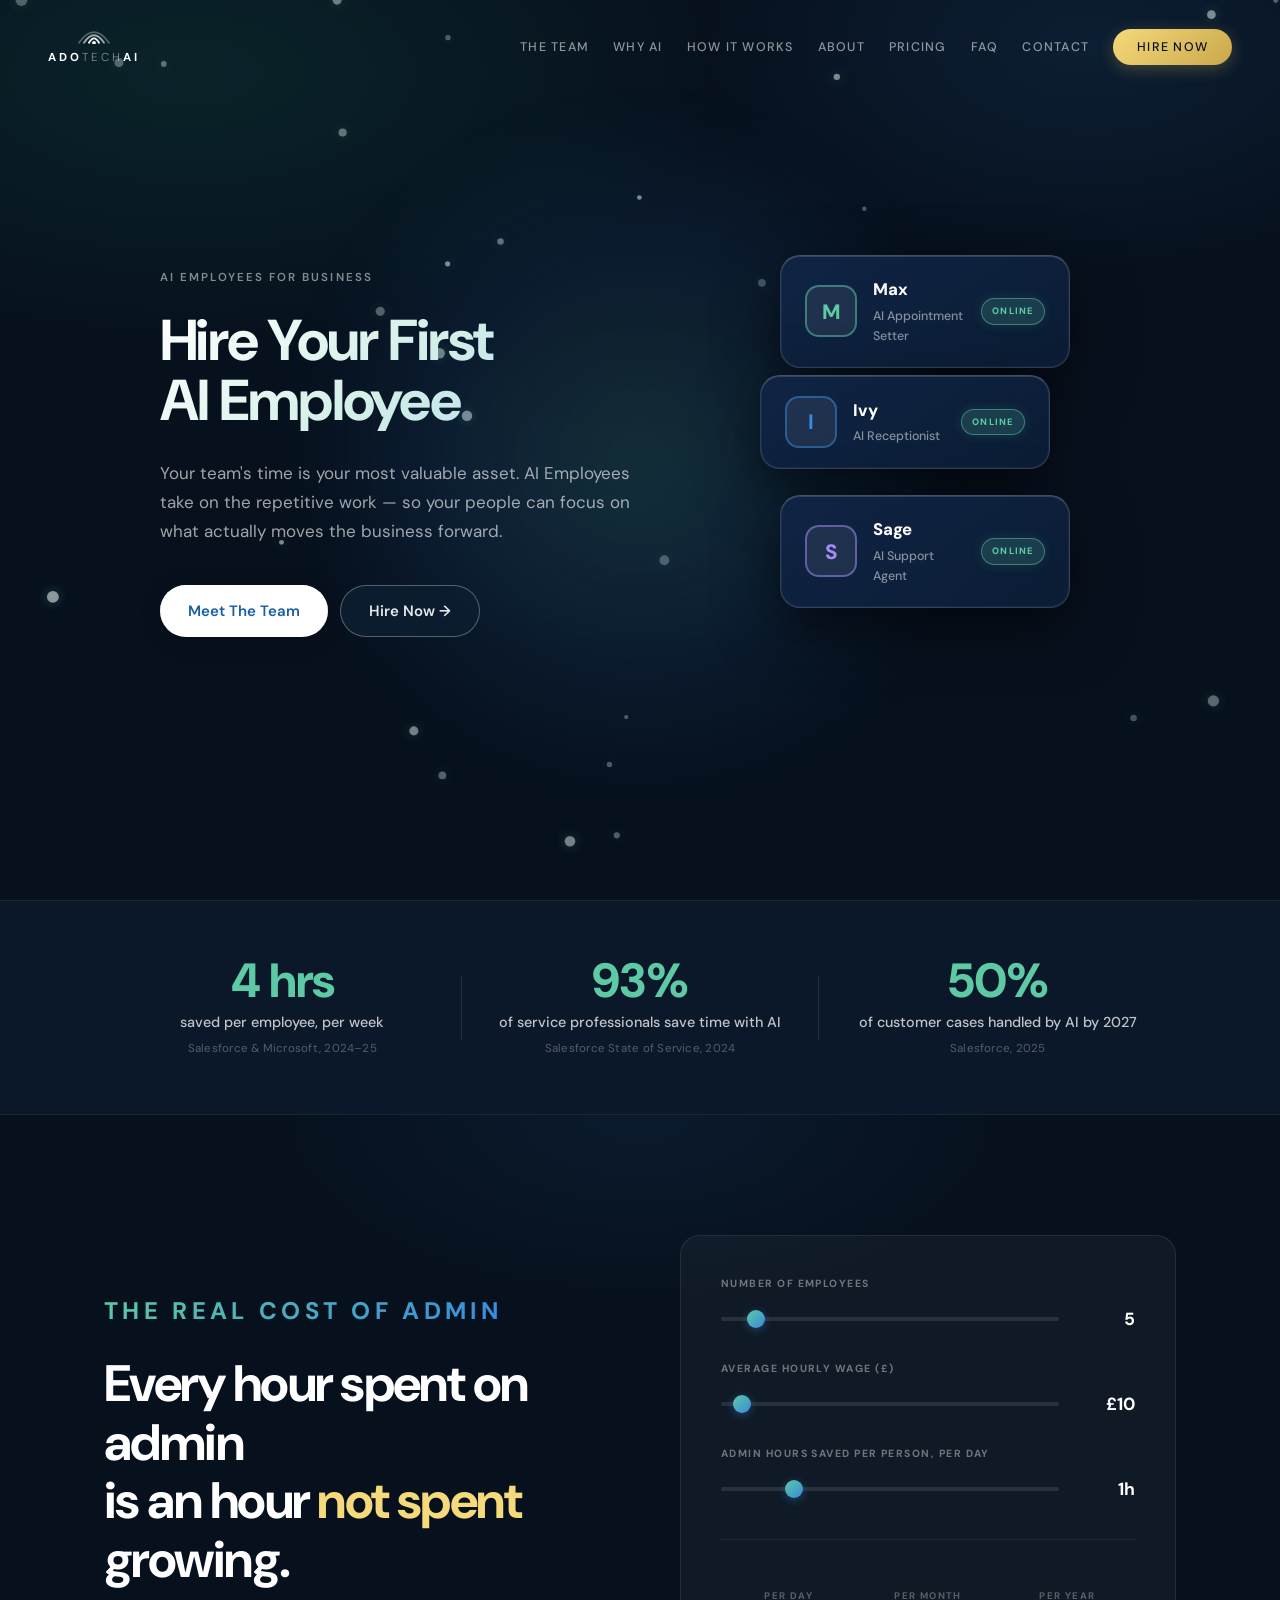
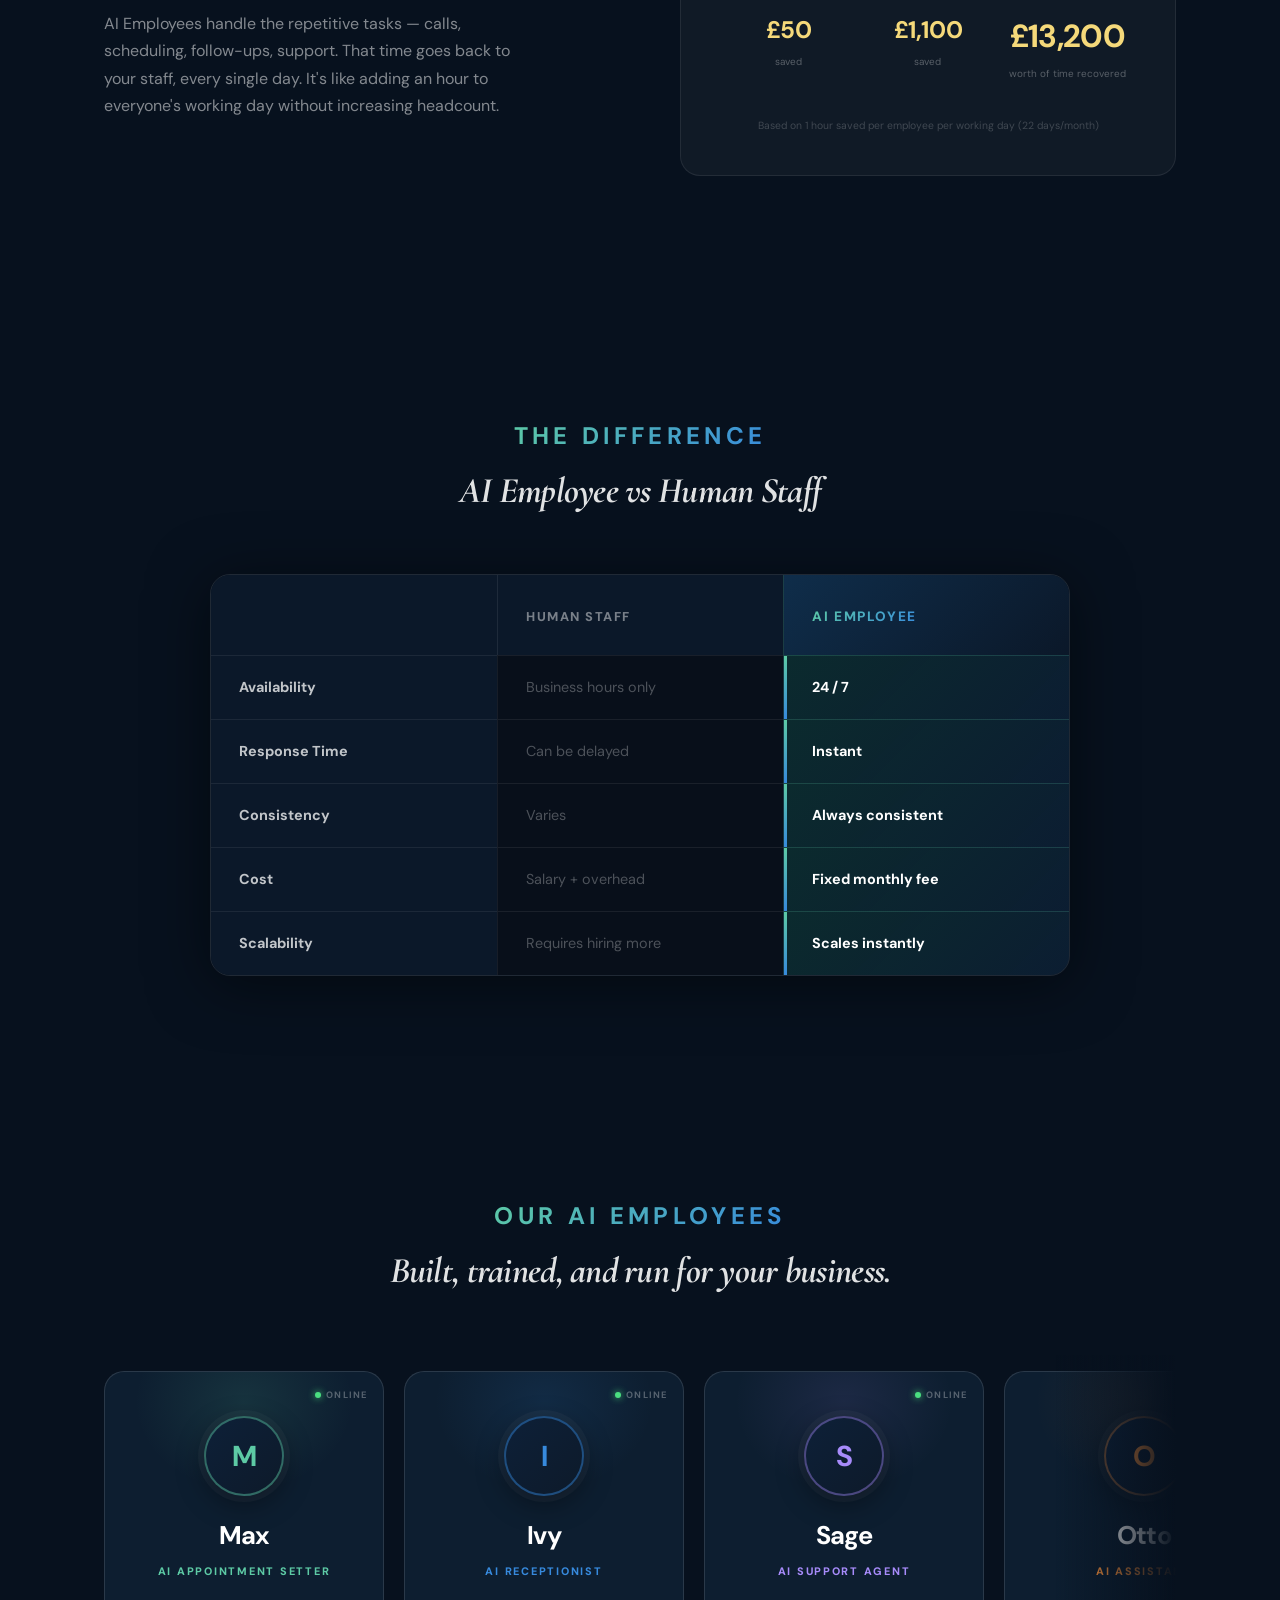
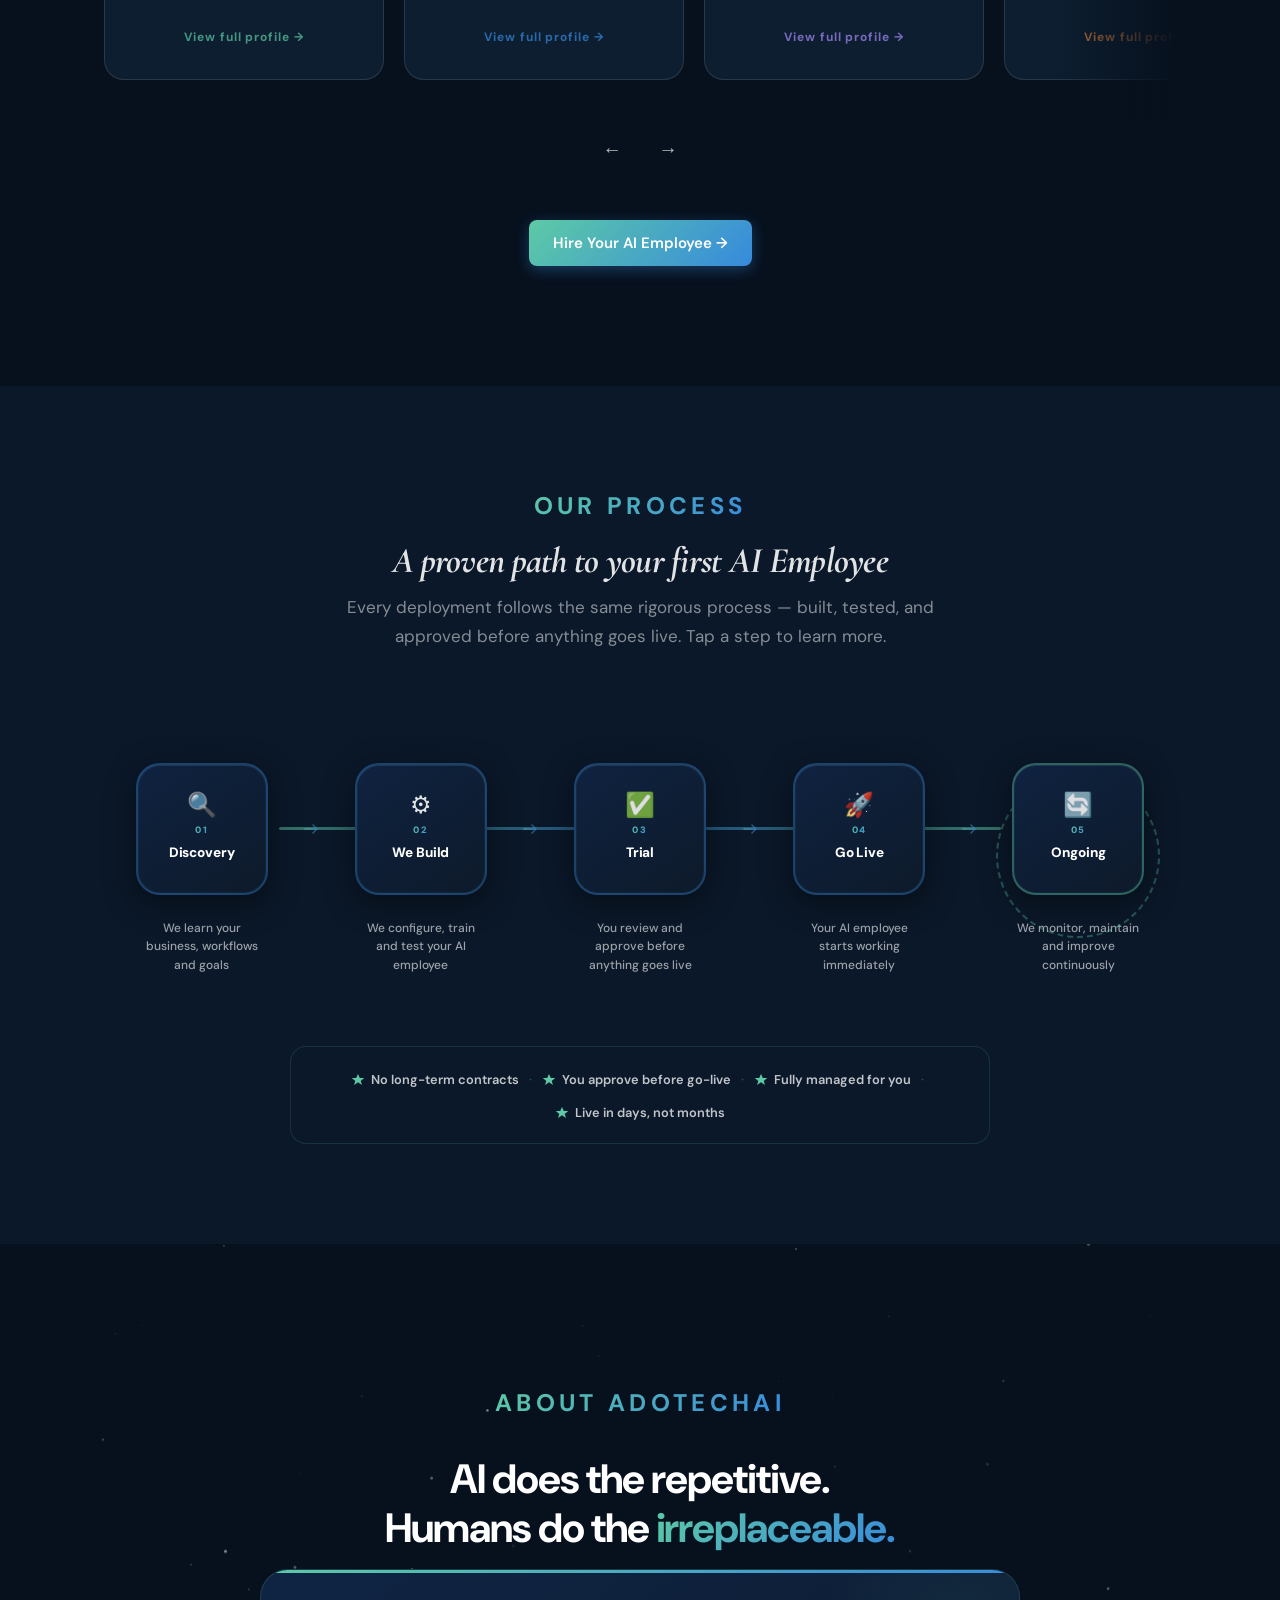
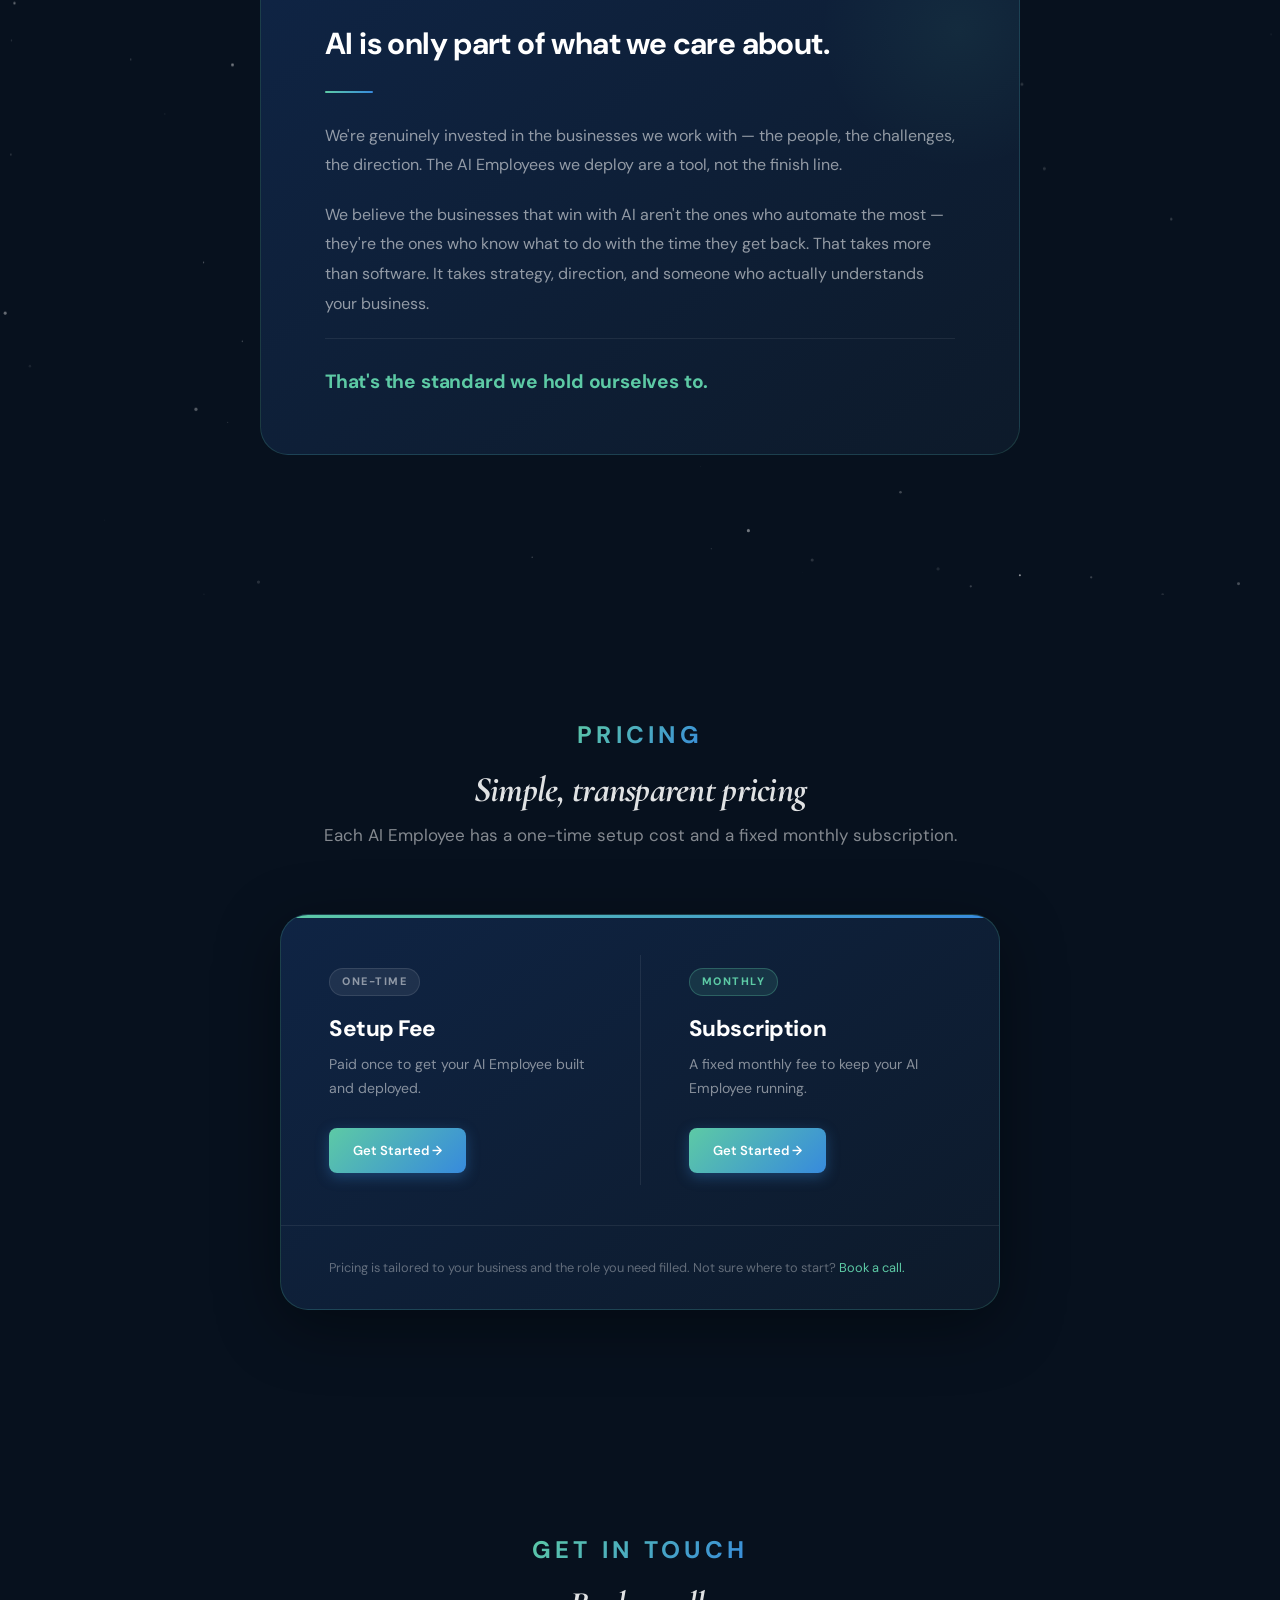
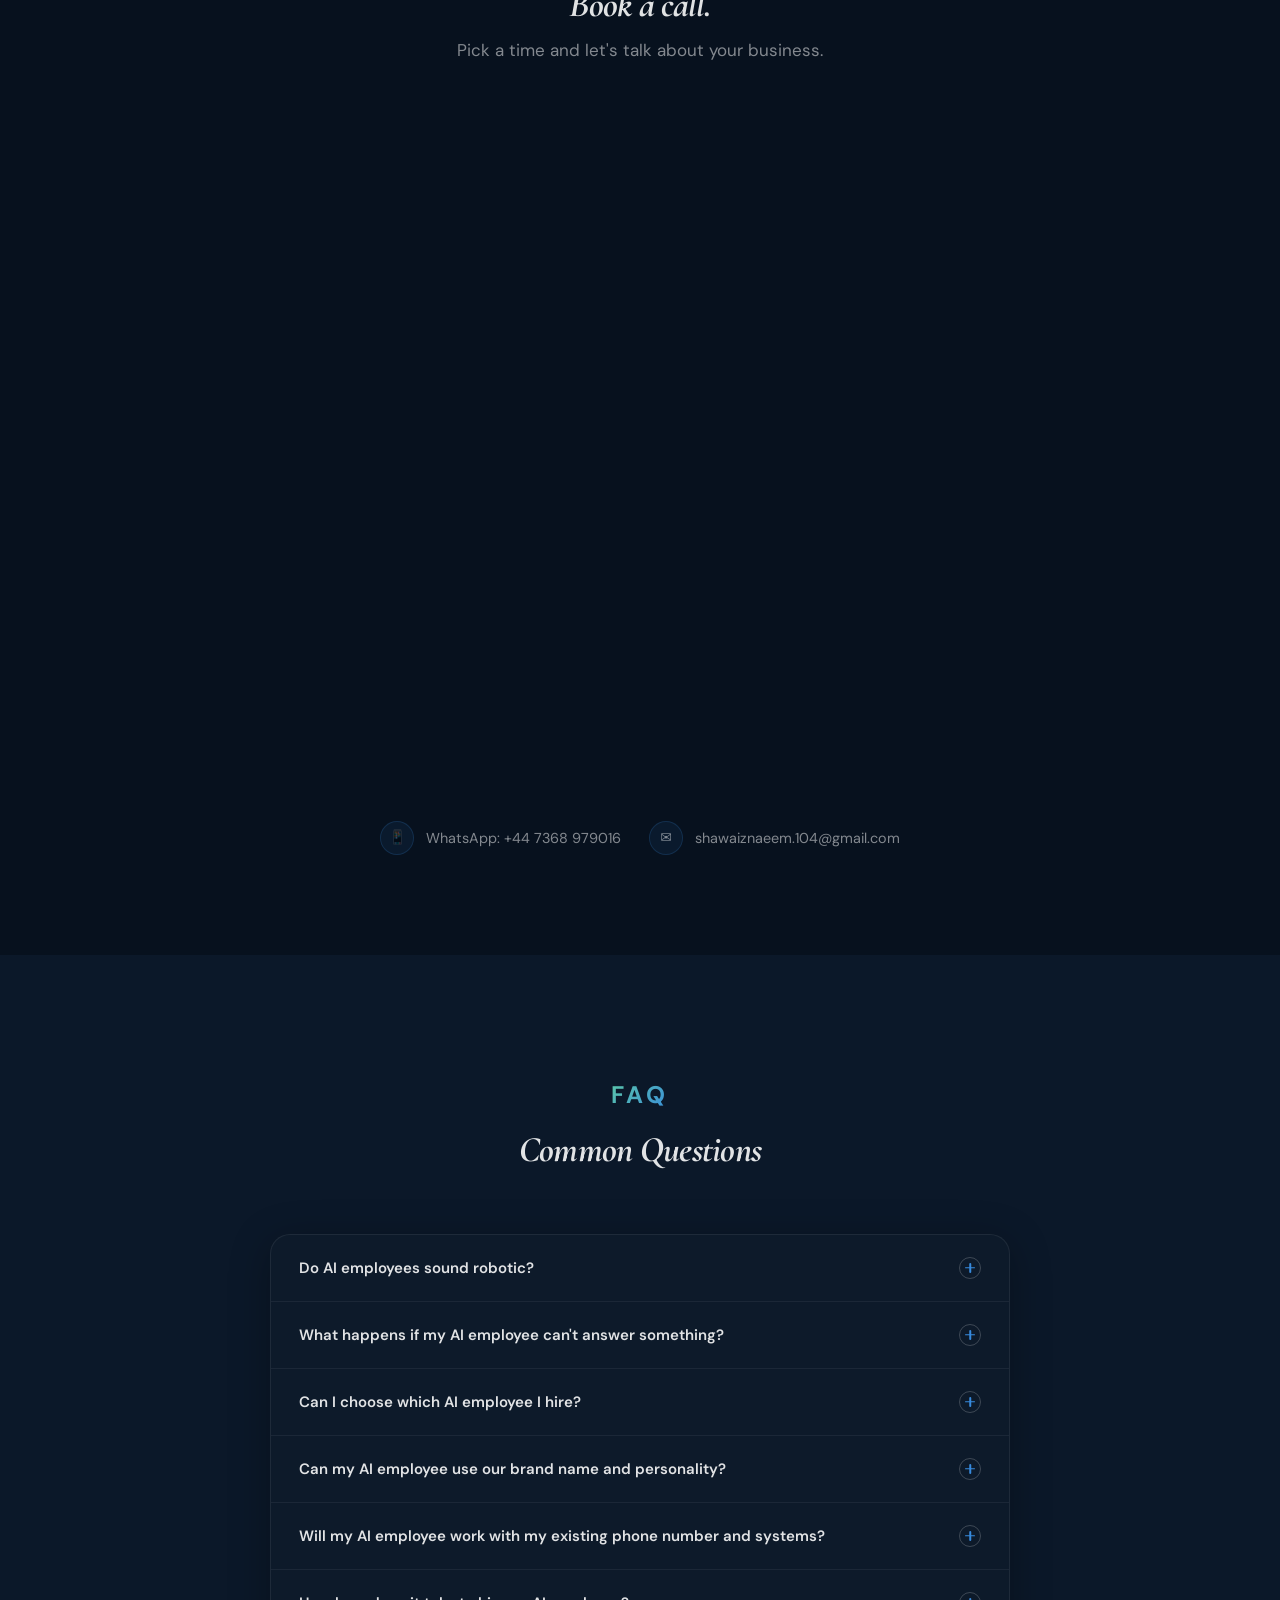
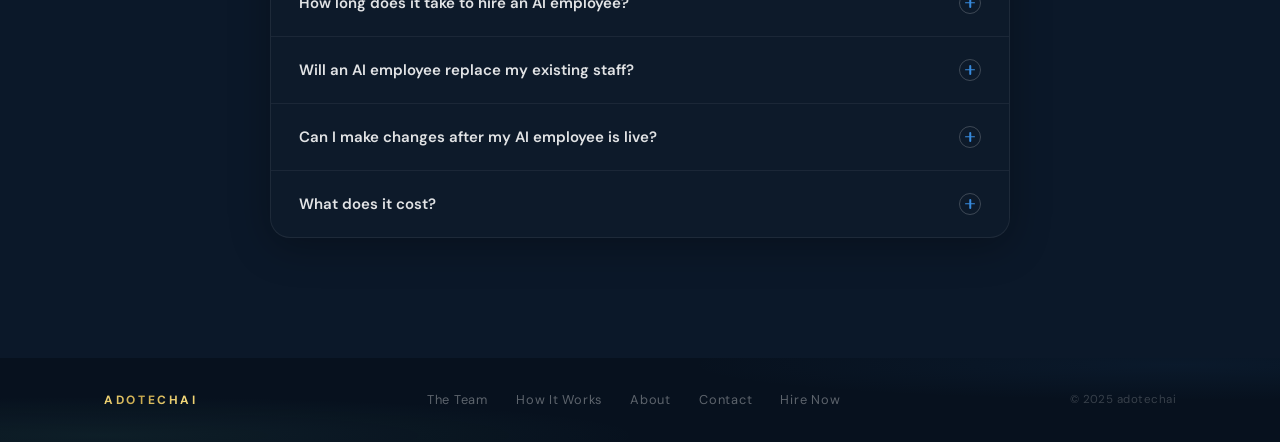
==== index.html @ 71c4784f "Hire Now routes to pricing; add Stripe buttons to each pricing block" ====
<!DOCTYPE html>
<html lang="en">
<head>
  <meta charset="UTF-8" />
  <meta name="viewport" content="width=device-width, initial-scale=1.0" />
  <title>adotechai — AI Employees For Business</title>
  <meta name="description" content="Hire AI Employees for your business. AI Receptionists, Secretaries and Support Agents — voice and text, built and run by adotechai." />
  <link rel="preconnect" href="https://fonts.googleapis.com" />
  <link rel="preconnect" href="https://fonts.gstatic.com" crossorigin />
  <link href="https://fonts.googleapis.com/css2?family=Cormorant+Garamond:ital,wght@0,400;0,600;0,700;1,400;1,600&family=DM+Sans:wght@300;400;500;600;700&display=swap" rel="stylesheet" />
  <link rel="stylesheet" href="styles.css" />
  <style>
    /* ============================================================
       SITE NAV
       ============================================================ */
    .site-nav {
      position: fixed;
      top: 0; left: 0; right: 0;
      z-index: 1000;
      display: flex;
      align-items: center;
      justify-content: space-between;
      padding: 24px 48px;
      transition: background 0.4s ease, padding 0.3s ease, border-color 0.4s ease;
      border-bottom: 1px solid transparent;
    }
    .site-nav.scrolled {
      background: rgba(5,16,29,0.97);
      backdrop-filter: blur(24px);
      -webkit-backdrop-filter: blur(24px);
      padding: 16px 48px;
      border-color: rgba(255,255,255,0.06);
    }
    .site-nav__logo {
      display: flex;
      flex-direction: column;
      align-items: center;
      gap: 5px;
      text-decoration: none;
    }
    .site-nav__logo-text {
      font-family: var(--font);
      font-size: 0.72rem;
      letter-spacing: 0.26em;
      text-transform: uppercase;
    }
    .n-ado  { font-weight: 700; color: #fff; }
    .n-tech { font-weight: 300; color: rgba(255,255,255,0.5); }
    .n-ai   { font-weight: 700; color: #fff; }

    .site-nav__links {
      display: flex;
      align-items: center;
      gap: 24px;
      list-style: none;
      margin: 0; padding: 0;
    }
    .site-nav__links a {
      font-family: var(--font);
      font-size: 0.78rem;
      font-weight: 500;
      letter-spacing: 0.1em;
      text-transform: uppercase;
      color: rgba(255,255,255,0.55);
      text-decoration: none;
      transition: color 0.2s ease;
    }
    .site-nav__links a:hover { color: #fff; }

    .site-nav__buy {
      font-family: var(--font);
      font-size: 0.78rem;
      font-weight: 700;
      letter-spacing: 0.1em;
      text-transform: uppercase;
      color: #07111e !important;
      background: linear-gradient(135deg, #f5d97a, #c9a84c);
      padding: 10px 24px;
      border-radius: 100px;
      text-decoration: none !important;
      transition: opacity 0.2s ease, transform 0.2s ease, box-shadow 0.2s ease;
      box-shadow: 0 4px 16px rgba(201,168,76,0.3);
    }
    .site-nav__buy:hover {
      opacity: 0.92;
      transform: translateY(-1px);
      box-shadow: 0 8px 24px rgba(201,168,76,0.4);
    }

    /* Mobile nav toggle */
    .site-nav__toggle {
      display: none;
      flex-direction: column;
      gap: 5px;
      background: none;
      border: none;
      cursor: none;
      padding: 4px;
    }
    .site-nav__toggle span {
      display: block;
      width: 22px;
      height: 1.5px;
      background: rgba(255,255,255,0.7);
      transition: transform 0.25s ease, opacity 0.25s ease;
    }
    .site-nav__toggle.open span:nth-child(1) { transform: translateY(6.5px) rotate(45deg); }
    .site-nav__toggle.open span:nth-child(2) { opacity: 0; }
    .site-nav__toggle.open span:nth-child(3) { transform: translateY(-6.5px) rotate(-45deg); }

    .site-nav__mobile {
      display: none;
      position: fixed;
      top: 0; left: 0; right: 0;
      background: rgba(5,16,29,0.97);
      backdrop-filter: blur(24px);
      -webkit-backdrop-filter: blur(24px);
      padding: 80px 32px 40px;
      flex-direction: column;
      gap: 8px;
      z-index: 999;
    }
    .site-nav__mobile.open { display: flex; }
    .site-nav__mobile a {
      font-family: var(--font);
      font-size: 1.1rem;
      font-weight: 500;
      color: rgba(255,255,255,0.7);
      text-decoration: none;
      padding: 12px 0;
      border-bottom: 1px solid rgba(255,255,255,0.06);
      transition: color 0.2s ease;
    }
    .site-nav__mobile a:hover { color: #fff; }
    .site-nav__mobile .site-nav__buy {
      margin-top: 16px;
      text-align: center;
      display: block;
      color: #07111e !important;
    }

    /* ============================================================
       HERO — split layout
       ============================================================ */
    .hero { padding-top: 0; }

    .hero__content {
      position: relative;
      z-index: 6;
      display: flex;
      align-items: center;
      justify-content: center;
      gap: 80px;
      width: 100%;
      max-width: 1160px;
      opacity: 0;
      transform: translateY(28px);
      animation: heroEnter 0.9s cubic-bezier(0.22, 1, 0.36, 1) 0.2s forwards;
    }
    @keyframes heroEnter {
      to { opacity: 1; transform: translateY(0); }
    }
    .hero__left {
      flex: 1 1 460px;
      max-width: 520px;
    }
    .hero__right {
      flex: 0 0 360px;
      position: relative;
    }
    .hero__trust {
      display: flex;
      align-items: center;
      gap: 10px;
      margin-top: 28px;
      flex-wrap: wrap;
    }
    .hero__trust-item {
      display: flex;
      align-items: center;
      gap: 6px;
      font-size: 0.775rem;
      font-weight: 500;
      color: rgba(255,255,255,0.42);
    }
    .hero__trust-sep { color: rgba(255,255,255,0.2); font-size: 0.85rem; }
    .hero__trust-dot {
      width: 7px; height: 7px;
      border-radius: 50%; flex-shrink: 0;
    }
    .hero__trust-dot--green {
      background: #5DCAA5;
      box-shadow: 0 0 6px rgba(93,202,165,0.7);
      animation: dotPulse 2s ease-in-out infinite;
    }
    @keyframes dotPulse {
      0%, 100% { opacity: 1; }
      50% { opacity: 0.35; }
    }

    /* floating employee cards */
    .hero__cards-stack {
      position: relative;
      height: 390px;
      width: 100%;
    }
    .hero__emp-card {
      position: absolute;
      z-index: 1;
      display: flex;
      align-items: center;
      gap: 16px;
      background: linear-gradient(145deg, #0f2444, #0b1c34);
      border: 1px solid rgba(255,255,255,0.14);
      border-top: 1px solid rgba(255,255,255,0.22);
      border-radius: 20px;
      padding: 20px 24px;
      width: 290px;
      box-shadow:
        0 20px 60px rgba(0,0,0,0.6),
        0 0 0 1px rgba(255,255,255,0.05) inset,
        0 1px 0 rgba(255,255,255,0.1) inset;
    }
    .hero__emp-card--1 { top: 0; left: 20px; animation: floatA 6s ease-in-out infinite; }
    .hero__emp-card--2 { top: 120px; left: 0; animation: floatB 7s ease-in-out infinite 0.8s; }
    .hero__emp-card--3 { top: 240px; left: 20px; animation: floatA 8s ease-in-out infinite 1.6s; }
    @keyframes floatA {
      0%, 100% { transform: translateY(0); }
      50% { transform: translateY(-12px); }
    }
    @keyframes floatB {
      0%, 100% { transform: translateY(0); }
      50% { transform: translateY(10px); }
    }
    .hero__emp-avatar {
      width: 52px; height: 52px;
      border-radius: 14px;
      border: 2px solid;
      display: flex; align-items: center; justify-content: center;
      font-family: var(--font);
      font-size: 1.3rem; font-weight: 800;
      flex-shrink: 0;
      background: rgba(255,255,255,0.07);
    }
    .hero__emp-name { font-size: 1.05rem; font-weight: 800; color: #fff; margin: 0; letter-spacing: -0.01em; }
    .hero__emp-role { font-size: 0.78rem; font-weight: 500; color: rgba(255,255,255,0.5); margin: 4px 0 0; }
    .hero__emp-info { flex: 1; }
    .hero__emp-badge {
      font-size: 0.58rem; font-weight: 800;
      text-transform: uppercase; letter-spacing: 0.12em;
      padding: 5px 10px; border-radius: 100px; flex-shrink: 0;
    }
    .hero__emp-badge--green {
      background: rgba(93,202,165,0.18);
      color: #5DCAA5;
      border: 1px solid rgba(93,202,165,0.5);
      box-shadow: 0 0 12px rgba(93,202,165,0.15);
    }
    .hero__stat-card {
      position: absolute;
      bottom: 0; right: 0;
      background: linear-gradient(135deg, rgba(55,138,221,0.2), rgba(93,202,165,0.12));
      backdrop-filter: blur(20px);
      -webkit-backdrop-filter: blur(20px);
      border: 1px solid rgba(255,255,255,0.12);
      border-radius: 16px;
      padding: 18px 22px;
      text-align: center;
      animation: floatB 5s ease-in-out infinite 0.3s;
    }
    .hero__stat-num { font-size: 1.75rem; font-weight: 700; color: #5DCAA5; margin: 0; line-height: 1; }
    .hero__stat-label { font-size: 0.68rem; color: rgba(255,255,255,0.5); margin: 4px 0 0; text-transform: uppercase; letter-spacing: 0.08em; }

    @media (max-width: 900px) {
      .hero__content { flex-direction: column; gap: 48px; }
      .hero__left { max-width: 100%; text-align: center; }
      .hero__trust { justify-content: center; }
      .hero__ctas { justify-content: center; }
      .hero__right { width: 100%; display: flex; justify-content: center; }
      .hero__cards-stack { width: 300px; }
    }
    @media (max-width: 480px) {
      .hero__right { display: none; }
    }

    /* ============================================================
       CONCEPT SECTION
       ============================================================ */
    .concept-section {
      position: relative;
      padding: 160px 0;
      background: linear-gradient(to bottom, #07111e 0%, #071520 100%);
      text-align: center;
      overflow: hidden;
    }
    .concept-section::before {
      content: '';
      position: absolute;
      inset: 0;
      background:
        radial-gradient(ellipse 50% 60% at 50% 50%, rgba(55,138,221,0.07), transparent 70%);
    }
    .concept-section .container { position: relative; z-index: 1; }
    .concept-label {
      display: block;
      font-size: 0.72rem;
      font-weight: 600;
      letter-spacing: 0.22em;
      text-transform: uppercase;
      color: rgba(255,255,255,0.3);
      margin-bottom: 40px;
    }
    .concept-statement {
      font-family: var(--font);
      font-size: clamp(2.8rem, 5.5vw, 5.5rem);
      font-weight: 700;
      letter-spacing: -0.03em;
      line-height: 1.04;
      color: #fff;
      max-width: 820px;
      margin: 0 auto 36px;
    }
    .concept-statement em {
      font-style: normal;
      background: linear-gradient(135deg, #5DCAA5 0%, #378ADD 100%);
      -webkit-background-clip: text;
      -webkit-text-fill-color: transparent;
      background-clip: text;
    }
    .concept-sub {
      font-size: 1.1rem;
      color: rgba(255,255,255,0.42);
      max-width: 480px;
      margin: 0 auto;
      line-height: 1.75;
    }

    /* divider between dark and light */
    .section-fade {
      height: 100px;
      pointer-events: none;
    }
    .section-fade--to-light {
      background: linear-gradient(to bottom, #07111e, #0b1829);
    }
    .section-fade--to-dark {
      background: linear-gradient(to bottom, #0b1829, #07111e);
    }
    .section-fade--alt-to-dark {
      background: linear-gradient(to bottom, #0b1829, #07111e);
    }

    /* ============================================================
       LINEUP — carousel
       ============================================================ */
    .lineup-section {
      position: relative;
      padding: 100px 0 120px;
      background: #07111e;
      overflow: hidden;
    }
    .lineup-header {
      text-align: center;
      margin-bottom: 56px;
      padding: 0 24px;
    }
    .lineup-title {
      font-family: var(--font);
      font-size: clamp(2.6rem, 5vw, 4.5rem);
      font-weight: 700;
      letter-spacing: -0.035em;
      color: var(--text);
      line-height: 1.0;
      margin-bottom: 14px;
    }
    .lineup-sub {
      font-size: 1rem;
      color: var(--text-muted);
    }

    /* Carousel wrapper */
    .lineup-carousel-wrap {
      position: relative;
    }
    .lineup-carousel {
      display: flex;
      gap: 20px;
      overflow-x: auto;
      scroll-snap-type: x mandatory;
      scroll-behavior: smooth;
      -ms-overflow-style: none;
      scrollbar-width: none;
      padding: 16px 0 40px calc((100vw - 980px) / 2);
    }
    .lineup-carousel::-webkit-scrollbar { display: none; }

    /* Fade edges */
    .lineup-carousel-wrap::after {
      content: '';
      position: absolute;
      top: 0; right: 0; bottom: 0;
      width: 120px;
      background: linear-gradient(to right, transparent, #07111e);
      pointer-events: none;
      z-index: 2;
    }

    /* ---- Profile Card ---- */

    /* Per-card accent colours */
    .lineup-card:nth-child(1) { --card-accent: #5DCAA5; --card-ring: rgba(93,202,165,0.45);  --card-glow: rgba(93,202,165,0.12);  }
    .lineup-card:nth-child(2) { --card-accent: #378ADD; --card-ring: rgba(55,138,221,0.45);   --card-glow: rgba(55,138,221,0.12);  }
    .lineup-card:nth-child(3) { --card-accent: #a78bfa; --card-ring: rgba(167,139,250,0.4);   --card-glow: rgba(167,139,250,0.1);  }
    .lineup-card:nth-child(4) { --card-accent: #fb923c; --card-ring: rgba(251,146,60,0.4);    --card-glow: rgba(251,146,60,0.08);  }
    .lineup-card:nth-child(5) { --card-accent: #38bdf8; --card-ring: rgba(56,189,248,0.4);    --card-glow: rgba(56,189,248,0.08);  }
    .lineup-card:nth-child(6) { --card-accent: #f472b6; --card-ring: rgba(244,114,182,0.4);   --card-glow: rgba(244,114,182,0.08); }
    .lineup-card:nth-child(7) { --card-accent: #f5d97a; --card-ring: rgba(245,217,122,0.4);   --card-glow: rgba(245,217,122,0.08); }

    .lineup-card {
      flex: 0 0 280px;
      scroll-snap-align: start;
      background: #0d1e30;
      border: 1px solid rgba(255,255,255,0.12);
      border-radius: 20px;
      cursor: pointer;
      opacity: 0;
      transform: translateY(24px);
      transition: opacity 0.6s ease, transform 0.6s ease, box-shadow 0.3s ease, border-color 0.3s ease;
      display: flex;
      flex-direction: column;
      align-items: center;
      text-align: center;
      padding: 44px 32px 32px;
      position: relative;
      overflow: hidden;
    }
    /* Subtle top glow blob */
    .lineup-card::before {
      content: '';
      position: absolute;
      top: -60px; left: 50%;
      transform: translateX(-50%);
      width: 220px; height: 180px;
      background: radial-gradient(ellipse at center, var(--card-glow) 0%, transparent 70%);
      pointer-events: none;
    }
    .lineup-card:last-child { margin-right: calc((100vw - 980px) / 2); }
    .lineup-card.visible { opacity: 1; transform: translateY(0); }
    .lineup-card:nth-child(2) { transition-delay: 0.1s; }
    .lineup-card:nth-child(3) { transition-delay: 0.2s; }
    .lineup-card:nth-child(4) { transition-delay: 0.3s; }
    .lineup-card:nth-child(5) { transition-delay: 0.4s; }
    .lineup-card:nth-child(6) { transition-delay: 0.5s; }
    .lineup-card:nth-child(7) { transition-delay: 0.6s; }
    .lineup-card:hover {
      border-color: var(--card-ring);
      box-shadow: 0 20px 56px rgba(0,0,0,0.4), 0 0 0 1px var(--card-ring);
      transform: translateY(-6px);
    }
    .lineup-card.visible:hover { transform: translateY(-6px); }

    /* Avatar */
    .lineup-card__avatar {
      width: 80px; height: 80px;
      border-radius: 50%;
      background: linear-gradient(135deg, #0d2038, #0d1a2a);
      border: 2px solid var(--card-ring);
      box-shadow: 0 0 0 6px rgba(255,255,255,0.03), 0 8px 28px rgba(0,0,0,0.4);
      display: flex; align-items: center; justify-content: center;
      font-family: var(--font);
      font-size: 1.8rem;
      font-weight: 700;
      color: var(--card-accent);
      margin-bottom: 20px;
      position: relative; z-index: 1;
      flex-shrink: 0;
    }
    .lineup-card--custom .lineup-card__avatar {
      border-style: dashed;
      border-color: rgba(245,217,122,0.35);
      font-size: 1.4rem;
    }

    /* Status badge */
    .lineup-card__status {
      position: absolute;
      top: 16px; right: 16px;
      display: flex; align-items: center; gap: 5px;
      font-size: 0.58rem;
      font-weight: 700;
      letter-spacing: 0.12em;
      text-transform: uppercase;
      color: rgba(255,255,255,0.3);
    }
    .lineup-card__status::before {
      content: '';
      width: 6px; height: 6px;
      border-radius: 50%;
      background: #4ade80;
      box-shadow: 0 0 7px #4ade80;
    }
    .lineup-card--custom .lineup-card__status::before {
      background: #f5d97a;
      box-shadow: 0 0 7px rgba(245,217,122,0.7);
    }

    /* Name */
    .lineup-card__name {
      font-family: var(--font);
      font-size: 1.6rem;
      font-weight: 700;
      color: #fff;
      letter-spacing: -0.03em;
      margin-bottom: 6px;
      position: relative; z-index: 1;
    }

    /* Role title */
    .lineup-card__role {
      font-size: 0.68rem;
      font-weight: 800;
      letter-spacing: 0.16em;
      text-transform: uppercase;
      color: var(--card-accent);
      margin-bottom: 20px;
      position: relative; z-index: 1;
    }

    /* Tagline */
    .lineup-card__tagline {
      font-size: 0.88rem;
      color: rgba(255,255,255,0.65);
      line-height: 1.65;
      margin-bottom: 0;
      position: relative; z-index: 1;
      display: block;
    }

    /* Divider */
    .lineup-card__divider {
      width: 100%;
      height: 1px;
      background: rgba(255,255,255,0.06);
      margin-bottom: 20px;
    }

    /* Key facts list */
    .lineup-card__facts {
      list-style: none;
      padding: 0; margin: 0 0 24px;
      width: 100%;
      text-align: left;
      position: relative; z-index: 1;
    }
    .lineup-card__facts li {
      display: flex;
      align-items: center;
      gap: 10px;
      font-size: 0.78rem;
      color: rgba(255,255,255,0.55);
      padding: 6px 0;
      border-bottom: 1px solid rgba(255,255,255,0.04);
    }
    .lineup-card__facts li:last-child { border-bottom: none; }
    .lineup-card__facts li::before {
      content: '';
      width: 5px; height: 5px;
      border-radius: 50%;
      background: var(--card-accent);
      flex-shrink: 0;
      opacity: 0.7;
    }

    /* View profile CTA */
    .lineup-card__cta {
      font-size: 0.75rem;
      font-weight: 700;
      letter-spacing: 0.08em;
      color: var(--card-accent);
      opacity: 0.7;
      transition: opacity 0.2s ease;
      margin-top: 28px;
      position: relative; z-index: 1;
      display: block;
    }
    .lineup-card:hover .lineup-card__cta { opacity: 1; }

    /* Hide old elements no longer used */
    .lineup-card__chips, .lineup-card__chip,
    .lineup-card__footer, .lineup-card__more, .lineup-card__num,
    .lineup-card__tasks, .lineup-card__number,
    .lineup-card__header, .lineup-card__body,
    .lineup-card__badge { display: none; }

    /* Carousel nav arrows */
    .lineup-nav {
      display: flex;
      align-items: center;
      justify-content: center;
      gap: 12px;
      margin-top: 8px;
    }
    .lineup-nav__btn {
      width: 44px; height: 44px;
      border-radius: 50%;
      border: none;
      background: transparent;
      display: flex; align-items: center; justify-content: center;
      cursor: pointer;
      transition: transform 0.2s ease, opacity 0.2s ease;
      font-size: 1.2rem;
      color: #fff;
      opacity: 0.7;
    }
    .lineup-nav__btn:hover {
      transform: scale(1.15);
      opacity: 1;
    }

    /* Hide old elements */
    .lineup-card__tasks, .lineup-card__number,
    .lineup-card__tagline, .lineup-card__badge { display: none; }

    /* ============================================================
       ROI CALCULATOR — dark section
       ============================================================ */
    .roi-section {
      background: #07111e;
      padding: 120px 0;
      position: relative;
      overflow: hidden;
    }
    .roi-section::before {
      content: '';
      position: absolute;
      top: -200px; left: 50%;
      transform: translateX(-50%);
      width: 800px; height: 400px;
      background: radial-gradient(ellipse at center, rgba(55,138,221,0.08) 0%, transparent 65%);
      pointer-events: none;
    }
    .roi-inner {
      display: grid;
      grid-template-columns: 1fr 1fr;
      gap: 80px;
      align-items: center;
    }
    .roi-left {}
    .roi-headline {
      font-family: var(--font);
      font-size: clamp(2rem, 4vw, 3.2rem);
      font-weight: 700;
      color: #fff;
      letter-spacing: -0.03em;
      line-height: 1.15;
      margin-bottom: 20px;
    }
    .roi-headline em {
      font-style: normal;
      color: #f5d97a;
    }
    .roi-lead {
      font-size: 1rem;
      color: rgba(255,255,255,0.5);
      line-height: 1.7;
      max-width: 420px;
    }

    /* Calculator card */
    .roi-card {
      background: rgba(255,255,255,0.04);
      border: 1px solid rgba(255,255,255,0.08);
      border-radius: 20px;
      padding: 40px;
    }
    .roi-inputs {
      display: flex;
      flex-direction: column;
      gap: 28px;
      margin-bottom: 36px;
    }
    .roi-field label {
      display: block;
      font-size: 0.65rem;
      font-weight: 700;
      letter-spacing: 0.14em;
      text-transform: uppercase;
      color: rgba(255,255,255,0.4);
      margin-bottom: 12px;
    }
    .roi-field__row {
      display: flex;
      align-items: center;
      gap: 16px;
    }
    .roi-field input[type="range"] {
      flex: 1;
      -webkit-appearance: none;
      appearance: none;
      height: 4px;
      border-radius: 2px;
      background: rgba(255,255,255,0.1);
      outline: none;
      cursor: pointer;
    }
    .roi-field input[type="range"]::-webkit-slider-thumb {
      -webkit-appearance: none;
      width: 18px; height: 18px;
      border-radius: 50%;
      background: linear-gradient(135deg, #5DCAA5, #378ADD);
      cursor: pointer;
      box-shadow: 0 2px 8px rgba(55,138,221,0.4);
    }
    .roi-field__val {
      font-family: var(--font);
      font-size: 1.1rem;
      font-weight: 700;
      color: #fff;
      min-width: 60px;
      text-align: right;
    }

    /* Output numbers */
    .roi-outputs {
      display: grid;
      grid-template-columns: repeat(3, 1fr);
      gap: 4px;
      border-top: 1px solid rgba(255,255,255,0.07);
      padding-top: 32px;
    }
    .roi-out {
      text-align: center;
      padding: 16px 8px;
    }
    .roi-out__period {
      font-size: 0.6rem;
      font-weight: 700;
      letter-spacing: 0.14em;
      text-transform: uppercase;
      color: rgba(255,255,255,0.3);
      margin-bottom: 8px;
    }
    .roi-out__num {
      font-family: var(--font);
      font-size: 1.5rem;
      font-weight: 700;
      color: #f5d97a;
      letter-spacing: -0.02em;
      transition: transform 0.2s ease;
    }
    .roi-out__sub {
      font-size: 0.62rem;
      color: rgba(255,255,255,0.3);
      margin-top: 4px;
    }
    .roi-out--highlight .roi-out__num {
      font-size: 2rem;
      color: #f5d97a;
    }
    .roi-disclaimer {
      font-size: 0.65rem;
      color: rgba(255,255,255,0.2);
      text-align: center;
      margin-top: 20px;
    }

    @media (max-width: 860px) {
      .roi-inner { grid-template-columns: 1fr; gap: 48px; }
    }

    /* ============================================================
       COMPARISON — light bg
       ============================================================ */
    .difference-section {
      background: #07111e;
      padding: 120px 0;
      position: relative;
    }

    /* ============================================================
       PROCESS — horizontal flow
       ============================================================ */
    .process-flow-wrap {
      position: relative;
      padding: 48px 0 32px;
    }

    /* Bold connecting line */
    .process-flow-wrap::before {
      content: '';
      position: absolute;
      top: 112px;
      left: calc(10% + 68px);
      right: calc(10% + 68px);
      height: 3px;
      background: linear-gradient(to right, #5DCAA5, #378ADD, #5DCAA5);
      opacity: 0.5;
      border-radius: 2px;
    }

    .process-flow {
      display: flex;
      align-items: flex-start;
      justify-content: space-between;
      gap: 0;
    }

    .process-step-wrap {
      flex: 1;
      display: flex;
      align-items: flex-start;
    }

    .process-step {
      flex: 1;
      display: flex;
      flex-direction: column;
      align-items: center;
      cursor: pointer;
      position: relative;
    }

    .process-step__node {
      width: 132px; height: 132px;
      border-radius: 24px;
      background: linear-gradient(145deg, #0f2240, #0d1a2a);
      border: 2px solid rgba(55,138,221,0.35);
      box-shadow:
        0 8px 32px rgba(0,0,0,0.45),
        0 0 0 1px rgba(93,202,165,0.06) inset,
        0 1px 0 rgba(255,255,255,0.06) inset;
      display: flex;
      flex-direction: column;
      align-items: center;
      justify-content: center;
      gap: 4px;
      margin-bottom: 24px;
      transition: transform 0.25s ease, border-color 0.25s ease, box-shadow 0.25s ease;
      position: relative;
      z-index: 2;
    }
    .process-step:hover .process-step__node {
      transform: translateY(-8px);
      border-color: #5DCAA5;
      box-shadow:
        0 24px 56px rgba(55,138,221,0.25),
        0 0 32px rgba(93,202,165,0.12),
        0 0 0 1px rgba(93,202,165,0.15) inset;
    }

    .process-step__icon {
      font-size: 1.5rem;
      line-height: 1;
      margin-bottom: 2px;
    }

    .process-step__num {
      font-size: 0.58rem;
      font-weight: 800;
      letter-spacing: 0.18em;
      background: linear-gradient(135deg, #5DCAA5, #378ADD);
      -webkit-background-clip: text;
      -webkit-text-fill-color: transparent;
      background-clip: text;
      text-transform: uppercase;
    }
    .process-step__label {
      font-family: var(--font);
      font-size: 0.85rem;
      font-weight: 800;
      color: #fff;
      letter-spacing: -0.01em;
    }

    /* Sub-label below node */
    .process-step__sub {
      font-size: 0.75rem;
      font-weight: 500;
      color: rgba(255,255,255,0.6);
      text-align: center;
      line-height: 1.55;
      max-width: 130px;
    }

    /* Arrow between steps */
    .process-arrow {
      flex-shrink: 0;
      display: flex;
      align-items: center;
      justify-content: center;
      height: 132px;
      padding: 0 2px;
      position: relative;
      z-index: 1;
    }
    .process-arrow svg {
      width: 20px; height: 20px;
      opacity: 0.5;
    }

    /* Spinning ring on Ongoing step */
    .process-step--ongoing .process-step__node {
      border-color: rgba(93,202,165,0.4);
    }
    .process-step--ongoing::before {
      content: '';
      position: absolute;
      top: 50%;
      left: 50%;
      transform: translate(-50%, calc(-50% - 12px));
      width: 164px; height: 164px;
      border-radius: 50%;
      border: 2px dashed rgba(93,202,165,0.35);
      pointer-events: none;
      z-index: 1;
      animation: spin-slow 18s linear infinite;
    }
    @keyframes spin-slow {
      to { transform: translate(-50%, calc(-50% - 12px)) rotate(360deg); }
    }

    /* Trust badge row */
    .process-trust {
      display: flex;
      align-items: center;
      justify-content: center;
      flex-wrap: wrap;
      gap: 10px 4px;
      margin-top: 40px;
      padding: 20px 28px;
      background: rgba(13,26,42,0.6);
      border: 1px solid rgba(93,202,165,0.15);
      border-radius: 16px;
      max-width: 700px;
      margin-left: auto;
      margin-right: auto;
    }
    .process-trust__item {
      display: flex;
      align-items: center;
      gap: 6px;
      font-size: 0.8rem;
      font-weight: 600;
      color: rgba(255,255,255,0.75);
    }
    .process-trust__sep {
      color: rgba(93,202,165,0.3);
      font-size: 1rem;
      padding: 0 6px;
    }

    /* Hide old elements */
    .process-ring { display: none; }

    /* ============================================================
       PROCESS POP-UP MODAL
       ============================================================ */
    .process-modal-overlay {
      position: fixed;
      inset: 0;
      background: rgba(7,17,30,0.72);
      backdrop-filter: blur(8px);
      -webkit-backdrop-filter: blur(8px);
      z-index: 2000;
      display: flex;
      align-items: center;
      justify-content: center;
      padding: 24px;
      opacity: 0;
      pointer-events: none;
      transition: opacity 0.25s ease;
    }
    .process-modal-overlay.open {
      opacity: 1;
      pointer-events: all;
    }
    .process-modal {
      background: #0d1a2a;
      border: 1px solid rgba(255,255,255,0.1);
      border-radius: 20px;
      padding: 40px 36px;
      max-width: 460px;
      width: 100%;
      position: relative;
      transform: translateY(20px) scale(0.97);
      transition: transform 0.28s ease;
      box-shadow: 0 32px 80px rgba(0,0,0,0.6);
    }
    .process-modal-overlay.open .process-modal {
      transform: translateY(0) scale(1);
    }
    .process-modal__close {
      position: absolute;
      top: 16px; right: 16px;
      width: 32px; height: 32px;
      border-radius: 50%;
      background: rgba(255,255,255,0.06);
      border: none;
      cursor: pointer;
      font-size: 1rem;
      display: flex;
      align-items: center;
      justify-content: center;
      color: rgba(255,255,255,0.6);
      transition: background 0.2s ease;
    }
    .process-modal__close:hover { background: rgba(255,255,255,0.12); }
    .process-modal__step {
      font-size: 0.65rem;
      font-weight: 700;
      letter-spacing: 0.18em;
      text-transform: uppercase;
      color: #378ADD;
      margin-bottom: 10px;
    }
    .process-modal__title {
      font-family: var(--font);
      font-size: 1.6rem;
      font-weight: 700;
      letter-spacing: -0.02em;
      color: var(--text);
      margin-bottom: 16px;
    }
    .process-modal__body {
      font-size: 0.95rem;
      color: var(--text-muted);
      line-height: 1.75;
    }
    .process-modal__body ul {
      margin: 12px 0 0;
      padding: 0;
      list-style: none;
      display: flex;
      flex-direction: column;
      gap: 10px;
    }
    .process-modal__body ul li {
      padding-left: 20px;
      position: relative;
    }
    .process-modal__body ul li::before {
      content: '';
      position: absolute;
      left: 0; top: 7px;
      width: 6px; height: 6px;
      border-radius: 50%;
      background: linear-gradient(135deg, #5DCAA5, #378ADD);
    }

    /* ============================================================
       ABOUT SECTION — dark
       ============================================================ */
    .about-section {
      position: relative;
      padding: 140px 0;
      background: #07111e;
      overflow: hidden;
      text-align: center;
    }
    .about-section canvas {
      position: absolute;
      inset: 0;
      width: 100%;
      height: 100%;
      pointer-events: none;
      z-index: 0;
    }
    .about-section .container { position: relative; z-index: 1; }

    .about-mission {
      font-family: var(--font);
      font-size: clamp(1.6rem, 3.2vw, 2.75rem);
      font-weight: 700;
      letter-spacing: -0.025em;
      color: #fff;
      max-width: 680px;
      margin: 0 auto 16px;
      line-height: 1.2;
    }
    .about-mission em {
      font-style: normal;
      background: linear-gradient(135deg, #5DCAA5, #378ADD);
      -webkit-background-clip: text;
      -webkit-text-fill-color: transparent;
      background-clip: text;
    }
    .about-sub {
      color: rgba(255,255,255,0.4);
      font-size: 1rem;
      max-width: 460px;
      margin: 0 auto 72px;
      line-height: 1.75;
    }

    .founders-grid {
      display: grid;
      grid-template-columns: 1fr 1fr;
      gap: 24px;
      max-width: 100%;
      margin: 0 auto;
    }
    .founder-card {
      background: rgba(255,255,255,0.04);
      border: 1px solid rgba(255,255,255,0.08);
      border-radius: 24px;
      padding: 56px 40px;
      text-align: center;
      transition: background 0.25s ease, border-color 0.25s ease;
      display: flex;
      flex-direction: column;
      align-items: center;
    }
    .founder-card:hover {
      background: rgba(255,255,255,0.07);
      border-color: rgba(255,255,255,0.14);
    }
    .founder-card__initials {
      width: 96px;
      height: 96px;
      border-radius: 50%;
      background: linear-gradient(135deg, #1D9E75, #185FA5);
      display: flex;
      align-items: center;
      justify-content: center;
      margin: 0 auto 28px;
      font-family: var(--font);
      font-size: 1.8rem;
      font-weight: 700;
      color: #fff;
      letter-spacing: 0.04em;
      box-shadow: 0 8px 32px rgba(0,0,0,0.3);
    }
    .founder-card__name {
      font-family: var(--font);
      font-size: 1.6rem;
      font-weight: 700;
      color: #fff;
      margin-bottom: 8px;
      letter-spacing: -0.02em;
    }
    .founder-card__title {
      font-size: 0.72rem;
      font-weight: 600;
      letter-spacing: 0.12em;
      text-transform: uppercase;
      color: rgba(255,255,255,0.3);
      margin-bottom: 20px;
    }
    .founder-card__bio {
      font-size: 0.88rem;
      color: rgba(255,255,255,0.4);
      line-height: 1.7;
    }

    /* ============================================================
       CONTACT — light section updates
       ============================================================ */
    .contact-direct {
      display: flex;
      flex-direction: column;
      gap: 14px;
      margin-top: 28px;
    }
    .contact-direct a {
      display: flex;
      align-items: center;
      gap: 12px;
      font-size: 0.9rem;
      color: var(--text-muted);
      text-decoration: none;
      transition: color 0.2s ease;
    }
    .contact-direct a:hover { color: var(--blue); }
    .contact-direct__icon {
      width: 34px;
      height: 34px;
      border-radius: 50%;
      background: rgba(55,138,221,0.08);
      border: 1px solid rgba(55,138,221,0.18);
      display: flex;
      align-items: center;
      justify-content: center;
      font-size: 0.85rem;
      flex-shrink: 0;
    }

    /* ============================================================
       FOOTER updates
       ============================================================ */
    .footer__nav-new {
      display: flex;
      gap: 28px;
      flex-wrap: wrap;
      justify-content: center;
    }
    .footer__nav-new a {
      font-size: 0.8rem;
      color: rgba(255,255,255,0.35);
      text-decoration: none;
      letter-spacing: 0.06em;
      transition: color 0.2s ease;
    }
    .footer__nav-new a:hover { color: rgba(255,255,255,0.7); }

    /* ============================================================
       RESPONSIVE
       ============================================================ */

    /* About stats row */
    .about-stats {
      display: flex;
      align-items: center;
      justify-content: center;
      gap: 0;
      margin: 32px auto 64px;
      max-width: 560px;
    }
    .about-stat {
      display: flex;
      flex-direction: column;
      align-items: center;
      gap: 6px;
      flex: 1;
    }
    .about-stat__num {
      font-family: var(--font);
      font-size: 2.6rem;
      font-weight: 700;
      letter-spacing: -0.03em;
      color: #fff;
      line-height: 1;
    }
    .about-stat__label {
      font-size: 0.72rem;
      font-weight: 500;
      letter-spacing: 0.1em;
      text-transform: uppercase;
      color: rgba(255,255,255,0.35);
    }
    .about-stat__divider {
      width: 1px;
      height: 48px;
      background: rgba(255,255,255,0.1);
      flex-shrink: 0;
    }

    /* Photo avatar */
    .founder-card__initials--photo {
      background: none;
      overflow: hidden;
      padding: 0;
    }
    .founder-card__initials--photo img {
      width: 100%;
      height: 100%;
      object-fit: cover;
      object-position: center top;
    }

    /* LinkedIn link */
    .founder-card__linkedin {
      display: inline-flex;
      align-items: center;
      gap: 7px;
      margin-top: 20px;
      font-size: 0.72rem;
      font-weight: 600;
      letter-spacing: 0.06em;
      color: rgba(255,255,255,0.25);
      text-decoration: none;
      border: 1px solid rgba(255,255,255,0.1);
      border-radius: 100px;
      padding: 8px 16px;
      transition: color 0.2s ease, border-color 0.2s ease, background 0.2s ease;
    }
    .founder-card__linkedin:hover {
      color: #fff;
      border-color: rgba(255,255,255,0.3);
      background: rgba(255,255,255,0.06);
    }

    /* Founder "more" link */
    .founder-card__more {
      display: block;
      margin-top: 12px;
      font-size: 0.75rem;
      font-weight: 600;
      letter-spacing: 0.08em;
      color: rgba(255,255,255,0.3);
      transition: color 0.2s ease;
    }
    .founder-card:hover .founder-card__more { color: rgba(255,255,255,0.7); }

    /* Shared modal — reuse process modal styles, add lineup/founder variant */
    .info-modal-overlay {
      position: fixed;
      inset: 0;
      background: rgba(7,17,30,0.72);
      backdrop-filter: blur(8px);
      -webkit-backdrop-filter: blur(8px);
      z-index: 2000;
      display: flex;
      align-items: center;
      justify-content: center;
      padding: 24px;
      opacity: 0;
      pointer-events: none;
      transition: opacity 0.25s ease;
    }
    .info-modal-overlay.open {
      opacity: 1;
      pointer-events: all;
    }
    .info-modal {
      background: #0d1a2a;
      border: 1px solid rgba(255,255,255,0.08);
      border-radius: 20px;
      padding: 40px 36px;
      max-width: 480px;
      width: 100%;
      position: relative;
      transform: translateY(20px) scale(0.97);
      transition: transform 0.28s ease;
      box-shadow: 0 32px 80px rgba(0,0,0,0.5);
    }
    .info-modal-overlay.open .info-modal {
      transform: translateY(0) scale(1);
    }
    .info-modal__close {
      position: absolute;
      top: 16px; right: 16px;
      width: 32px; height: 32px;
      border-radius: 50%;
      background: rgba(255,255,255,0.06);
      border: none;
      cursor: pointer;
      font-size: 0.9rem;
      display: flex;
      align-items: center;
      justify-content: center;
      color: rgba(255,255,255,0.6);
      transition: background 0.2s ease;
    }
    .info-modal__close:hover { background: rgba(255,255,255,0.12); }
    .info-modal__badge {
      display: inline-flex;
      align-items: center;
      gap: 6px;
      font-size: 0.62rem;
      font-weight: 700;
      letter-spacing: 0.15em;
      text-transform: uppercase;
      padding: 5px 12px;
      border-radius: 100px;
      margin-bottom: 20px;
    }
    .info-modal__badge--voice { background: rgba(93,202,165,0.1); color: #5DCAA5; border: 1px solid rgba(93,202,165,0.22); }
    .info-modal__badge--text  { background: rgba(55,138,221,0.1); color: #378ADD; border: 1px solid rgba(55,138,221,0.22); }
    .info-modal__badge--person { background: rgba(245,217,122,0.1); color: #f5d97a; border: 1px solid rgba(245,217,122,0.22); }
    .info-modal__title {
      font-family: var(--font);
      font-size: 1.6rem;
      font-weight: 700;
      letter-spacing: -0.02em;
      color: #fff;
      margin-bottom: 10px;
    }
    .info-modal__tagline {
      font-size: 0.92rem;
      color: rgba(255,255,255,0.45);
      margin-bottom: 24px;
      line-height: 1.6;
    }
    .info-modal__list {
      list-style: none;
      padding: 0; margin: 0;
      display: flex;
      flex-direction: column;
      gap: 12px;
    }
    .info-modal__list li {
      font-size: 0.9rem;
      color: rgba(255,255,255,0.65);
      padding-left: 20px;
      position: relative;
      line-height: 1.5;
    }
    .info-modal__list li::before {
      content: '';
      position: absolute;
      left: 0; top: 6px;
      width: 6px; height: 6px;
      border-radius: 50%;
      background: linear-gradient(135deg, #5DCAA5, #378ADD);
    }
    .info-modal__cta {
      display: block;
      margin-top: 28px;
      text-align: center;
    }

    /* Mobile step list (shown below 700px, ring hidden) */
    .process-steps-mobile {
      display: none;
      flex-direction: column;
      gap: 10px;
      max-width: 480px;
      margin: 0 auto;
    }
    .process-step-btn {
      width: 100%;
      display: flex;
      align-items: center;
      justify-content: space-between;
      padding: 18px 24px;
      background: linear-gradient(145deg, #0f2240, #0d1a2a);
      border: 1px solid rgba(55,138,221,0.25);
      border-radius: 12px;
      font-family: var(--font);
      font-size: 0.95rem;
      font-weight: 600;
      color: #fff;
      cursor: pointer;
      transition: border-color 0.2s ease, box-shadow 0.2s ease;
    }
    .process-step-btn span:last-child {
      font-size: 1.2rem;
      color: #5DCAA5;
      font-weight: 700;
    }
    .process-step-btn:hover {
      border-color: #5DCAA5;
      box-shadow: 0 4px 16px rgba(93,202,165,0.15);
    }

    @media (max-width: 1100px) {
      .lineup-grid { grid-template-columns: repeat(2, 1fr); }
    }
    @media (max-width: 620px) {
      .lineup-grid { grid-template-columns: 1fr; max-width: 400px; margin: 0 auto; }
      .founders-grid { grid-template-columns: 1fr; }
    }
    @media (max-width: 700px) {
      .process-ring { display: none; }
      .process-flow-wrap { display: none; }
      .process-steps-mobile { display: flex; }
      .roi-outputs { grid-template-columns: 1fr; }
      .roi-out--highlight .roi-out__num { font-size: 1.5rem; }
      .lineup-carousel-wrap::after { width: 60px; }
      .lineup-carousel { padding-left: max(20px, calc((100vw - 980px) / 2)); }
      .lineup-card:last-child { margin-right: 20px; }
      .calendly-inline-widget { min-width: 0 !important; width: 100% !important; }
    }
    @media (max-width: 768px) {
      .site-nav { padding: 16px 20px; }
      .site-nav.scrolled { padding: 14px 20px; }
      .site-nav__links { display: none; }
      .site-nav__buy.desktop-only { display: none; }
      .site-nav__toggle { display: flex; }
      .concept-statement { font-size: clamp(2rem, 7vw, 3rem); }
      .about-mission { font-size: clamp(1.4rem, 5vw, 2rem); }
      .section-fade { height: 60px; }
    }

    /* ============================================================
       ABOUT — MANIFESTO CARD
       ============================================================ */
    .about-manifesto {
      max-width: 760px;
      margin: 0 auto;
    }
    .about-manifesto__card {
      position: relative;
      background: linear-gradient(145deg, #0f2444, #0d1a2a);
      border: 1px solid rgba(93,202,165,0.18);
      border-radius: 28px;
      padding: 56px 64px;
      text-align: left;
      overflow: hidden;
    }
    .about-manifesto__card::before {
      content: '';
      position: absolute;
      top: 0; left: 0; right: 0;
      height: 3px;
      background: linear-gradient(to right, #5DCAA5, #378ADD);
      border-radius: 28px 28px 0 0;
    }
    .about-manifesto__card::after {
      content: '';
      position: absolute;
      top: -80px; right: -80px;
      width: 280px; height: 280px;
      background: radial-gradient(ellipse at center, rgba(93,202,165,0.07) 0%, transparent 70%);
      pointer-events: none;
    }
    .about-manifesto__lead {
      font-family: var(--font);
      font-size: clamp(1.4rem, 2.8vw, 1.9rem);
      font-weight: 700;
      color: #fff;
      letter-spacing: -0.02em;
      line-height: 1.2;
      margin: 0 0 28px;
    }
    .about-manifesto__divider {
      width: 48px;
      height: 2px;
      background: linear-gradient(to right, #5DCAA5, #378ADD);
      border-radius: 2px;
      margin-bottom: 28px;
    }
    .about-manifesto__body {
      font-size: 1rem;
      color: rgba(255,255,255,0.55);
      line-height: 1.85;
      margin: 0 0 20px;
    }
    .about-manifesto__body:last-of-type { margin-bottom: 32px; }
    .about-manifesto__closing {
      font-family: var(--font);
      font-size: clamp(1rem, 1.8vw, 1.2rem);
      font-weight: 700;
      color: #5DCAA5;
      letter-spacing: -0.01em;
      margin: 0;
      padding-top: 28px;
      border-top: 1px solid rgba(255,255,255,0.07);
    }
    @media (max-width: 600px) {
      .about-manifesto__card { padding: 36px 28px; }
      .about-manifesto__lead { font-size: clamp(1.2rem, 5vw, 1.5rem); }
    }
  </style>
</head>
<body>

  <!-- Full-page particle field -->
  <canvas class="page-particles" id="pageParticles"></canvas>

  <!-- Custom cursor -->
  <div class="cursor-dot" id="cursorDot"></div>
  <div class="cursor-ring" id="cursorRing"></div>

  <!-- ===================== NAV ===================== -->
  <nav class="site-nav" id="siteNav">
    <a href="#hero" class="site-nav__logo">
      <svg width="36" height="20" viewBox="0 0 28 16" fill="none" aria-hidden="true">
        <path d="M2 15 Q14 -2 26 15" stroke="rgba(255,255,255,0.3)" stroke-width="1.5" stroke-linecap="round" fill="none"/>
        <path d="M6 15 Q14 3 22 15"  stroke="rgba(255,255,255,0.6)" stroke-width="1.5" stroke-linecap="round" fill="none"/>
        <path d="M10 15 Q14 8 18 15" stroke="rgba(255,255,255,0.95)" stroke-width="1.5" stroke-linecap="round" fill="none"/>
        <circle cx="14" cy="15" r="1.5" fill="#ffffff"/>
      </svg>
      <span class="site-nav__logo-text">
        <span class="n-ado">ado</span><span class="n-tech">tech</span><span class="n-ai">ai</span>
      </span>
    </a>

    <ul class="site-nav__links">
      <li><a href="#lineup">The Team</a></li>
      <li><a href="#comparison">Why AI</a></li>
      <li><a href="#process">How It Works</a></li>
      <li><a href="#about">About</a></li>
      <li><a href="#pricing">Pricing</a></li>
      <li><a href="#faq">FAQ</a></li>
      <li><a href="#contact">Contact</a></li>
      <li><a href="#pricing" class="site-nav__buy desktop-only">Hire Now</a></li>
    </ul>

    <button class="site-nav__toggle" id="navToggle" aria-label="Open menu">
      <span></span><span></span><span></span>
    </button>
  </nav>

  <!-- Mobile nav -->
  <div class="site-nav__mobile" id="mobileNav">
    <a href="#lineup" onclick="closeMobileNav()">The Team</a>
    <a href="#comparison" onclick="closeMobileNav()">Why AI</a>
    <a href="#process" onclick="closeMobileNav()">How It Works</a>
    <a href="#about" onclick="closeMobileNav()">About</a>
    <a href="#pricing" onclick="closeMobileNav()">Pricing</a>
    <a href="#contact" onclick="closeMobileNav()">Contact</a>
    <a href="#pricing" class="site-nav__buy" onclick="closeMobileNav()">Hire Now</a>
  </div>

  <!-- ===================== HERO ===================== -->
  <section class="hero" id="hero">
    <div class="hero__stage">
      <div class="hero__content">
        <div class="hero__glow"></div>

        <div class="hero__left">
          <p class="hero__eyebrow">AI Employees For Business</p>
          <h1 class="hero__headline">Hire Your First<br>AI Employee</h1>
          <p class="hero__sub">Your team's time is your most valuable asset. AI Employees take on the repetitive work — so your people can focus on what actually moves the business forward.</p>
          <div class="hero__ctas">
            <a href="#lineup" class="btn btn--hero-primary">Meet The Team</a>
            <a href="#pricing" class="btn btn--hero-outline">Hire Now →</a>
          </div>
        </div>

        <div class="hero__right">
          <div class="hero__cards-stack">
            <div class="hero__emp-card hero__emp-card--1">
              <div class="hero__emp-avatar" style="border-color:rgba(93,202,165,0.5);color:#5DCAA5;">M</div>
              <div class="hero__emp-info">
                <p class="hero__emp-name">Max</p>
                <p class="hero__emp-role">AI Appointment Setter</p>
              </div>
              <span class="hero__emp-badge hero__emp-badge--green">Online</span>
            </div>
            <div class="hero__emp-card hero__emp-card--2">
              <div class="hero__emp-avatar" style="border-color:rgba(55,138,221,0.5);color:#378ADD;">I</div>
              <div class="hero__emp-info">
                <p class="hero__emp-name">Ivy</p>
                <p class="hero__emp-role">AI Receptionist</p>
              </div>
              <span class="hero__emp-badge hero__emp-badge--green">Online</span>
            </div>
            <div class="hero__emp-card hero__emp-card--3">
              <div class="hero__emp-avatar" style="border-color:rgba(167,139,250,0.5);color:#a78bfa;">S</div>
              <div class="hero__emp-info">
                <p class="hero__emp-name">Sage</p>
                <p class="hero__emp-role">AI Support Agent</p>
              </div>
              <span class="hero__emp-badge hero__emp-badge--green">Online</span>
            </div>
          </div>
        </div>
      </div>
    </div>

    <div class="hero__fade"></div>
  </section>

  <!-- ===================== SOCIAL PROOF STATS ===================== -->
  <section class="stats-strip">
    <div class="container">
      <div class="stats-strip__inner">
        <div class="stats-strip__item">
          <p class="stats-strip__num">4 hrs</p>
          <p class="stats-strip__label">saved per employee, per week</p>
          <p class="stats-strip__source">Salesforce &amp; Microsoft, 2024–25</p>
        </div>
        <div class="stats-strip__divider"></div>
        <div class="stats-strip__item">
          <p class="stats-strip__num">93%</p>
          <p class="stats-strip__label">of service professionals save time with AI</p>
          <p class="stats-strip__source">Salesforce State of Service, 2024</p>
        </div>
        <div class="stats-strip__divider"></div>
        <div class="stats-strip__item">
          <p class="stats-strip__num">50%</p>
          <p class="stats-strip__label">of customer cases handled by AI by 2027</p>
          <p class="stats-strip__source">Salesforce, 2025</p>
        </div>
      </div>
    </div>
  </section>

  <!-- ===================== ROI CALCULATOR ===================== -->
  <section class="roi-section" id="roi">
    <div class="container">
      <div class="roi-inner">

        <div class="roi-left">
          <p class="section__eyebrow section__eyebrow--light" style="margin-bottom:24px;">The Real Cost of Admin</p>
          <h2 class="roi-headline">Every hour spent on admin<br>is an hour <em>not spent</em> growing.</h2>
          <p class="roi-lead">AI Employees handle the repetitive tasks — calls, scheduling, follow-ups, support. That time goes back to your staff, every single day. It's like adding an hour to everyone's working day without increasing headcount.</p>
        </div>

        <div class="roi-card">
          <div class="roi-inputs">
            <div class="roi-field">
              <label>Number of employees</label>
              <div class="roi-field__row">
                <input type="range" id="roiEmployees" min="1" max="50" value="5" step="1">
                <span class="roi-field__val" id="roiEmployeesVal">5</span>
              </div>
            </div>
            <div class="roi-field">
              <label>Average hourly wage (£)</label>
              <div class="roi-field__row">
                <input type="range" id="roiWage" min="8" max="60" value="10" step="1">
                <span class="roi-field__val" id="roiWageVal">£10</span>
              </div>
            </div>
            <div class="roi-field">
              <label>Admin hours saved per person, per day</label>
              <div class="roi-field__row">
                <input type="range" id="roiHours" min="0.5" max="3" value="1" step="0.5">
                <span class="roi-field__val" id="roiHoursVal">1h</span>
              </div>
            </div>
          </div>

          <div class="roi-outputs">
            <div class="roi-out">
              <p class="roi-out__period">Per Day</p>
              <p class="roi-out__num" id="roiDay">£50</p>
              <p class="roi-out__sub">saved</p>
            </div>
            <div class="roi-out">
              <p class="roi-out__period">Per Month</p>
              <p class="roi-out__num" id="roiMonth">£1,500</p>
              <p class="roi-out__sub">saved</p>
            </div>
            <div class="roi-out roi-out--highlight">
              <p class="roi-out__period">Per Year</p>
              <p class="roi-out__num" id="roiYear">£18,000</p>
              <p class="roi-out__sub">worth of time recovered</p>
            </div>
          </div>

          <p class="roi-disclaimer">Based on 1 hour saved per employee per working day (22 days/month)</p>
        </div>

      </div>
    </div>
  </section>
  <!-- ===================== COMPARISON ===================== -->
  <section class="section" id="comparison" style="padding: 120px 0;">
    <div class="container">
      <div class="section__header">
        <p class="section__eyebrow">The Difference</p>
        <h2 class="section__display">AI Employee vs Human Staff</h2>
      </div>
      <div class="compare-grid">
        <div class="compare-col compare-col--label">
          <div class="compare-col__header"></div>
          <div class="compare-row__label">Availability</div>
          <div class="compare-row__label">Response Time</div>
          <div class="compare-row__label">Consistency</div>
          <div class="compare-row__label">Cost</div>
          <div class="compare-row__label">Scalability</div>
        </div>
        <div class="compare-col compare-col--human">
          <div class="compare-col__header">
            <span class="compare-col__tag">Human Staff</span>
          </div>
          <div class="compare-row__cell compare-row__cell--dim">Business hours only</div>
          <div class="compare-row__cell compare-row__cell--dim">Can be delayed</div>
          <div class="compare-row__cell compare-row__cell--dim">Varies</div>
          <div class="compare-row__cell compare-row__cell--dim">Salary + overhead</div>
          <div class="compare-row__cell compare-row__cell--dim">Requires hiring more</div>
        </div>
        <div class="compare-col compare-col--ai">
          <div class="compare-col__header">
            <span class="compare-col__tag compare-col__tag--ai">AI Employee</span>
          </div>
          <div class="compare-row__cell compare-row__cell--win">24 / 7</div>
          <div class="compare-row__cell compare-row__cell--win">Instant</div>
          <div class="compare-row__cell compare-row__cell--win">Always consistent</div>
          <div class="compare-row__cell compare-row__cell--win">Fixed monthly fee</div>
          <div class="compare-row__cell compare-row__cell--win">Scales instantly</div>
        </div>
      </div>
    </div>
  </section>

  <!-- ===================== LINEUP ===================== -->
  <section class="lineup-section" id="lineup">
    <div class="container">
      <div class="lineup-header">
        <div class="section__header">
          <p class="section__eyebrow">Our AI Employees</p>
          <h2 class="section__display">Built, trained, and run for your business.</h2>
        </div>
      </div>

      <div class="lineup-carousel-wrap">
        <div class="lineup-carousel" id="lineupCarousel">

          <!-- Max — AI Appointment Setter -->
          <div class="lineup-card" onclick="openLineupModal(0)">
            <span class="lineup-card__status">Online</span>
            <div class="lineup-card__avatar">M</div>
            <p class="lineup-card__name">Max</p>
            <p class="lineup-card__role">AI Appointment Setter</p>
            <span class="lineup-card__tagline">Your calendar's empty because nobody has time to chase leads. Max fixes that.</span>
            <span class="lineup-card__cta">View full profile →</span>
          </div>

          <!-- Ivy — AI Receptionist -->
          <div class="lineup-card" onclick="openLineupModal(1)">
            <span class="lineup-card__status">Online</span>
            <div class="lineup-card__avatar">I</div>
            <p class="lineup-card__name">Ivy</p>
            <p class="lineup-card__role">AI Receptionist</p>
            <span class="lineup-card__tagline">Every missed call is a lost customer. Ivy answers every call, 24/7.</span>
            <span class="lineup-card__cta">View full profile →</span>
          </div>

          <!-- Sage — AI Support Agent -->
          <div class="lineup-card" onclick="openLineupModal(2)">
            <span class="lineup-card__status">Online</span>
            <div class="lineup-card__avatar">S</div>
            <p class="lineup-card__name">Sage</p>
            <p class="lineup-card__role">AI Support Agent</p>
            <span class="lineup-card__tagline">Your team is drowning in the same questions. Sage resolves them instantly.</span>
            <span class="lineup-card__cta">View full profile →</span>
          </div>

          <!-- Otto — AI Assistant -->
          <div class="lineup-card" onclick="openLineupModal(3)">
            <span class="lineup-card__status">Online</span>
            <div class="lineup-card__avatar">O</div>
            <p class="lineup-card__name">Otto</p>
            <p class="lineup-card__role">AI Assistant</p>
            <span class="lineup-card__tagline">There aren't enough hours to be unorganised. Otto handles the busywork.</span>
            <span class="lineup-card__cta">View full profile →</span>
          </div>

          <!-- Iris — AI Research Assistant -->
          <div class="lineup-card" onclick="openLineupModal(4)">
            <span class="lineup-card__status">Online</span>
            <div class="lineup-card__avatar">Ir</div>
            <p class="lineup-card__name">Iris</p>
            <p class="lineup-card__role">AI Research Assistant</p>
            <span class="lineup-card__tagline">Your reps walk into calls unprepared. Iris makes sure they never do again.</span>
            <span class="lineup-card__cta">View full profile →</span>
          </div>

          <!-- Leo — AI Content Creator -->
          <div class="lineup-card" onclick="openLineupModal(5)">
            <span class="lineup-card__status">Online</span>
            <div class="lineup-card__avatar">L</div>
            <p class="lineup-card__name">Leo</p>
            <p class="lineup-card__role">AI Content Creator</p>
            <span class="lineup-card__tagline">Filming content is slow and expensive. Leo publishes in minutes.</span>
            <span class="lineup-card__cta">View full profile →</span>
          </div>

          <!-- Custom AI Employee -->
          <div class="lineup-card lineup-card--custom" onclick="document.getElementById('contact').scrollIntoView({behavior:'smooth'})">
            <span class="lineup-card__status">Available</span>
            <div class="lineup-card__avatar">+</div>
            <p class="lineup-card__name">Your Role</p>
            <p class="lineup-card__role">Custom AI Employee</p>
            <span class="lineup-card__tagline">Built around your workflow, your team, and your goals.</span>
            <span class="lineup-card__cta">Let's build yours →</span>
          </div>

        </div><!-- /.lineup-carousel -->
      </div><!-- /.lineup-carousel-wrap -->

      <div class="lineup-nav">
        <button class="lineup-nav__btn" id="lineupPrev" aria-label="Previous">&#8592;</button>
        <button class="lineup-nav__btn" id="lineupNext" aria-label="Next">&#8594;</button>
      </div>

      <div style="text-align:center; margin-top: 48px;">
        <a href="#pricing" class="btn btn--primary">Hire Your AI Employee →</a>
      </div>
    </div>
  </section>

  <!-- ===================== PROCESS ===================== -->
  <section class="section section--alt" id="process">
    <div class="container">
      <div class="section__header">
        <p class="section__eyebrow">Our Process</p>
        <h2 class="section__display">A proven path to your first AI Employee</h2>
        <p class="section__lead" style="margin-top:8px;">Every deployment follows the same rigorous process — built, tested, and approved before anything goes live. Tap a step to learn more.</p>
      </div>

      <!-- Horizontal process flow -->
      <div class="process-flow-wrap">
        <div class="process-flow">

          <div class="process-step-wrap">
            <div class="process-step" onclick="openProcessModal(0)">
              <div class="process-step__node">
                <span class="process-step__icon">🔍</span>
                <span class="process-step__num">01</span>
                <span class="process-step__label">Discovery</span>
              </div>
              <p class="process-step__sub">We learn your business, workflows and goals</p>
            </div>
          </div>

          <div class="process-arrow">
            <svg viewBox="0 0 20 20" fill="none"><path d="M4 10h12M12 6l4 4-4 4" stroke="url(#ag1)" stroke-width="1.5" stroke-linecap="round" stroke-linejoin="round"/><defs><linearGradient id="ag1" x1="4" y1="10" x2="16" y2="10" gradientUnits="userSpaceOnUse"><stop stop-color="#5DCAA5"/><stop offset="1" stop-color="#378ADD"/></linearGradient></defs></svg>
          </div>

          <div class="process-step-wrap">
            <div class="process-step" onclick="openProcessModal(1)">
              <div class="process-step__node">
                <span class="process-step__icon">⚙️</span>
                <span class="process-step__num">02</span>
                <span class="process-step__label">We Build</span>
              </div>
              <p class="process-step__sub">We configure, train and test your AI employee</p>
            </div>
          </div>

          <div class="process-arrow">
            <svg viewBox="0 0 20 20" fill="none"><path d="M4 10h12M12 6l4 4-4 4" stroke="url(#ag2)" stroke-width="1.5" stroke-linecap="round" stroke-linejoin="round"/><defs><linearGradient id="ag2" x1="4" y1="10" x2="16" y2="10" gradientUnits="userSpaceOnUse"><stop stop-color="#5DCAA5"/><stop offset="1" stop-color="#378ADD"/></linearGradient></defs></svg>
          </div>

          <div class="process-step-wrap">
            <div class="process-step" onclick="openProcessModal(2)">
              <div class="process-step__node">
                <span class="process-step__icon">✅</span>
                <span class="process-step__num">03</span>
                <span class="process-step__label">Trial</span>
              </div>
              <p class="process-step__sub">You review and approve before anything goes live</p>
            </div>
          </div>

          <div class="process-arrow">
            <svg viewBox="0 0 20 20" fill="none"><path d="M4 10h12M12 6l4 4-4 4" stroke="url(#ag3)" stroke-width="1.5" stroke-linecap="round" stroke-linejoin="round"/><defs><linearGradient id="ag3" x1="4" y1="10" x2="16" y2="10" gradientUnits="userSpaceOnUse"><stop stop-color="#5DCAA5"/><stop offset="1" stop-color="#378ADD"/></linearGradient></defs></svg>
          </div>

          <div class="process-step-wrap">
            <div class="process-step" onclick="openProcessModal(3)">
              <div class="process-step__node">
                <span class="process-step__icon">🚀</span>
                <span class="process-step__num">04</span>
                <span class="process-step__label">Go Live</span>
              </div>
              <p class="process-step__sub">Your AI employee starts working immediately</p>
            </div>
          </div>

          <div class="process-arrow">
            <svg viewBox="0 0 20 20" fill="none"><path d="M4 10h12M12 6l4 4-4 4" stroke="url(#ag4)" stroke-width="1.5" stroke-linecap="round" stroke-linejoin="round"/><defs><linearGradient id="ag4" x1="4" y1="10" x2="16" y2="10" gradientUnits="userSpaceOnUse"><stop stop-color="#5DCAA5"/><stop offset="1" stop-color="#378ADD"/></linearGradient></defs></svg>
          </div>

          <div class="process-step-wrap">
            <div class="process-step process-step--ongoing" onclick="openProcessModal(4)">
              <div class="process-step__node">
                <span class="process-step__icon">🔄</span>
                <span class="process-step__num">05</span>
                <span class="process-step__label">Ongoing</span>
              </div>
              <p class="process-step__sub">We monitor, maintain and improve continuously</p>
            </div>
          </div>

        </div>
      </div><!-- /.process-flow-wrap -->

      <!-- Trust badges -->
      <div class="process-trust">
        <span class="process-trust__item">
          <svg width="14" height="14" viewBox="0 0 14 14" fill="none"><path d="M7 1L8.8 5.1H13.2L9.7 7.9L11 12L7 9.3L3 12L4.3 7.9L0.8 5.1H5.2L7 1Z" fill="#5DCAA5"/></svg>
          No long-term contracts
        </span>
        <span class="process-trust__sep">·</span>
        <span class="process-trust__item">
          <svg width="14" height="14" viewBox="0 0 14 14" fill="none"><path d="M7 1L8.8 5.1H13.2L9.7 7.9L11 12L7 9.3L3 12L4.3 7.9L0.8 5.1H5.2L7 1Z" fill="#5DCAA5"/></svg>
          You approve before go-live
        </span>
        <span class="process-trust__sep">·</span>
        <span class="process-trust__item">
          <svg width="14" height="14" viewBox="0 0 14 14" fill="none"><path d="M7 1L8.8 5.1H13.2L9.7 7.9L11 12L7 9.3L3 12L4.3 7.9L0.8 5.1H5.2L7 1Z" fill="#5DCAA5"/></svg>
          Fully managed for you
        </span>
        <span class="process-trust__sep">·</span>
        <span class="process-trust__item">
          <svg width="14" height="14" viewBox="0 0 14 14" fill="none"><path d="M7 1L8.8 5.1H13.2L9.7 7.9L11 12L7 9.3L3 12L4.3 7.9L0.8 5.1H5.2L7 1Z" fill="#5DCAA5"/></svg>
          Live in days, not months
        </span>
      </div>

      <!-- Mobile fallback: simple step list (hidden on desktop) -->
      <div class="process-steps-mobile">
        <button class="process-step-btn" onclick="openProcessModal(0)"><span>01 — Discovery</span><span>+</span></button>
        <button class="process-step-btn" onclick="openProcessModal(1)"><span>02 — We Build</span><span>+</span></button>
        <button class="process-step-btn" onclick="openProcessModal(2)"><span>03 — Trial</span><span>+</span></button>
        <button class="process-step-btn" onclick="openProcessModal(3)"><span>04 — Go Live</span><span>+</span></button>
        <button class="process-step-btn" onclick="openProcessModal(4)"><span>05 — Ongoing Maintenance</span><span>+</span></button>
      </div>

    </div>
  </section>

  <!-- ===================== PROCESS MODAL ===================== -->
  <div class="process-modal-overlay" id="processModal" onclick="closeProcessModal(event)">
    <div class="process-modal">
      <button class="process-modal__close" onclick="closeProcessModalDirect()" aria-label="Close">✕</button>
      <p class="process-modal__step" id="modalStep"></p>
      <h3 class="process-modal__title" id="modalTitle"></h3>
      <div class="process-modal__body" id="modalBody"></div>
    </div>
  </div>

  <!-- ===================== ABOUT ===================== -->
  <section class="about-section" id="about">
    <canvas class="section-particles" id="aboutParticles"></canvas>
    <div class="container">
      <div class="about-header">
        <p class="section__eyebrow section__eyebrow--light" style="font-size: 1.5rem; margin-bottom: 32px;">About adotechai</p>
        <h2 class="about-mission">AI does the repetitive.<br>Humans do the <em>irreplaceable.</em></h2>
      </div>

      <!-- MISSION STATEMENT -->
      <div class="about-manifesto">
        <div class="about-manifesto__card">
          <p class="about-manifesto__lead">AI is only part of what we care about.</p>
          <div class="about-manifesto__divider"></div>
          <p class="about-manifesto__body">We're genuinely invested in the businesses we work with — the people, the challenges, the direction. The AI Employees we deploy are a tool, not the finish line.</p>
          <p class="about-manifesto__body">We believe the businesses that win with AI aren't the ones who automate the most — they're the ones who know what to do with the time they get back. That takes more than software. It takes strategy, direction, and someone who actually understands your business.</p>
          <p class="about-manifesto__closing">That's the standard we hold ourselves to.</p>
        </div>
      </div>

      <!--
      FOUNDERS GRID — stored for later use
      <div class="founders-grid">
        <div class="founder-card" onclick="openFounderModal(0)" style="cursor:pointer;">
          <div class="founder-card__initials">HO</div>
          <p class="founder-card__name">Harry Ocran</p>
          <p class="founder-card__title">Co-Founder</p>
          <span class="founder-card__more">About Harry →</span>
        </div>
        <div class="founder-card" onclick="openFounderModal(1)" style="cursor:pointer;">
          <div class="founder-card__initials founder-card__initials--photo">
            <img src="Image.jpg" alt="Shawaiz Naeem" />
          </div>
          <p class="founder-card__name">Shawaiz Naeem</p>
          <p class="founder-card__title">Co-Founder</p>
          <span class="founder-card__more">About Shawaiz →</span>
          <a href="https://www.linkedin.com/in/shawaiz-naeem-1a871b3b1" target="_blank" rel="noopener" onclick="event.stopPropagation()" class="founder-card__linkedin">
            <svg width="14" height="14" viewBox="0 0 24 24" fill="currentColor"><path d="M20.447 20.452h-3.554v-5.569c0-1.328-.027-3.037-1.852-3.037-1.853 0-2.136 1.445-2.136 2.939v5.667H9.351V9h3.414v1.561h.046c.477-.9 1.637-1.85 3.37-1.85 3.601 0 4.267 2.37 4.267 5.455v6.286zM5.337 7.433a2.062 2.062 0 0 1-2.063-2.065 2.064 2.064 0 1 1 2.063 2.065zm1.782 13.019H3.555V9h3.564v11.452zM22.225 0H1.771C.792 0 0 .774 0 1.729v20.542C0 23.227.792 24 1.771 24h20.451C23.2 24 24 23.227 24 22.271V1.729C24 .774 23.2 0 22.222 0h.003z"/></svg>
            Connect on LinkedIn
          </a>
        </div>
      </div>
      END FOUNDERS GRID -->

    </div>
  </section>

  <!-- ===================== PRICING ===================== -->
  <section class="section" id="pricing" style="padding: 120px 0;">
    <div class="container">
      <div class="section__header">
        <p class="section__eyebrow">Pricing</p>
        <h2 class="section__display">Simple, transparent pricing</h2>
        <p class="section__lead">Each AI Employee has a one-time setup cost and a fixed monthly subscription.</p>
      </div>

      <div class="pricing-single">
        <div class="pricing-row">
          <div class="pricing-row__block">
            <span class="pricing-row__badge">One-time</span>
            <h3 class="pricing-row__name">Setup Fee</h3>
            <p class="pricing-row__desc">Paid once to get your AI Employee built and deployed.</p>
            <a href="https://buy.stripe.com/bJe14of3FbC8fGWg5i8IU02" class="btn btn--primary pricing-row__btn" target="_blank" rel="noopener">Get Started →</a>
          </div>
          <div class="pricing-row__divider"></div>
          <div class="pricing-row__block">
            <span class="pricing-row__badge pricing-row__badge--green">Monthly</span>
            <h3 class="pricing-row__name">Subscription</h3>
            <p class="pricing-row__desc">A fixed monthly fee to keep your AI Employee running.</p>
            <a href="https://buy.stripe.com/5kQbJ25t59u0gL02es8IU01" class="btn btn--primary pricing-row__btn" target="_blank" rel="noopener">Get Started →</a>
          </div>
        </div>
        <div class="pricing-single__cta">
          <p class="pricing-single__note">Pricing is tailored to your business and the role you need filled. Not sure where to start? <a href="#contact" style="color:#5DCAA5;">Book a call.</a></p>
        </div>
      </div>

    </div>
  </section>

  <!-- ===================== CONTACT ===================== -->
  <section class="section" id="contact">
    <div class="container">
      <div class="section__header" style="margin-bottom: 24px;">
        <p class="section__eyebrow">Get In Touch</p>
        <h2 class="section__display">Book a call.</h2>
        <p class="section__lead">Pick a time and let's talk about your business.</p>
      </div>
      <!-- Calendly inline widget begin -->
      <div class="calendly-inline-widget" data-url="https://calendly.com/shawaiznaeem-104/intro-call" style="min-width:320px;height:700px;"></div>
      <script type="text/javascript" src="https://assets.calendly.com/assets/external/widget.js" async></script>
      <!-- Calendly inline widget end -->

      <div class="contact-direct" style="justify-content:center; flex-direction:row; flex-wrap:wrap; gap:28px; margin-top:32px;">
        <a href="https://wa.me/447368979016" target="_blank" rel="noopener">
          <span class="contact-direct__icon">📱</span>
          WhatsApp: +44 7368 979016
        </a>
        <a href="mailto:shawaiznaeem.104@gmail.com">
          <span class="contact-direct__icon">✉️</span>
          shawaiznaeem.104@gmail.com
        </a>
      </div>
    </div>
  </section>

  <!-- ===================== FAQ ===================== -->
  <section class="section section--alt" id="faq" style="padding: 120px 0;">
    <div class="container">
      <div class="section__header">
        <p class="section__eyebrow">FAQ</p>
        <h2 class="section__display">Common Questions</h2>
      </div>
      <div class="faq-list">

        <div class="faq-item">
          <button class="faq-q" aria-expanded="false">
            Do AI employees sound robotic?
            <span class="faq-icon"></span>
          </button>
          <div class="faq-a">
            <p>No. Your AI employee uses modern conversational AI — not old-style phone menus or "press 1" systems. They sound natural, handle follow-up questions, and adapt to the conversation in real time.</p>
          </div>
        </div>

        <div class="faq-item">
          <button class="faq-q" aria-expanded="false">
            What happens if my AI employee can't answer something?
            <span class="faq-icon"></span>
          </button>
          <div class="faq-a">
            <p>Your AI employee escalates to a real person and hands over a full transcript so your team has all the context — no customer ever has to repeat themselves.</p>
          </div>
        </div>

        <div class="faq-item">
          <button class="faq-q" aria-expanded="false">
            Can I choose which AI employee I hire?
            <span class="faq-icon"></span>
          </button>
          <div class="faq-a">
            <p>Yes. You can hire Aria (Receptionist), Max (Secretary), Nova (Support Agent), or we can build you a fully custom AI employee tailored to a specific role in your business.</p>
          </div>
        </div>

        <div class="faq-item">
          <button class="faq-q" aria-expanded="false">
            Can my AI employee use our brand name and personality?
            <span class="faq-icon"></span>
          </button>
          <div class="faq-a">
            <p>Absolutely. Your AI employee is trained to represent your brand — they can use your preferred name, tone of voice, and any specific scripts or information you want them to follow.</p>
          </div>
        </div>

        <div class="faq-item">
          <button class="faq-q" aria-expanded="false">
            Will my AI employee work with my existing phone number and systems?
            <span class="faq-icon"></span>
          </button>
          <div class="faq-a">
            <p>Yes. Voice AI employees connect to your current number. Text-based employees integrate with your website, social channels, or SMS — no new infrastructure needed.</p>
          </div>
        </div>

        <div class="faq-item">
          <button class="faq-q" aria-expanded="false">
            How long does it take to hire an AI employee?
            <span class="faq-icon"></span>
          </button>
          <div class="faq-a">
            <p>We follow a straightforward process: discovery → build → trial → go-live. Timelines vary by complexity but we move fast and keep you informed at every step.</p>
          </div>
        </div>

        <div class="faq-item">
          <button class="faq-q" aria-expanded="false">
            Will an AI employee replace my existing staff?
            <span class="faq-icon"></span>
          </button>
          <div class="faq-a">
            <p>No — that's the whole point. Your AI employee handles the repetitive admin so your human team can focus on the work that actually needs them. It's an addition, not a replacement.</p>
          </div>
        </div>

        <div class="faq-item">
          <button class="faq-q" aria-expanded="false">
            Can I make changes after my AI employee is live?
            <span class="faq-icon"></span>
          </button>
          <div class="faq-a">
            <p>Yes. The trial phase is specifically designed so you can request changes before go-live, and we continue to support, monitor, and improve your AI employee after launch.</p>
          </div>
        </div>

        <div class="faq-item">
          <button class="faq-q" aria-expanded="false">
            What does it cost?
            <span class="faq-icon"></span>
          </button>
          <div class="faq-a">
            <p>There's a one-off setup fee and a fixed monthly fee. <a href="#contact">Book a call</a> and we'll give you a tailored quote based on your business and the role you need filled.</p>
          </div>
        </div>

      </div>
    </div>
  </section>

  <!-- ===================== LINEUP MODAL ===================== -->
  <div class="info-modal-overlay" id="lineupModal" onclick="closeInfoModal('lineupModal', event)">
    <div class="info-modal">
      <button class="info-modal__close" onclick="document.getElementById('lineupModal').classList.remove('open'); document.body.style.overflow='';" aria-label="Close">✕</button>
      <span class="info-modal__badge" id="lineupModalBadge"></span>
      <h3 class="info-modal__title" id="lineupModalTitle"></h3>
      <p class="info-modal__tagline" id="lineupModalTagline"></p>
      <ul class="info-modal__list" id="lineupModalList"></ul>
      <div class="info-modal__cta">
        <a href="#pricing" class="btn btn--primary" onclick="document.getElementById('lineupModal').classList.remove('open'); document.body.style.overflow='';">Hire This AI Employee →</a>
      </div>
    </div>
  </div>

  <!-- ===================== FOUNDER MODAL ===================== -->
  <div class="info-modal-overlay" id="founderModal" onclick="closeInfoModal('founderModal', event)">
    <div class="info-modal">
      <button class="info-modal__close" onclick="document.getElementById('founderModal').classList.remove('open'); document.body.style.overflow='';" aria-label="Close">✕</button>
      <span class="info-modal__badge info-modal__badge--person" id="founderModalBadge"></span>
      <h3 class="info-modal__title" id="founderModalTitle"></h3>
      <p class="info-modal__tagline" id="founderModalTagline"></p>
      <ul class="info-modal__list" id="founderModalList"></ul>
    </div>
  </div>

  <!-- ===================== FOOTER ===================== -->
  <footer class="footer" style="padding: 32px 0;">
    <div class="footer__bg"></div>
    <div class="container" style="display:flex; align-items:center; justify-content:space-between; flex-wrap:wrap; gap:16px;">
      <p class="footer__wordmark" style="margin:0; font-size:0.75rem;">ADOTECHAI</p>
      <nav class="footer__nav-new">
        <a href="#lineup">The Team</a>
        <a href="#process">How It Works</a>
        <a href="#about">About</a>
        <a href="#contact">Contact</a>
        <a href="#pricing">Hire Now</a>
      </nav>
      <p class="footer__copy" style="margin:0; font-size:0.72rem;">© 2025 adotechai</p>
    </div>
  </footer>

  <script src="script.js"></script>
  <script>
    // Nav scroll behaviour
    const siteNav = document.getElementById('siteNav');
    window.addEventListener('scroll', () => {
      siteNav.classList.toggle('scrolled', window.scrollY > 40);
    }, { passive: true });

    // Mobile nav toggle
    const navToggle = document.getElementById('navToggle');
    const mobileNav = document.getElementById('mobileNav');
    navToggle.addEventListener('click', () => {
      const open = mobileNav.classList.toggle('open');
      navToggle.classList.toggle('open', open);
    });
    function closeMobileNav() {
      mobileNav.classList.remove('open');
      navToggle.classList.remove('open');
    }

    // Generic modal close helper
    function closeInfoModal(id, e) {
      if (e.target === document.getElementById(id)) {
        document.getElementById(id).classList.remove('open');
        document.body.style.overflow = '';
      }
    }
    document.addEventListener('keydown', e => {
      if (e.key === 'Escape') {
        ['lineupModal','founderModal','processModal'].forEach(id => {
          document.getElementById(id).classList.remove('open');
        });
        document.body.style.overflow = '';
      }
    });

    // Lineup modal data
    const lineupData = [
      {
        badge: '🎙️ Voice · AI Appointment Setter',
        badgeClass: 'info-modal__badge--voice',
        title: 'Meet Max',
        tagline: 'Your calendar\'s empty because nobody has time to chase leads. Max calls your prospects, qualifies them, and books meetings straight onto your calendar — so you spend your day closing, not dialing.',
        bullets: [
          'Calls prospects and qualifies leads on your behalf',
          'Books meetings directly into your calendar',
          'Follows up automatically so no lead goes cold',
          'Handles objections and routes warm leads to your team',
          'Works 24/7 — every lead gets a response, every time',
        ]
      },
      {
        badge: '🎙️ Voice · AI Receptionist',
        badgeClass: 'info-modal__badge--voice',
        title: 'Meet Ivy',
        tagline: 'Every missed call is a lost customer. Ivy answers every call 24/7, handles the questions, routes who matters, and takes messages — so no opportunity ever rings out again.',
        bullets: [
          'Answers every inbound call — no hold music, no voicemail',
          'Handles common questions in a natural, human-sounding voice',
          'Routes important callers to the right person instantly',
          'Takes messages and delivers them to you in real time',
          'Every call logged and summarised for your review',
        ]
      },
      {
        badge: '💬 Text · AI Support Agent',
        badgeClass: 'info-modal__badge--text',
        title: 'Meet Sage',
        tagline: 'Your team is drowning in the same questions all day. Sage instantly resolves your repetitive tickets over chat and email, and passes the tricky ones to a human — so customers get answers now and your team gets its time back.',
        bullets: [
          'Resolves repetitive support tickets instantly over chat and email',
          'Handles FAQs without any human involvement',
          'Escalates complex issues to a human with full context',
          'Available 24/7 — customers never wait for an answer',
          'Frees your team to focus on the issues that actually need them',
        ]
      },
      {
        badge: '💬 Text · AI Assistant',
        badgeClass: 'info-modal__badge--text',
        title: 'Meet Otto',
        tagline: 'There aren\'t enough hours in your day to be unorganised. Otto drafts your emails, plans your projects, and handles the busywork — so you get your focus back for the work that actually matters.',
        bullets: [
          'Drafts emails, proposals, and communications for you',
          'Plans projects and organises your workload',
          'Handles the admin and busywork that eats your day',
          'Keeps your team aligned with summaries and updates',
          'Gives you your focus back for high-value work',
        ]
      },
      {
        badge: '💬 Text · AI Research Assistant',
        badgeClass: 'info-modal__badge--text',
        title: 'Meet Iris',
        tagline: 'Your reps walk into calls unprepared. Iris researches every prospect, enriches your leads, and hands your team the insights before every conversation — so they show up knowing exactly who they\'re talking to.',
        bullets: [
          'Researches every prospect before your team picks up the phone',
          'Enriches leads with company, role, and context data',
          'Delivers ready-to-use call briefs straight to your reps',
          'Flags key talking points and potential objections in advance',
          'Turns cold outreach into warm, informed conversations',
        ]
      },
      {
        badge: '🎬 Video · AI Content Creator',
        badgeClass: 'info-modal__badge--person',
        title: 'Meet Leo',
        tagline: 'Filming content is slow and expensive. Leo turns a script into on-brand videos — outreach, onboarding, training — in your face and voice, at scale — so you publish in minutes without ever touching a camera.',
        bullets: [
          'Turns scripts into polished videos in your face and voice',
          'Creates outreach, onboarding, and training content at scale',
          'Keeps everything on-brand without studio time or equipment',
          'Delivers finished videos in minutes, not days',
          'Scales your content output without scaling your team',
        ]
      },
    ];

    function openLineupModal(index) {
      const d = lineupData[index];
      const badge = document.getElementById('lineupModalBadge');
      badge.textContent = d.badge;
      badge.className = 'info-modal__badge ' + d.badgeClass;
      document.getElementById('lineupModalTitle').textContent = d.title;
      document.getElementById('lineupModalTagline').textContent = d.tagline;
      document.getElementById('lineupModalList').innerHTML = d.bullets.map(b => `<li>${b}</li>`).join('');
      document.getElementById('lineupModal').classList.add('open');
      document.body.style.overflow = 'hidden';
    }

    // Founder modal data
    const founderData = [
      {
        initials: 'HO',
        title: 'Harry Ocran',
        tagline: 'Co-Founder — Business & Growth',
        bullets: [
          'Leads client strategy, sales, and business development',
          'Bridges the gap between AI capability and real business need',
          'Focuses on making AI accessible and practical for every business owner',
          'Responsible for growing the adotechai client base',
        ]
      },
      {
        initials: 'SN',
        title: 'Shawaiz Naeem',
        tagline: 'Co-Founder · AI Engineer',
        bullets: [
          'Machine learning engineer who builds every AI Employee from the ground up',
          '10+ AI agents shipped across voice, text, and automation',
          '5+ products taken from concept to live deployment',
          'Ensures every AI Employee is reliable, accurate, and continuously improving',
        ]
      },
    ];

    function openFounderModal(index) {
      const d = founderData[index];
      document.getElementById('founderModalBadge').textContent = d.initials;
      document.getElementById('founderModalTitle').textContent = d.title;
      document.getElementById('founderModalTagline').textContent = d.tagline;
      document.getElementById('founderModalList').innerHTML = d.bullets.map(b => `<li>${b}</li>`).join('');
      document.getElementById('founderModal').classList.add('open');
      document.body.style.overflow = 'hidden';
    }

    // Process modal data
    const processSteps = [
      {
        step: 'Step 01',
        title: 'Discovery',
        body: `We start by understanding your business inside out — before writing a single line of code.`,
        bullets: [
          'Walk through your daily tasks and pain points',
          'Map the calls, messages, and queries your AI Employee will handle',
          'Define tone, brand voice, and escalation rules',
          'Agree on what success looks like from day one',
        ]
      },
      {
        step: 'Step 02',
        title: 'We Build',
        body: `We configure, train, and refine your AI Employee — with your feedback at every stage.`,
        bullets: [
          'Build and connect the AI to your chosen channels (phone, WhatsApp, chat)',
          'Train it on your products, services, FAQs, and processes',
          'Iterate rapidly based on your review sessions',
          'Stress-test edge cases and failure modes before trial',
        ]
      },
      {
        step: 'Step 03',
        title: 'Trial',
        body: `Run in real conditions before you commit. No surprises, no pressure.`,
        bullets: [
          'Live trial period with real customers or test scenarios',
          'Identify gaps and tune responses in real time',
          'You stay fully in control with instant override access',
          'Sign off only when you\'re satisfied it\'s ready',
        ]
      },
      {
        step: 'Step 04',
        title: 'Go Live',
        body: `Full deployment. Your AI Employee is now on the clock — 24/7.`,
        bullets: [
          'Seamless handover with zero downtime',
          'Dashboard access so you can see every conversation',
          'Human escalation paths tested and confirmed',
          'We stay on hand for the first week of live running',
        ]
      },
      {
        step: 'Step 05',
        title: 'Ongoing Maintenance & Improvement',
        body: `Your AI Employee doesn't just run — it gets better over time. We handle everything.`,
        bullets: [
          'Regular performance reviews and conversation audits',
          'Update knowledge base as your business evolves',
          'Tune responses based on real customer feedback',
          'Add new capabilities and channels as your needs grow',
          'Priority support whenever something needs adjusting',
        ]
      },
    ];

    function openProcessModal(index) {
      const step = processSteps[index];
      document.getElementById('modalStep').textContent = step.step;
      document.getElementById('modalTitle').textContent = step.title;
      const ul = step.bullets.map(b => `<li>${b}</li>`).join('');
      document.getElementById('modalBody').innerHTML = `<p>${step.body}</p><ul>${ul}</ul>`;
      document.getElementById('processModal').classList.add('open');
      document.body.style.overflow = 'hidden';
    }
    function closeProcessModal(e) {
      if (e.target === document.getElementById('processModal')) closeProcessModalDirect();
    }
    function closeProcessModalDirect() {
      document.getElementById('processModal').classList.remove('open');
      document.body.style.overflow = '';
    }

    // Lineup card reveal
    const lineupCards = document.querySelectorAll('.lineup-card');
    const lineupObserver = new IntersectionObserver(entries => {
      entries.forEach(entry => {
        if (entry.isIntersecting) {
          entry.target.classList.add('visible');
          lineupObserver.unobserve(entry.target);
        }
      });
    }, { threshold: 0.15 });
    lineupCards.forEach(card => lineupObserver.observe(card));

    // Carousel nav
    (function () {
      const carousel = document.getElementById('lineupCarousel');
      if (!carousel) return;
      const CARD_W = 320; // card width + gap
      document.getElementById('lineupPrev').addEventListener('click', () => {
        carousel.scrollBy({ left: -CARD_W, behavior: 'smooth' });
      });
      document.getElementById('lineupNext').addEventListener('click', () => {
        carousel.scrollBy({ left: CARD_W, behavior: 'smooth' });
      });
    })();

    // ROI calculator
    (function () {
      const empSlider  = document.getElementById('roiEmployees');
      const wageSlider = document.getElementById('roiWage');
      const hrSlider   = document.getElementById('roiHours');
      if (!empSlider) return;

      function fmt(n) {
        return '£' + Math.round(n).toLocaleString('en-GB');
      }

      function update() {
        const emp  = +empSlider.value;
        const wage = +wageSlider.value;
        const hrs  = +hrSlider.value;
        document.getElementById('roiEmployeesVal').textContent = emp;
        document.getElementById('roiWageVal').textContent = '£' + wage;
        document.getElementById('roiHoursVal').textContent = hrs + 'h';
        const day   = emp * wage * hrs;
        const month = day * 22;
        const year  = day * 264;
        document.getElementById('roiDay').textContent   = fmt(day);
        document.getElementById('roiMonth').textContent = fmt(month);
        document.getElementById('roiYear').textContent  = fmt(year);
      }

      [empSlider, wageSlider, hrSlider].forEach(s => s.addEventListener('input', update));
      update();
    })();

    // About particles (same as hero)
    (function () {
      const canvas = document.getElementById('aboutParticles');
      if (!canvas) return;
      const ctx = canvas.getContext('2d');
      const COUNT = 90;
      function resize() { canvas.width = canvas.offsetWidth; canvas.height = canvas.offsetHeight; }
      resize();
      window.addEventListener('resize', resize, { passive: true });
      const particles = Array.from({ length: COUNT }, () => ({
        x: Math.random() * canvas.width,
        y: Math.random() * canvas.height,
        r: Math.random() * 1.4 + 0.3,
        vx: (Math.random() - 0.5) * 0.35,
        vy: (Math.random() - 0.5) * 0.35,
        alpha: Math.random() * 0.5 + 0.15,
        phase: Math.random() * Math.PI * 2,
        speed: Math.random() * 0.02 + 0.008,
      }));
      function draw() {
        ctx.clearRect(0, 0, canvas.width, canvas.height);
        particles.forEach(p => {
          p.x += p.vx; p.y += p.vy;
          if (p.x < 0) p.x = canvas.width;
          if (p.x > canvas.width) p.x = 0;
          if (p.y < 0) p.y = canvas.height;
          if (p.y > canvas.height) p.y = 0;
          p.phase += p.speed;
          const flicker = p.alpha * (0.6 + 0.4 * Math.sin(p.phase));
          ctx.beginPath();
          ctx.arc(p.x, p.y, p.r, 0, Math.PI * 2);
          ctx.fillStyle = `rgba(255,255,255,${flicker})`;
          ctx.fill();
        });
        requestAnimationFrame(draw);
      }
      requestAnimationFrame(draw);
    })();
  </script>
</body>
</html>
---- styles.css ----
/* ============================================================
   RESET & BASE
   ============================================================ */
*, *::before, *::after { box-sizing: border-box; margin: 0; padding: 0; }

:root {
  --blue:        #378ADD;
  --blue-dark:   #185FA5;
  --teal:        #5DCAA5;
  --teal-dark:   #1D9E75;
  --green:       #97C459;
  --green-dark:  #639922;

  --bg:          #07111e;
  --bg-alt:      #0b1829;
  --surface:     #0d1a2a;
  --border:      rgba(255,255,255,0.08);

  --text:        rgba(255,255,255,0.88);
  --text-muted:  rgba(255,255,255,0.5);
  --text-light:  rgba(255,255,255,0.3);

  --gradient:    linear-gradient(135deg, #5DCAA5 0%, #378ADD 100%);

  --radius:      12px;
  --radius-lg:   20px;
  --shadow-sm:   0 1px 3px rgba(0,0,0,.06), 0 1px 2px rgba(0,0,0,.04);
  --shadow:      0 4px 16px rgba(0,0,0,.08);
  --shadow-lg:   0 12px 40px rgba(0,0,0,.12);

  --font:         'DM Sans', system-ui, -apple-system, sans-serif;
  --font-display: 'Cormorant Garamond', Georgia, serif;
  --transition:   0.22s ease;
}

html { scroll-behavior: smooth; }

body {
  position: relative;
  z-index: 0;
  font-family: var(--font);
  background:
    radial-gradient(ellipse 70% 50% at 15% 8%,  rgba(29,158,117,0.13) 0%, transparent 60%),
    radial-gradient(ellipse 55% 45% at 85% 5%,  rgba(55,138,221,0.11) 0%, transparent 55%),
    radial-gradient(ellipse 40% 35% at 50% 55%, rgba(55,138,221,0.06) 0%, transparent 55%),
    #07111e;
  background-attachment: fixed;
  color: var(--text);
  line-height: 1.6;
  font-size: 16px;
  -webkit-font-smoothing: antialiased;
}

img { max-width: 100%; display: block; }
a { color: var(--blue); text-decoration: none; }
a:hover { text-decoration: underline; }

/* ============================================================
   LAYOUT
   ============================================================ */
.container {
  width: 100%;
  max-width: 1120px;
  margin: 0 auto;
  padding: 0 24px;
}

.section {
  padding: 96px 0;
}

.section--alt {
  background: var(--bg-alt);
}

.section__header {
  text-align: center;
  max-width: 600px;
  margin: 0 auto 56px;
}

.section__header h2 {
  font-size: clamp(1.6rem, 3vw, 2.25rem);
  font-weight: 700;
  letter-spacing: -0.02em;
  color: var(--text);
  margin-bottom: 12px;
}

.section__header p {
  color: var(--text-muted);
  font-size: 1.0625rem;
  line-height: 1.7;
}

.section__sub-kicker {
  display: inline-block;
  margin-top: 20px;
  font-size: 0.8125rem;
  font-weight: 700;
  text-transform: uppercase;
  letter-spacing: 0.12em;
  background: var(--gradient);
  -webkit-background-clip: text;
  -webkit-text-fill-color: transparent;
  background-clip: text;
}

.section__header--light h2,
.section__header--light p { color: #fff; }

/* ============================================================
   BUTTONS
   ============================================================ */
.btn {
  display: inline-flex;
  align-items: center;
  justify-content: center;
  padding: 11px 24px;
  border-radius: 8px;
  font-family: var(--font);
  font-size: 0.9375rem;
  font-weight: 600;
  cursor: pointer;
  border: none;
  transition: var(--transition);
  white-space: nowrap;
  text-decoration: none;
}

.btn--primary {
  background: var(--gradient);
  color: #fff;
  box-shadow: 0 4px 14px rgba(55,138,221,0.35);
}

.btn--primary:hover {
  opacity: 0.9;
  box-shadow: 0 6px 20px rgba(55,138,221,0.45);
  text-decoration: none;
}

.btn--outline {
  background: transparent;
  color: var(--blue-dark);
  border: 1.5px solid var(--blue);
}

.btn--outline:hover {
  background: var(--blue);
  color: #fff;
  text-decoration: none;
}

.btn--nav {
  background: var(--gradient);
  color: #fff;
  padding: 8px 18px;
  font-size: 0.875rem;
  border-radius: 7px;
  box-shadow: 0 2px 8px rgba(55,138,221,0.3);
}

.btn--nav:hover { opacity: 0.88; text-decoration: none; }

.btn--full { width: 100%; }

/* ============================================================
   HERO
   ============================================================ */
.hero {
  position: relative;
  min-height: 100vh;
  display: flex;
  align-items: center;
  justify-content: center;
  overflow: hidden;
}


/* ---- Frame system ---- */
.hero__frame {
  position: relative;
  display: flex;
  align-items: center;
  justify-content: center;
  width: 100%;
  height: calc(100vh - 180px);
  border: 1px solid rgba(255,255,255,0.1);
  border-radius: 32px;
  opacity: 0;
  animation: frameEnter 0.6s ease 0.1s forwards;
}

@keyframes frameEnter {
  to { opacity: 1; }
}


/* adotechai brand mark — top centre of frame */
.frame__top-centre {
  position: absolute;
  top: 0;
  left: 50%;
  transform: translate(-50%, -75%);
  padding-bottom: 16px;
  display: flex;
  flex-direction: column;
  align-items: center;
  z-index: 10;
}

.frame__brand {
  display: flex;
  flex-direction: column;
  align-items: center;
  gap: 6px;
  text-decoration: none !important;
  white-space: nowrap;
}

.frame__brand-symbol {
  filter: drop-shadow(0 0 6px rgba(255,255,255,0.35));
  transition: filter 0.25s ease;
}

.frame__brand:hover .frame__brand-symbol {
  filter: drop-shadow(0 0 12px rgba(255,255,255,0.7));
}

.frame__brand-text {
  font-family: var(--font);
  font-size: 1.05rem;
  letter-spacing: 0.28em;
  text-transform: uppercase;
}

.frame__brand-ado {
  font-weight: 700;
  color: rgba(255,255,255,1);
}

.frame__brand-tech {
  font-weight: 300;
  color: rgba(255,255,255,0.6);
}

.frame__brand-ai {
  font-weight: 700;
  color: rgba(255,255,255,1);
}

.frame__brand:hover {
  text-decoration: none !important;
}

/* Vertical connecting line: brand → card top — draws itself in */
.frame__brand-line {
  width: 1px;
  height: 28px;
  background: linear-gradient(to bottom, rgba(255,255,255,0.4), transparent);
  transform-origin: top;
  transform: scaleY(0);
  animation: lineGrow 0.5s cubic-bezier(0.22, 1, 0.36, 1) 1s forwards;
}

@keyframes lineGrow {
  to { transform: scaleY(1); }
}

/* Brand mark entrance */
.frame__brand {
  opacity: 0;
  animation: chipFadeIn 0.5s ease 0.9s forwards;
}

/* Frame chips */
.frame__chip {
  position: absolute;
  display: inline-flex;
  align-items: center;
  padding: 8px 16px;
  border-radius: 100px;
  font-family: var(--font);
  font-size: 0.8rem;
  font-weight: 600;
  color: rgba(255,255,255,0.82) !important;
  text-decoration: none !important;
  white-space: nowrap;
  background: rgba(10,22,38,0.97);
  border: 1px solid rgba(255,255,255,0.18);
  box-shadow: 0 2px 16px rgba(0,0,0,0.3), inset 0 1px 0 rgba(255,255,255,0.1);
  transition: background 0.22s ease, color 0.22s ease, transform 0.22s ease;
}

.frame__chip:hover {
  background: rgba(255,255,255,0.16);
  color: #fff !important;
  transform: scale(1.05);
  text-decoration: none !important;
}

.frame__chip--cta {
  background: rgba(255,255,255,0.92);
  color: var(--blue-dark) !important;
  border-color: rgba(255,255,255,0.7);
  font-weight: 700;
  box-shadow: 0 4px 20px rgba(0,0,0,0.2);
}

.frame__chip--cta:hover {
  background: #fff;
  color: var(--blue-dark) !important;
  transform: scale(1.05);
}

/* Chip stagger entrance */
.frame__chip[data-pos="tl"] { animation: chipFadeIn 0.45s ease 1.0s both; }
.frame__chip[data-pos="tr"] { animation: chipFadeIn 0.45s ease 1.0s both; }
.frame__chip[data-pos="bl"] { animation: chipFadeIn 0.45s ease 1.15s both; }
.frame__chip[data-pos="br"] { animation: chipFadeIn 0.45s ease 1.15s both; }
.frame__chip[data-pos="bc"] { animation: chipFadeIn 0.45s ease 1.3s both; }

@keyframes chipFadeIn {
  from { opacity: 0; }
  to   { opacity: 1; }
}

/* Chip positions — on the frame border */
.frame__chip[data-pos="tl"] { top: 28%;   left: 0;  transform: translate(-50%, -50%); }
.frame__chip[data-pos="tr"] { top: 28%;   right: 0; transform: translate(50%, -50%); }
.frame__chip[data-pos="bl"] { top: 68%;   left: 0;  transform: translate(-50%, -50%); }
.frame__chip[data-pos="br"] { top: 68%;   right: 0; transform: translate(50%, -50%); }
.frame__chip[data-pos="bc"] { bottom: 0;  left: 50%; transform: translate(-50%, 50%); }

.frame__chip[data-pos="tl"]:hover { transform: translate(-50%, -50%) scale(1.05); }
.frame__chip[data-pos="tr"]:hover { transform: translate(50%, -50%) scale(1.05); }
.frame__chip[data-pos="bl"]:hover { transform: translate(-50%, -50%) scale(1.05); }
.frame__chip[data-pos="br"]:hover { transform: translate(50%, -50%) scale(1.05); }
.frame__chip[data-pos="bc"]:hover { transform: translate(-50%, 50%) scale(1.05); }

/* ---- Mobile nav ---- */
.hero__mobile-nav {
  display: none;
  position: absolute;
  top: 28px; right: 28px;
  z-index: 20;
}

.hero__mobile-toggle {
  display: flex;
  flex-direction: column;
  gap: 5px;
  background: rgba(13,26,42,0.9);
  border: 1px solid rgba(255,255,255,0.25);
  border-radius: 10px;
  cursor: pointer;
  padding: 10px 12px;
}

.hero__mobile-toggle span {
  display: block;
  width: 20px;
  height: 2px;
  background: #fff;
  border-radius: 2px;
}

.hero__mobile-menu {
  display: none;
  position: absolute;
  top: calc(100% + 10px);
  right: 0;
  background: #0b1829;
  border: 1px solid rgba(255,255,255,0.15);
  border-radius: 16px;
  padding: 12px;
  min-width: 180px;
  box-shadow: 0 20px 50px rgba(0,0,0,0.35);
}

.hero__mobile-menu.open { display: flex; flex-direction: column; gap: 2px; }

.hero__mobile-menu a {
  display: block;
  padding: 10px 14px;
  font-size: 0.9rem;
  font-weight: 500;
  color: rgba(255,255,255,0.85);
  text-decoration: none;
  border-radius: 10px;
  transition: background var(--transition), color var(--transition);
}

.hero__mobile-menu a:hover { background: rgba(255,255,255,0.1); color: #fff; }

.hero__mobile-cta {
  margin-top: 6px;
  background: rgba(255,255,255,0.95) !important;
  color: var(--blue-dark) !important;
  font-weight: 700 !important;
  text-align: center;
}

/* ---- Centre stage ---- */
.hero__stage {
  position: relative;
  z-index: 5;
  display: flex;
  align-items: center;
  justify-content: center;
  width: 100%;
  min-height: 100vh;
  padding: 40px 80px;
}

/* ---- Subtle glow ---- */
.hero__glow {
  position: absolute;
  width: 700px;
  height: 700px;
  border-radius: 50%;
  background: radial-gradient(circle, rgba(93,202,165,0.13) 0%, rgba(55,138,221,0.09) 40%, transparent 70%);
  pointer-events: none;
  left: 50%; top: 50%;
  transform: translate(-50%, -50%);
  z-index: -1;
  filter: blur(24px);
}

.hero__eyebrow {
  display: inline-flex;
  align-items: center;
  gap: 8px;
  font-size: 0.72rem;
  font-weight: 600;
  text-transform: uppercase;
  letter-spacing: 0.18em;
  color: rgba(255,255,255,0.5);
  margin-bottom: 24px;
}

.hero__eyebrow::before,
.hero__eyebrow::after { display: none; }

/* Display headline */
.hero__headline {
  font-family: var(--font);
  font-size: clamp(2.4rem, 4.5vw, 5.25rem);
  font-weight: 700;
  font-style: normal;
  letter-spacing: -0.03em;
  line-height: 1.04;
  margin-bottom: 28px;
  background: linear-gradient(140deg, #ffffff 0%, #d4f0e8 45%, #a8d8f0 100%);
  -webkit-background-clip: text;
  -webkit-text-fill-color: transparent;
  background-clip: text;
}

.hero__sub {
  font-size: 1.0625rem;
  color: rgba(255,255,255,0.62);
  line-height: 1.7;
  margin-bottom: 40px;
  max-width: 480px;
}

.hero__ctas {
  display: flex;
  gap: 12px;
  flex-wrap: wrap;
}

/* Hero-specific buttons */
.btn--hero-primary {
  display: inline-flex;
  align-items: center;
  justify-content: center;
  padding: 13px 28px;
  border-radius: 100px;
  font-family: var(--font);
  font-size: 0.9375rem;
  font-weight: 600;
  background: #fff;
  color: var(--blue-dark) !important;
  border: none;
  cursor: pointer;
  text-decoration: none !important;
  box-shadow: 0 4px 20px rgba(0,0,0,0.25), 0 1px 0 rgba(255,255,255,0.8) inset;
  transition: transform 0.22s ease, box-shadow 0.22s ease, opacity 0.22s ease;
}

.btn--hero-primary:hover {
  transform: translateY(-2px);
  box-shadow: 0 10px 32px rgba(0,0,0,0.3);
  text-decoration: none !important;
  color: var(--blue-dark) !important;
  opacity: 0.95;
}

.btn--hero-outline {
  display: inline-flex;
  align-items: center;
  justify-content: center;
  padding: 13px 28px;
  border-radius: 100px;
  font-family: var(--font);
  font-size: 0.9375rem;
  font-weight: 600;
  background: rgba(13,30,48,0.9);
  color: rgba(255,255,255,0.9) !important;
  border: 1px solid rgba(255,255,255,0.3);
  cursor: pointer;
  text-decoration: none;
  transition: background 0.22s ease, transform 0.22s ease, color 0.22s ease;
}

.btn--hero-outline:hover {
  background: rgba(30,60,90,0.95);
  color: #fff !important;
  transform: translateY(-2px);
  text-decoration: none !important;
}

/* ---- Scroll indicator ---- */
.hero__scroll {
  position: absolute;
  bottom: 36px;
  left: 50%;
  transform: translateX(-50%);
  z-index: 10;
  display: flex;
  flex-direction: column;
  align-items: center;
  gap: 8px;
}

.hero__scroll-label {
  font-size: 0.6875rem;
  font-weight: 600;
  letter-spacing: 0.15em;
  text-transform: uppercase;
  color: rgba(255,255,255,0.4);
}

.hero__scroll-line {
  width: 1px;
  height: 48px;
  background: linear-gradient(to bottom, rgba(255,255,255,0.4), transparent);
  animation: scrollPulse 2s ease-in-out infinite;
}

@keyframes scrollPulse {
  0%, 100% { opacity: 0.4; transform: scaleY(1); }
  50%       { opacity: 1;   transform: scaleY(1.1); }
}

/* ============================================================
   CUSTOM CURSOR
   ============================================================ */
* { cursor: none !important; }

.cursor-dot {
  position: fixed;
  width: 5px;
  height: 5px;
  background: #fff;
  border-radius: 50%;
  pointer-events: none;
  z-index: 9999;
  transform: translate(-50%, -50%);
  transition: transform 0.1s ease;
  mix-blend-mode: difference;
}

.cursor-ring {
  position: fixed;
  width: 32px;
  height: 32px;
  border: 1px solid rgba(255,255,255,0.5);
  border-radius: 50%;
  pointer-events: none;
  z-index: 9998;
  transform: translate(-50%, -50%);
  transition: width 0.3s ease, height 0.3s ease, border-color 0.3s ease, transform 0.1s ease;
  mix-blend-mode: difference;
}

body.cursor-hover .cursor-ring {
  width: 52px;
  height: 52px;
  border-color: rgba(255,255,255,0.85);
}

body.cursor-hover .cursor-dot {
  transform: translate(-50%, -50%) scale(0);
}

/* ============================================================
   SECTION PARTICLE CANVAS (demo + usp)
   ============================================================ */
.section-particles {
  position: absolute;
  inset: 0;
  width: 100%;
  height: 100%;
  z-index: 0;
  pointer-events: none;
}

/* ============================================================
   FULL-PAGE PARTICLE CANVAS
   ============================================================ */
.page-particles {
  position: fixed;
  inset: 0;
  width: 100%;
  height: 100%;
  z-index: -1;
  pointer-events: none;
}

/* Sections solid — particles stay strictly in the bare background */
.section {
  position: relative;
  background: #07111e;
}

.section--alt {
  background: #0b1829;
}

/* ============================================================
   HERO FADE TRANSITION
   ============================================================ */
.hero__fade {
  position: absolute;
  bottom: 0;
  left: 0;
  right: 0;
  height: 48px;
  background: linear-gradient(to bottom, transparent, #07111e);
  z-index: 10;
  pointer-events: none;
}

/* ============================================================
   BODY SECTION BASE
   ============================================================ */
.section {
  padding: 100px 0;
}

/* ---- Section header ---- */
.section__header {
  text-align: center;
  max-width: 640px;
  margin: 0 auto 64px;
}

p.section__eyebrow {
  display: inline-block;
  font-size: 1.5rem;
  font-weight: 700;
  text-transform: uppercase;
  letter-spacing: 0.18em;
  background: linear-gradient(135deg, #5DCAA5, #378ADD);
  -webkit-background-clip: text;
  -webkit-text-fill-color: transparent;
  background-clip: text;
  margin-bottom: 14px;
}

.section__eyebrow--light {
  background: linear-gradient(135deg, #8ae8cb, #9dd1f7);
  -webkit-background-clip: text;
  -webkit-text-fill-color: transparent;
  background-clip: text;
}

.section__display {
  font-family: var(--font-display);
  font-size: clamp(2.6rem, 5vw, 4.5rem);
  font-weight: 600;
  font-style: italic;
  letter-spacing: -0.02em;
  line-height: 1.1;
  color: #ffffff;
  margin-bottom: 18px;
}

.section__display--light {
  color: #ffffff;
}

.section__lead {
  font-size: 1.0625rem;
  color: rgba(255,255,255,0.5);
  line-height: 1.75;
}

.section__header--light h2,
.section__header--light p { color: #fff; }

/* ============================================================
   BENTO GRID — USE CASES
   ============================================================ */
.bento-grid {
  display: grid;
  grid-template-columns: 1fr 1fr;
  gap: 20px;
}

.bento-card {
  position: relative;
  z-index: 1;
  border-radius: 24px;
  padding: 52px 48px;
  overflow: hidden;
  color: #fff;
  transition: transform 0.28s ease, box-shadow 0.28s ease;
}

.bento-card:hover {
  transform: translateY(-4px);
  box-shadow: 0 24px 60px rgba(0,0,0,0.25);
}

.bento-card--voice {
  background: linear-gradient(140deg, #0b1a2e 0%, #0f2640 100%);
  border: 1px solid rgba(93,202,165,0.2);
  box-shadow: 0 12px 40px rgba(0,0,0,0.2);
}

.bento-card--text {
  background: linear-gradient(140deg, #0a1828 0%, #102038 100%);
  border: 1px solid rgba(55,138,221,0.2);
  box-shadow: 0 12px 40px rgba(0,0,0,0.2);
}

.bento-bg-num {
  position: absolute;
  top: -12px;
  right: 28px;
  font-family: var(--font-display);
  font-size: 9rem;
  font-weight: 700;
  font-style: italic;
  color: rgba(255,255,255,0.04);
  line-height: 1;
  pointer-events: none;
  user-select: none;
}

.bento-card__top {
  display: flex;
  align-items: center;
  gap: 14px;
  margin-bottom: 20px;
}

.bento-card__icon {
  font-size: 1.75rem;
}

.bento-card__title {
  font-family: var(--font-display);
  font-size: 1.75rem;
  font-weight: 600;
  font-style: italic;
  color: #fff;
  letter-spacing: -0.01em;
}

.bento-card__lead {
  font-size: 1rem;
  color: rgba(255,255,255,0.6);
  line-height: 1.65;
  margin-bottom: 28px;
}

.bento-card__list {
  list-style: none;
  display: flex;
  flex-direction: column;
  gap: 12px;
}

.bento-card__list li {
  font-size: 0.9375rem;
  color: rgba(255,255,255,0.8);
  padding-left: 22px;
  position: relative;
  line-height: 1.5;
}

.bento-card--voice .bento-card__list li::before {
  content: '';
  position: absolute;
  left: 0;
  top: 6px;
  width: 8px;
  height: 8px;
  border-radius: 50%;
  background: #5DCAA5;
}

.bento-card--text .bento-card__list li::before {
  content: '';
  position: absolute;
  left: 0;
  top: 6px;
  width: 8px;
  height: 8px;
  border-radius: 50%;
  background: #378ADD;
}

/* ============================================================
   HOW IT WORKS — PROCESS CARDS
   ============================================================ */
.process-grid {
  display: grid;
  grid-template-columns: repeat(4, 1fr);
  gap: 16px;
}

.process-card {
  background: #0d1a2a;
  border: 1px solid rgba(255,255,255,0.1);
  border-radius: 20px;
  padding: 44px 36px 40px;
  position: relative;
  z-index: 1;
  overflow: hidden;
  transition: transform 0.25s ease, box-shadow 0.25s ease;
}

.process-card:hover {
  transform: translateY(-6px);
  box-shadow: 0 24px 56px rgba(0,0,0,0.4);
  border-color: rgba(93,202,165,0.25);
}

.process-card__num {
  font-family: var(--font-display);
  font-size: 0.8rem;
  font-weight: 800;
  font-style: normal;
  letter-spacing: 0.16em;
  text-transform: uppercase;
  background: linear-gradient(135deg, #5DCAA5, #378ADD);
  -webkit-background-clip: text;
  -webkit-text-fill-color: transparent;
  background-clip: text;
  margin-bottom: 24px;
  display: block;
}

.process-card h4 {
  font-family: var(--font-display);
  font-size: 1.45rem;
  font-weight: 700;
  font-style: italic;
  color: #fff;
  margin-bottom: 14px;
  letter-spacing: -0.02em;
  line-height: 1.15;
}

.process-card p {
  font-size: 0.9rem;
  color: rgba(255,255,255,0.6);
  line-height: 1.7;
}

/* Bold top-edge gradient accent per card */
.process-card::before {
  content: '';
  position: absolute;
  top: 0; left: 0; right: 0;
  height: 2px;
  background: linear-gradient(to right, transparent, #5DCAA5, #378ADD, transparent);
}

/* Scroll fade-in applied to .step in script.js */
.step {
  opacity: 0;
  transform: translateY(20px);
  transition: opacity 0.5s ease var(--delay, 0ms), transform 0.5s ease var(--delay, 0ms);
}

.step.visible {
  opacity: 1;
  transform: translateY(0);
}

/* ============================================================
   DEMO
   ============================================================ */
.demo-section {
  position: relative;
  overflow: hidden;
  background: #07111e;
}

.demo-section__bg {
  position: absolute;
  inset: 0;
  background:
    radial-gradient(ellipse 70% 60% at 20% 30%, rgba(29,158,117,0.55) 0%, transparent 60%),
    radial-gradient(ellipse 65% 65% at 80% 70%, rgba(55,138,221,0.55) 0%, transparent 60%),
    #07111e;
  z-index: 0;
}

.demo-section .container {
  position: relative;
  z-index: 2;
}

.demo-player {
  max-width: 820px;
  margin: 0 auto;
  border-radius: 20px;
  overflow: hidden;
  background: #0d1a2a;
  border: 1px solid rgba(255,255,255,0.15);
  box-shadow: 0 24px 80px rgba(0,0,0,0.35);
  aspect-ratio: 16/9;
  display: flex;
  align-items: center;
  justify-content: center;
}

.demo-player__poster {
  display: flex;
  flex-direction: column;
  align-items: center;
  gap: 20px;
  padding: 40px;
}

.demo-player__play svg {
  width: 88px;
  height: 88px;
  opacity: 0.85;
  transition: var(--transition);
}

.demo-player__play:hover svg { opacity: 1; transform: scale(1.06); }

.demo-player__label {
  color: rgba(255,255,255,0.55);
  font-size: 0.9375rem;
  letter-spacing: 0.04em;
}

/* ============================================================
   USP — DARK STATEMENT SECTION
   ============================================================ */
.usp-section {
  position: relative;
  overflow: hidden;
  padding: 120px 0;
  background: #07111e;
}

.usp-section__bg {
  position: absolute;
  inset: -20%;
  background:
    radial-gradient(ellipse 60% 70% at 15% 50%, rgba(93,202,165,0.14) 0%, transparent 55%),
    radial-gradient(ellipse 55% 65% at 85% 50%, rgba(55,138,221,0.14) 0%, transparent 55%);
  pointer-events: none;
}

.usp-inner {
  position: relative;
  z-index: 2;
  display: flex;
  flex-direction: column;
  align-items: center;
  text-align: center;
}

.usp-statement {
  font-family: var(--font-display);
  font-size: clamp(2.5rem, 5.5vw, 5rem);
  font-weight: 600;
  font-style: italic;
  letter-spacing: -0.025em;
  line-height: 1.06;
  background: linear-gradient(140deg, #ffffff 0%, #d4f0e8 45%, #a8d8f0 100%);
  -webkit-background-clip: text;
  -webkit-text-fill-color: transparent;
  background-clip: text;
  margin: 20px 0 32px;
}

.usp-body {
  font-size: 1.0625rem;
  color: rgba(255,255,255,0.6);
  line-height: 1.8;
  max-width: 560px;
  margin-bottom: 56px;
}

.usp-body em { color: rgba(255,255,255,0.85); font-style: normal; font-weight: 600; }

.usp-channels {
  display: flex;
  align-items: center;
  gap: 24px;
}

.usp-channel {
  display: flex;
  flex-direction: column;
  align-items: center;
  gap: 10px;
  width: 100px;
  height: 100px;
  border-radius: 20px;
  background: #0d1a2a;
  border: 1px solid rgba(255,255,255,0.12);
  justify-content: center;
}

.usp-channel span { font-size: 2rem; }
.usp-channel p { font-size: 0.8125rem; font-weight: 600; color: rgba(255,255,255,0.6); letter-spacing: 0.04em; }

.usp-plus {
  font-size: 2rem;
  font-weight: 300;
  color: rgba(255,255,255,0.3);
}

/* ============================================================
   COMPARISON GRID
   ============================================================ */
.compare-grid {
  display: grid;
  grid-template-columns: 1fr 1fr 1fr;
  max-width: 860px;
  margin: 0 auto;
  border-radius: 20px;
  overflow: hidden;
  border: 1px solid rgba(255,255,255,0.1);
  box-shadow: 0 8px 60px rgba(0,0,0,0.5);
}

.compare-col {
  display: flex;
  flex-direction: column;
}

.compare-col__header {
  padding: 28px 28px 24px;
  min-height: 80px;
  display: flex;
  align-items: center;
}

.compare-col--label .compare-col__header {
  background: #0b1829;
}

.compare-col--human .compare-col__header {
  background: #0b1829;
  border-left: 1px solid rgba(255,255,255,0.08);
}

.compare-col--ai .compare-col__header {
  background: linear-gradient(135deg, #0f2d4a, #0b1829);
  border-left: 1px solid rgba(93,202,165,0.2);
}

.compare-col__tag {
  font-size: 0.8rem;
  font-weight: 800;
  text-transform: uppercase;
  letter-spacing: 0.12em;
  color: rgba(255,255,255,0.45);
}

.compare-col__tag--ai {
  font-size: 0.85rem;
  background: linear-gradient(135deg, #5DCAA5, #378ADD);
  -webkit-background-clip: text;
  -webkit-text-fill-color: transparent;
  background-clip: text;
}

.compare-row__label {
  padding: 20px 28px;
  font-size: 0.9rem;
  font-weight: 700;
  color: rgba(255,255,255,0.75);
  background: #0b1829;
  border-top: 1px solid rgba(255,255,255,0.07);
}

.compare-row__cell {
  padding: 20px 28px;
  font-size: 0.9rem;
  font-weight: 500;
  border-top: 1px solid rgba(255,255,255,0.07);
  display: flex;
  align-items: center;
  color: rgba(255,255,255,0.85);
}

.compare-row__cell--dim {
  background: #080f1a;
  color: rgba(255,255,255,0.28);
  border-left: 1px solid rgba(255,255,255,0.06);
  font-weight: 400;
}

.compare-row__cell--win {
  background: linear-gradient(135deg, rgba(29,158,117,0.18), rgba(55,138,221,0.1));
  color: #fff;
  font-weight: 700;
  border-top: 1px solid rgba(93,202,165,0.2);
  border-left: 1px solid rgba(93,202,165,0.15);
  position: relative;
}

.compare-row__cell--win::before {
  content: '';
  position: absolute;
  left: 0; top: 0; bottom: 0;
  width: 3px;
  background: linear-gradient(to bottom, #5DCAA5, #378ADD);
}

/* ============================================================
   PRICING — single card with two components
   ============================================================ */
.pricing-single {
  max-width: 720px;
  margin: 0 auto;
  background: linear-gradient(145deg, #0f2444, #0d1a2a);
  border: 1px solid rgba(93,202,165,0.2);
  border-radius: 28px;
  overflow: hidden;
  box-shadow: 0 16px 64px rgba(0,0,0,0.4);
  position: relative;
  z-index: 1;
}

.pricing-single::before {
  content: '';
  position: absolute;
  top: 0; left: 0; right: 0;
  height: 3px;
  background: linear-gradient(to right, #5DCAA5, #378ADD);
}

.pricing-row {
  display: grid;
  grid-template-columns: 1fr auto 1fr;
  align-items: stretch;
}

.pricing-row__block {
  padding: 52px 48px;
}

.pricing-row__divider {
  width: 1px;
  background: rgba(255,255,255,0.08);
  margin: 40px 0;
}

.pricing-row__badge {
  display: inline-flex;
  padding: 4px 12px;
  border-radius: 100px;
  font-size: 0.68rem;
  font-weight: 800;
  text-transform: uppercase;
  letter-spacing: 0.14em;
  background: rgba(255,255,255,0.07);
  color: rgba(255,255,255,0.5);
  border: 1px solid rgba(255,255,255,0.1);
  margin-bottom: 20px;
}

.pricing-row__badge--green {
  background: rgba(93,202,165,0.12);
  color: #5DCAA5;
  border-color: rgba(93,202,165,0.3);
}

.pricing-row__name {
  font-size: 1.4rem;
  font-weight: 800;
  color: #fff;
  letter-spacing: -0.02em;
  margin-bottom: 12px;
  line-height: 1.15;
}

.pricing-row__desc {
  font-size: 0.88rem;
  color: rgba(255,255,255,0.5);
  line-height: 1.65;
  margin: 0 0 28px;
}
.pricing-row__btn {
  display: inline-block;
  font-size: 0.82rem;
  padding: 12px 24px;
}

.pricing-single__cta {
  border-top: 1px solid rgba(255,255,255,0.07);
  padding: 32px 48px;
  display: flex;
  align-items: center;
  gap: 24px;
}

.pricing-single__note {
  font-size: 0.8rem;
  color: rgba(255,255,255,0.35);
  margin: 0;
  line-height: 1.5;
}

@media (max-width: 700px) {
  .pricing-row { grid-template-columns: 1fr; }
  .pricing-row__divider { width: 100%; height: 1px; margin: 0 40px; width: calc(100% - 80px); }
  .pricing-row__block { padding: 36px 32px; }
  .pricing-single__cta { flex-direction: column; align-items: flex-start; padding: 28px 32px; }
}

/* ============================================================
   PRICING (old card styles — kept for reference)
   ============================================================ */
.pricing-cards {
  display: grid;
  grid-template-columns: 1fr 1fr;
  gap: 20px;
  max-width: 760px;
  margin: 0 auto;
}

.pricing-card {
  border-radius: 20px;
  border: 1px solid rgba(255,255,255,0.07);
  padding: 40px 36px;
  background: #0d1a2a;
  position: relative;
  z-index: 1;
  overflow: hidden;
  box-shadow: 0 8px 40px rgba(0,0,0,0.2);
  display: flex;
  flex-direction: column;
  gap: 24px;
  transition: transform 0.25s ease, box-shadow 0.25s ease;
}

.pricing-card:hover {
  transform: translateY(-4px);
  box-shadow: 0 20px 56px rgba(0,0,0,0.28);
}

/* Subtle top accent line per card */
.pricing-card__accent {
  position: absolute;
  top: 0; left: 0; right: 0;
  height: 2px;
}

.pricing-card__accent--teal {
  background: linear-gradient(to right, transparent, #5DCAA5, transparent);
}

.pricing-card__accent--blue {
  background: linear-gradient(to right, transparent, #378ADD, transparent);
}

.pricing-card__header h3 {
  font-family: var(--font-display);
  font-size: 1.75rem;
  font-weight: 600;
  font-style: italic;
  letter-spacing: -0.01em;
  margin-bottom: 4px;
  color: #fff;
}

.pricing-card__header p {
  font-size: 0.875rem;
  color: rgba(255,255,255,0.45);
}

.pricing-card__price {
  display: flex;
  flex-direction: column;
  border-top: 1px solid rgba(255,255,255,0.08);
  border-bottom: 1px solid rgba(255,255,255,0.08);
}

.price-row {
  display: flex;
  justify-content: space-between;
  align-items: center;
  padding: 14px 0;
  border-bottom: 1px solid rgba(255,255,255,0.06);
}

.price-row:last-child { border-bottom: none; }

.price-label {
  font-size: 0.875rem;
  color: rgba(255,255,255,0.45);
}

.price-value {
  font-size: 1.375rem;
  font-weight: 700;
  color: #fff;
}

.price-mo {
  font-size: 0.875rem;
  font-weight: 400;
  color: rgba(255,255,255,0.4);
}

.pricing-card__features {
  list-style: none;
  display: flex;
  flex-direction: column;
  gap: 10px;
  flex: 1;
}

.pricing-card__features li {
  font-size: 0.9rem;
  color: rgba(255,255,255,0.7);
  padding-left: 22px;
  position: relative;
  line-height: 1.5;
}

.pricing-card__features li::before {
  content: '✓';
  position: absolute;
  left: 0;
  font-weight: 700;
}

.pricing-card--starter .pricing-card__features li::before { color: #5DCAA5; }
.pricing-card--growth  .pricing-card__features li::before { color: #378ADD; }

.btn--pricing {
  display: inline-flex;
  align-items: center;
  justify-content: center;
  padding: 13px 24px;
  border-radius: 10px;
  font-family: var(--font);
  font-size: 0.9375rem;
  font-weight: 600;
  background: rgba(255,255,255,0.08);
  color: #fff !important;
  border: 1px solid rgba(255,255,255,0.15);
  text-decoration: none !important;
  transition: background 0.22s ease, transform 0.22s ease;
  cursor: pointer;
}

.btn--pricing:hover {
  background: rgba(255,255,255,0.14);
  transform: translateY(-1px);
  text-decoration: none !important;
}

/* ============================================================
   FAQ
   ============================================================ */
.faq-list {
  max-width: 740px;
  margin: 0 auto;
  display: flex;
  flex-direction: column;
  gap: 0;
  border-radius: 20px;
  overflow: hidden;
  background: #0d1a2a;
  border: 1px solid rgba(255,255,255,0.07);
  box-shadow: 0 8px 40px rgba(0,0,0,0.3);
}

.faq-item {
  border-bottom: 1px solid rgba(255,255,255,0.06);
}

.faq-item:last-child { border-bottom: none; }

.faq-q {
  width: 100%;
  background: none;
  border: none;
  padding: 22px 28px;
  text-align: left;
  font-family: var(--font);
  font-size: 0.9375rem;
  font-weight: 600;
  color: rgba(255,255,255,0.88);
  cursor: pointer;
  display: flex;
  justify-content: space-between;
  align-items: center;
  gap: 16px;
  transition: background var(--transition);
}

.faq-q:hover { background: rgba(255,255,255,0.03); }

.faq-icon {
  flex-shrink: 0;
  width: 22px;
  height: 22px;
  position: relative;
  border-radius: 50%;
  border: 1.5px solid rgba(255,255,255,0.2);
  transition: var(--transition);
}

.faq-icon::before,
.faq-icon::after {
  content: '';
  position: absolute;
  background: var(--blue);
  border-radius: 2px;
  transition: var(--transition);
  top: 50%;
  left: 50%;
  transform: translate(-50%, -50%);
}

.faq-icon::before { width: 10px; height: 1.5px; }
.faq-icon::after  { width: 1.5px; height: 10px; }

.faq-q[aria-expanded="true"] .faq-icon {
  background: var(--blue);
  border-color: var(--blue);
}

.faq-q[aria-expanded="true"] .faq-icon::before { background: #fff; }
.faq-q[aria-expanded="true"] .faq-icon::after  { opacity: 0; transform: translate(-50%, -50%) rotate(90deg); }

.faq-a {
  display: none;
  padding: 0 28px 22px;
}

.faq-a.open { display: block; }

.faq-a p {
  font-size: 0.9375rem;
  color: rgba(255,255,255,0.5);
  line-height: 1.75;
}

.faq-a a { color: var(--blue); }

/* ============================================================
   CONTACT
   ============================================================ */
.contact-grid {
  display: grid;
  grid-template-columns: 1fr 1fr;
  gap: 40px;
  max-width: 920px;
  margin: 0 auto;
}

.contact-form-wrap,
.contact-calendar-wrap {
  background: #0d1a2a;
  border: 1px solid rgba(255,255,255,0.07);
  border-radius: 20px;
  padding: 40px;
  box-shadow: 0 8px 40px rgba(0,0,0,0.3);
}

.contact-form-wrap h3,
.contact-calendar-wrap h3 {
  font-family: var(--font-display);
  font-size: 1.5rem;
  font-weight: 600;
  font-style: italic;
  letter-spacing: -0.01em;
  margin-bottom: 24px;
  color: #fff;
}

.contact-form {
  display: flex;
  flex-direction: column;
  gap: 16px;
}

.form-group {
  display: flex;
  flex-direction: column;
  gap: 6px;
}

.form-group label {
  font-size: 0.8125rem;
  font-weight: 600;
  text-transform: uppercase;
  letter-spacing: 0.06em;
  color: var(--text-muted);
}

.form-group input,
.form-group textarea {
  font-family: var(--font);
  font-size: 0.9375rem;
  color: rgba(255,255,255,0.88);
  background: rgba(255,255,255,0.05);
  border: 1.5px solid rgba(255,255,255,0.1);
  border-radius: 10px;
  padding: 12px 16px;
  transition: border-color var(--transition), box-shadow var(--transition);
  outline: none;
  resize: vertical;
}

.form-group input:focus,
.form-group textarea:focus {
  border-color: var(--blue);
  box-shadow: 0 0 0 3px rgba(55,138,221,0.15);
  background: rgba(255,255,255,0.08);
}

.form-group input::placeholder,
.form-group textarea::placeholder { color: rgba(255,255,255,0.28); }

.calendar-placeholder {
  border: 1.5px dashed rgba(255,255,255,0.12);
  border-radius: 14px;
  padding: 60px 32px;
  text-align: center;
  display: flex;
  flex-direction: column;
  align-items: center;
  gap: 12px;
  color: rgba(255,255,255,0.4);
  height: 100%;
  justify-content: center;
}

.calendar-placeholder span { font-size: 2.5rem; }
.calendar-placeholder p { font-size: 0.9375rem; font-weight: 500; color: rgba(255,255,255,0.7); }
.calendar-sub { font-size: 0.875rem !important; font-weight: 400 !important; color: var(--text-muted) !important; }

/* ============================================================
   FOOTER — premium dark
   ============================================================ */
.footer {
  background: #07111e;
  position: relative;
  overflow: hidden;
  padding: 80px 0 48px;
}

.footer__bg {
  position: absolute;
  inset: -20%;
  background:
    radial-gradient(ellipse 55% 60% at 20% 80%, rgba(93,202,165,0.07) 0%, transparent 55%),
    radial-gradient(ellipse 50% 55% at 80% 20%, rgba(55,138,221,0.07) 0%, transparent 55%);
  pointer-events: none;
}

.footer__inner {
  position: relative;
  z-index: 1;
  display: flex;
  flex-direction: column;
  align-items: center;
  text-align: center;
  gap: 0;
}

.footer__wordmark {
  font-family: var(--font);
  font-size: 1.125rem;
  font-weight: 700;
  letter-spacing: 0.22em;
  background: linear-gradient(135deg, #f5d97a 0%, #c9a84c 40%, #f5d97a 80%, #e8c96a 100%);
  -webkit-background-clip: text;
  -webkit-text-fill-color: transparent;
  background-clip: text;
  margin-bottom: 16px;
  line-height: 1;
}

.footer__tagline {
  font-size: 1.125rem;
  color: rgba(255,255,255,0.35);
  letter-spacing: 0.04em;
  margin-bottom: 40px;
}

.footer__nav {
  display: flex;
  gap: 32px;
  flex-wrap: wrap;
  justify-content: center;
  margin-bottom: 40px;
}

.footer__nav a {
  font-size: 0.8125rem;
  font-weight: 500;
  letter-spacing: 0.06em;
  text-transform: uppercase;
  color: rgba(255,255,255,0.35);
  text-decoration: none;
  transition: color 0.2s ease;
}

.footer__nav a:hover { color: rgba(255,255,255,0.75); }

.footer__divider {
  width: 100%;
  height: 1px;
  background: linear-gradient(to right, transparent, rgba(255,255,255,0.08), transparent);
  margin-bottom: 28px;
}

.footer__copy {
  font-size: 0.75rem;
  color: rgba(255,255,255,0.2);
  letter-spacing: 0.04em;
}

/* ============================================================
   SCROLL FADE-IN
   ============================================================ */
.card, .bento-card, .timeline__step, .pricing-card, .faq-item {
  opacity: 0;
  transform: translateY(28px);
  transition: opacity 0.55s ease var(--delay, 0ms), transform 0.55s ease var(--delay, 0ms);
}

.card.visible, .bento-card.visible, .timeline__step.visible,
.pricing-card.visible, .faq-item.visible {
  opacity: 1;
  transform: translateY(0);
}

/* ============================================================
   SOCIAL PROOF STATS STRIP
   ============================================================ */
.stats-strip {
  padding: 56px 0;
  position: relative;
  border-top: 1px solid rgba(255,255,255,0.06);
  border-bottom: 1px solid rgba(255,255,255,0.06);
  background: #0b1829;
}

.stats-strip__inner {
  display: flex;
  align-items: center;
  justify-content: center;
  gap: 0;
}

.stats-strip__item {
  flex: 1;
  text-align: center;
  padding: 0 32px;
}

.stats-strip__divider {
  width: 1px;
  height: 64px;
  background: rgba(255,255,255,0.1);
  flex-shrink: 0;
}

.stats-strip__num {
  font-size: clamp(2rem, 4vw, 3rem);
  font-weight: 800;
  color: #5DCAA5;
  margin: 0 0 6px;
  line-height: 1;
  letter-spacing: -0.02em;
}

.stats-strip__label {
  font-size: 0.9rem;
  color: rgba(255,255,255,0.75);
  margin: 0 0 6px;
  font-weight: 500;
}

.stats-strip__source {
  font-size: 0.72rem;
  color: rgba(255,255,255,0.3);
  margin: 0;
  letter-spacing: 0.02em;
}

/* ============================================================
   RESPONSIVE
   ============================================================ */
/* ============================================================
   RESPONSIVE — tablet (≤900px)
   ============================================================ */
@media (max-width: 900px) {
  .bento-grid { grid-template-columns: 1fr; }
  .usp-statement { font-size: clamp(1.5rem, 4.5vw, 2.5rem); }
  .compare-grid { grid-template-columns: 0.8fr 1fr 1fr; }
  .footer__inner { flex-direction: column; text-align: center; gap: 16px; }
  .footer__nav { justify-content: center; }

  /* Hero */
  .hero__stage { padding: 60px 40px; }
  .hero__content { flex-direction: column; gap: 48px; }
  .hero__left { max-width: 100%; text-align: center; }
  .hero__sub { max-width: 100%; margin-left: auto; margin-right: auto; }
  .hero__ctas { justify-content: center; }
  .hero__right { display: flex; justify-content: center; }
  .hero__cards-stack { width: 300px; }
}

/* ============================================================
   RESPONSIVE — mobile (≤700px)
   ============================================================ */
@media (max-width: 700px) {
  .section { padding: 64px 0; }

  /* Typography */
  p.section__eyebrow { font-size: 1rem; }
  .section__display { font-size: clamp(1.75rem, 7vw, 2.4rem); }
  .section__lead { font-size: 0.9rem; }

  /* Hero */
  .hero__stage { padding: 48px 20px 40px; }
  .hero__headline { font-size: clamp(1.8rem, 8vw, 2.8rem); text-align: center; }
  .hero__sub { text-align: center; }
  .hero__right { display: none; }

  /* Stats strip */
  .stats-strip { padding: 40px 0; }
  .stats-strip__inner { flex-direction: column; gap: 28px; }
  .stats-strip__divider { width: 48px; height: 1px; }
  .stats-strip__item { padding: 0 16px; }
  .stats-strip__num { font-size: 2rem; }

  /* Comparison table — collapse to stacked rows */
  .compare-grid {
    grid-template-columns: 1fr;
    border-radius: 16px;
  }
  .compare-col { display: contents; }
  .compare-col__header { display: none; }
  .compare-col--ai .compare-col__header {
    display: flex;
    background: linear-gradient(135deg, #0f2d4a, #0b1829);
    border: none;
    padding: 16px 20px;
    border-radius: 16px 16px 0 0;
  }
  .compare-row__label {
    font-size: 0.75rem;
    padding: 12px 16px 4px;
    background: #080f1a;
    color: rgba(255,255,255,0.5);
    border-top: 1px solid rgba(255,255,255,0.07);
  }
  .compare-row__cell {
    padding: 8px 16px 14px;
    font-size: 0.85rem;
    border-top: none;
  }
  .compare-row__cell--dim { border-left: none; }
  .compare-row__cell--win { border-left: none; }

  /* USP channels */
  .usp-channels { flex-wrap: wrap; gap: 16px; justify-content: center; }
  .usp-channel { width: 90px; height: 90px; }
  .usp-statement { font-size: clamp(1.4rem, 5vw, 2rem); }

  /* FAQ */
  .faq-q { font-size: 0.875rem; padding: 16px; }
  .faq-a p { font-size: 0.875rem; padding: 0 16px 16px; }

  /* Pricing */
  .pricing-row { grid-template-columns: 1fr; }
  .pricing-row__divider { width: calc(100% - 64px); height: 1px; margin: 0 32px; }
  .pricing-row__block { padding: 36px 32px; }
  .pricing-single__cta { flex-direction: column; align-items: flex-start; padding: 28px 32px; gap: 16px; }
  .pricing-single__cta .btn { width: 100%; justify-content: center; }

  /* Contact */
  .contact-form-wrap,
  .contact-calendar-wrap { padding: 28px 20px; }

  /* Footer */
  .footer__wordmark { font-size: 0.95rem; }
  .footer__tagline { font-size: 0.9rem; }
}

/* ============================================================
   RESPONSIVE — small mobile (≤480px)
   ============================================================ */
@media (max-width: 480px) {
  /* Hero CTAs */
  .hero__ctas { flex-direction: column; }
  .hero__ctas .btn { width: 100%; justify-content: center; }

  /* Section text */
  p.section__eyebrow { font-size: 0.85rem; }
  .section__display { font-size: clamp(1.5rem, 7vw, 2rem); }

  /* Cards */
  .bento-card { padding: 28px 20px; }
  .bento-card__title { font-size: 1.4rem; }
  .process-card { padding: 28px 20px; }
  .pricing-card { padding: 28px 20px; }
  .pricing-row__block { padding: 28px 20px; }
  .pricing-single__cta { padding: 24px 20px; }

  /* Comparison full-width */
  .compare-row__label { padding: 10px 12px 3px; }
  .compare-row__cell { padding: 6px 12px 12px; font-size: 0.8rem; }

  /* Footer */
  .footer__nav { gap: 14px; flex-wrap: wrap; justify-content: center; }
  .footer__nav a { font-size: 0.8rem; }
}
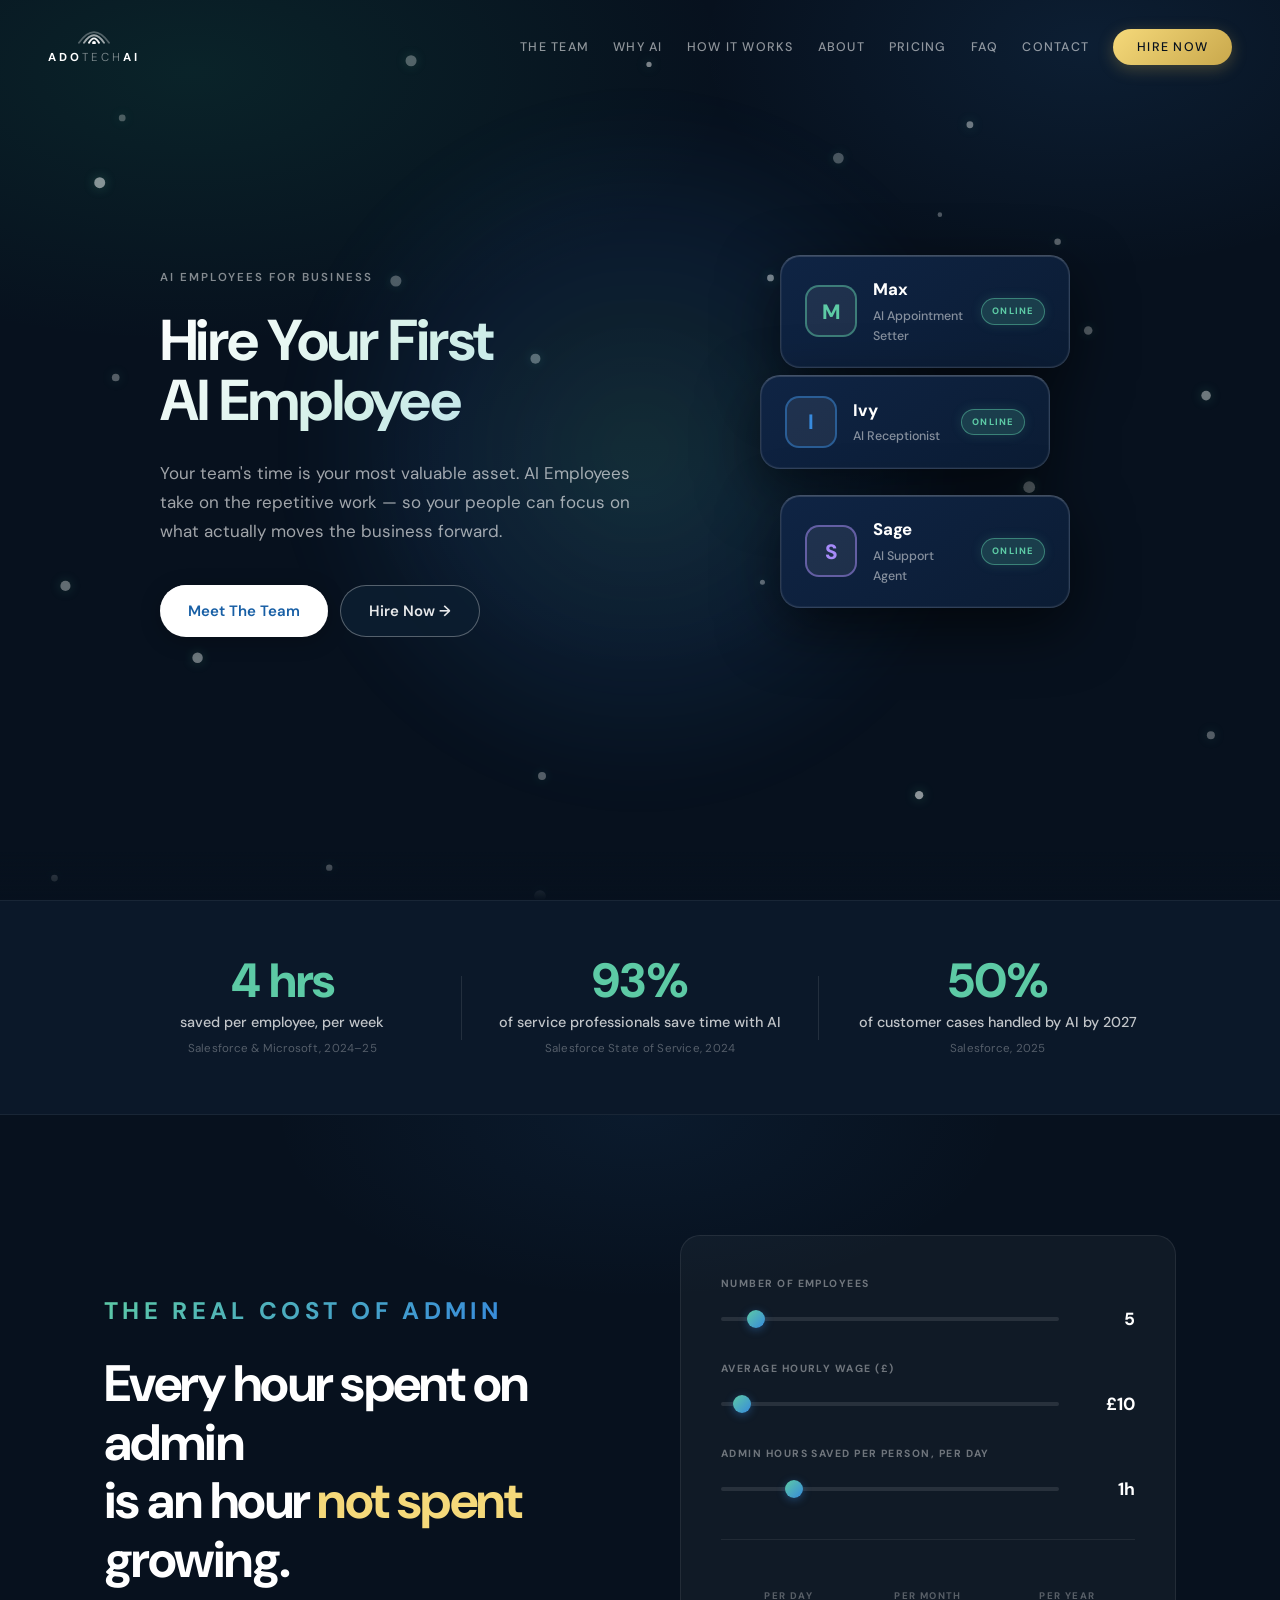
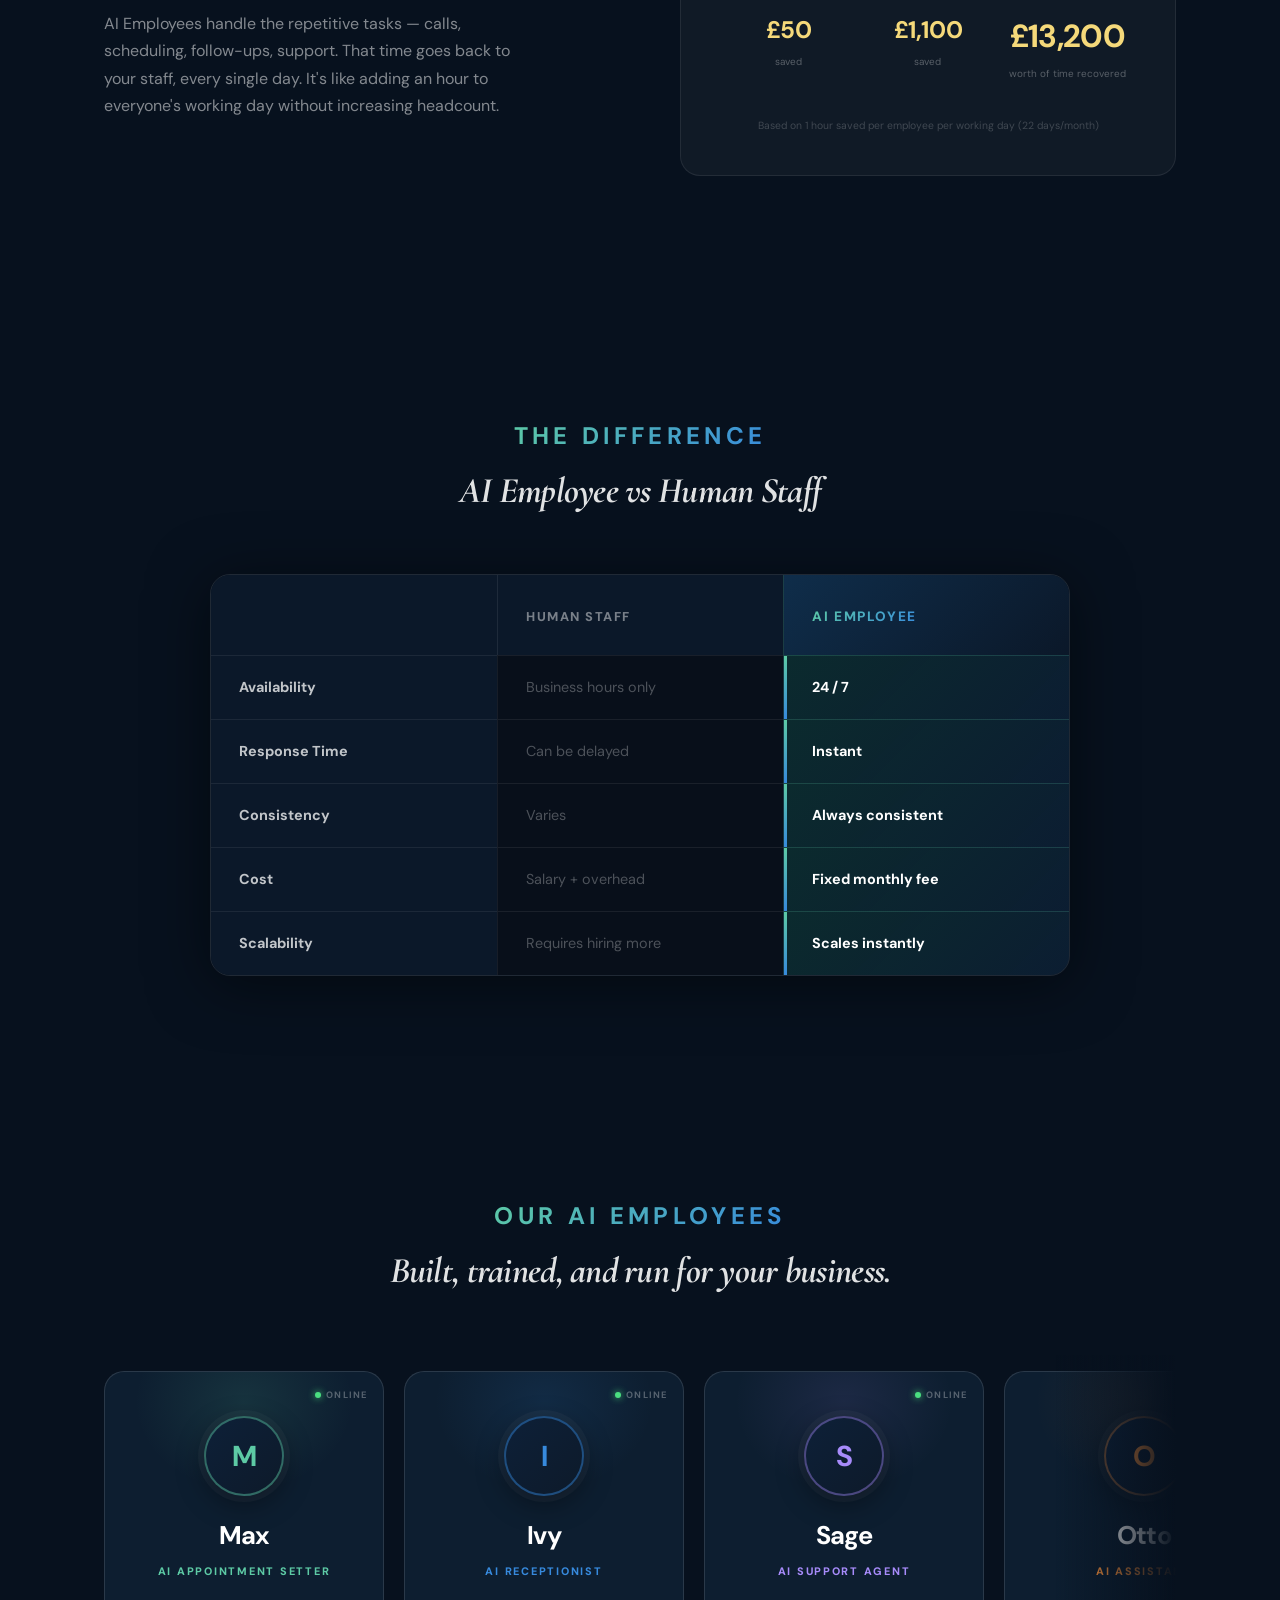
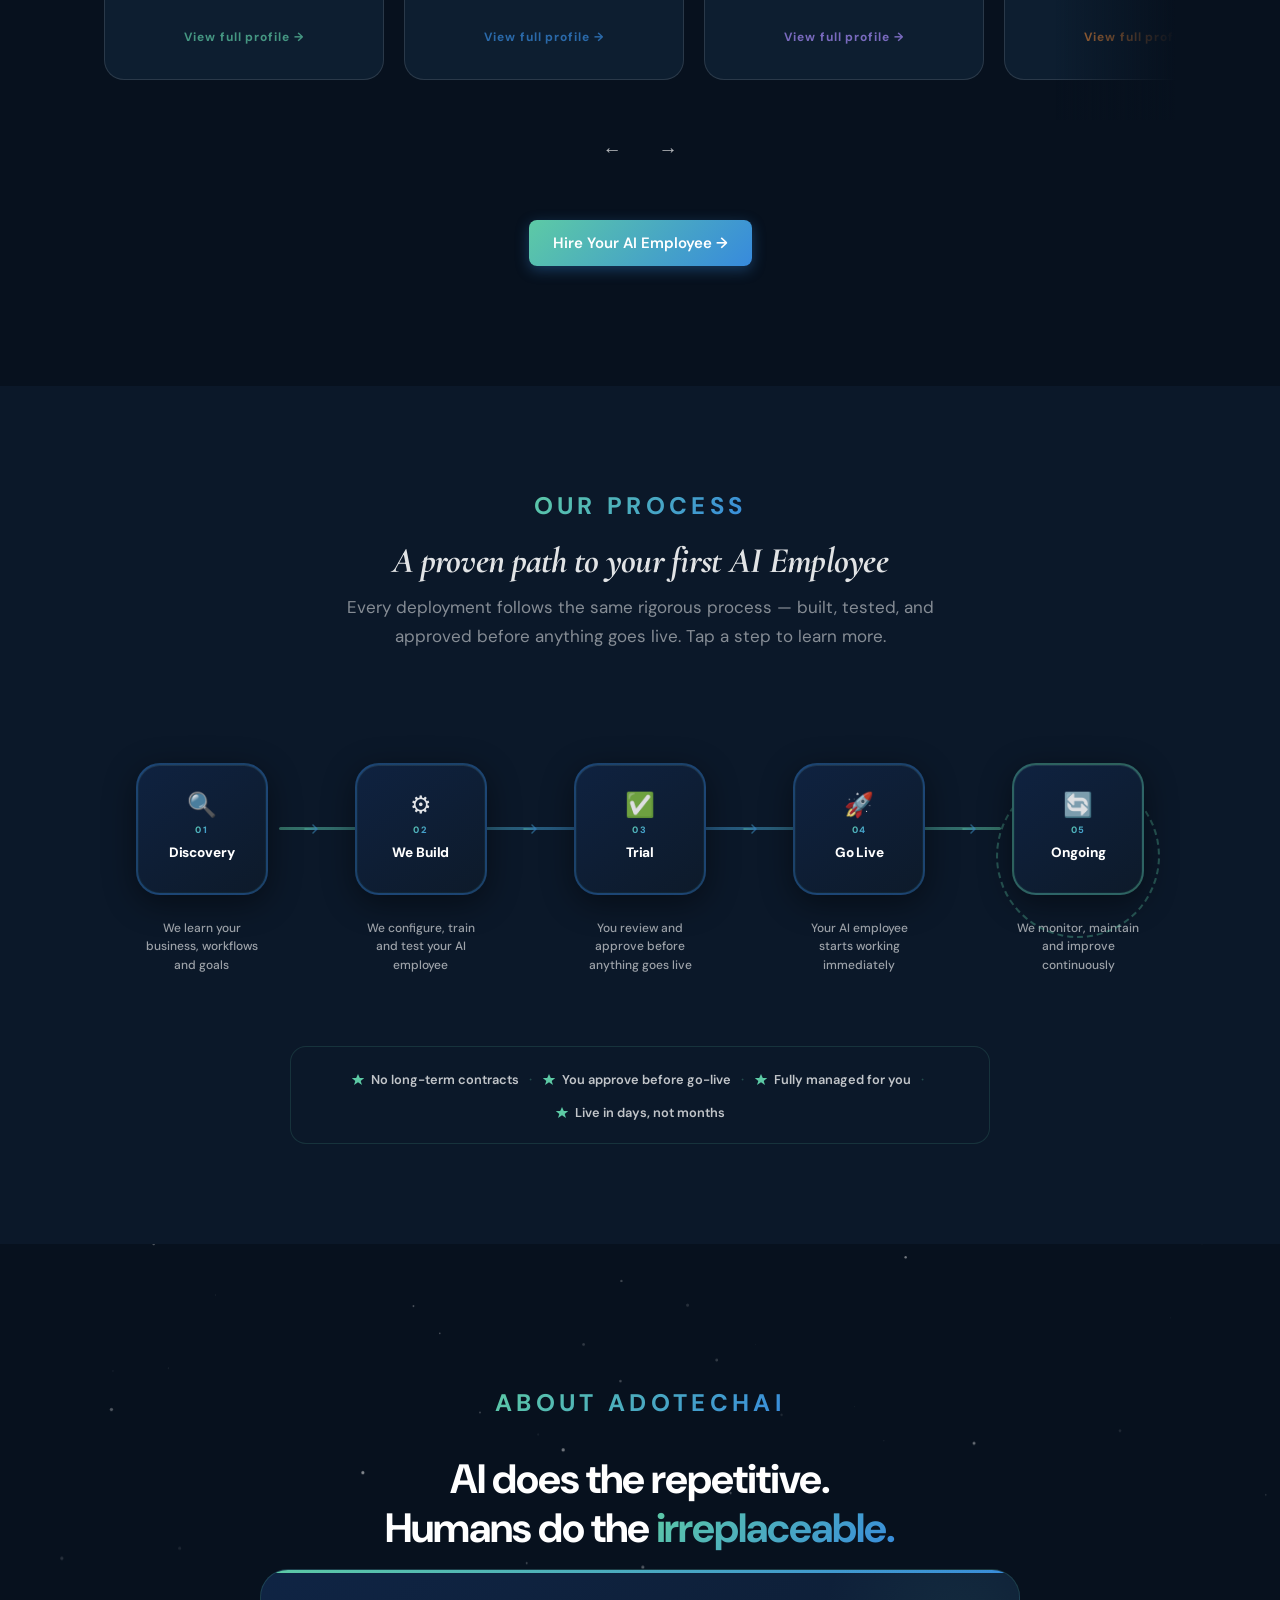
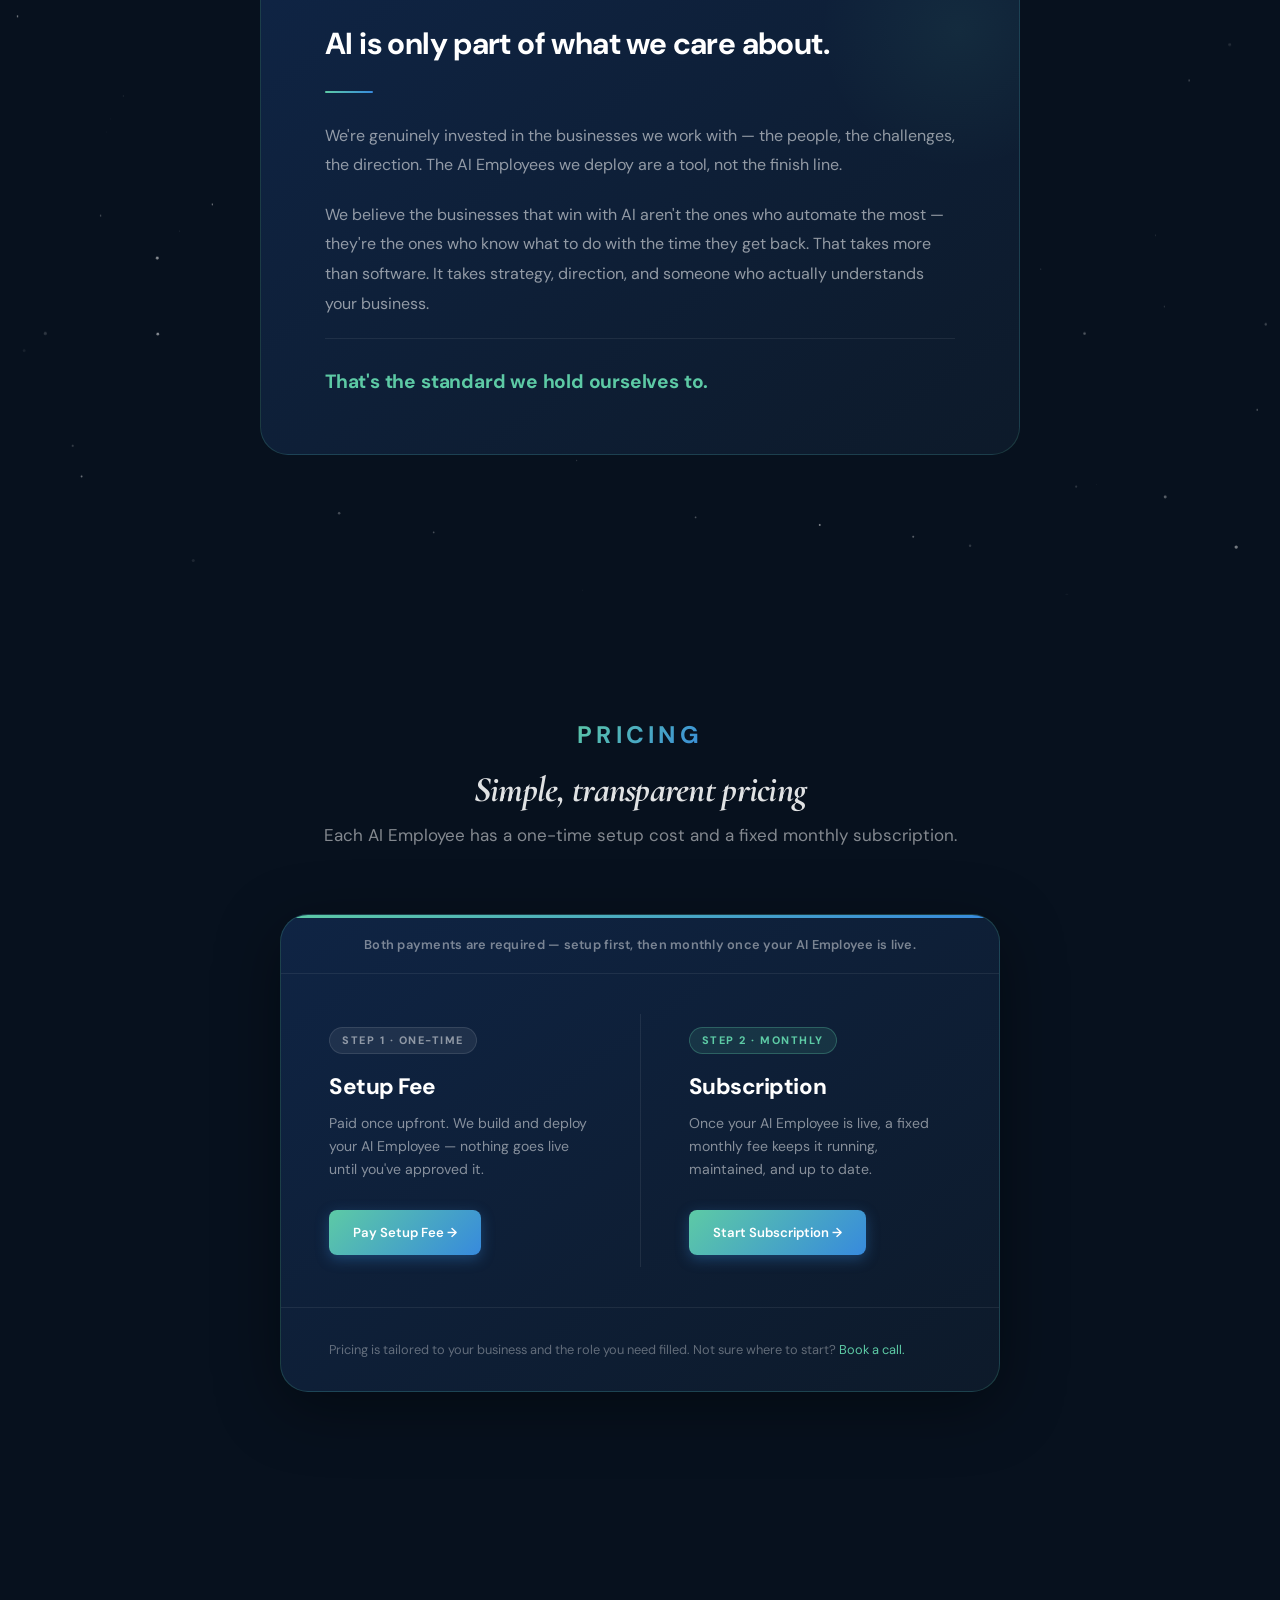
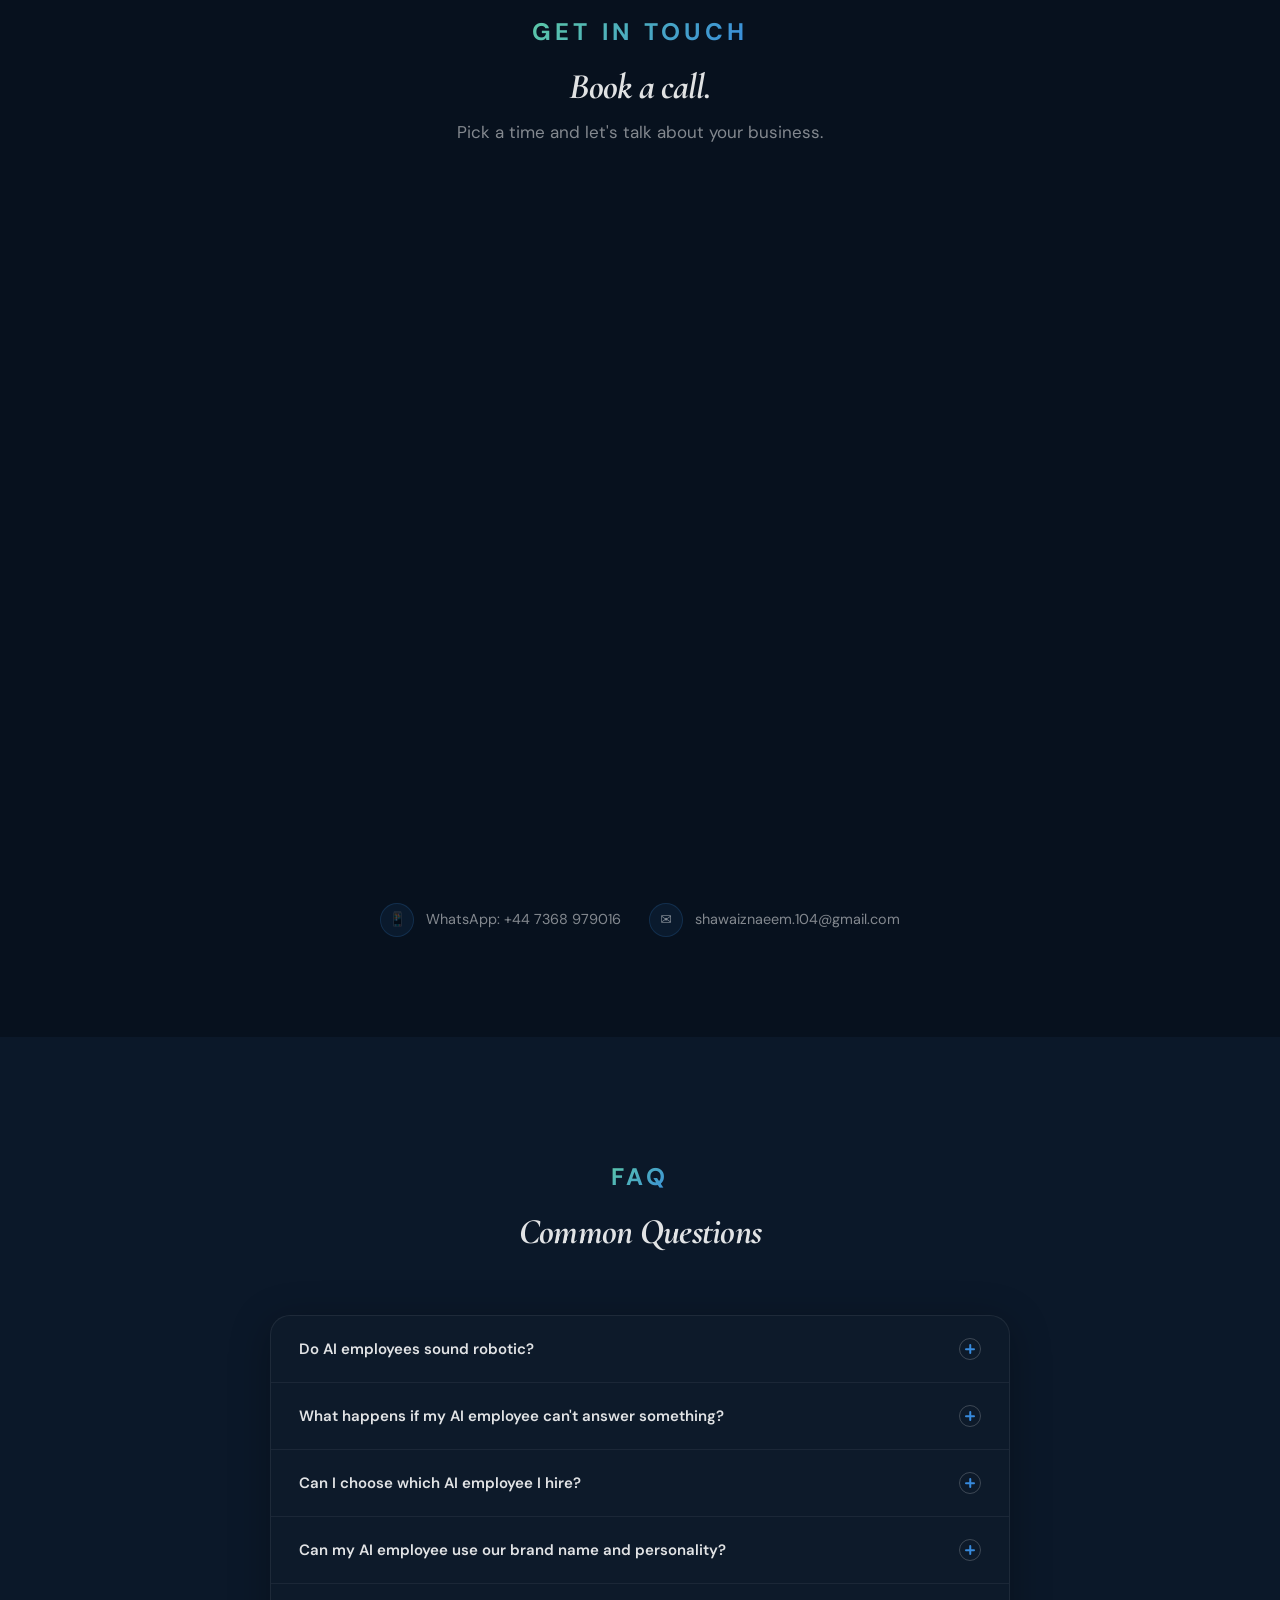
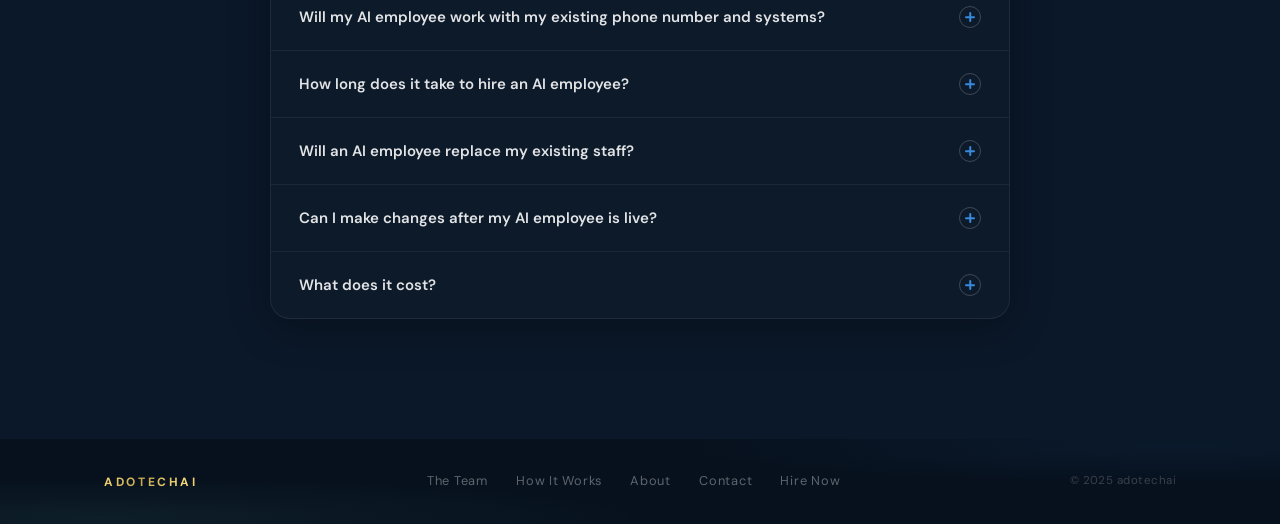
==== commit 8fbc4d9e: "Clarify pricing order: Step 1 setup then Step 2 monthly, both required" ====
--- a/index.html
+++ b/index.html
@@ -2044,19 +2044,22 @@
       </div>
 
       <div class="pricing-single">
+        <div class="pricing-steps-note">
+          <span class="pricing-steps-note__text">Both payments are required — setup first, then monthly once your AI Employee is live.</span>
+        </div>
         <div class="pricing-row">
           <div class="pricing-row__block">
-            <span class="pricing-row__badge">One-time</span>
+            <span class="pricing-row__badge">Step 1 · One-time</span>
             <h3 class="pricing-row__name">Setup Fee</h3>
-            <p class="pricing-row__desc">Paid once to get your AI Employee built and deployed.</p>
-            <a href="https://buy.stripe.com/bJe14of3FbC8fGWg5i8IU02" class="btn btn--primary pricing-row__btn" target="_blank" rel="noopener">Get Started →</a>
+            <p class="pricing-row__desc">Paid once upfront. We build and deploy your AI Employee — nothing goes live until you've approved it.</p>
+            <a href="https://buy.stripe.com/bJe14of3FbC8fGWg5i8IU02" class="btn btn--primary pricing-row__btn" target="_blank" rel="noopener">Pay Setup Fee →</a>
           </div>
           <div class="pricing-row__divider"></div>
           <div class="pricing-row__block">
-            <span class="pricing-row__badge pricing-row__badge--green">Monthly</span>
+            <span class="pricing-row__badge pricing-row__badge--green">Step 2 · Monthly</span>
             <h3 class="pricing-row__name">Subscription</h3>
-            <p class="pricing-row__desc">A fixed monthly fee to keep your AI Employee running.</p>
-            <a href="https://buy.stripe.com/5kQbJ25t59u0gL02es8IU01" class="btn btn--primary pricing-row__btn" target="_blank" rel="noopener">Get Started →</a>
+            <p class="pricing-row__desc">Once your AI Employee is live, a fixed monthly fee keeps it running, maintained, and up to date.</p>
+            <a href="https://buy.stripe.com/5kQbJ25t59u0gL02es8IU01" class="btn btn--primary pricing-row__btn" target="_blank" rel="noopener">Start Subscription →</a>
           </div>
         </div>
         <div class="pricing-single__cta">
--- a/styles.css
+++ b/styles.css
@@ -1214,6 +1214,20 @@
   display: inline-block;
   font-size: 0.82rem;
   padding: 12px 24px;
+}
+.pricing-steps-note {
+  padding: 16px 48px;
+  border-bottom: 1px solid rgba(255,255,255,0.07);
+  text-align: center;
+}
+.pricing-steps-note__text {
+  font-size: 0.8rem;
+  font-weight: 600;
+  color: rgba(255,255,255,0.45);
+  letter-spacing: 0.02em;
+}
+@media (max-width: 700px) {
+  .pricing-steps-note { padding: 16px 20px; }
 }
 
 .pricing-single__cta {
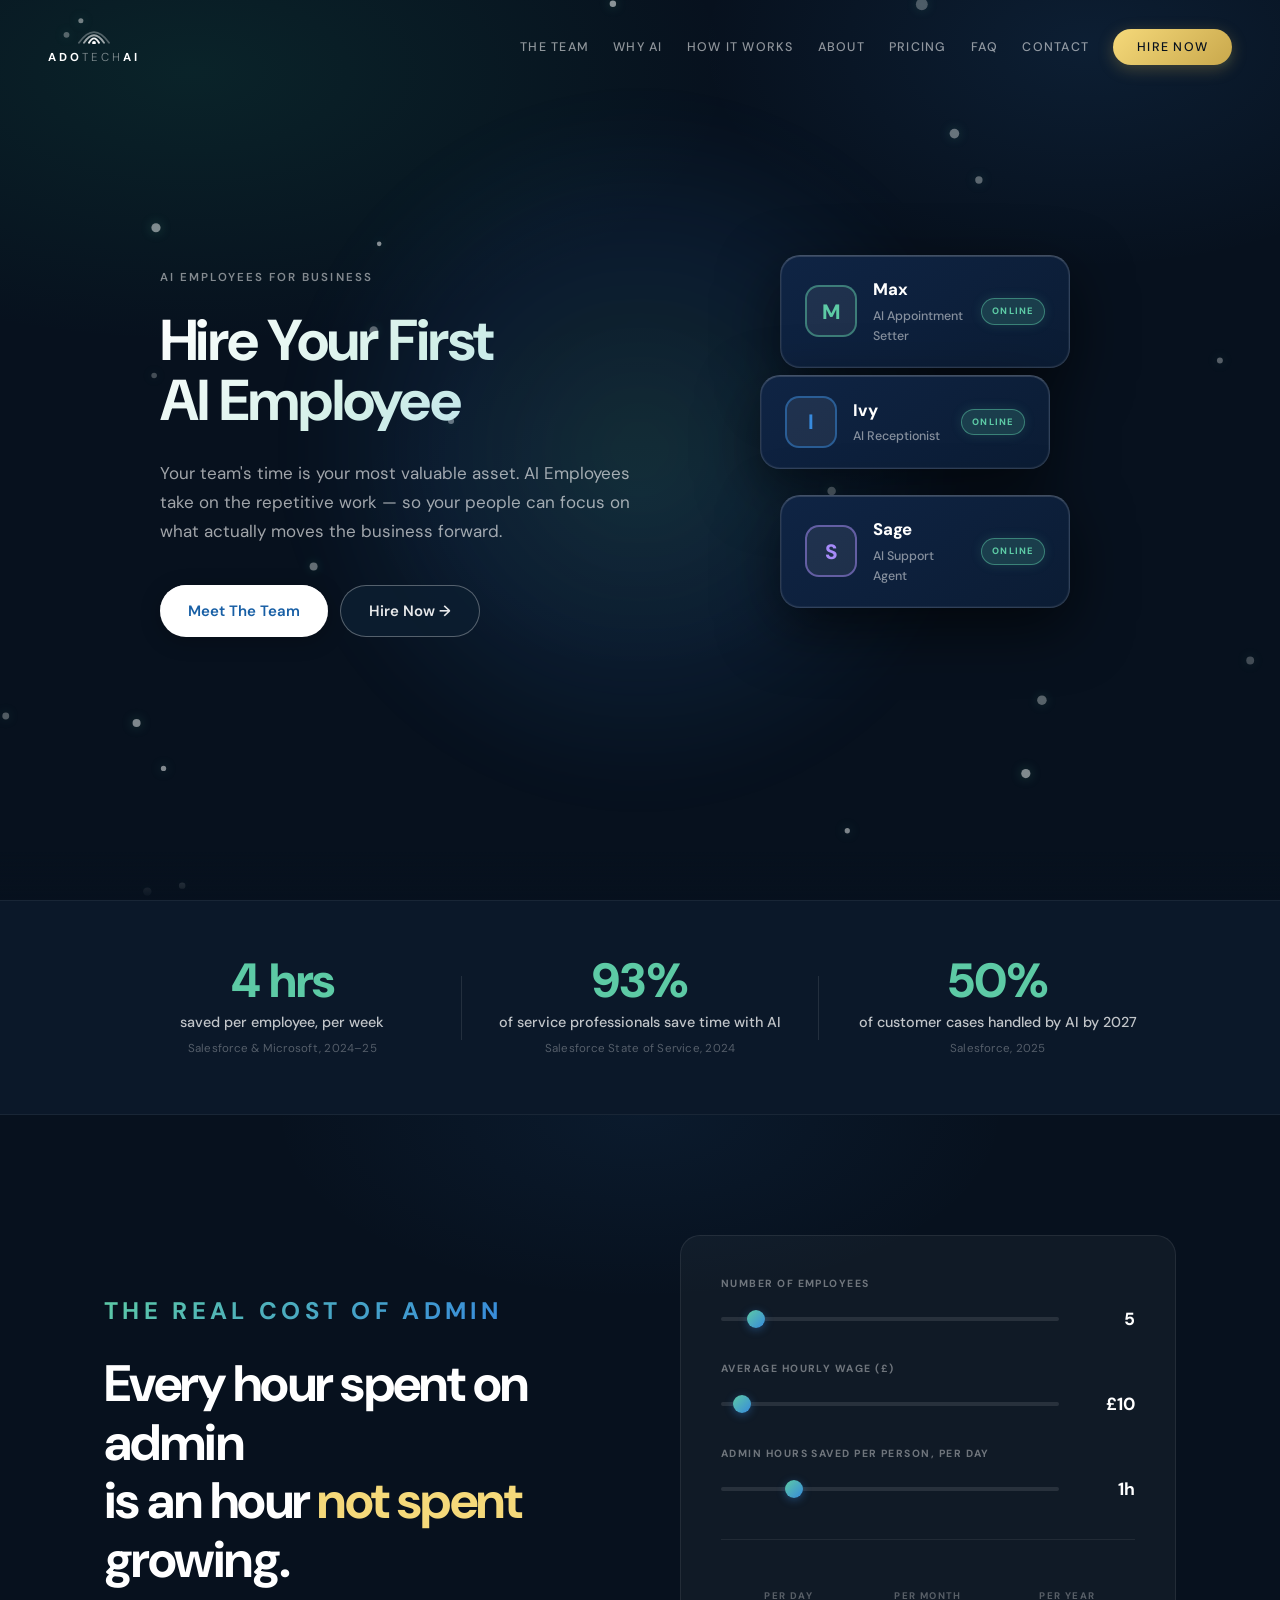
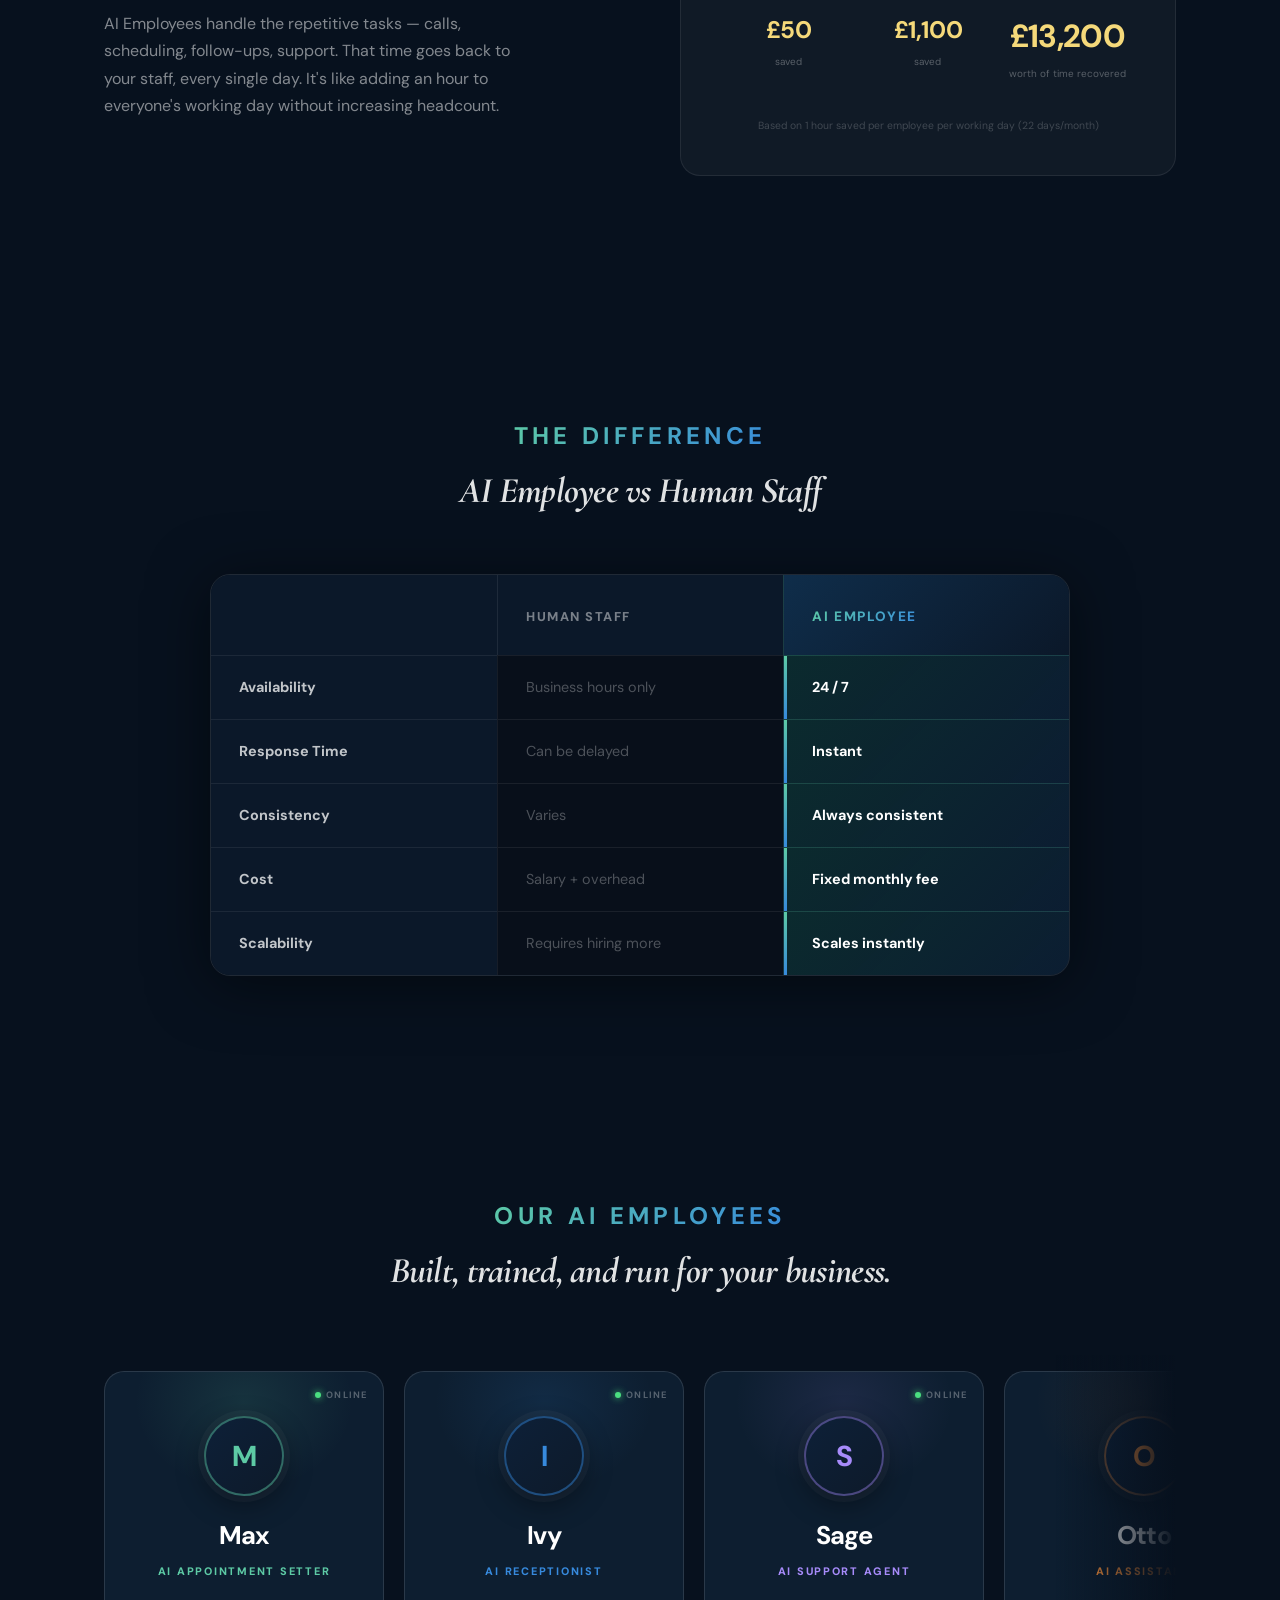
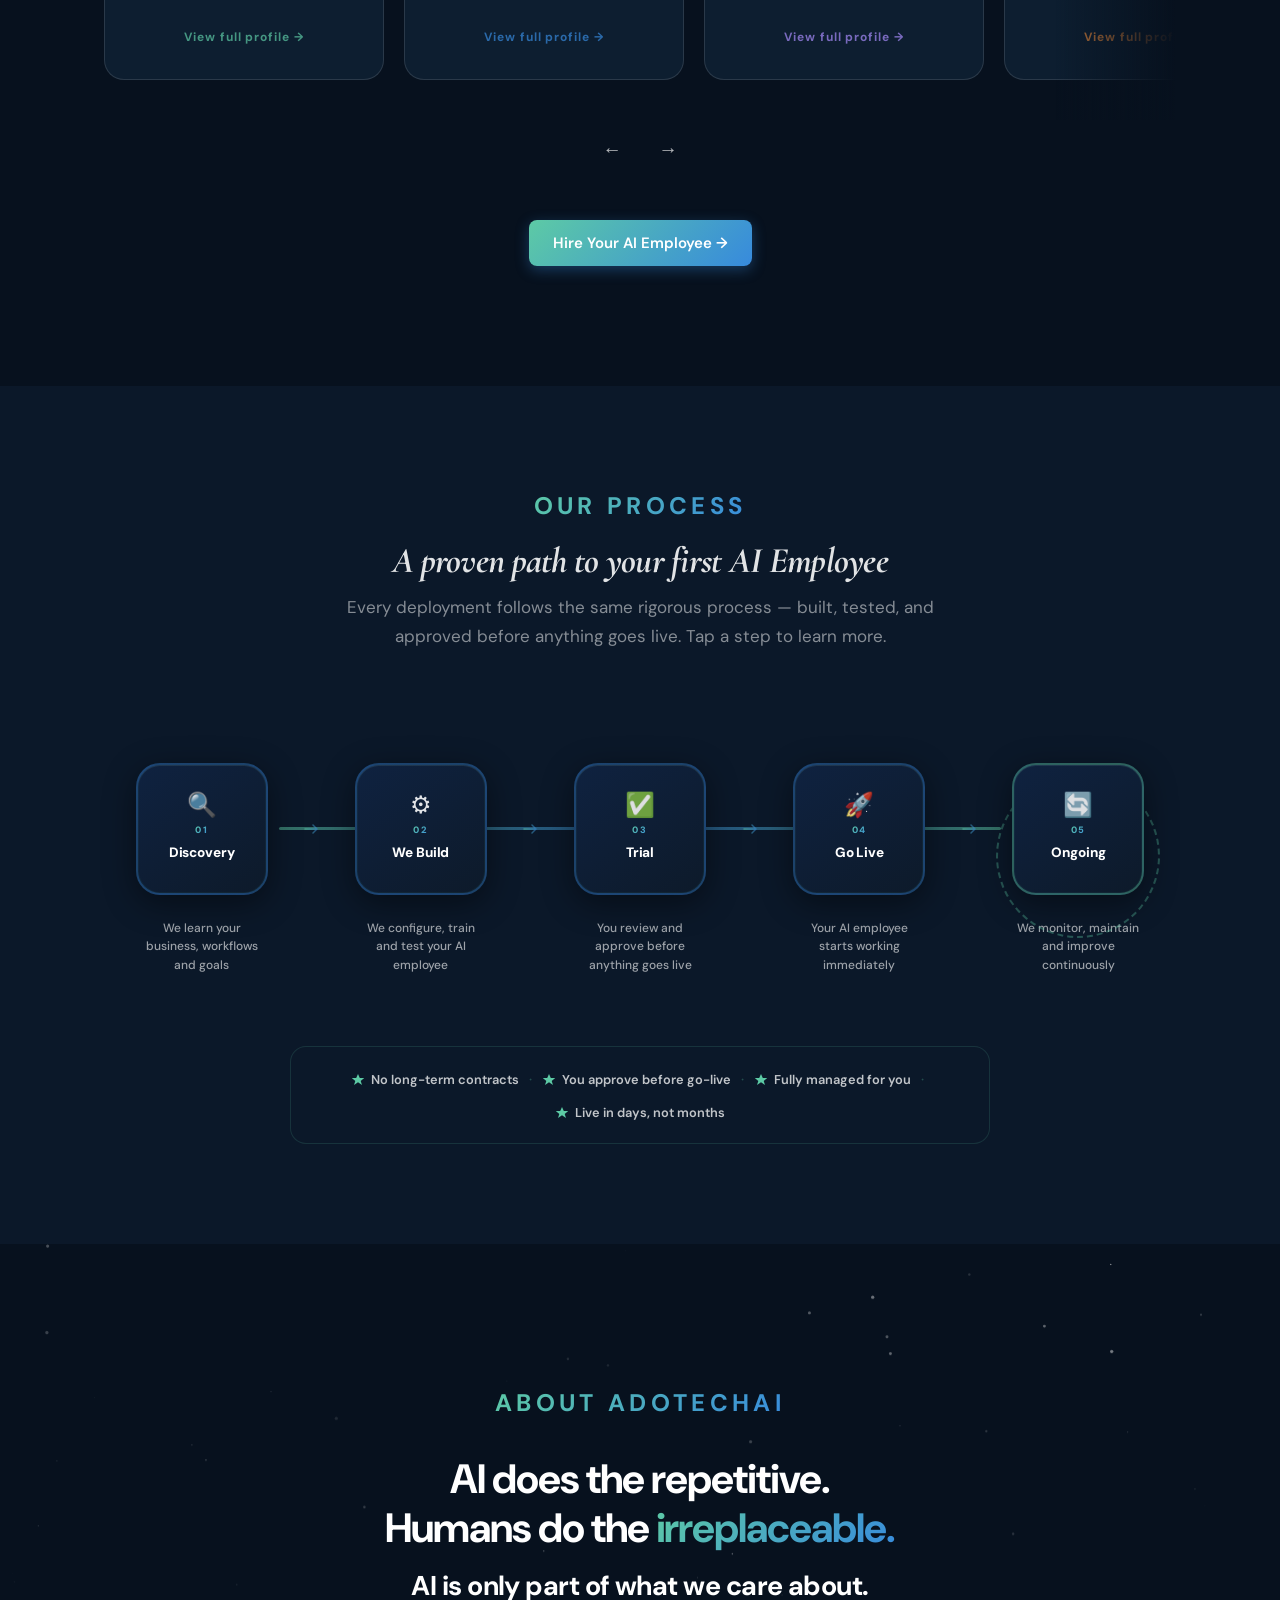
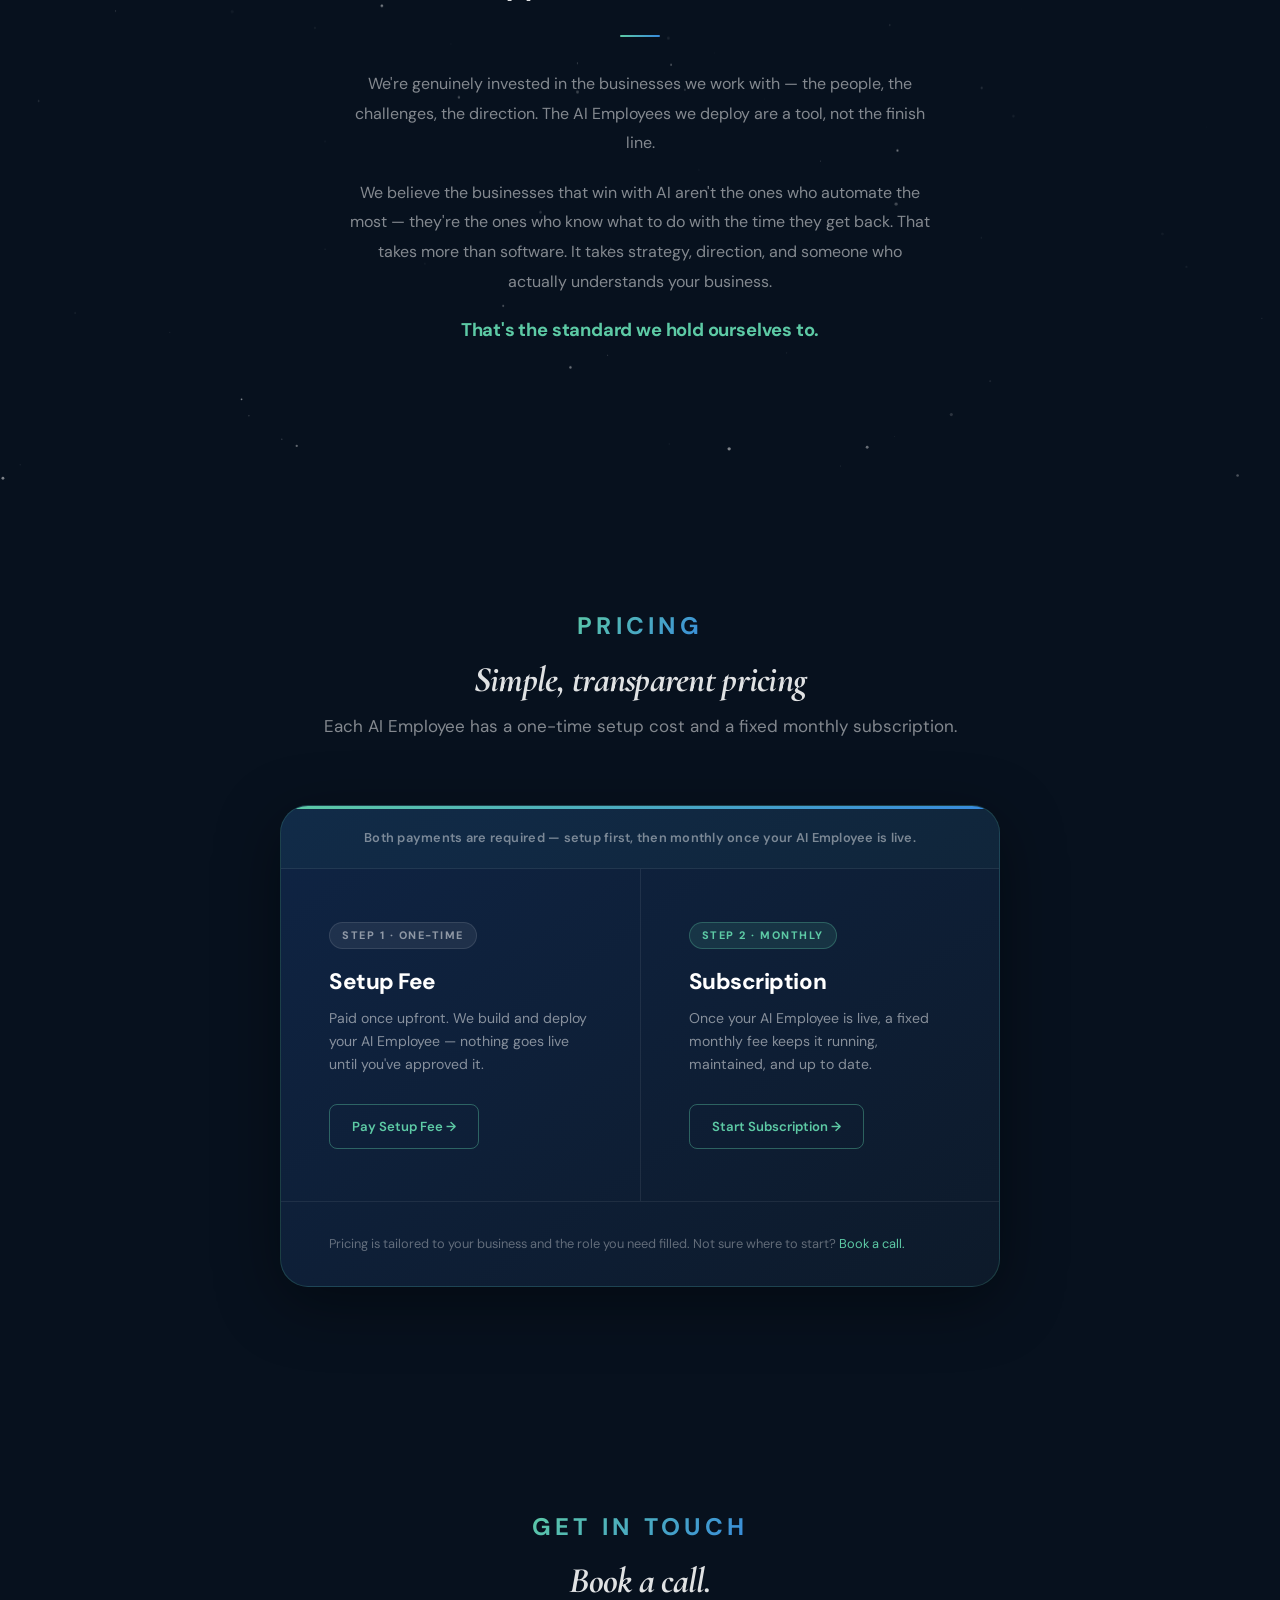
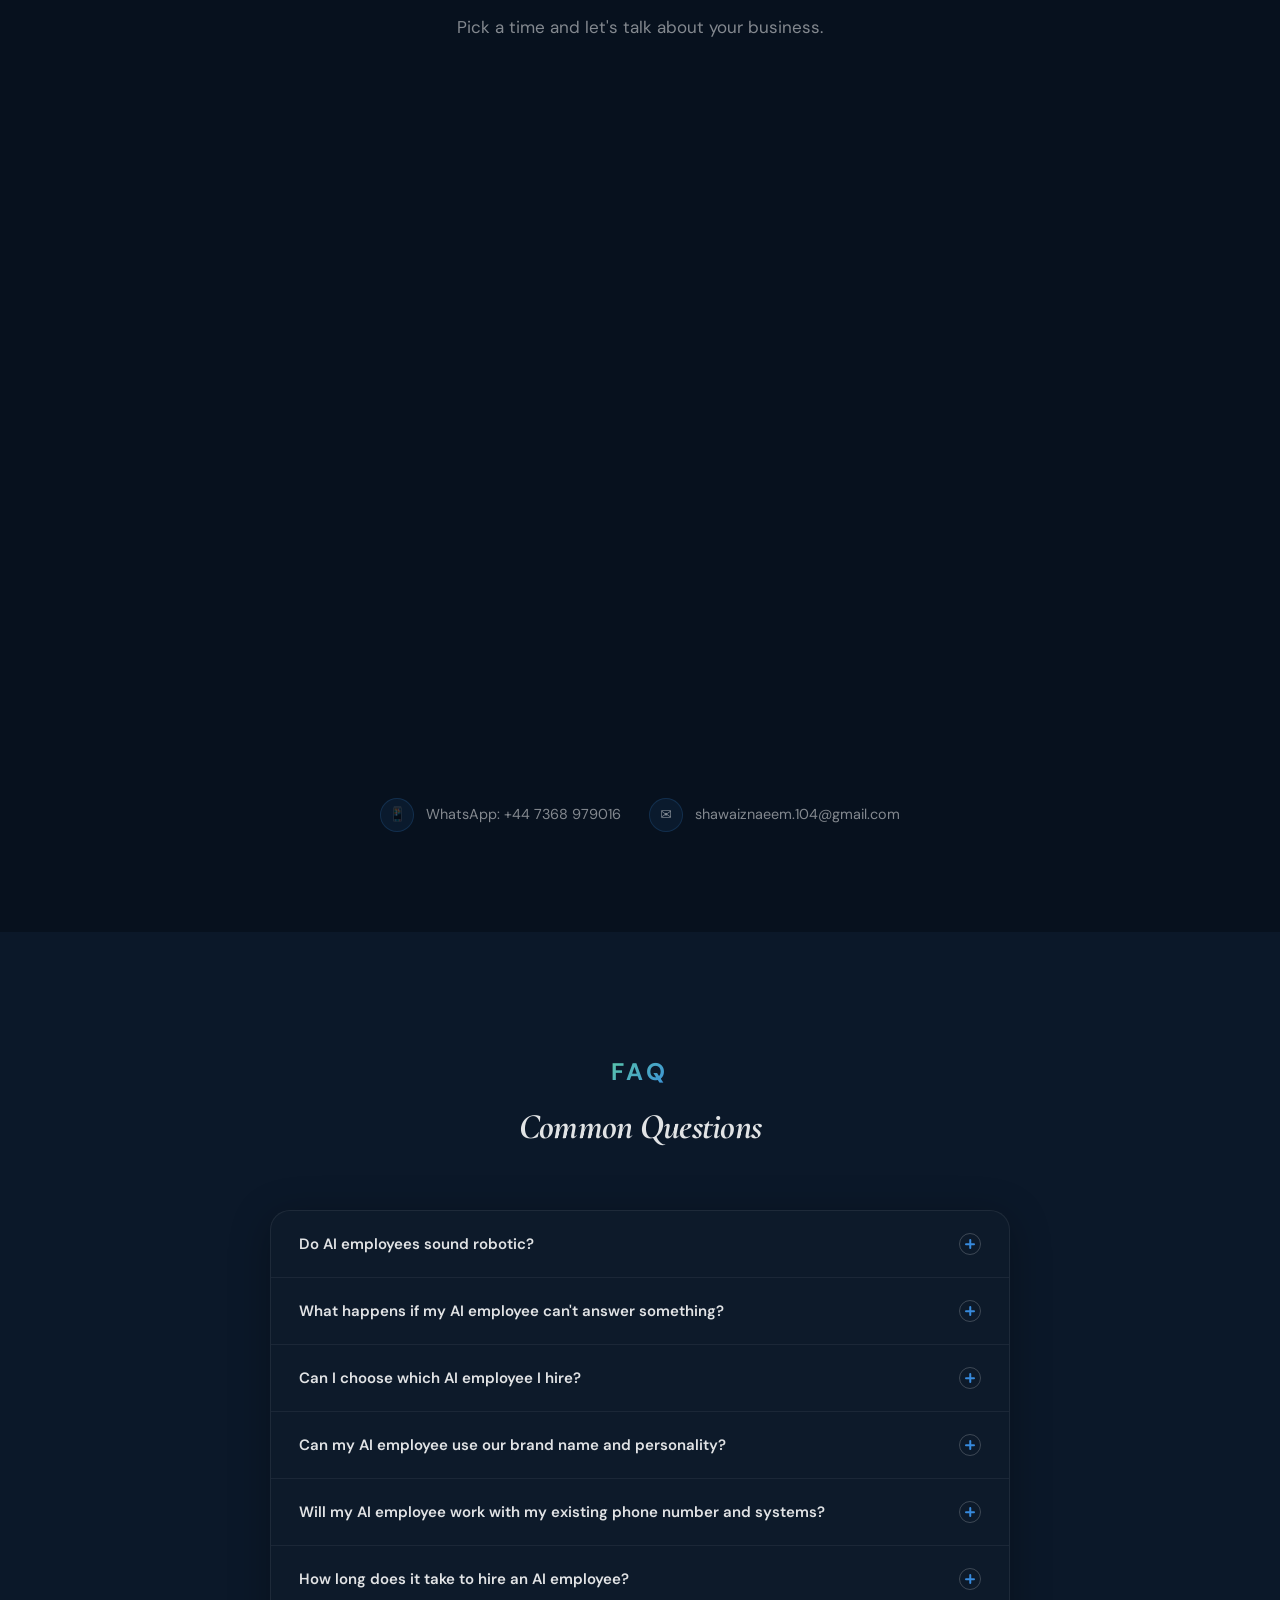
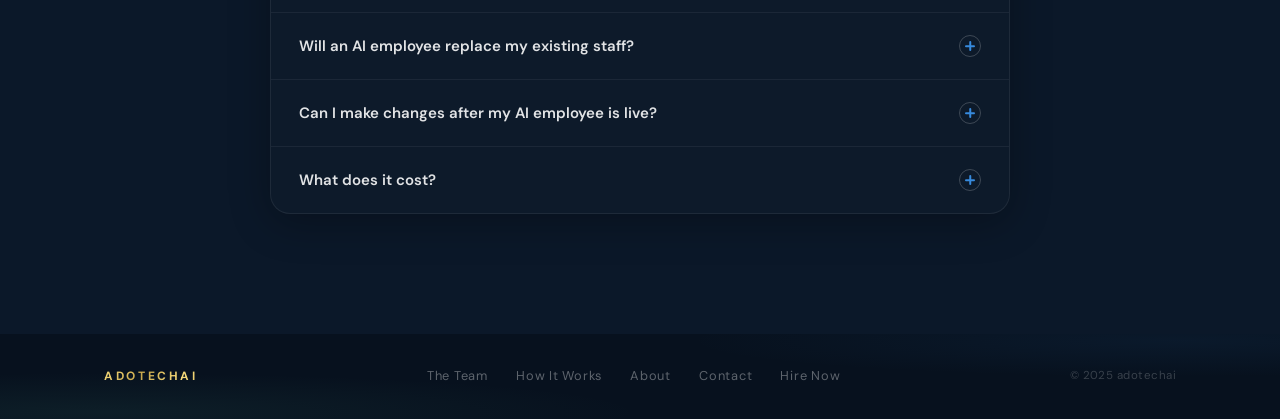
==== commit d62245c3: "Fix about section: remove card box, centre-align to match heading" ====
--- a/index.html
+++ b/index.html
@@ -1466,70 +1466,46 @@
        ABOUT — MANIFESTO CARD
        ============================================================ */
     .about-manifesto {
-      max-width: 760px;
+      max-width: 680px;
       margin: 0 auto;
-    }
-    .about-manifesto__card {
-      position: relative;
-      background: linear-gradient(145deg, #0f2444, #0d1a2a);
-      border: 1px solid rgba(93,202,165,0.18);
-      border-radius: 28px;
-      padding: 56px 64px;
-      text-align: left;
-      overflow: hidden;
-    }
-    .about-manifesto__card::before {
-      content: '';
-      position: absolute;
-      top: 0; left: 0; right: 0;
-      height: 3px;
-      background: linear-gradient(to right, #5DCAA5, #378ADD);
-      border-radius: 28px 28px 0 0;
-    }
-    .about-manifesto__card::after {
-      content: '';
-      position: absolute;
-      top: -80px; right: -80px;
-      width: 280px; height: 280px;
-      background: radial-gradient(ellipse at center, rgba(93,202,165,0.07) 0%, transparent 70%);
-      pointer-events: none;
+      text-align: center;
     }
     .about-manifesto__lead {
       font-family: var(--font);
-      font-size: clamp(1.4rem, 2.8vw, 1.9rem);
+      font-size: clamp(1.3rem, 2.5vw, 1.7rem);
       font-weight: 700;
       color: #fff;
       letter-spacing: -0.02em;
-      line-height: 1.2;
-      margin: 0 0 28px;
+      line-height: 1.25;
+      margin: 0 0 32px;
     }
     .about-manifesto__divider {
-      width: 48px;
+      width: 40px;
       height: 2px;
       background: linear-gradient(to right, #5DCAA5, #378ADD);
       border-radius: 2px;
-      margin-bottom: 28px;
+      margin: 0 auto 32px;
     }
     .about-manifesto__body {
       font-size: 1rem;
-      color: rgba(255,255,255,0.55);
+      color: rgba(255,255,255,0.5);
       line-height: 1.85;
       margin: 0 0 20px;
-    }
-    .about-manifesto__body:last-of-type { margin-bottom: 32px; }
+      max-width: 580px;
+      margin-left: auto;
+      margin-right: auto;
+    }
+    .about-manifesto__body:last-of-type { margin-bottom: 40px; }
     .about-manifesto__closing {
       font-family: var(--font);
-      font-size: clamp(1rem, 1.8vw, 1.2rem);
+      font-size: clamp(1rem, 1.8vw, 1.15rem);
       font-weight: 700;
       color: #5DCAA5;
       letter-spacing: -0.01em;
       margin: 0;
-      padding-top: 28px;
-      border-top: 1px solid rgba(255,255,255,0.07);
     }
     @media (max-width: 600px) {
-      .about-manifesto__card { padding: 36px 28px; }
-      .about-manifesto__lead { font-size: clamp(1.2rem, 5vw, 1.5rem); }
+      .about-manifesto { padding: 0 4px; }
     }
   </style>
 </head>
@@ -1998,13 +1974,11 @@
 
       <!-- MISSION STATEMENT -->
       <div class="about-manifesto">
-        <div class="about-manifesto__card">
-          <p class="about-manifesto__lead">AI is only part of what we care about.</p>
-          <div class="about-manifesto__divider"></div>
-          <p class="about-manifesto__body">We're genuinely invested in the businesses we work with — the people, the challenges, the direction. The AI Employees we deploy are a tool, not the finish line.</p>
-          <p class="about-manifesto__body">We believe the businesses that win with AI aren't the ones who automate the most — they're the ones who know what to do with the time they get back. That takes more than software. It takes strategy, direction, and someone who actually understands your business.</p>
-          <p class="about-manifesto__closing">That's the standard we hold ourselves to.</p>
-        </div>
+        <p class="about-manifesto__lead">AI is only part of what we care about.</p>
+        <div class="about-manifesto__divider"></div>
+        <p class="about-manifesto__body">We're genuinely invested in the businesses we work with — the people, the challenges, the direction. The AI Employees we deploy are a tool, not the finish line.</p>
+        <p class="about-manifesto__body">We believe the businesses that win with AI aren't the ones who automate the most — they're the ones who know what to do with the time they get back. That takes more than software. It takes strategy, direction, and someone who actually understands your business.</p>
+        <p class="about-manifesto__closing">That's the standard we hold ourselves to.</p>
       </div>
 
       <!--
--- a/styles.css
+++ b/styles.css
@@ -1171,8 +1171,9 @@
 
 .pricing-row__divider {
   width: 1px;
+  align-self: stretch;
   background: rgba(255,255,255,0.08);
-  margin: 40px 0;
+  margin: 0;
 }
 
 .pricing-row__badge {
@@ -1213,12 +1214,21 @@
 .pricing-row__btn {
   display: inline-block;
   font-size: 0.82rem;
-  padding: 12px 24px;
+  padding: 11px 22px;
+  background: transparent !important;
+  border: 1px solid rgba(93,202,165,0.4) !important;
+  color: #5DCAA5 !important;
+  box-shadow: none !important;
+}
+.pricing-row__btn:hover {
+  background: rgba(93,202,165,0.08) !important;
+  border-color: #5DCAA5 !important;
 }
 .pricing-steps-note {
-  padding: 16px 48px;
+  padding: 18px 48px;
   border-bottom: 1px solid rgba(255,255,255,0.07);
   text-align: center;
+  background: rgba(93,202,165,0.04);
 }
 .pricing-steps-note__text {
   font-size: 0.8rem;
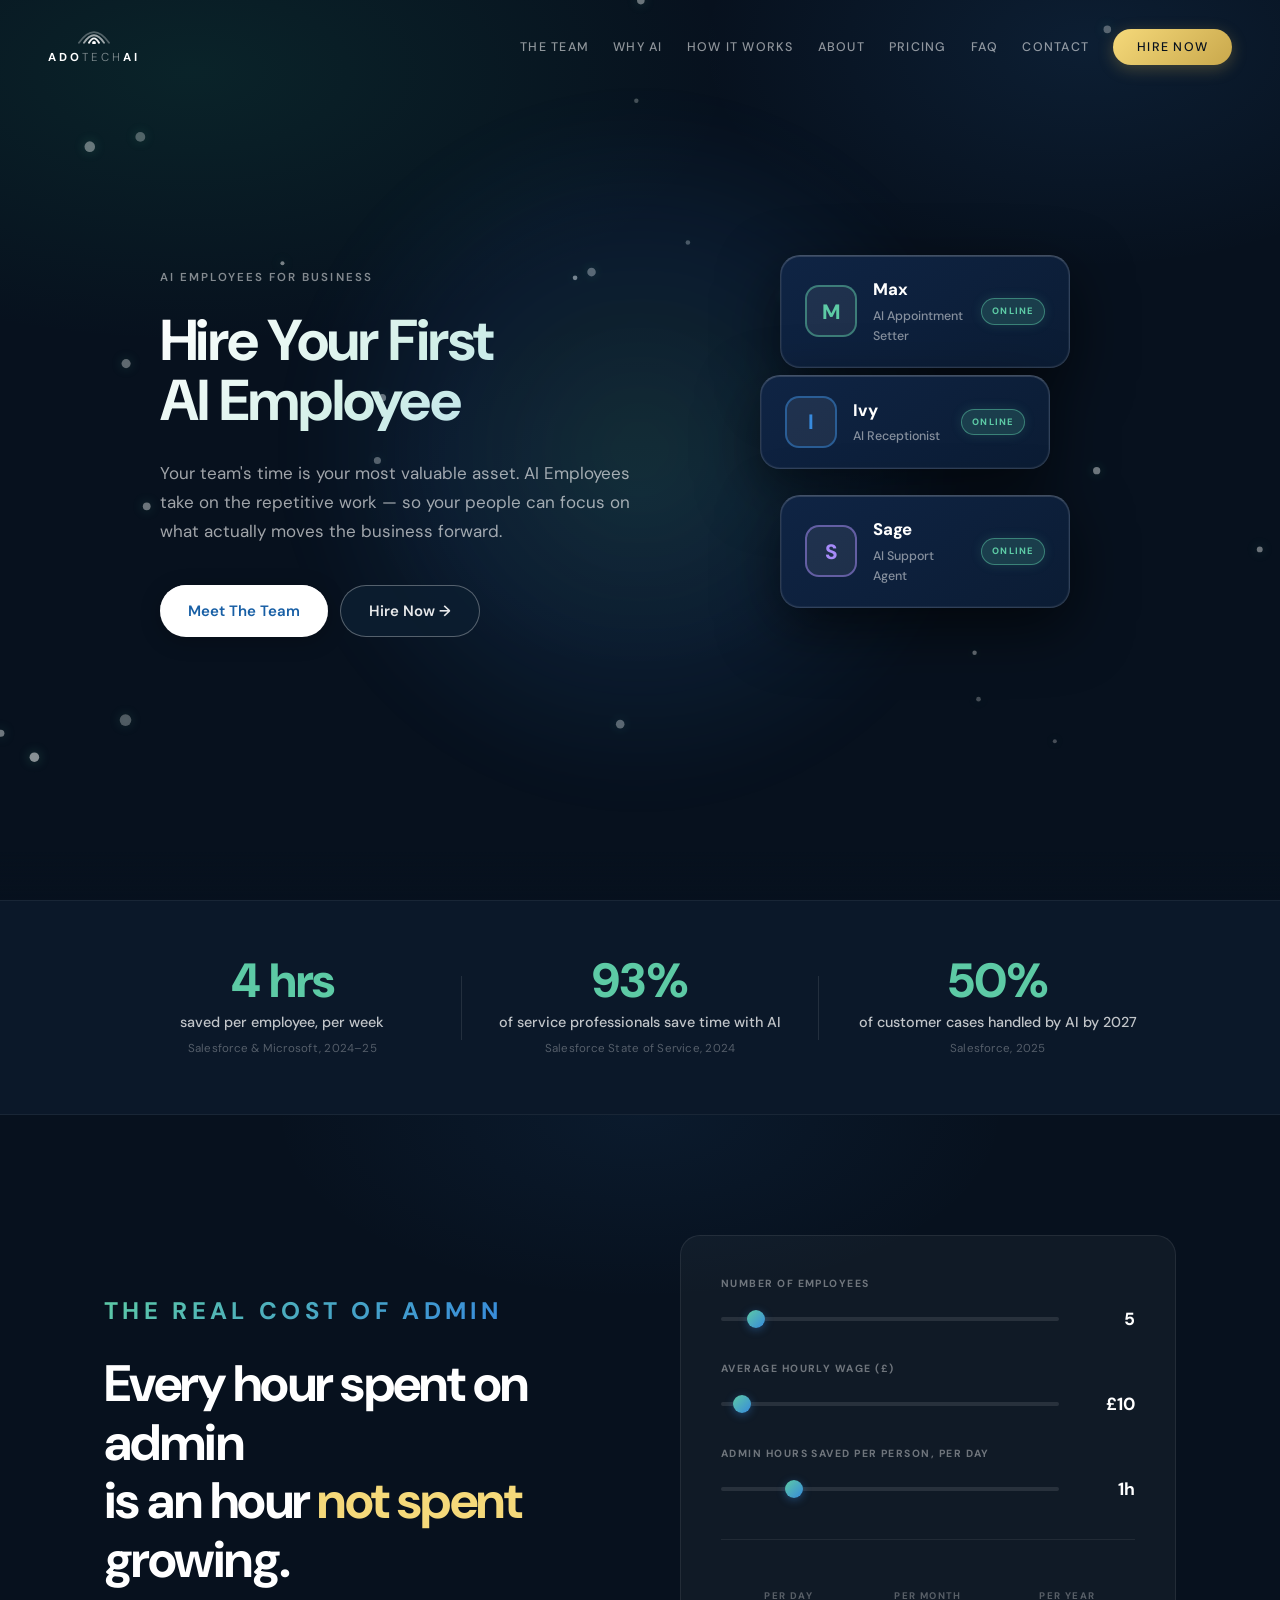
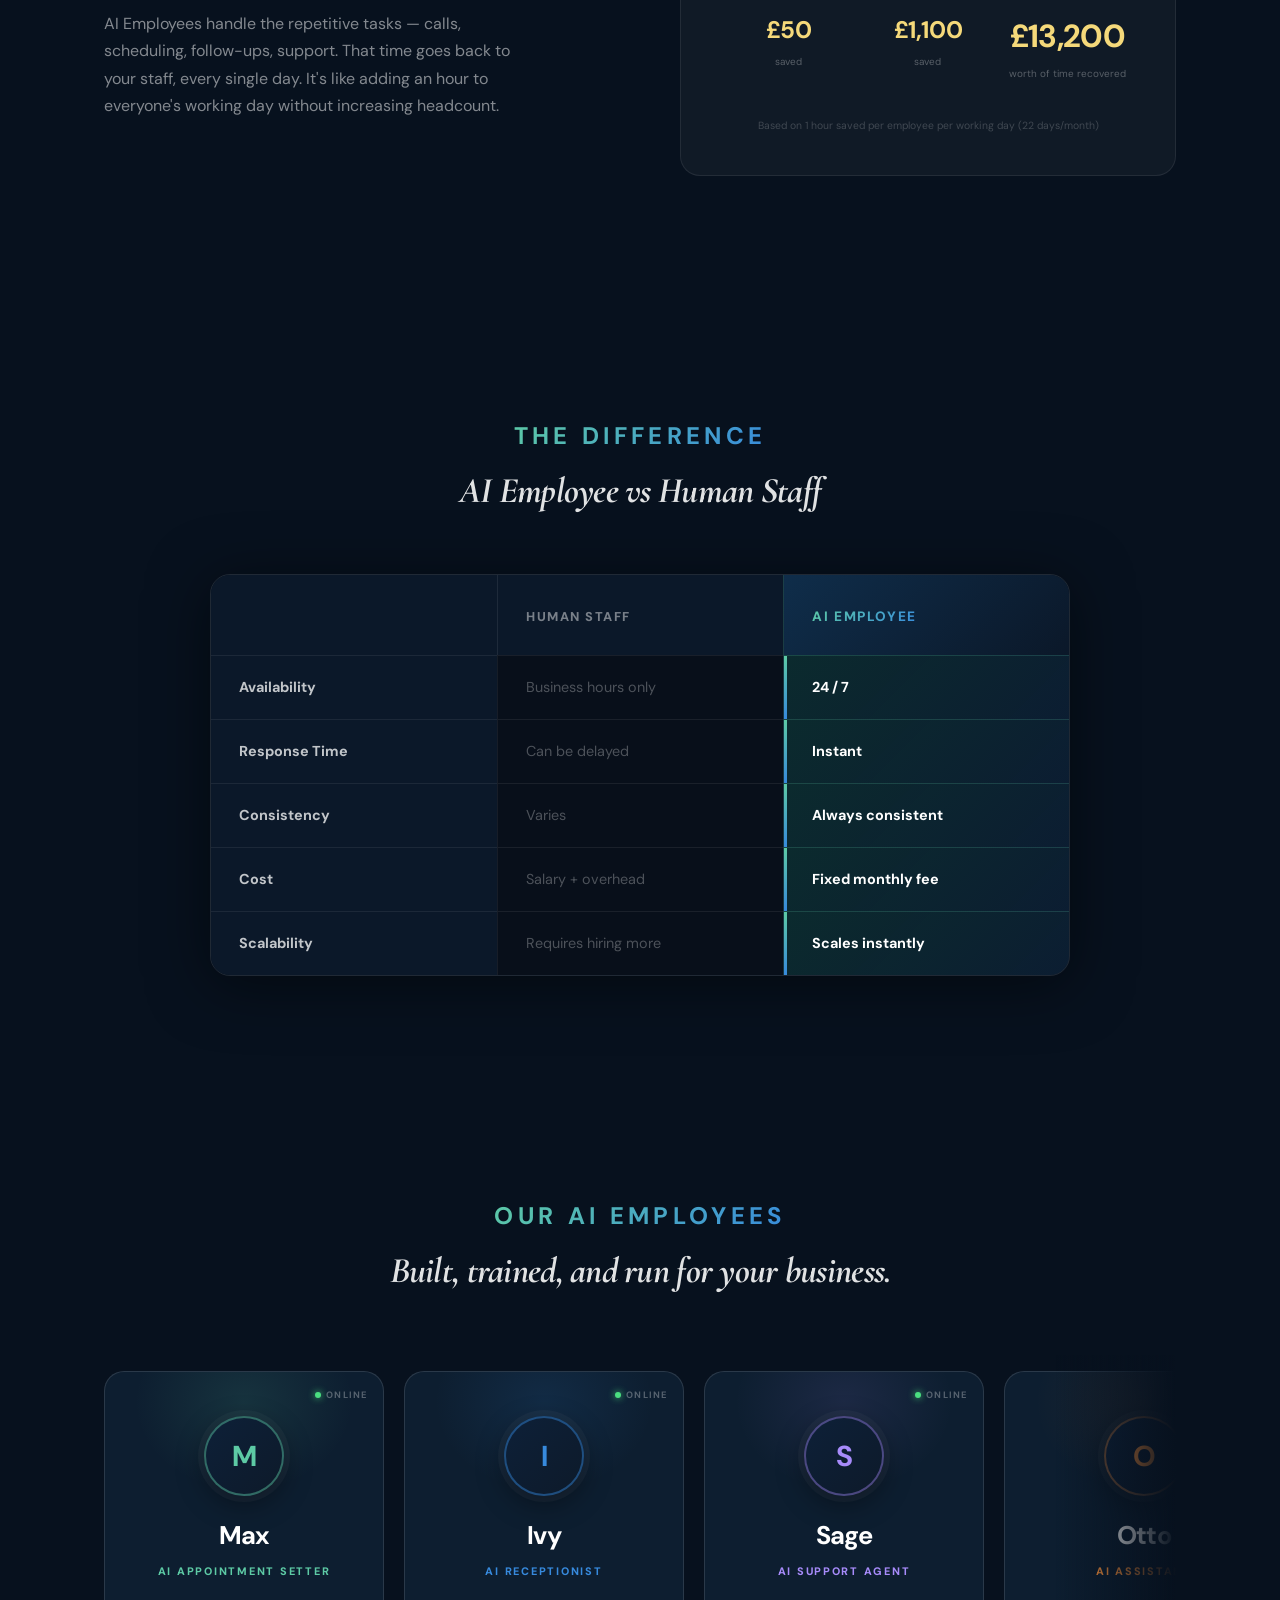
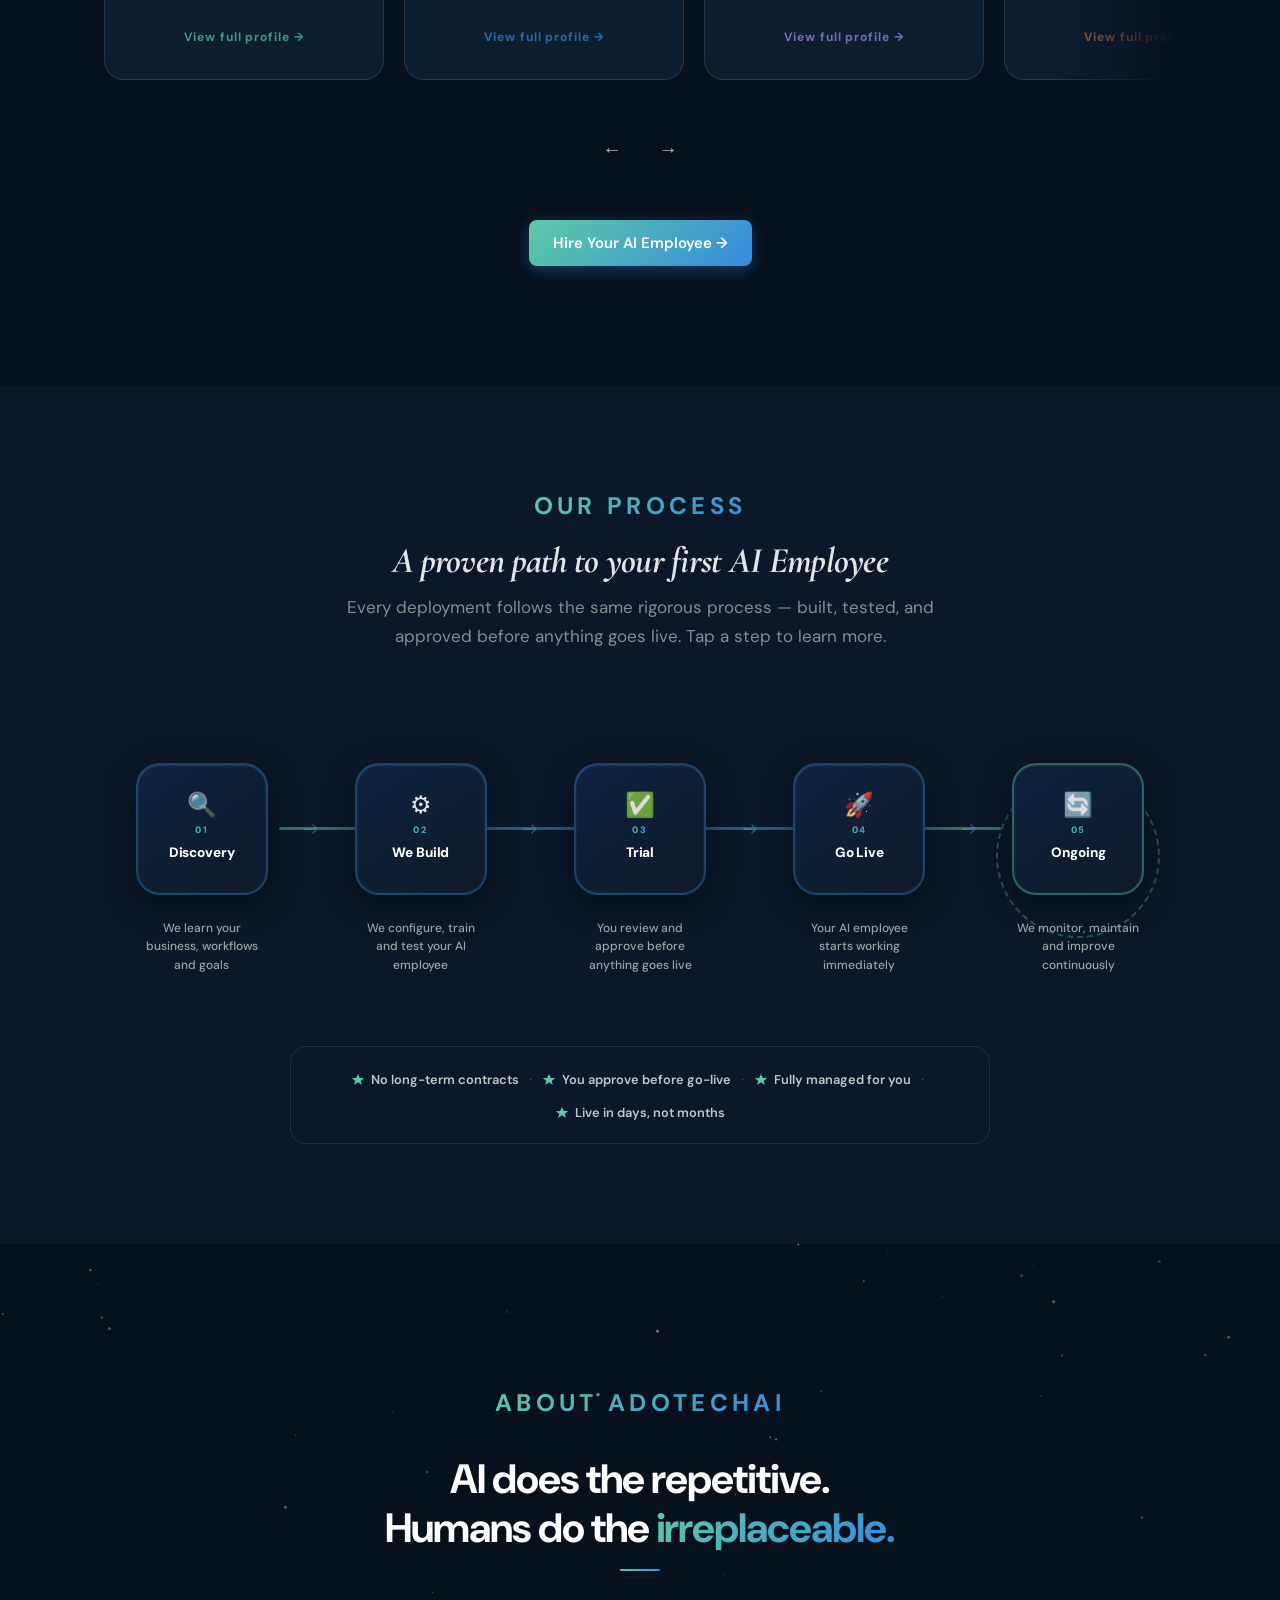
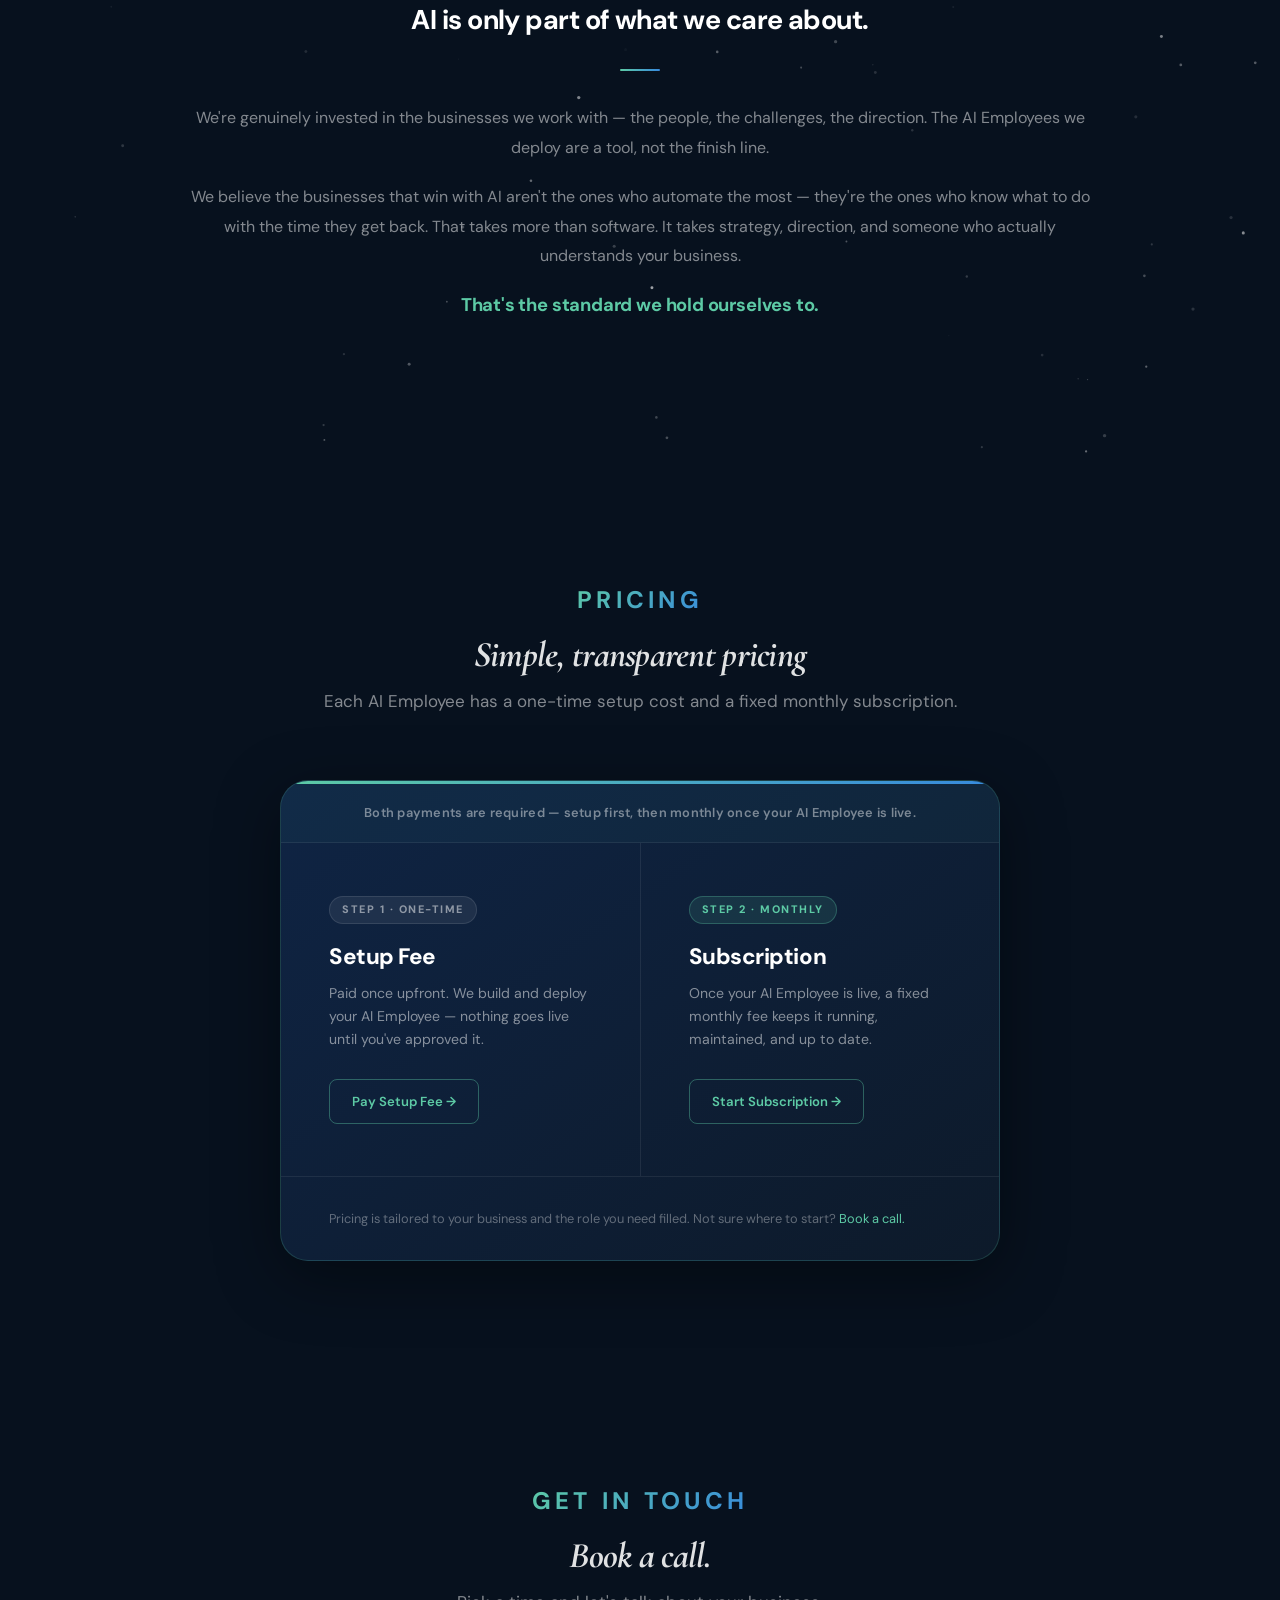
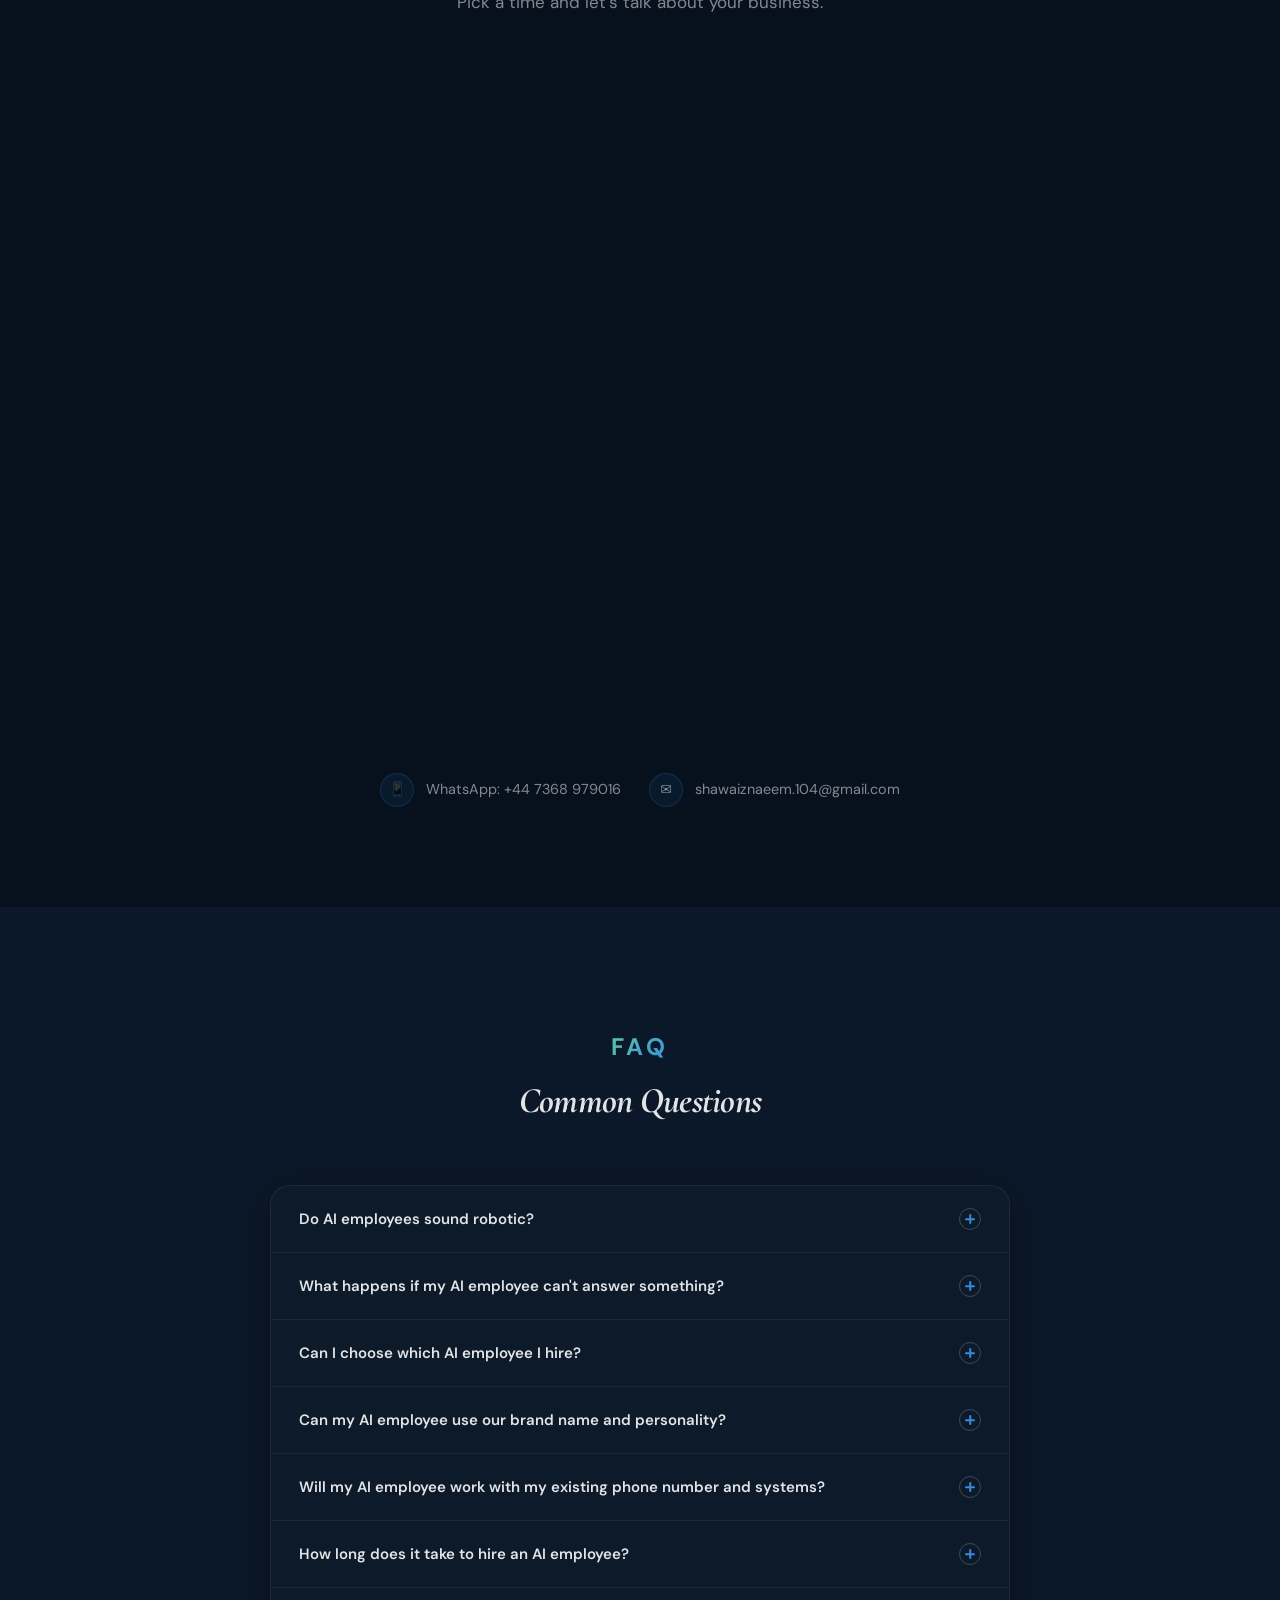
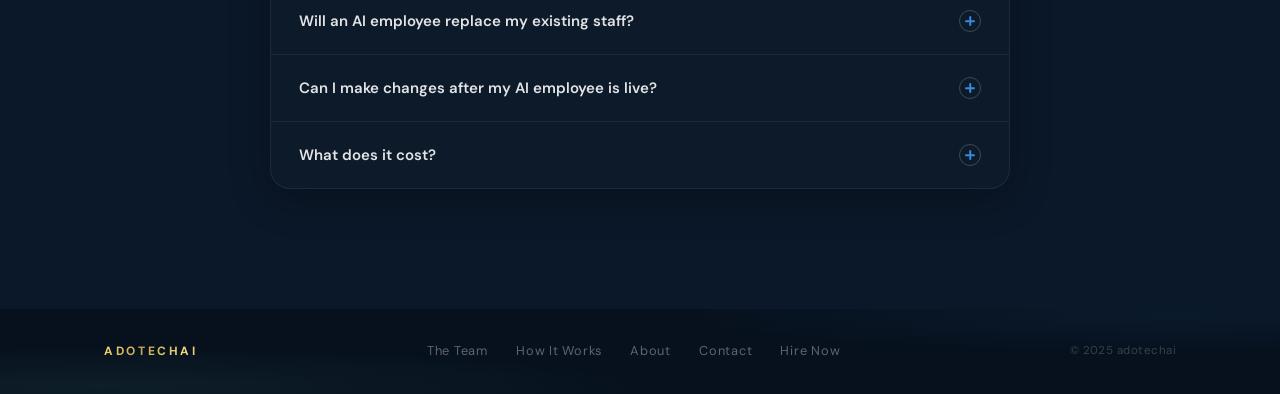
==== commit 042d3c8d: "Add top divider above mission lead, widen text to fill section" ====
--- a/index.html
+++ b/index.html
@@ -1466,7 +1466,7 @@
        ABOUT — MANIFESTO CARD
        ============================================================ */
     .about-manifesto {
-      max-width: 680px;
+      max-width: 900px;
       margin: 0 auto;
       text-align: center;
     }
@@ -1491,9 +1491,6 @@
       color: rgba(255,255,255,0.5);
       line-height: 1.85;
       margin: 0 0 20px;
-      max-width: 580px;
-      margin-left: auto;
-      margin-right: auto;
     }
     .about-manifesto__body:last-of-type { margin-bottom: 40px; }
     .about-manifesto__closing {
@@ -1974,6 +1971,7 @@
 
       <!-- MISSION STATEMENT -->
       <div class="about-manifesto">
+        <div class="about-manifesto__divider"></div>
         <p class="about-manifesto__lead">AI is only part of what we care about.</p>
         <div class="about-manifesto__divider"></div>
         <p class="about-manifesto__body">We're genuinely invested in the businesses we work with — the people, the challenges, the direction. The AI Employees we deploy are a tool, not the finish line.</p>
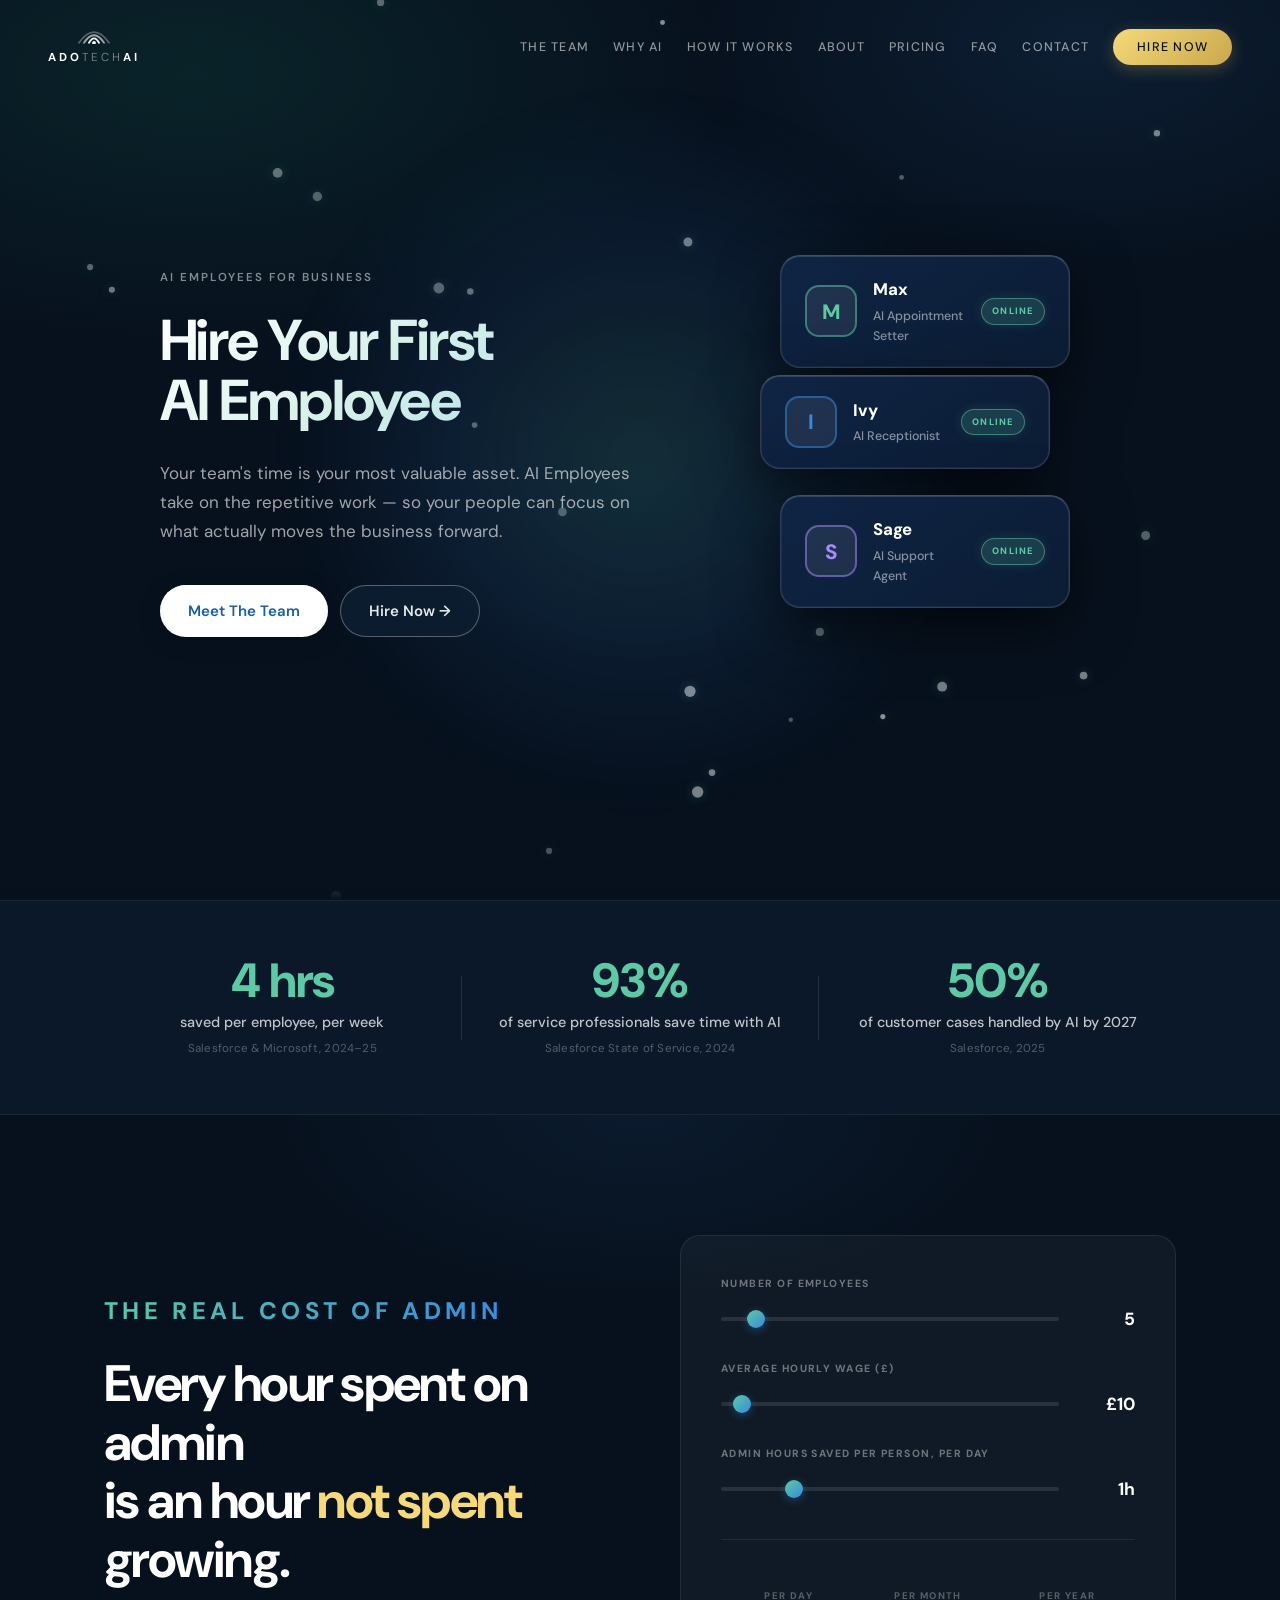
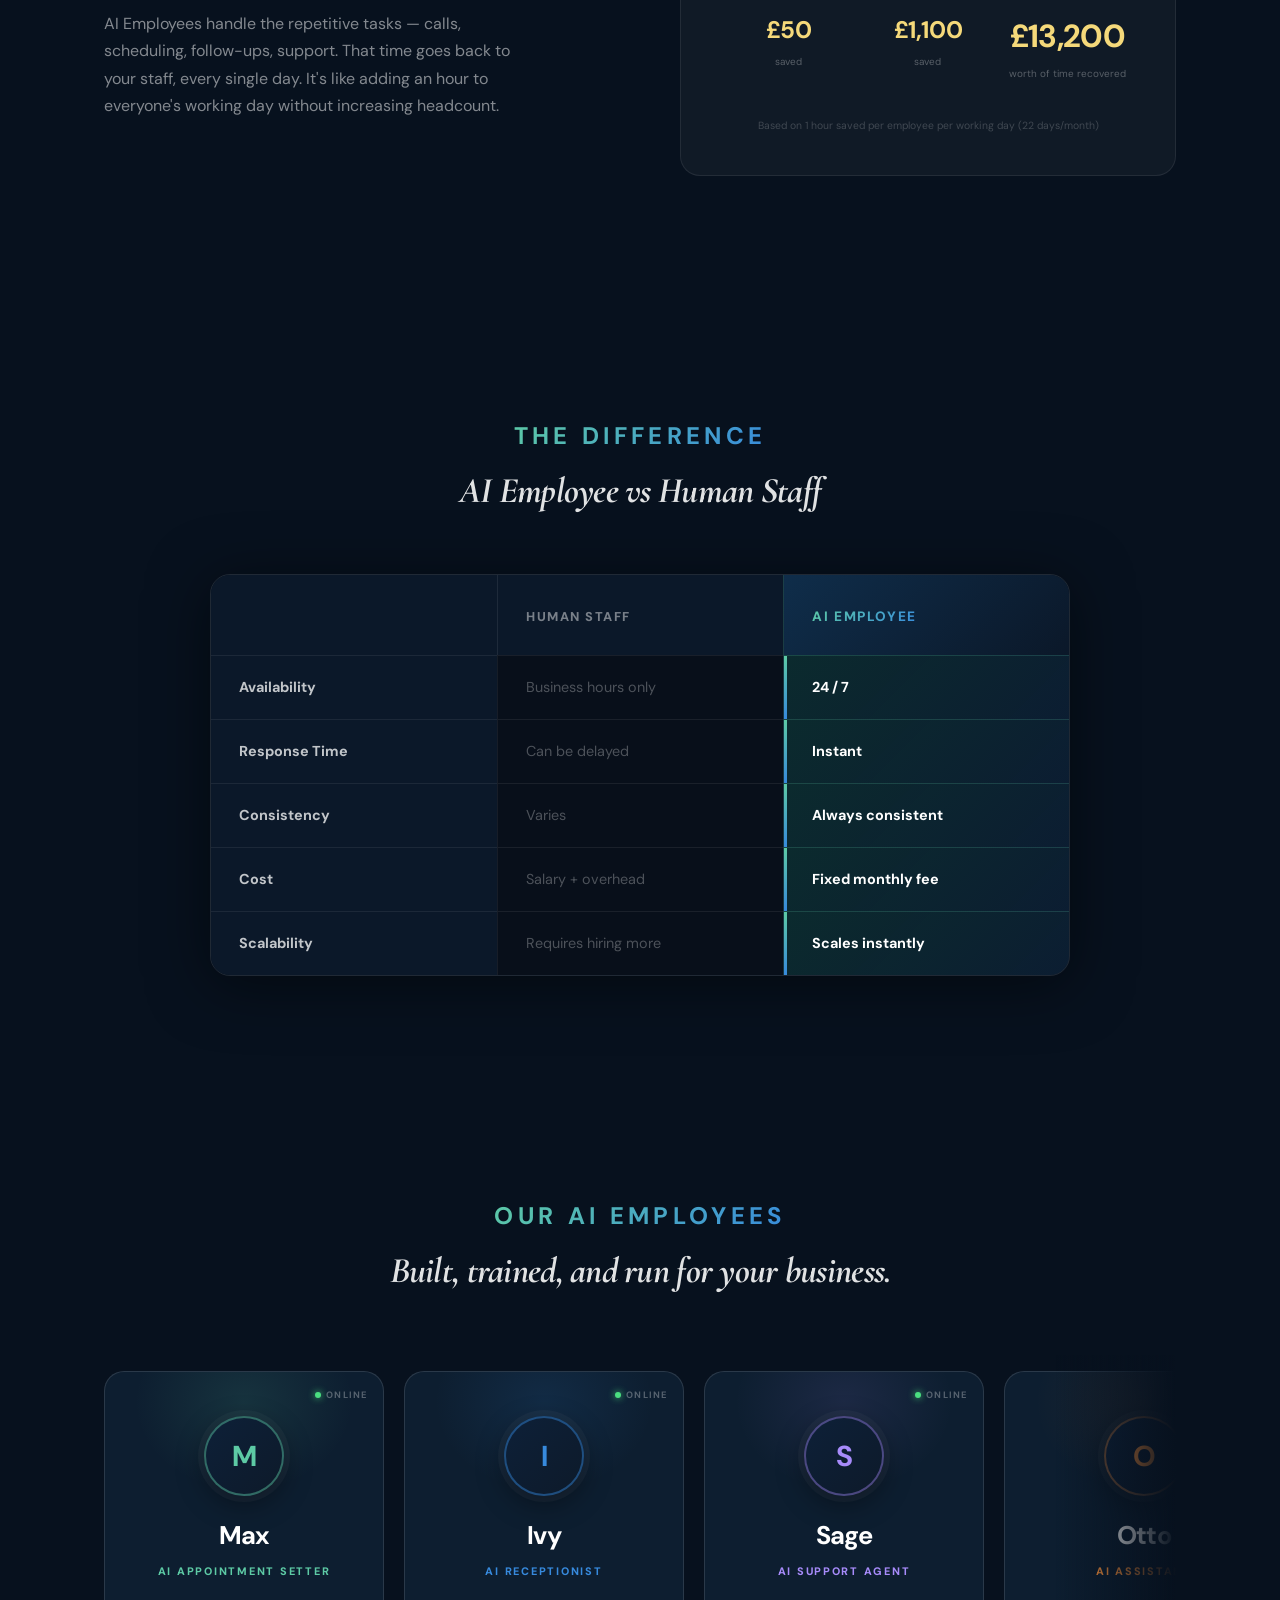
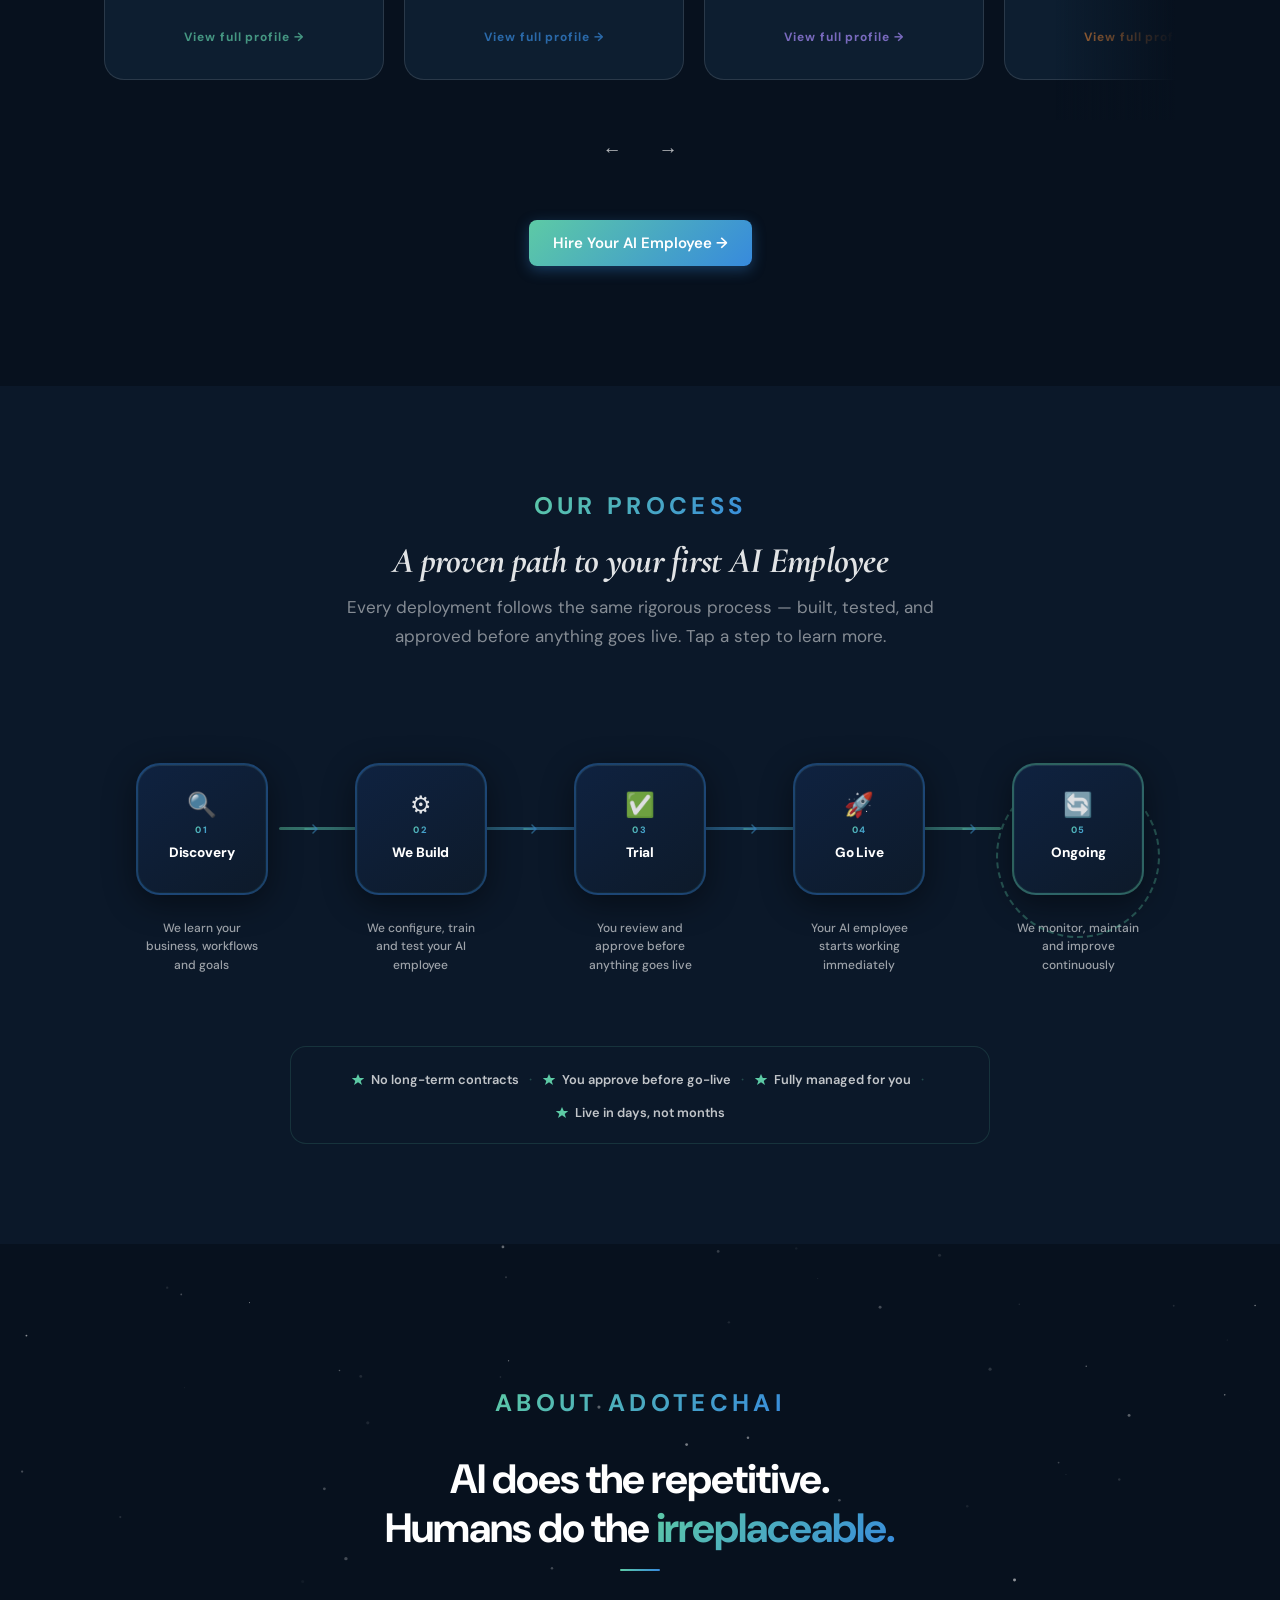
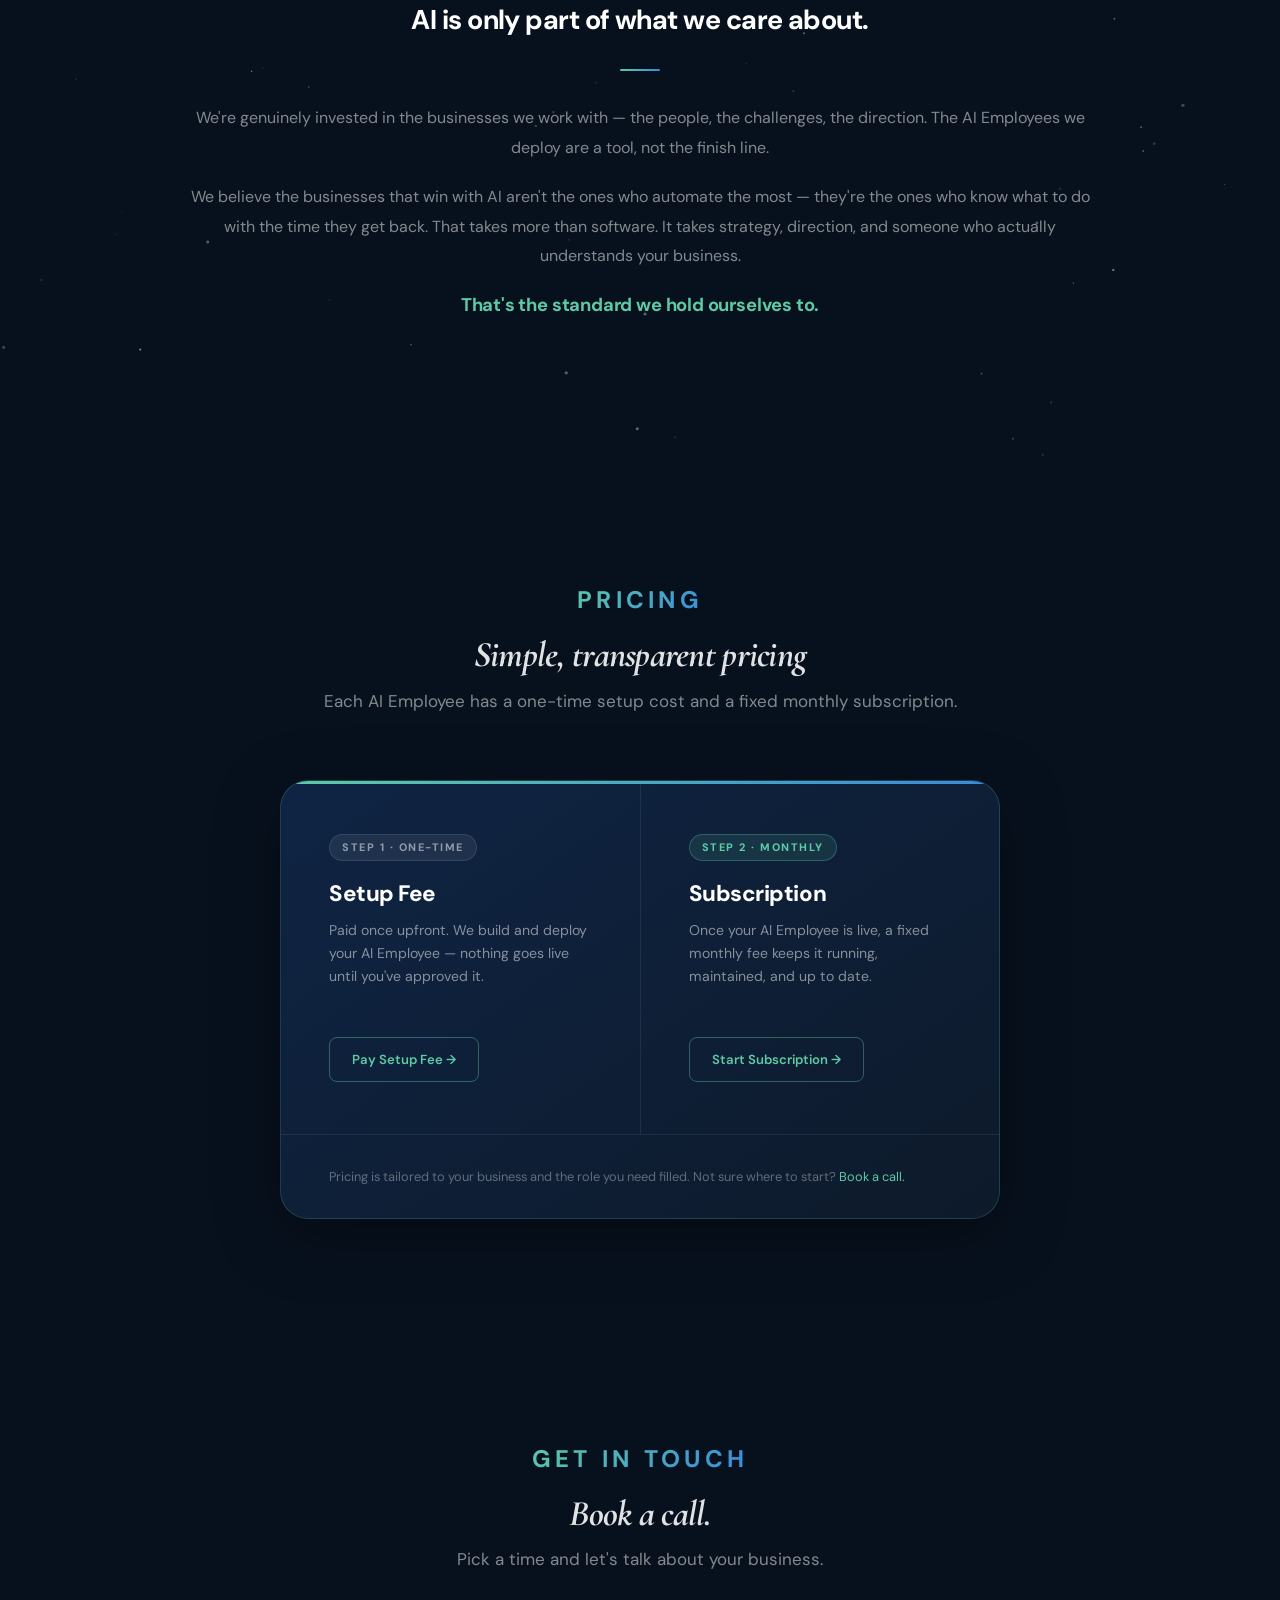
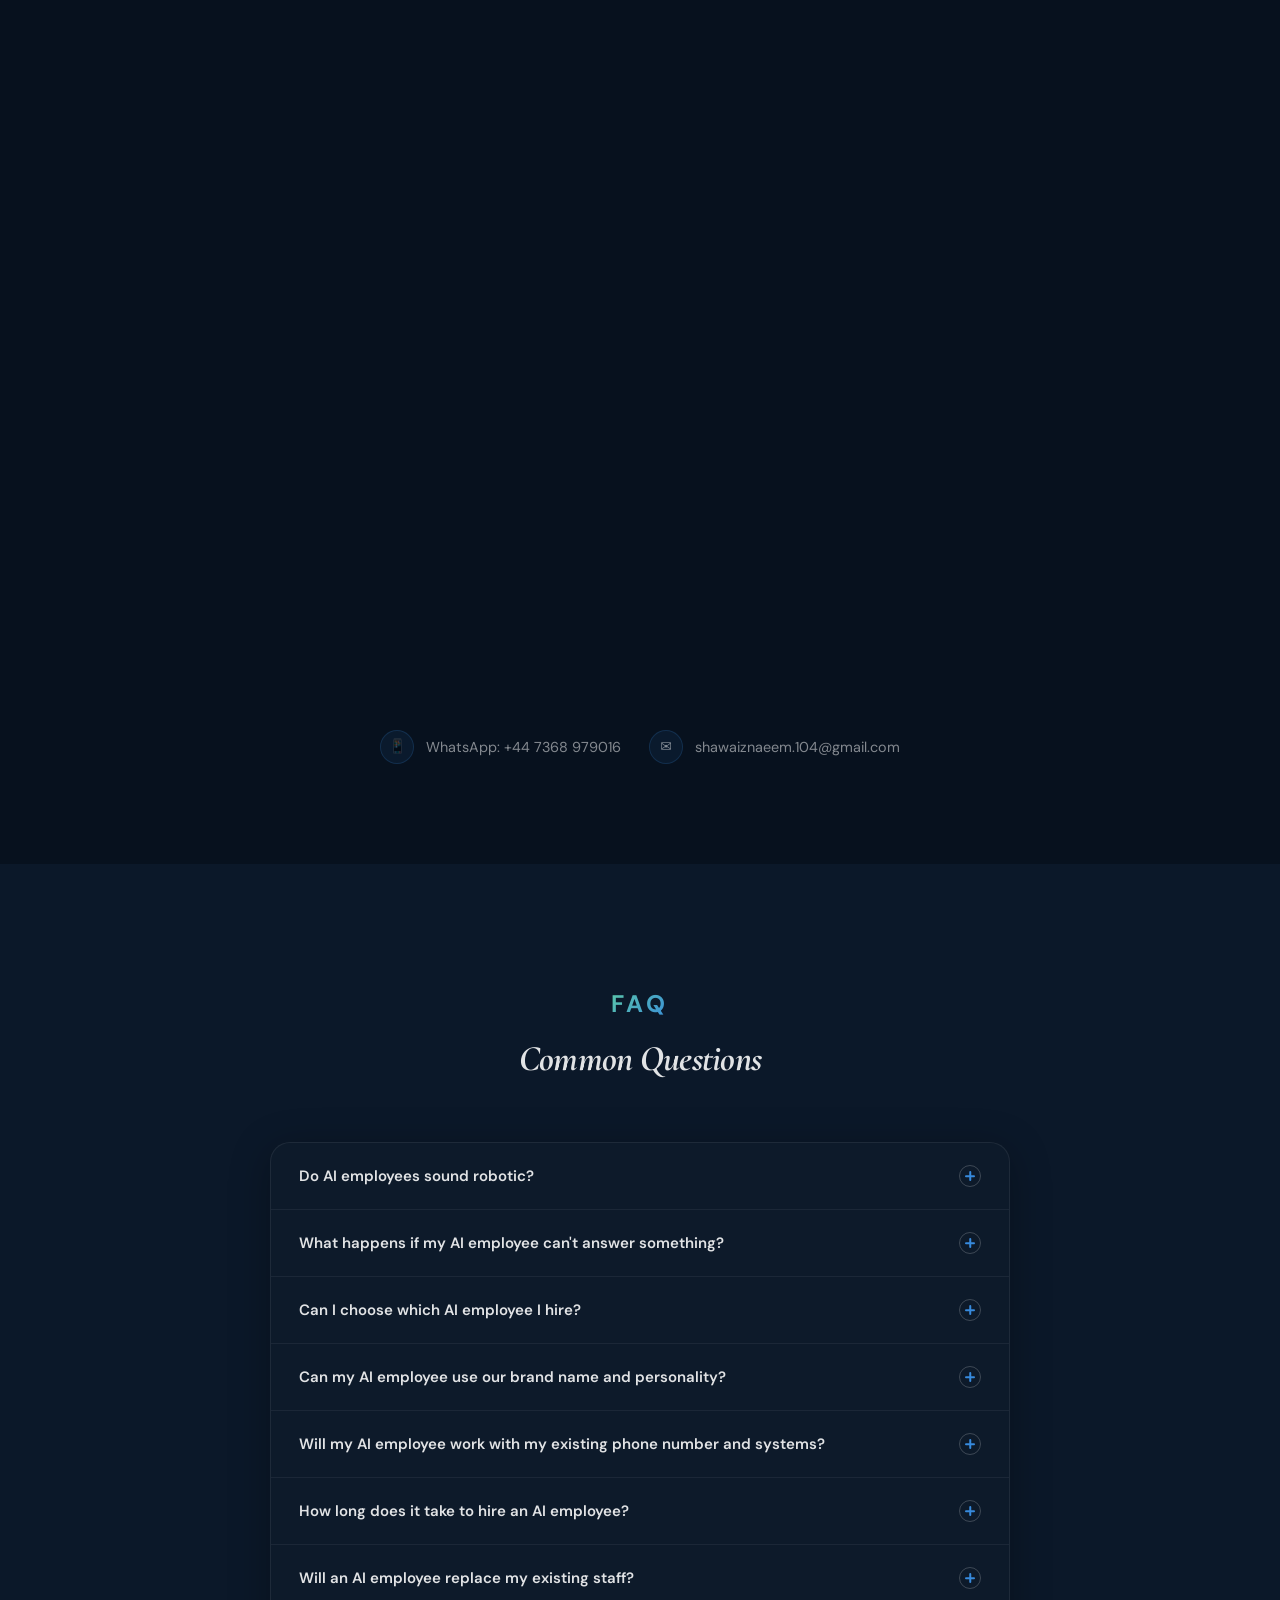
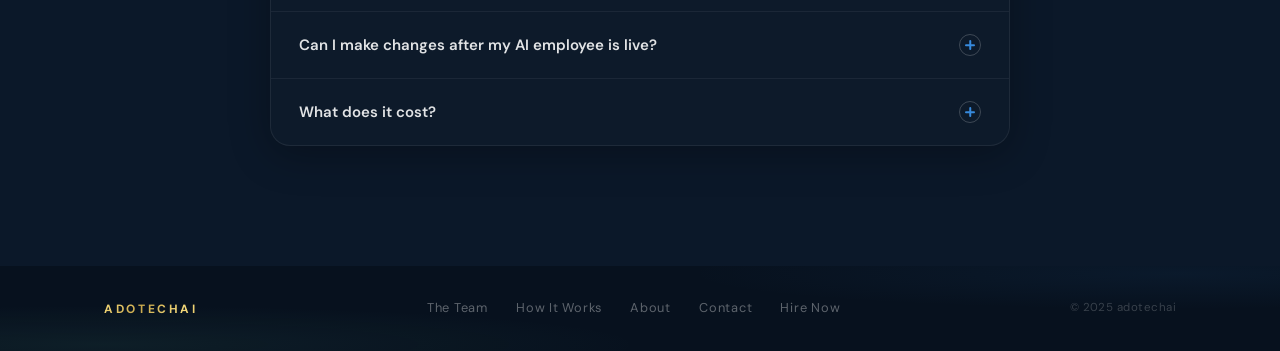
==== commit 17cbc2ea: "Remove pricing banner note, push buttons down with margin-top" ====
--- a/index.html
+++ b/index.html
@@ -2016,9 +2016,6 @@
       </div>
 
       <div class="pricing-single">
-        <div class="pricing-steps-note">
-          <span class="pricing-steps-note__text">Both payments are required — setup first, then monthly once your AI Employee is live.</span>
-        </div>
         <div class="pricing-row">
           <div class="pricing-row__block">
             <span class="pricing-row__badge">Step 1 · One-time</span>
--- a/styles.css
+++ b/styles.css
@@ -1215,6 +1215,7 @@
   display: inline-block;
   font-size: 0.82rem;
   padding: 11px 22px;
+  margin-top: 20px;
   background: transparent !important;
   border: 1px solid rgba(93,202,165,0.4) !important;
   color: #5DCAA5 !important;
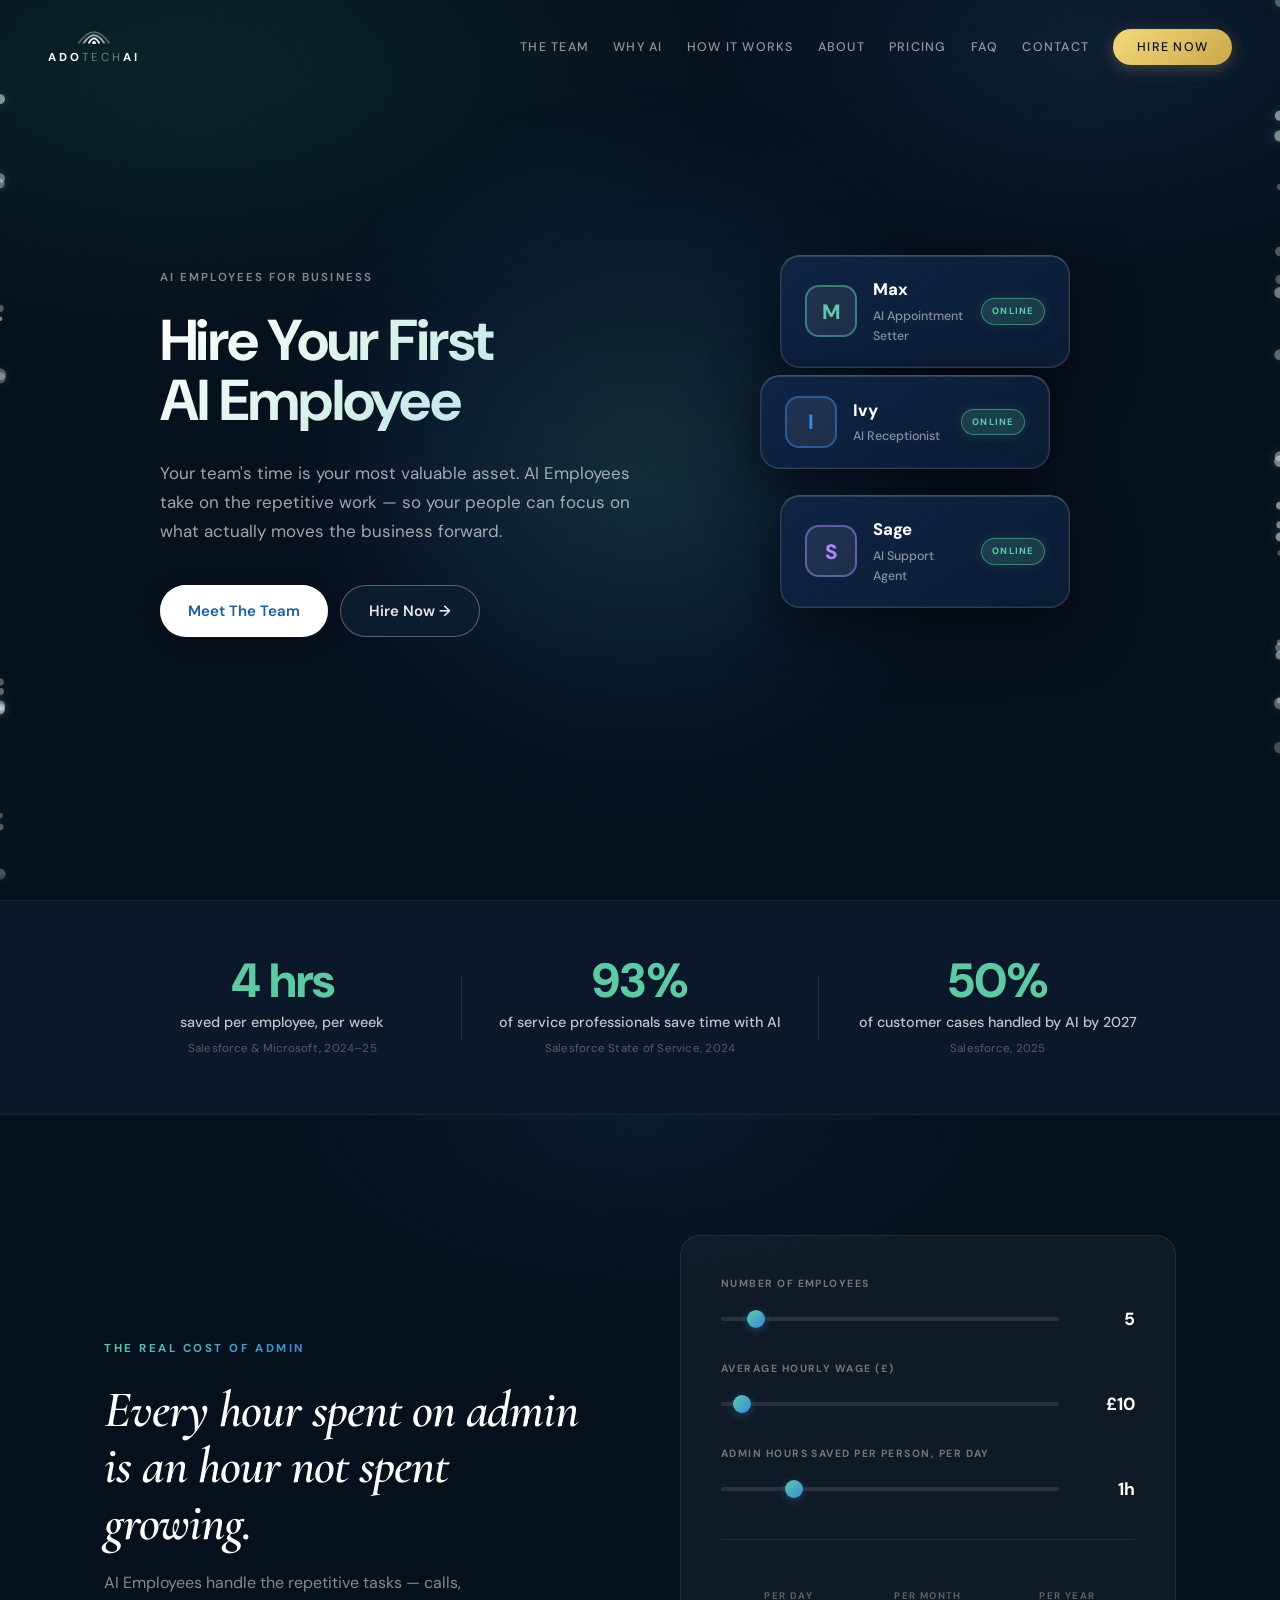
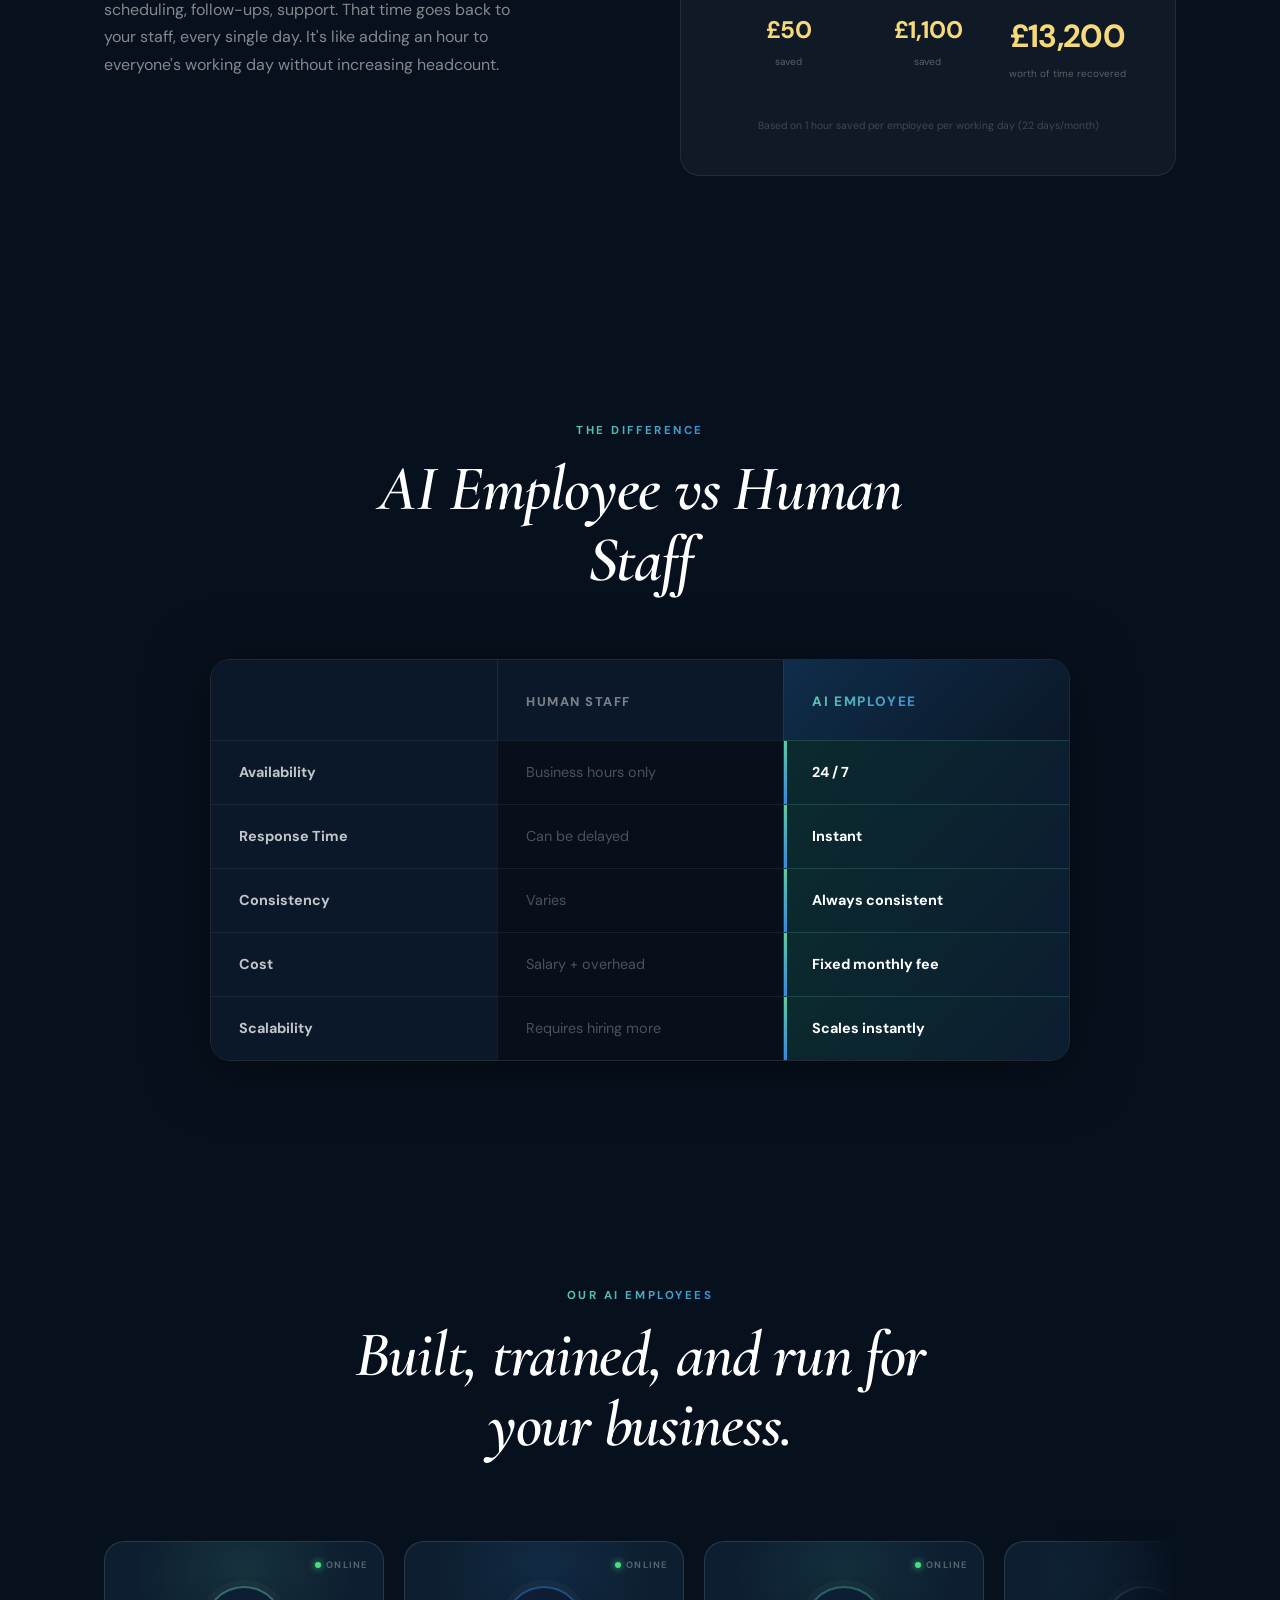
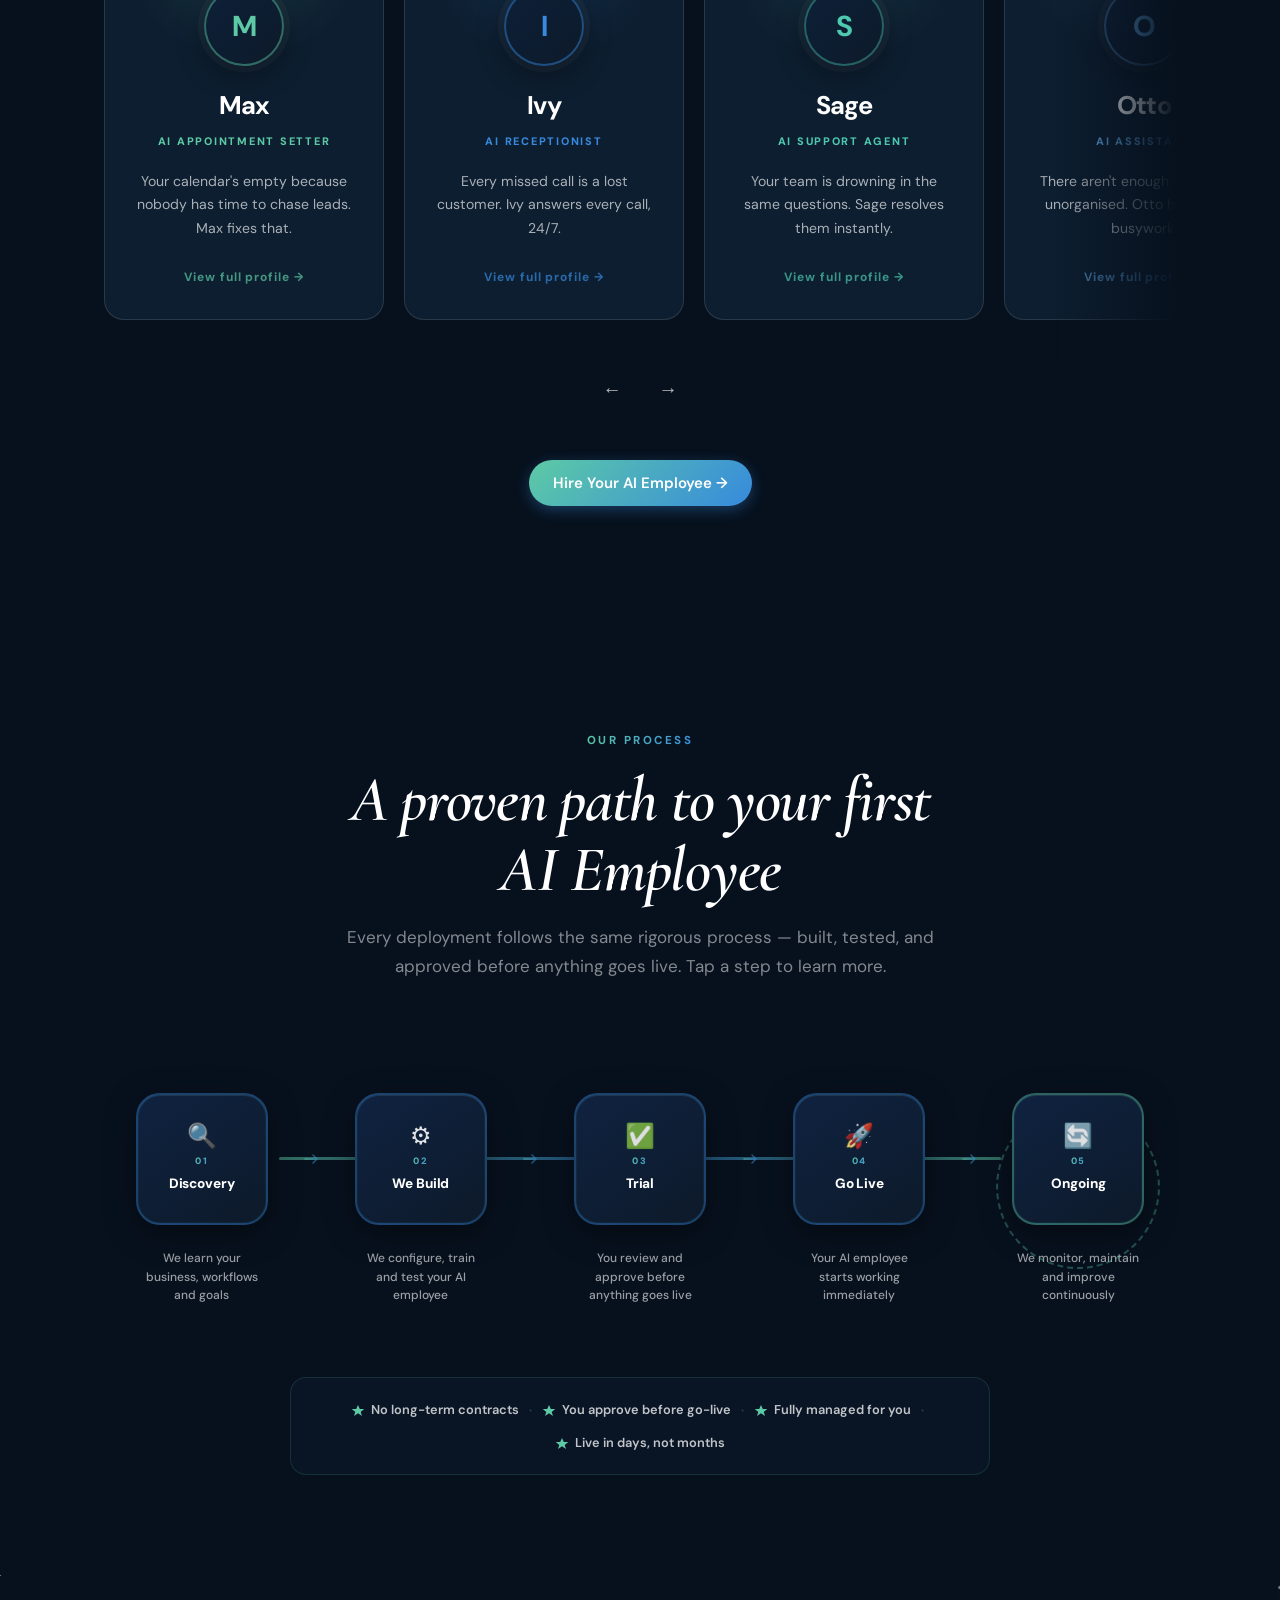
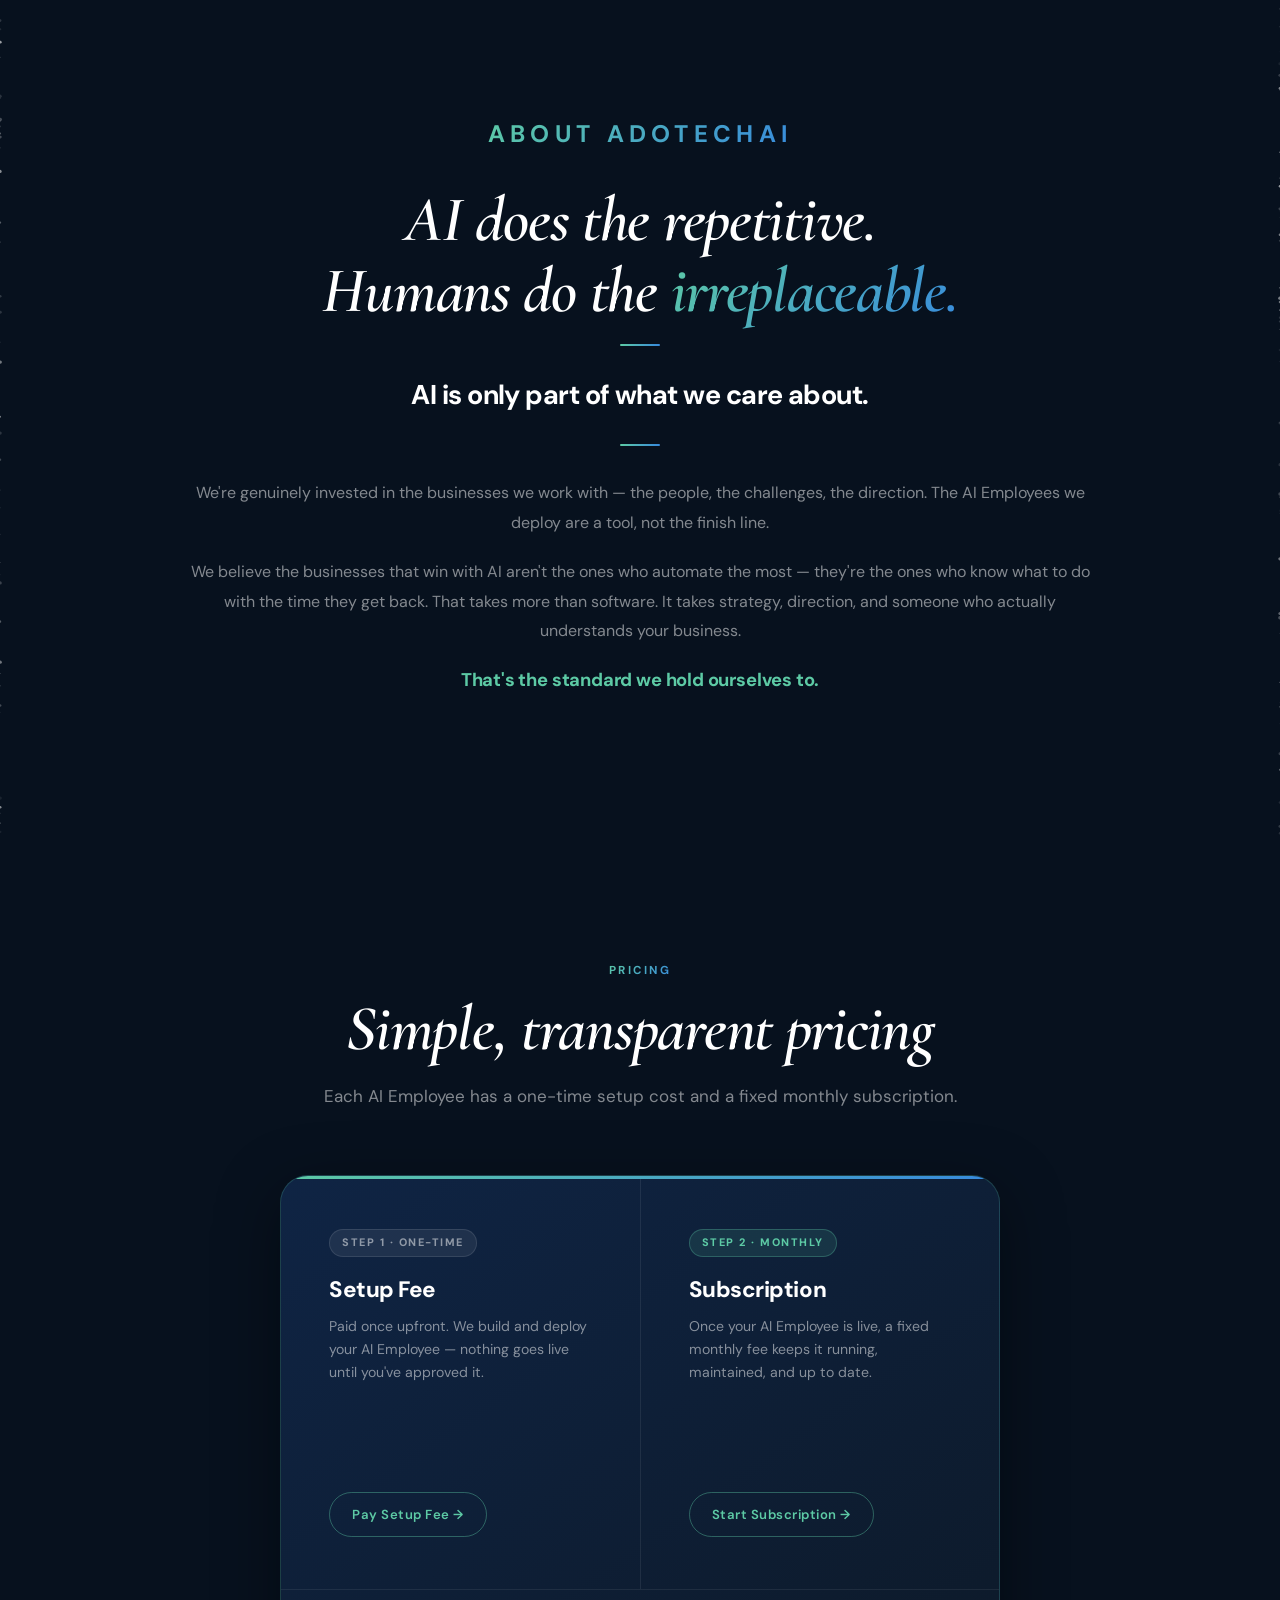
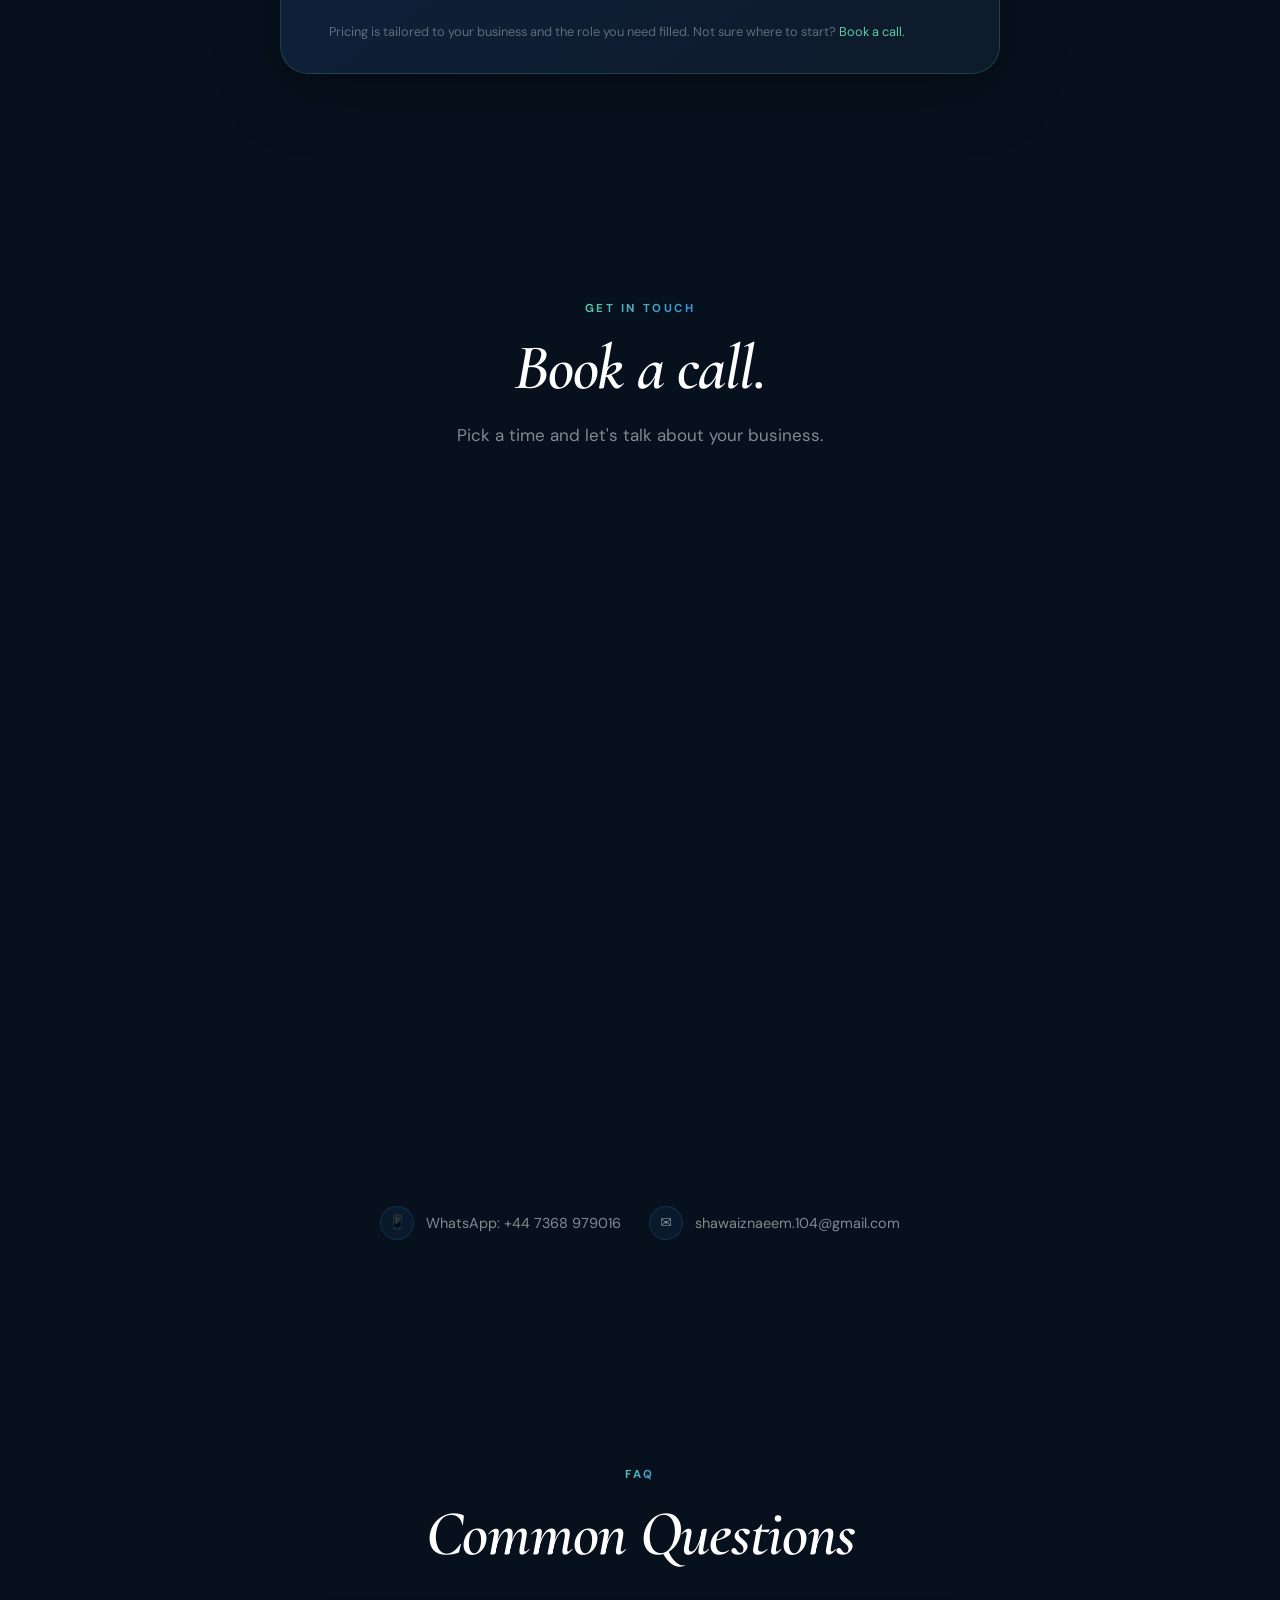
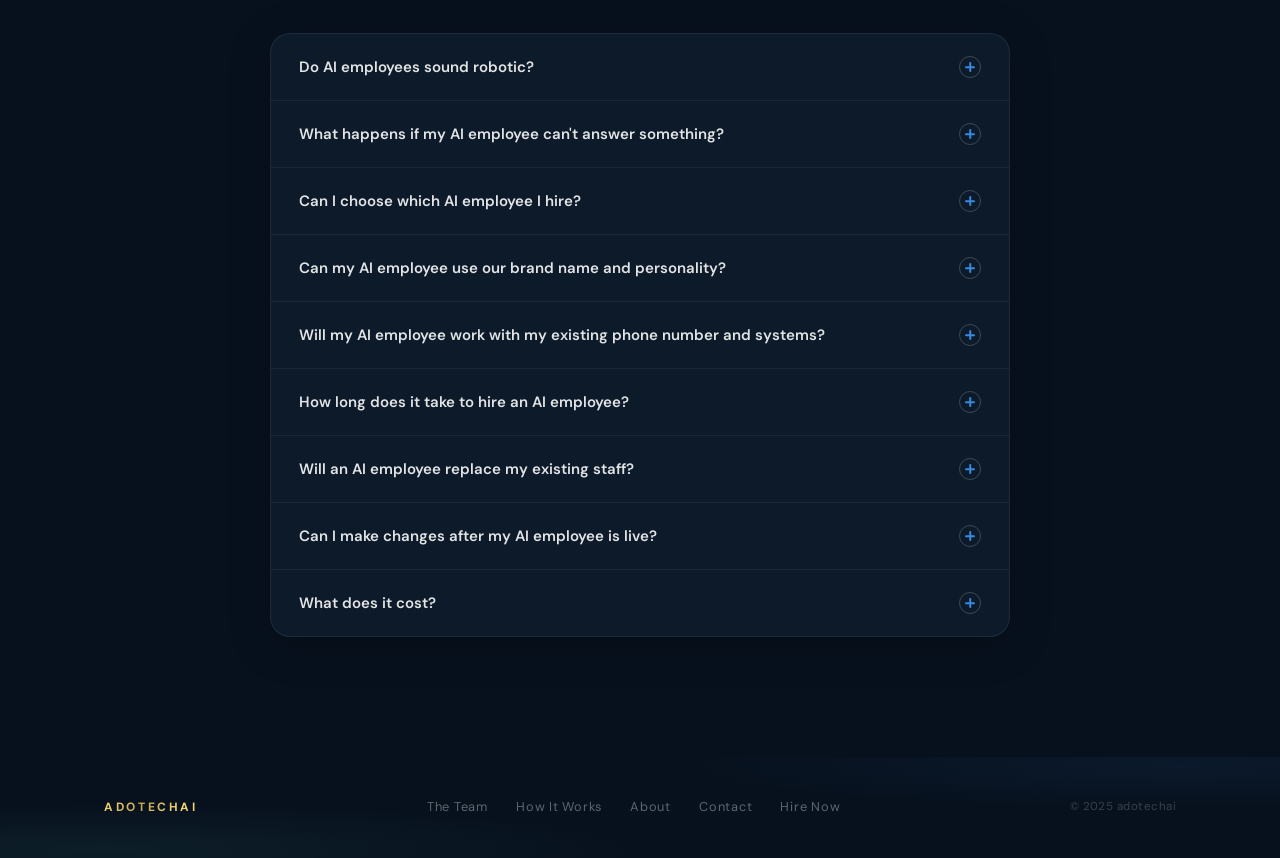
==== commit 4ff89839: "Congruity fixes and dead code removal - Fix carousel card tagline (was incorrectly hidden) - Fix FAQ" ====
--- a/index.html
+++ b/index.html
@@ -407,14 +407,14 @@
 
     /* ---- Profile Card ---- */
 
-    /* Per-card accent colours */
+    /* Per-card accent colours — teal/blue palette */
     .lineup-card:nth-child(1) { --card-accent: #5DCAA5; --card-ring: rgba(93,202,165,0.45);  --card-glow: rgba(93,202,165,0.12);  }
-    .lineup-card:nth-child(2) { --card-accent: #378ADD; --card-ring: rgba(55,138,221,0.45);   --card-glow: rgba(55,138,221,0.12);  }
-    .lineup-card:nth-child(3) { --card-accent: #a78bfa; --card-ring: rgba(167,139,250,0.4);   --card-glow: rgba(167,139,250,0.1);  }
-    .lineup-card:nth-child(4) { --card-accent: #fb923c; --card-ring: rgba(251,146,60,0.4);    --card-glow: rgba(251,146,60,0.08);  }
-    .lineup-card:nth-child(5) { --card-accent: #38bdf8; --card-ring: rgba(56,189,248,0.4);    --card-glow: rgba(56,189,248,0.08);  }
-    .lineup-card:nth-child(6) { --card-accent: #f472b6; --card-ring: rgba(244,114,182,0.4);   --card-glow: rgba(244,114,182,0.08); }
-    .lineup-card:nth-child(7) { --card-accent: #f5d97a; --card-ring: rgba(245,217,122,0.4);   --card-glow: rgba(245,217,122,0.08); }
+    .lineup-card:nth-child(2) { --card-accent: #378ADD; --card-ring: rgba(55,138,221,0.45);  --card-glow: rgba(55,138,221,0.12);  }
+    .lineup-card:nth-child(3) { --card-accent: #4dc9b0; --card-ring: rgba(77,201,176,0.4);   --card-glow: rgba(77,201,176,0.1);   }
+    .lineup-card:nth-child(4) { --card-accent: #5ba3e0; --card-ring: rgba(91,163,224,0.4);   --card-glow: rgba(91,163,224,0.1);   }
+    .lineup-card:nth-child(5) { --card-accent: #3ebfa8; --card-ring: rgba(62,191,168,0.4);   --card-glow: rgba(62,191,168,0.08);  }
+    .lineup-card:nth-child(6) { --card-accent: #6bb8f0; --card-ring: rgba(107,184,240,0.4);  --card-glow: rgba(107,184,240,0.08); }
+    .lineup-card:nth-child(7) { --card-accent: #f5d97a; --card-ring: rgba(245,217,122,0.4);  --card-glow: rgba(245,217,122,0.08); }
 
     .lineup-card {
       flex: 0 0 280px;
@@ -619,7 +619,7 @@
 
     /* Hide old elements */
     .lineup-card__tasks, .lineup-card__number,
-    .lineup-card__tagline, .lineup-card__badge { display: none; }
+    .lineup-card__badge { display: none; }
 
     /* ============================================================
        ROI CALCULATOR — dark section
@@ -1157,9 +1157,11 @@
        ============================================================ */
     .contact-direct {
       display: flex;
-      flex-direction: column;
-      gap: 14px;
-      margin-top: 28px;
+      flex-direction: row;
+      flex-wrap: wrap;
+      gap: 28px;
+      margin-top: 32px;
+      justify-content: center;
     }
     .contact-direct a {
       display: flex;
@@ -1552,6 +1554,7 @@
     <a href="#process" onclick="closeMobileNav()">How It Works</a>
     <a href="#about" onclick="closeMobileNav()">About</a>
     <a href="#pricing" onclick="closeMobileNav()">Pricing</a>
+    <a href="#faq" onclick="closeMobileNav()">FAQ</a>
     <a href="#contact" onclick="closeMobileNav()">Contact</a>
     <a href="#pricing" class="site-nav__buy" onclick="closeMobileNav()">Hire Now</a>
   </div>
@@ -1637,8 +1640,8 @@
       <div class="roi-inner">
 
         <div class="roi-left">
-          <p class="section__eyebrow section__eyebrow--light" style="margin-bottom:24px;">The Real Cost of Admin</p>
-          <h2 class="roi-headline">Every hour spent on admin<br>is an hour <em>not spent</em> growing.</h2>
+          <p class="section__eyebrow section__eyebrow" style="margin-bottom:24px;">The Real Cost of Admin</p>
+          <h2 class="section__display" style="font-size:clamp(2rem,4vw,3.2rem);text-align:left;">Every hour spent on admin<br>is an hour <em>not spent</em> growing.</h2>
           <p class="roi-lead">AI Employees handle the repetitive tasks — calls, scheduling, follow-ups, support. That time goes back to your staff, every single day. It's like adding an hour to everyone's working day without increasing headcount.</p>
         </div>
 
@@ -1965,8 +1968,8 @@
     <canvas class="section-particles" id="aboutParticles"></canvas>
     <div class="container">
       <div class="about-header">
-        <p class="section__eyebrow section__eyebrow--light" style="font-size: 1.5rem; margin-bottom: 32px;">About adotechai</p>
-        <h2 class="about-mission">AI does the repetitive.<br>Humans do the <em>irreplaceable.</em></h2>
+        <p class="section__eyebrow section__eyebrow" style="font-size: 1.5rem; margin-bottom: 32px;">About adotechai</p>
+        <h2 class="section__display">AI does the repetitive.<br>Humans do the <em style="background:linear-gradient(135deg,#5DCAA5,#378ADD);-webkit-background-clip:text;-webkit-text-fill-color:transparent;background-clip:text;font-style:italic;">irreplaceable.</em></h2>
       </div>
 
       <!-- MISSION STATEMENT -->
@@ -2021,14 +2024,14 @@
             <span class="pricing-row__badge">Step 1 · One-time</span>
             <h3 class="pricing-row__name">Setup Fee</h3>
             <p class="pricing-row__desc">Paid once upfront. We build and deploy your AI Employee — nothing goes live until you've approved it.</p>
-            <a href="https://buy.stripe.com/bJe14of3FbC8fGWg5i8IU02" class="btn btn--primary pricing-row__btn" target="_blank" rel="noopener">Pay Setup Fee →</a>
+            <a href="https://buy.stripe.com/bJe14of3FbC8fGWg5i8IU02" class="pricing-row__btn" target="_blank" rel="noopener">Pay Setup Fee →</a>
           </div>
           <div class="pricing-row__divider"></div>
           <div class="pricing-row__block">
             <span class="pricing-row__badge pricing-row__badge--green">Step 2 · Monthly</span>
             <h3 class="pricing-row__name">Subscription</h3>
             <p class="pricing-row__desc">Once your AI Employee is live, a fixed monthly fee keeps it running, maintained, and up to date.</p>
-            <a href="https://buy.stripe.com/5kQbJ25t59u0gL02es8IU01" class="btn btn--primary pricing-row__btn" target="_blank" rel="noopener">Start Subscription →</a>
+            <a href="https://buy.stripe.com/5kQbJ25t59u0gL02es8IU01" class="pricing-row__btn" target="_blank" rel="noopener">Start Subscription →</a>
           </div>
         </div>
         <div class="pricing-single__cta">
@@ -2052,7 +2055,7 @@
       <script type="text/javascript" src="https://assets.calendly.com/assets/external/widget.js" async></script>
       <!-- Calendly inline widget end -->
 
-      <div class="contact-direct" style="justify-content:center; flex-direction:row; flex-wrap:wrap; gap:28px; margin-top:32px;">
+      <div class="contact-direct">
         <a href="https://wa.me/447368979016" target="_blank" rel="noopener">
           <span class="contact-direct__icon">📱</span>
           WhatsApp: +44 7368 979016
@@ -2100,7 +2103,7 @@
             <span class="faq-icon"></span>
           </button>
           <div class="faq-a">
-            <p>Yes. You can hire Aria (Receptionist), Max (Secretary), Nova (Support Agent), or we can build you a fully custom AI employee tailored to a specific role in your business.</p>
+            <p>Yes. You can hire Max (Appointment Setter), Ivy (Receptionist), Sage (Support Agent), Otto (Assistant), Iris (Research Assistant), Leo (Content Creator) — or we can build you a fully custom AI Employee tailored to a specific role in your business.</p>
           </div>
         </div>
 
@@ -2194,7 +2197,7 @@
   </div>
 
   <!-- ===================== FOOTER ===================== -->
-  <footer class="footer" style="padding: 32px 0;">
+  <footer class="footer">
     <div class="footer__bg"></div>
     <div class="container" style="display:flex; align-items:center; justify-content:space-between; flex-wrap:wrap; gap:16px;">
       <p class="footer__wordmark" style="margin:0; font-size:0.75rem;">ADOTECHAI</p>
--- a/styles.css
+++ b/styles.css
@@ -65,26 +65,8 @@
   padding: 0 24px;
 }
 
-.section {
-  padding: 96px 0;
-}
-
 .section--alt {
   background: var(--bg-alt);
-}
-
-.section__header {
-  text-align: center;
-  max-width: 600px;
-  margin: 0 auto 56px;
-}
-
-.section__header h2 {
-  font-size: clamp(1.6rem, 3vw, 2.25rem);
-  font-weight: 700;
-  letter-spacing: -0.02em;
-  color: var(--text);
-  margin-bottom: 12px;
 }
 
 .section__header p {
@@ -93,22 +75,6 @@
   line-height: 1.7;
 }
 
-.section__sub-kicker {
-  display: inline-block;
-  margin-top: 20px;
-  font-size: 0.8125rem;
-  font-weight: 700;
-  text-transform: uppercase;
-  letter-spacing: 0.12em;
-  background: var(--gradient);
-  -webkit-background-clip: text;
-  -webkit-text-fill-color: transparent;
-  background-clip: text;
-}
-
-.section__header--light h2,
-.section__header--light p { color: #fff; }
-
 /* ============================================================
    BUTTONS
    ============================================================ */
@@ -117,7 +83,7 @@
   align-items: center;
   justify-content: center;
   padding: 11px 24px;
-  border-radius: 8px;
+  border-radius: 100px;
   font-family: var(--font);
   font-size: 0.9375rem;
   font-weight: 600;
@@ -140,29 +106,6 @@
   text-decoration: none;
 }
 
-.btn--outline {
-  background: transparent;
-  color: var(--blue-dark);
-  border: 1.5px solid var(--blue);
-}
-
-.btn--outline:hover {
-  background: var(--blue);
-  color: #fff;
-  text-decoration: none;
-}
-
-.btn--nav {
-  background: var(--gradient);
-  color: #fff;
-  padding: 8px 18px;
-  font-size: 0.875rem;
-  border-radius: 7px;
-  box-shadow: 0 2px 8px rgba(55,138,221,0.3);
-}
-
-.btn--nav:hover { opacity: 0.88; text-decoration: none; }
-
 .btn--full { width: 100%; }
 
 /* ============================================================
@@ -177,230 +120,6 @@
   overflow: hidden;
 }
 
-
-/* ---- Frame system ---- */
-.hero__frame {
-  position: relative;
-  display: flex;
-  align-items: center;
-  justify-content: center;
-  width: 100%;
-  height: calc(100vh - 180px);
-  border: 1px solid rgba(255,255,255,0.1);
-  border-radius: 32px;
-  opacity: 0;
-  animation: frameEnter 0.6s ease 0.1s forwards;
-}
-
-@keyframes frameEnter {
-  to { opacity: 1; }
-}
-
-
-/* adotechai brand mark — top centre of frame */
-.frame__top-centre {
-  position: absolute;
-  top: 0;
-  left: 50%;
-  transform: translate(-50%, -75%);
-  padding-bottom: 16px;
-  display: flex;
-  flex-direction: column;
-  align-items: center;
-  z-index: 10;
-}
-
-.frame__brand {
-  display: flex;
-  flex-direction: column;
-  align-items: center;
-  gap: 6px;
-  text-decoration: none !important;
-  white-space: nowrap;
-}
-
-.frame__brand-symbol {
-  filter: drop-shadow(0 0 6px rgba(255,255,255,0.35));
-  transition: filter 0.25s ease;
-}
-
-.frame__brand:hover .frame__brand-symbol {
-  filter: drop-shadow(0 0 12px rgba(255,255,255,0.7));
-}
-
-.frame__brand-text {
-  font-family: var(--font);
-  font-size: 1.05rem;
-  letter-spacing: 0.28em;
-  text-transform: uppercase;
-}
-
-.frame__brand-ado {
-  font-weight: 700;
-  color: rgba(255,255,255,1);
-}
-
-.frame__brand-tech {
-  font-weight: 300;
-  color: rgba(255,255,255,0.6);
-}
-
-.frame__brand-ai {
-  font-weight: 700;
-  color: rgba(255,255,255,1);
-}
-
-.frame__brand:hover {
-  text-decoration: none !important;
-}
-
-/* Vertical connecting line: brand → card top — draws itself in */
-.frame__brand-line {
-  width: 1px;
-  height: 28px;
-  background: linear-gradient(to bottom, rgba(255,255,255,0.4), transparent);
-  transform-origin: top;
-  transform: scaleY(0);
-  animation: lineGrow 0.5s cubic-bezier(0.22, 1, 0.36, 1) 1s forwards;
-}
-
-@keyframes lineGrow {
-  to { transform: scaleY(1); }
-}
-
-/* Brand mark entrance */
-.frame__brand {
-  opacity: 0;
-  animation: chipFadeIn 0.5s ease 0.9s forwards;
-}
-
-/* Frame chips */
-.frame__chip {
-  position: absolute;
-  display: inline-flex;
-  align-items: center;
-  padding: 8px 16px;
-  border-radius: 100px;
-  font-family: var(--font);
-  font-size: 0.8rem;
-  font-weight: 600;
-  color: rgba(255,255,255,0.82) !important;
-  text-decoration: none !important;
-  white-space: nowrap;
-  background: rgba(10,22,38,0.97);
-  border: 1px solid rgba(255,255,255,0.18);
-  box-shadow: 0 2px 16px rgba(0,0,0,0.3), inset 0 1px 0 rgba(255,255,255,0.1);
-  transition: background 0.22s ease, color 0.22s ease, transform 0.22s ease;
-}
-
-.frame__chip:hover {
-  background: rgba(255,255,255,0.16);
-  color: #fff !important;
-  transform: scale(1.05);
-  text-decoration: none !important;
-}
-
-.frame__chip--cta {
-  background: rgba(255,255,255,0.92);
-  color: var(--blue-dark) !important;
-  border-color: rgba(255,255,255,0.7);
-  font-weight: 700;
-  box-shadow: 0 4px 20px rgba(0,0,0,0.2);
-}
-
-.frame__chip--cta:hover {
-  background: #fff;
-  color: var(--blue-dark) !important;
-  transform: scale(1.05);
-}
-
-/* Chip stagger entrance */
-.frame__chip[data-pos="tl"] { animation: chipFadeIn 0.45s ease 1.0s both; }
-.frame__chip[data-pos="tr"] { animation: chipFadeIn 0.45s ease 1.0s both; }
-.frame__chip[data-pos="bl"] { animation: chipFadeIn 0.45s ease 1.15s both; }
-.frame__chip[data-pos="br"] { animation: chipFadeIn 0.45s ease 1.15s both; }
-.frame__chip[data-pos="bc"] { animation: chipFadeIn 0.45s ease 1.3s both; }
-
-@keyframes chipFadeIn {
-  from { opacity: 0; }
-  to   { opacity: 1; }
-}
-
-/* Chip positions — on the frame border */
-.frame__chip[data-pos="tl"] { top: 28%;   left: 0;  transform: translate(-50%, -50%); }
-.frame__chip[data-pos="tr"] { top: 28%;   right: 0; transform: translate(50%, -50%); }
-.frame__chip[data-pos="bl"] { top: 68%;   left: 0;  transform: translate(-50%, -50%); }
-.frame__chip[data-pos="br"] { top: 68%;   right: 0; transform: translate(50%, -50%); }
-.frame__chip[data-pos="bc"] { bottom: 0;  left: 50%; transform: translate(-50%, 50%); }
-
-.frame__chip[data-pos="tl"]:hover { transform: translate(-50%, -50%) scale(1.05); }
-.frame__chip[data-pos="tr"]:hover { transform: translate(50%, -50%) scale(1.05); }
-.frame__chip[data-pos="bl"]:hover { transform: translate(-50%, -50%) scale(1.05); }
-.frame__chip[data-pos="br"]:hover { transform: translate(50%, -50%) scale(1.05); }
-.frame__chip[data-pos="bc"]:hover { transform: translate(-50%, 50%) scale(1.05); }
-
-/* ---- Mobile nav ---- */
-.hero__mobile-nav {
-  display: none;
-  position: absolute;
-  top: 28px; right: 28px;
-  z-index: 20;
-}
-
-.hero__mobile-toggle {
-  display: flex;
-  flex-direction: column;
-  gap: 5px;
-  background: rgba(13,26,42,0.9);
-  border: 1px solid rgba(255,255,255,0.25);
-  border-radius: 10px;
-  cursor: pointer;
-  padding: 10px 12px;
-}
-
-.hero__mobile-toggle span {
-  display: block;
-  width: 20px;
-  height: 2px;
-  background: #fff;
-  border-radius: 2px;
-}
-
-.hero__mobile-menu {
-  display: none;
-  position: absolute;
-  top: calc(100% + 10px);
-  right: 0;
-  background: #0b1829;
-  border: 1px solid rgba(255,255,255,0.15);
-  border-radius: 16px;
-  padding: 12px;
-  min-width: 180px;
-  box-shadow: 0 20px 50px rgba(0,0,0,0.35);
-}
-
-.hero__mobile-menu.open { display: flex; flex-direction: column; gap: 2px; }
-
-.hero__mobile-menu a {
-  display: block;
-  padding: 10px 14px;
-  font-size: 0.9rem;
-  font-weight: 500;
-  color: rgba(255,255,255,0.85);
-  text-decoration: none;
-  border-radius: 10px;
-  transition: background var(--transition), color var(--transition);
-}
-
-.hero__mobile-menu a:hover { background: rgba(255,255,255,0.1); color: #fff; }
-
-.hero__mobile-cta {
-  margin-top: 6px;
-  background: rgba(255,255,255,0.95) !important;
-  color: var(--blue-dark) !important;
-  font-weight: 700 !important;
-  text-align: center;
-}
 
 /* ---- Centre stage ---- */
 .hero__stage {
@@ -523,39 +242,6 @@
   text-decoration: none !important;
 }
 
-/* ---- Scroll indicator ---- */
-.hero__scroll {
-  position: absolute;
-  bottom: 36px;
-  left: 50%;
-  transform: translateX(-50%);
-  z-index: 10;
-  display: flex;
-  flex-direction: column;
-  align-items: center;
-  gap: 8px;
-}
-
-.hero__scroll-label {
-  font-size: 0.6875rem;
-  font-weight: 600;
-  letter-spacing: 0.15em;
-  text-transform: uppercase;
-  color: rgba(255,255,255,0.4);
-}
-
-.hero__scroll-line {
-  width: 1px;
-  height: 48px;
-  background: linear-gradient(to bottom, rgba(255,255,255,0.4), transparent);
-  animation: scrollPulse 2s ease-in-out infinite;
-}
-
-@keyframes scrollPulse {
-  0%, 100% { opacity: 0.4; transform: scaleY(1); }
-  50%       { opacity: 1;   transform: scaleY(1.1); }
-}
-
 /* ============================================================
    CUSTOM CURSOR
    ============================================================ */
@@ -598,18 +284,6 @@
 }
 
 /* ============================================================
-   SECTION PARTICLE CANVAS (demo + usp)
-   ============================================================ */
-.section-particles {
-  position: absolute;
-  inset: 0;
-  width: 100%;
-  height: 100%;
-  z-index: 0;
-  pointer-events: none;
-}
-
-/* ============================================================
    FULL-PAGE PARTICLE CANVAS
    ============================================================ */
 .page-particles {
@@ -627,9 +301,6 @@
   background: #07111e;
 }
 
-.section--alt {
-  background: #0b1829;
-}
 
 /* ============================================================
    HERO FADE TRANSITION
@@ -661,22 +332,15 @@
 
 p.section__eyebrow {
   display: inline-block;
-  font-size: 1.5rem;
+  font-size: 0.72rem;
   font-weight: 700;
   text-transform: uppercase;
-  letter-spacing: 0.18em;
+  letter-spacing: 0.22em;
   background: linear-gradient(135deg, #5DCAA5, #378ADD);
   -webkit-background-clip: text;
   -webkit-text-fill-color: transparent;
   background-clip: text;
   margin-bottom: 14px;
-}
-
-.section__eyebrow--light {
-  background: linear-gradient(135deg, #8ae8cb, #9dd1f7);
-  -webkit-background-clip: text;
-  -webkit-text-fill-color: transparent;
-  background-clip: text;
 }
 
 .section__display {
@@ -690,351 +354,10 @@
   margin-bottom: 18px;
 }
 
-.section__display--light {
-  color: #ffffff;
-}
-
 .section__lead {
   font-size: 1.0625rem;
   color: rgba(255,255,255,0.5);
   line-height: 1.75;
-}
-
-.section__header--light h2,
-.section__header--light p { color: #fff; }
-
-/* ============================================================
-   BENTO GRID — USE CASES
-   ============================================================ */
-.bento-grid {
-  display: grid;
-  grid-template-columns: 1fr 1fr;
-  gap: 20px;
-}
-
-.bento-card {
-  position: relative;
-  z-index: 1;
-  border-radius: 24px;
-  padding: 52px 48px;
-  overflow: hidden;
-  color: #fff;
-  transition: transform 0.28s ease, box-shadow 0.28s ease;
-}
-
-.bento-card:hover {
-  transform: translateY(-4px);
-  box-shadow: 0 24px 60px rgba(0,0,0,0.25);
-}
-
-.bento-card--voice {
-  background: linear-gradient(140deg, #0b1a2e 0%, #0f2640 100%);
-  border: 1px solid rgba(93,202,165,0.2);
-  box-shadow: 0 12px 40px rgba(0,0,0,0.2);
-}
-
-.bento-card--text {
-  background: linear-gradient(140deg, #0a1828 0%, #102038 100%);
-  border: 1px solid rgba(55,138,221,0.2);
-  box-shadow: 0 12px 40px rgba(0,0,0,0.2);
-}
-
-.bento-bg-num {
-  position: absolute;
-  top: -12px;
-  right: 28px;
-  font-family: var(--font-display);
-  font-size: 9rem;
-  font-weight: 700;
-  font-style: italic;
-  color: rgba(255,255,255,0.04);
-  line-height: 1;
-  pointer-events: none;
-  user-select: none;
-}
-
-.bento-card__top {
-  display: flex;
-  align-items: center;
-  gap: 14px;
-  margin-bottom: 20px;
-}
-
-.bento-card__icon {
-  font-size: 1.75rem;
-}
-
-.bento-card__title {
-  font-family: var(--font-display);
-  font-size: 1.75rem;
-  font-weight: 600;
-  font-style: italic;
-  color: #fff;
-  letter-spacing: -0.01em;
-}
-
-.bento-card__lead {
-  font-size: 1rem;
-  color: rgba(255,255,255,0.6);
-  line-height: 1.65;
-  margin-bottom: 28px;
-}
-
-.bento-card__list {
-  list-style: none;
-  display: flex;
-  flex-direction: column;
-  gap: 12px;
-}
-
-.bento-card__list li {
-  font-size: 0.9375rem;
-  color: rgba(255,255,255,0.8);
-  padding-left: 22px;
-  position: relative;
-  line-height: 1.5;
-}
-
-.bento-card--voice .bento-card__list li::before {
-  content: '';
-  position: absolute;
-  left: 0;
-  top: 6px;
-  width: 8px;
-  height: 8px;
-  border-radius: 50%;
-  background: #5DCAA5;
-}
-
-.bento-card--text .bento-card__list li::before {
-  content: '';
-  position: absolute;
-  left: 0;
-  top: 6px;
-  width: 8px;
-  height: 8px;
-  border-radius: 50%;
-  background: #378ADD;
-}
-
-/* ============================================================
-   HOW IT WORKS — PROCESS CARDS
-   ============================================================ */
-.process-grid {
-  display: grid;
-  grid-template-columns: repeat(4, 1fr);
-  gap: 16px;
-}
-
-.process-card {
-  background: #0d1a2a;
-  border: 1px solid rgba(255,255,255,0.1);
-  border-radius: 20px;
-  padding: 44px 36px 40px;
-  position: relative;
-  z-index: 1;
-  overflow: hidden;
-  transition: transform 0.25s ease, box-shadow 0.25s ease;
-}
-
-.process-card:hover {
-  transform: translateY(-6px);
-  box-shadow: 0 24px 56px rgba(0,0,0,0.4);
-  border-color: rgba(93,202,165,0.25);
-}
-
-.process-card__num {
-  font-family: var(--font-display);
-  font-size: 0.8rem;
-  font-weight: 800;
-  font-style: normal;
-  letter-spacing: 0.16em;
-  text-transform: uppercase;
-  background: linear-gradient(135deg, #5DCAA5, #378ADD);
-  -webkit-background-clip: text;
-  -webkit-text-fill-color: transparent;
-  background-clip: text;
-  margin-bottom: 24px;
-  display: block;
-}
-
-.process-card h4 {
-  font-family: var(--font-display);
-  font-size: 1.45rem;
-  font-weight: 700;
-  font-style: italic;
-  color: #fff;
-  margin-bottom: 14px;
-  letter-spacing: -0.02em;
-  line-height: 1.15;
-}
-
-.process-card p {
-  font-size: 0.9rem;
-  color: rgba(255,255,255,0.6);
-  line-height: 1.7;
-}
-
-/* Bold top-edge gradient accent per card */
-.process-card::before {
-  content: '';
-  position: absolute;
-  top: 0; left: 0; right: 0;
-  height: 2px;
-  background: linear-gradient(to right, transparent, #5DCAA5, #378ADD, transparent);
-}
-
-/* Scroll fade-in applied to .step in script.js */
-.step {
-  opacity: 0;
-  transform: translateY(20px);
-  transition: opacity 0.5s ease var(--delay, 0ms), transform 0.5s ease var(--delay, 0ms);
-}
-
-.step.visible {
-  opacity: 1;
-  transform: translateY(0);
-}
-
-/* ============================================================
-   DEMO
-   ============================================================ */
-.demo-section {
-  position: relative;
-  overflow: hidden;
-  background: #07111e;
-}
-
-.demo-section__bg {
-  position: absolute;
-  inset: 0;
-  background:
-    radial-gradient(ellipse 70% 60% at 20% 30%, rgba(29,158,117,0.55) 0%, transparent 60%),
-    radial-gradient(ellipse 65% 65% at 80% 70%, rgba(55,138,221,0.55) 0%, transparent 60%),
-    #07111e;
-  z-index: 0;
-}
-
-.demo-section .container {
-  position: relative;
-  z-index: 2;
-}
-
-.demo-player {
-  max-width: 820px;
-  margin: 0 auto;
-  border-radius: 20px;
-  overflow: hidden;
-  background: #0d1a2a;
-  border: 1px solid rgba(255,255,255,0.15);
-  box-shadow: 0 24px 80px rgba(0,0,0,0.35);
-  aspect-ratio: 16/9;
-  display: flex;
-  align-items: center;
-  justify-content: center;
-}
-
-.demo-player__poster {
-  display: flex;
-  flex-direction: column;
-  align-items: center;
-  gap: 20px;
-  padding: 40px;
-}
-
-.demo-player__play svg {
-  width: 88px;
-  height: 88px;
-  opacity: 0.85;
-  transition: var(--transition);
-}
-
-.demo-player__play:hover svg { opacity: 1; transform: scale(1.06); }
-
-.demo-player__label {
-  color: rgba(255,255,255,0.55);
-  font-size: 0.9375rem;
-  letter-spacing: 0.04em;
-}
-
-/* ============================================================
-   USP — DARK STATEMENT SECTION
-   ============================================================ */
-.usp-section {
-  position: relative;
-  overflow: hidden;
-  padding: 120px 0;
-  background: #07111e;
-}
-
-.usp-section__bg {
-  position: absolute;
-  inset: -20%;
-  background:
-    radial-gradient(ellipse 60% 70% at 15% 50%, rgba(93,202,165,0.14) 0%, transparent 55%),
-    radial-gradient(ellipse 55% 65% at 85% 50%, rgba(55,138,221,0.14) 0%, transparent 55%);
-  pointer-events: none;
-}
-
-.usp-inner {
-  position: relative;
-  z-index: 2;
-  display: flex;
-  flex-direction: column;
-  align-items: center;
-  text-align: center;
-}
-
-.usp-statement {
-  font-family: var(--font-display);
-  font-size: clamp(2.5rem, 5.5vw, 5rem);
-  font-weight: 600;
-  font-style: italic;
-  letter-spacing: -0.025em;
-  line-height: 1.06;
-  background: linear-gradient(140deg, #ffffff 0%, #d4f0e8 45%, #a8d8f0 100%);
-  -webkit-background-clip: text;
-  -webkit-text-fill-color: transparent;
-  background-clip: text;
-  margin: 20px 0 32px;
-}
-
-.usp-body {
-  font-size: 1.0625rem;
-  color: rgba(255,255,255,0.6);
-  line-height: 1.8;
-  max-width: 560px;
-  margin-bottom: 56px;
-}
-
-.usp-body em { color: rgba(255,255,255,0.85); font-style: normal; font-weight: 600; }
-
-.usp-channels {
-  display: flex;
-  align-items: center;
-  gap: 24px;
-}
-
-.usp-channel {
-  display: flex;
-  flex-direction: column;
-  align-items: center;
-  gap: 10px;
-  width: 100px;
-  height: 100px;
-  border-radius: 20px;
-  background: #0d1a2a;
-  border: 1px solid rgba(255,255,255,0.12);
-  justify-content: center;
-}
-
-.usp-channel span { font-size: 2rem; }
-.usp-channel p { font-size: 0.8125rem; font-weight: 600; color: rgba(255,255,255,0.6); letter-spacing: 0.04em; }
-
-.usp-plus {
-  font-size: 2rem;
-  font-weight: 300;
-  color: rgba(255,255,255,0.3);
 }
 
 /* ============================================================
@@ -1214,33 +537,23 @@
 .pricing-row__btn {
   display: inline-block;
   font-size: 0.82rem;
+  font-weight: 600;
+  font-family: var(--font);
+  letter-spacing: 0.04em;
   padding: 11px 22px;
-  margin-top: 20px;
-  background: transparent !important;
-  border: 1px solid rgba(93,202,165,0.4) !important;
-  color: #5DCAA5 !important;
-  box-shadow: none !important;
+  margin-top: 80px;
+  border-radius: 100px;
+  background: transparent;
+  border: 1px solid rgba(93,202,165,0.4);
+  color: #5DCAA5;
+  text-decoration: none;
+  transition: background 0.2s ease, border-color 0.2s ease;
+  cursor: pointer;
 }
 .pricing-row__btn:hover {
-  background: rgba(93,202,165,0.08) !important;
-  border-color: #5DCAA5 !important;
-}
-.pricing-steps-note {
-  padding: 18px 48px;
-  border-bottom: 1px solid rgba(255,255,255,0.07);
-  text-align: center;
-  background: rgba(93,202,165,0.04);
-}
-.pricing-steps-note__text {
-  font-size: 0.8rem;
-  font-weight: 600;
-  color: rgba(255,255,255,0.45);
-  letter-spacing: 0.02em;
-}
-@media (max-width: 700px) {
-  .pricing-steps-note { padding: 16px 20px; }
-}
-
+  background: rgba(93,202,165,0.08);
+  border-color: #5DCAA5;
+}
 .pricing-single__cta {
   border-top: 1px solid rgba(255,255,255,0.07);
   padding: 32px 48px;
@@ -1261,150 +574,6 @@
   .pricing-row__divider { width: 100%; height: 1px; margin: 0 40px; width: calc(100% - 80px); }
   .pricing-row__block { padding: 36px 32px; }
   .pricing-single__cta { flex-direction: column; align-items: flex-start; padding: 28px 32px; }
-}
-
-/* ============================================================
-   PRICING (old card styles — kept for reference)
-   ============================================================ */
-.pricing-cards {
-  display: grid;
-  grid-template-columns: 1fr 1fr;
-  gap: 20px;
-  max-width: 760px;
-  margin: 0 auto;
-}
-
-.pricing-card {
-  border-radius: 20px;
-  border: 1px solid rgba(255,255,255,0.07);
-  padding: 40px 36px;
-  background: #0d1a2a;
-  position: relative;
-  z-index: 1;
-  overflow: hidden;
-  box-shadow: 0 8px 40px rgba(0,0,0,0.2);
-  display: flex;
-  flex-direction: column;
-  gap: 24px;
-  transition: transform 0.25s ease, box-shadow 0.25s ease;
-}
-
-.pricing-card:hover {
-  transform: translateY(-4px);
-  box-shadow: 0 20px 56px rgba(0,0,0,0.28);
-}
-
-/* Subtle top accent line per card */
-.pricing-card__accent {
-  position: absolute;
-  top: 0; left: 0; right: 0;
-  height: 2px;
-}
-
-.pricing-card__accent--teal {
-  background: linear-gradient(to right, transparent, #5DCAA5, transparent);
-}
-
-.pricing-card__accent--blue {
-  background: linear-gradient(to right, transparent, #378ADD, transparent);
-}
-
-.pricing-card__header h3 {
-  font-family: var(--font-display);
-  font-size: 1.75rem;
-  font-weight: 600;
-  font-style: italic;
-  letter-spacing: -0.01em;
-  margin-bottom: 4px;
-  color: #fff;
-}
-
-.pricing-card__header p {
-  font-size: 0.875rem;
-  color: rgba(255,255,255,0.45);
-}
-
-.pricing-card__price {
-  display: flex;
-  flex-direction: column;
-  border-top: 1px solid rgba(255,255,255,0.08);
-  border-bottom: 1px solid rgba(255,255,255,0.08);
-}
-
-.price-row {
-  display: flex;
-  justify-content: space-between;
-  align-items: center;
-  padding: 14px 0;
-  border-bottom: 1px solid rgba(255,255,255,0.06);
-}
-
-.price-row:last-child { border-bottom: none; }
-
-.price-label {
-  font-size: 0.875rem;
-  color: rgba(255,255,255,0.45);
-}
-
-.price-value {
-  font-size: 1.375rem;
-  font-weight: 700;
-  color: #fff;
-}
-
-.price-mo {
-  font-size: 0.875rem;
-  font-weight: 400;
-  color: rgba(255,255,255,0.4);
-}
-
-.pricing-card__features {
-  list-style: none;
-  display: flex;
-  flex-direction: column;
-  gap: 10px;
-  flex: 1;
-}
-
-.pricing-card__features li {
-  font-size: 0.9rem;
-  color: rgba(255,255,255,0.7);
-  padding-left: 22px;
-  position: relative;
-  line-height: 1.5;
-}
-
-.pricing-card__features li::before {
-  content: '✓';
-  position: absolute;
-  left: 0;
-  font-weight: 700;
-}
-
-.pricing-card--starter .pricing-card__features li::before { color: #5DCAA5; }
-.pricing-card--growth  .pricing-card__features li::before { color: #378ADD; }
-
-.btn--pricing {
-  display: inline-flex;
-  align-items: center;
-  justify-content: center;
-  padding: 13px 24px;
-  border-radius: 10px;
-  font-family: var(--font);
-  font-size: 0.9375rem;
-  font-weight: 600;
-  background: rgba(255,255,255,0.08);
-  color: #fff !important;
-  border: 1px solid rgba(255,255,255,0.15);
-  text-decoration: none !important;
-  transition: background 0.22s ease, transform 0.22s ease;
-  cursor: pointer;
-}
-
-.btn--pricing:hover {
-  background: rgba(255,255,255,0.14);
-  transform: translateY(-1px);
-  text-decoration: none !important;
 }
 
 /* ============================================================
@@ -1508,88 +677,6 @@
   margin: 0 auto;
 }
 
-.contact-form-wrap,
-.contact-calendar-wrap {
-  background: #0d1a2a;
-  border: 1px solid rgba(255,255,255,0.07);
-  border-radius: 20px;
-  padding: 40px;
-  box-shadow: 0 8px 40px rgba(0,0,0,0.3);
-}
-
-.contact-form-wrap h3,
-.contact-calendar-wrap h3 {
-  font-family: var(--font-display);
-  font-size: 1.5rem;
-  font-weight: 600;
-  font-style: italic;
-  letter-spacing: -0.01em;
-  margin-bottom: 24px;
-  color: #fff;
-}
-
-.contact-form {
-  display: flex;
-  flex-direction: column;
-  gap: 16px;
-}
-
-.form-group {
-  display: flex;
-  flex-direction: column;
-  gap: 6px;
-}
-
-.form-group label {
-  font-size: 0.8125rem;
-  font-weight: 600;
-  text-transform: uppercase;
-  letter-spacing: 0.06em;
-  color: var(--text-muted);
-}
-
-.form-group input,
-.form-group textarea {
-  font-family: var(--font);
-  font-size: 0.9375rem;
-  color: rgba(255,255,255,0.88);
-  background: rgba(255,255,255,0.05);
-  border: 1.5px solid rgba(255,255,255,0.1);
-  border-radius: 10px;
-  padding: 12px 16px;
-  transition: border-color var(--transition), box-shadow var(--transition);
-  outline: none;
-  resize: vertical;
-}
-
-.form-group input:focus,
-.form-group textarea:focus {
-  border-color: var(--blue);
-  box-shadow: 0 0 0 3px rgba(55,138,221,0.15);
-  background: rgba(255,255,255,0.08);
-}
-
-.form-group input::placeholder,
-.form-group textarea::placeholder { color: rgba(255,255,255,0.28); }
-
-.calendar-placeholder {
-  border: 1.5px dashed rgba(255,255,255,0.12);
-  border-radius: 14px;
-  padding: 60px 32px;
-  text-align: center;
-  display: flex;
-  flex-direction: column;
-  align-items: center;
-  gap: 12px;
-  color: rgba(255,255,255,0.4);
-  height: 100%;
-  justify-content: center;
-}
-
-.calendar-placeholder span { font-size: 2.5rem; }
-.calendar-placeholder p { font-size: 0.9375rem; font-weight: 500; color: rgba(255,255,255,0.7); }
-.calendar-sub { font-size: 0.875rem !important; font-weight: 400 !important; color: var(--text-muted) !important; }
-
 /* ============================================================
    FOOTER — premium dark
    ============================================================ */
@@ -1597,7 +684,7 @@
   background: #07111e;
   position: relative;
   overflow: hidden;
-  padding: 80px 0 48px;
+  padding: 40px 0;
 }
 
 .footer__bg {
@@ -1675,14 +762,13 @@
 /* ============================================================
    SCROLL FADE-IN
    ============================================================ */
-.card, .bento-card, .timeline__step, .pricing-card, .faq-item {
+.faq-item {
   opacity: 0;
   transform: translateY(28px);
   transition: opacity 0.55s ease var(--delay, 0ms), transform 0.55s ease var(--delay, 0ms);
 }
 
-.card.visible, .bento-card.visible, .timeline__step.visible,
-.pricing-card.visible, .faq-item.visible {
+.faq-item.visible {
   opacity: 1;
   transform: translateY(0);
 }
@@ -1748,8 +834,6 @@
    RESPONSIVE — tablet (≤900px)
    ============================================================ */
 @media (max-width: 900px) {
-  .bento-grid { grid-template-columns: 1fr; }
-  .usp-statement { font-size: clamp(1.5rem, 4.5vw, 2.5rem); }
   .compare-grid { grid-template-columns: 0.8fr 1fr 1fr; }
   .footer__inner { flex-direction: column; text-align: center; gap: 16px; }
   .footer__nav { justify-content: center; }
@@ -1817,11 +901,6 @@
   .compare-row__cell--dim { border-left: none; }
   .compare-row__cell--win { border-left: none; }
 
-  /* USP channels */
-  .usp-channels { flex-wrap: wrap; gap: 16px; justify-content: center; }
-  .usp-channel { width: 90px; height: 90px; }
-  .usp-statement { font-size: clamp(1.4rem, 5vw, 2rem); }
-
   /* FAQ */
   .faq-q { font-size: 0.875rem; padding: 16px; }
   .faq-a p { font-size: 0.875rem; padding: 0 16px 16px; }
@@ -1833,10 +912,6 @@
   .pricing-single__cta { flex-direction: column; align-items: flex-start; padding: 28px 32px; gap: 16px; }
   .pricing-single__cta .btn { width: 100%; justify-content: center; }
 
-  /* Contact */
-  .contact-form-wrap,
-  .contact-calendar-wrap { padding: 28px 20px; }
-
   /* Footer */
   .footer__wordmark { font-size: 0.95rem; }
   .footer__tagline { font-size: 0.9rem; }
@@ -1855,10 +930,6 @@
   .section__display { font-size: clamp(1.5rem, 7vw, 2rem); }
 
   /* Cards */
-  .bento-card { padding: 28px 20px; }
-  .bento-card__title { font-size: 1.4rem; }
-  .process-card { padding: 28px 20px; }
-  .pricing-card { padding: 28px 20px; }
   .pricing-row__block { padding: 28px 20px; }
   .pricing-single__cta { padding: 24px 20px; }
 
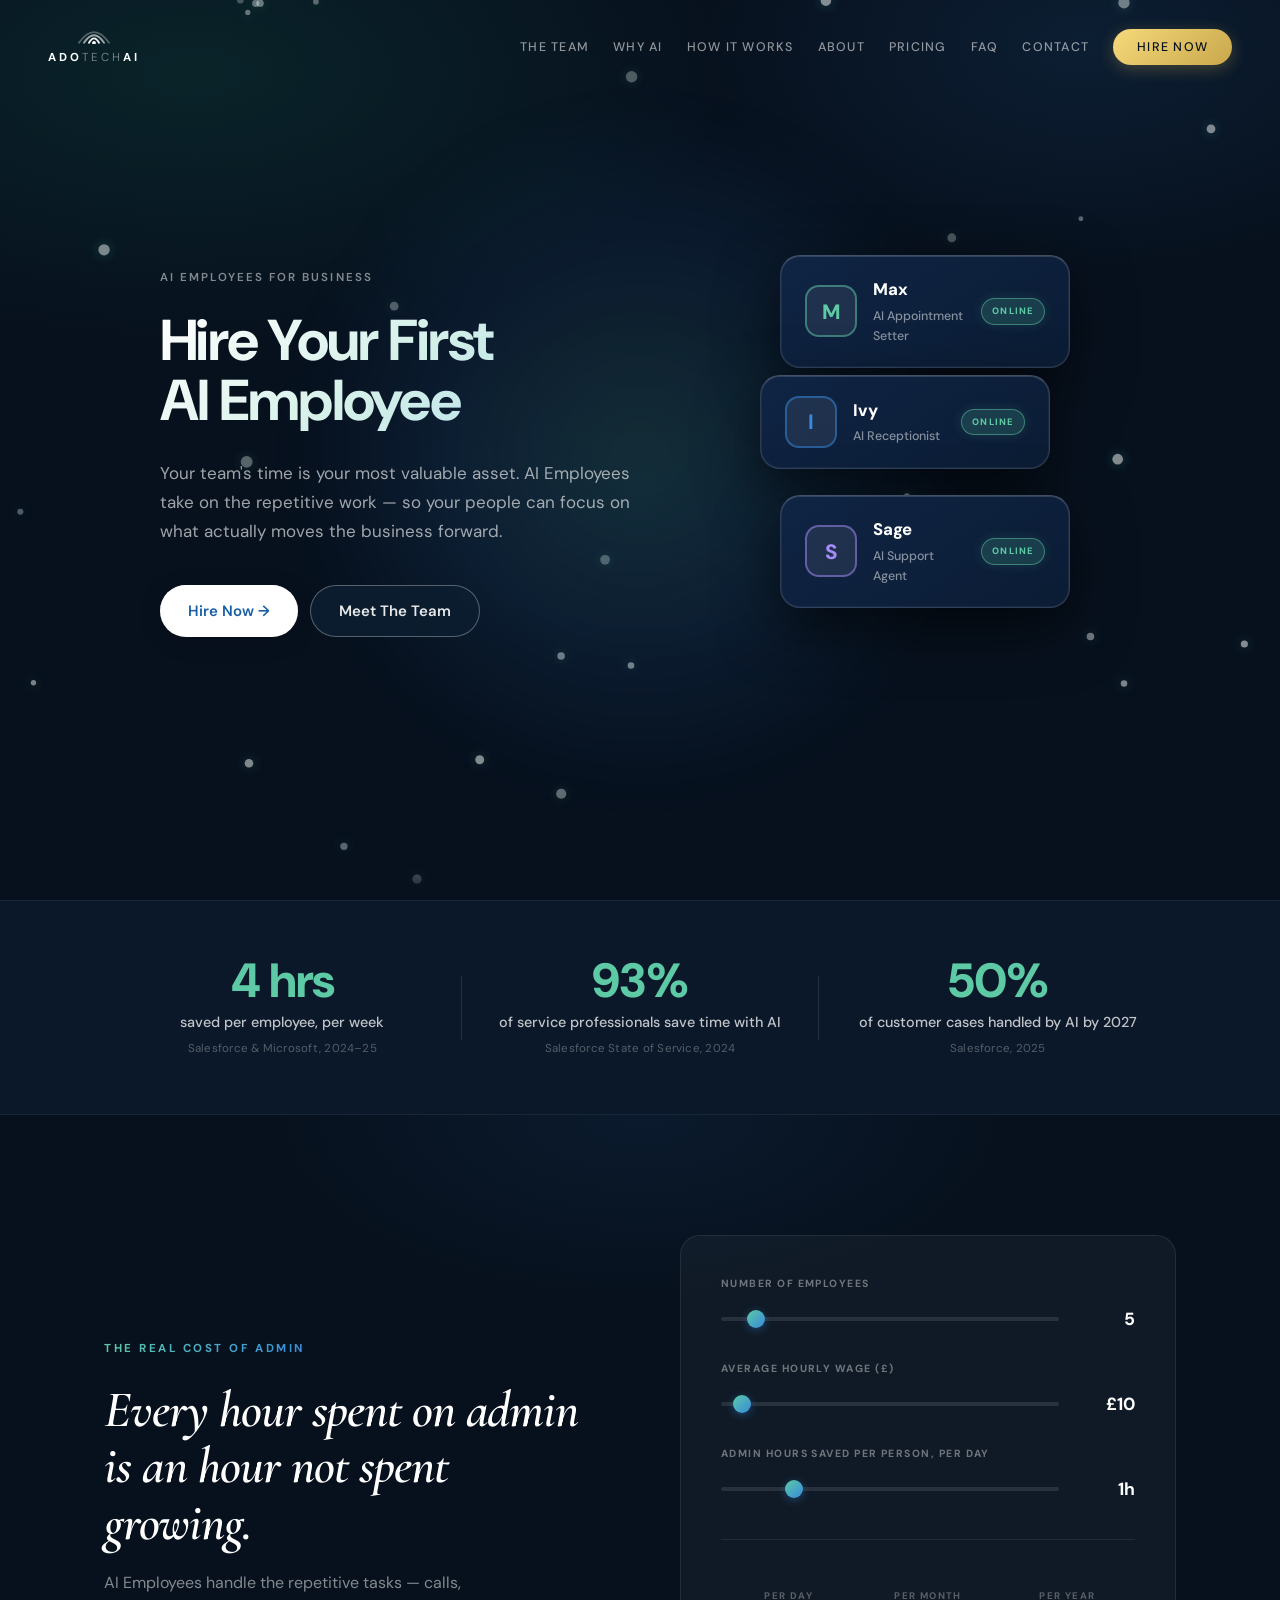
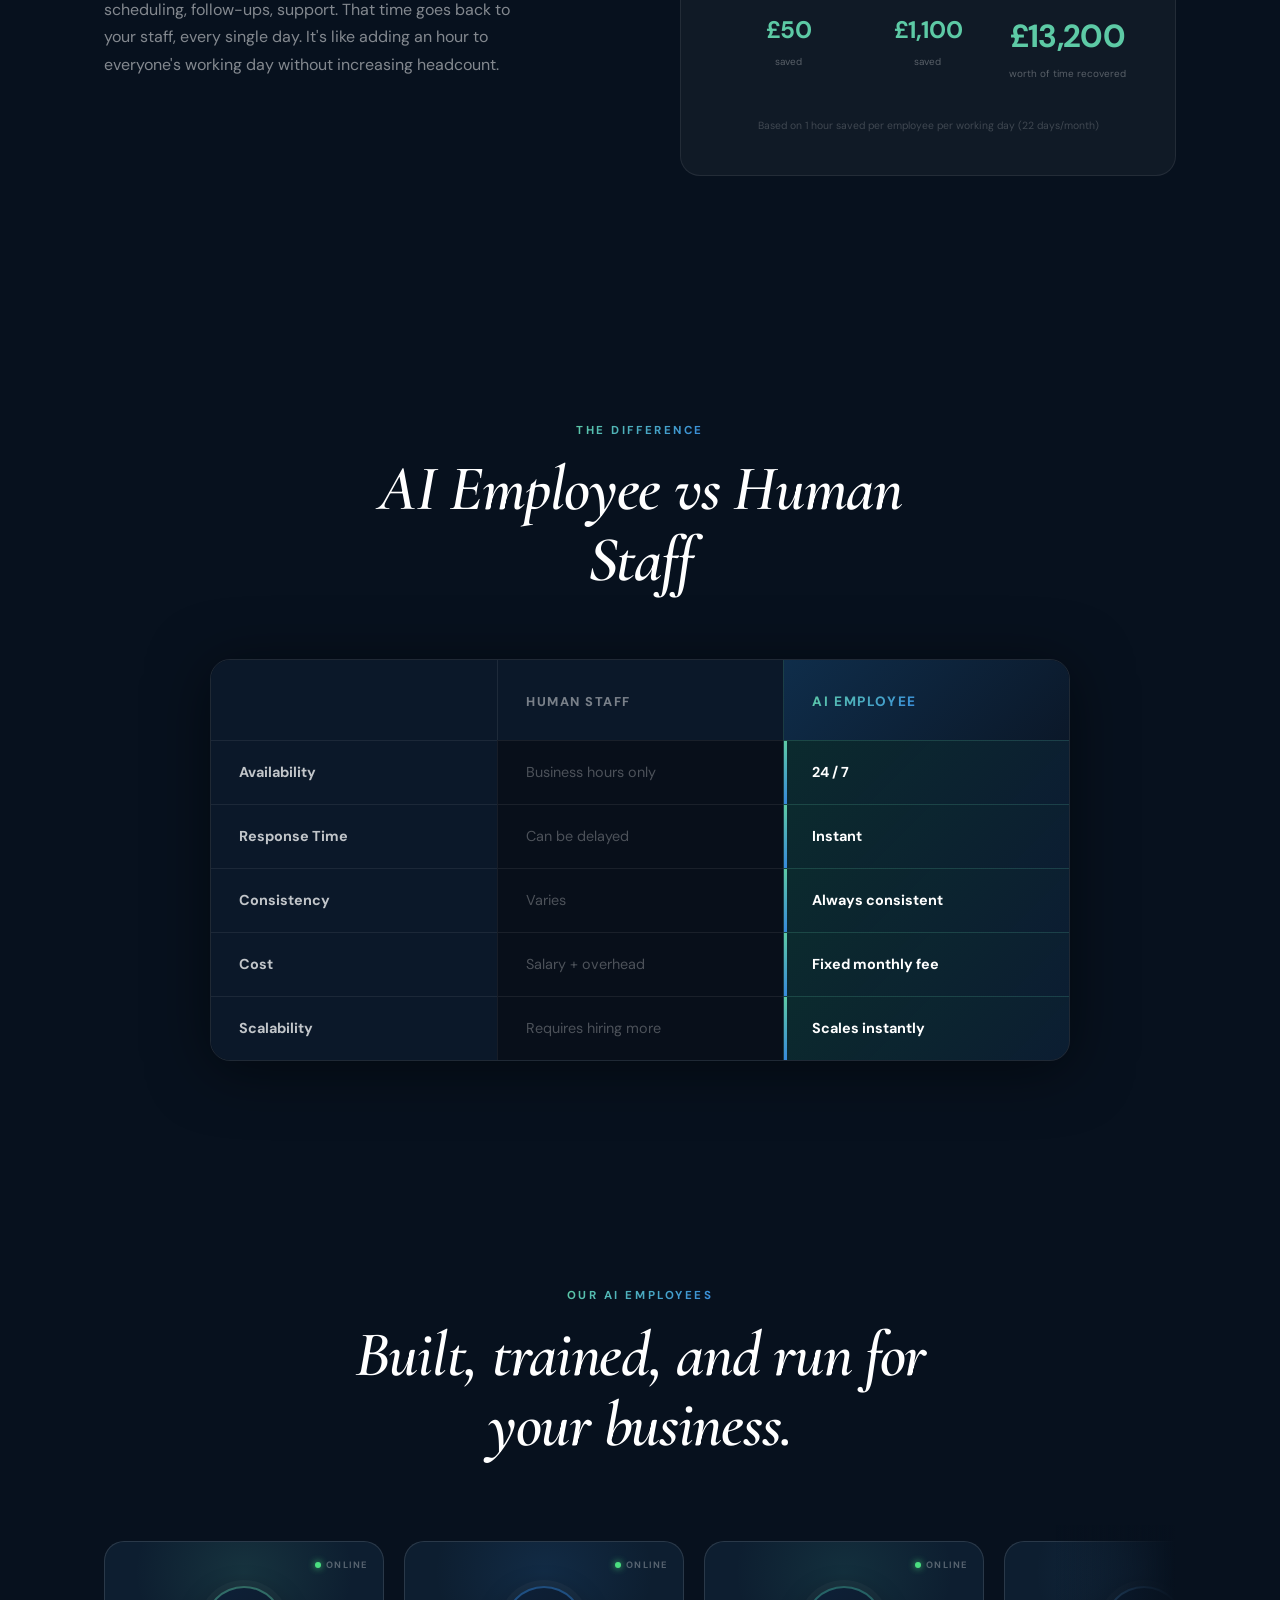
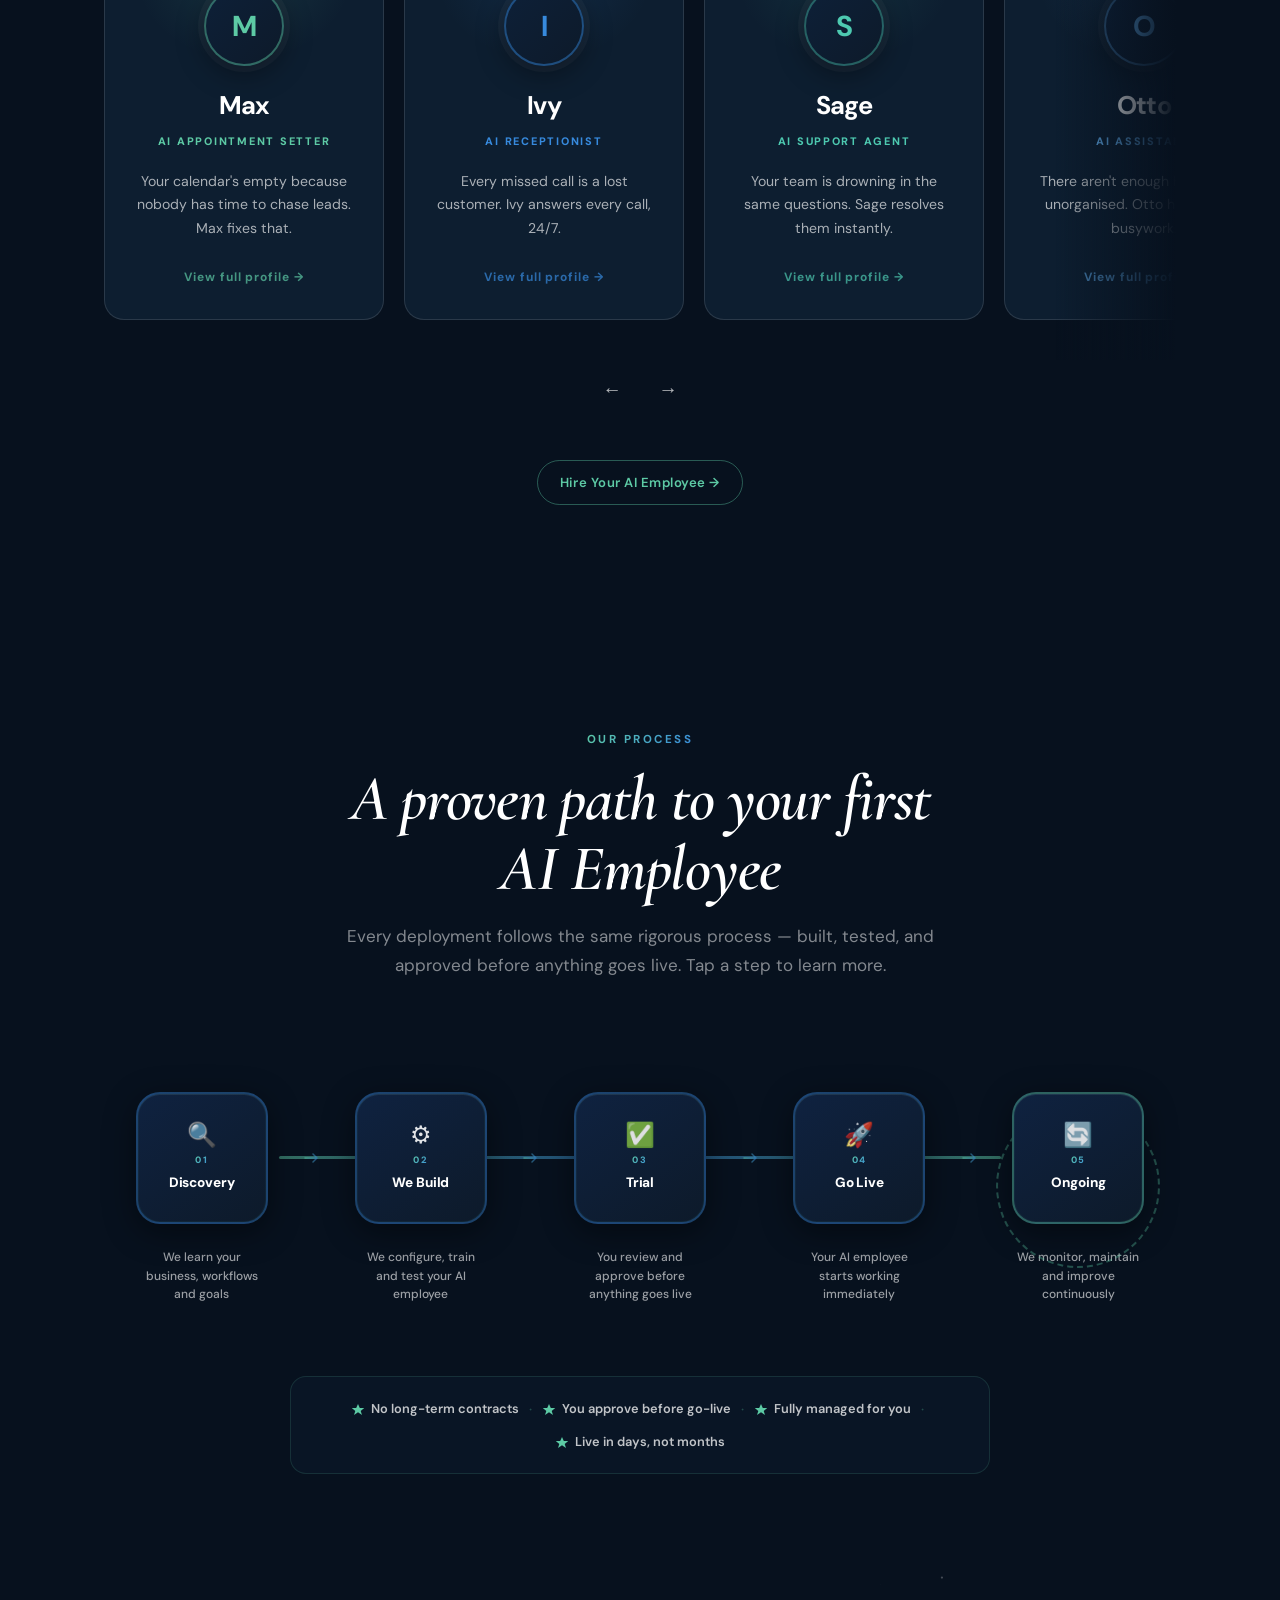
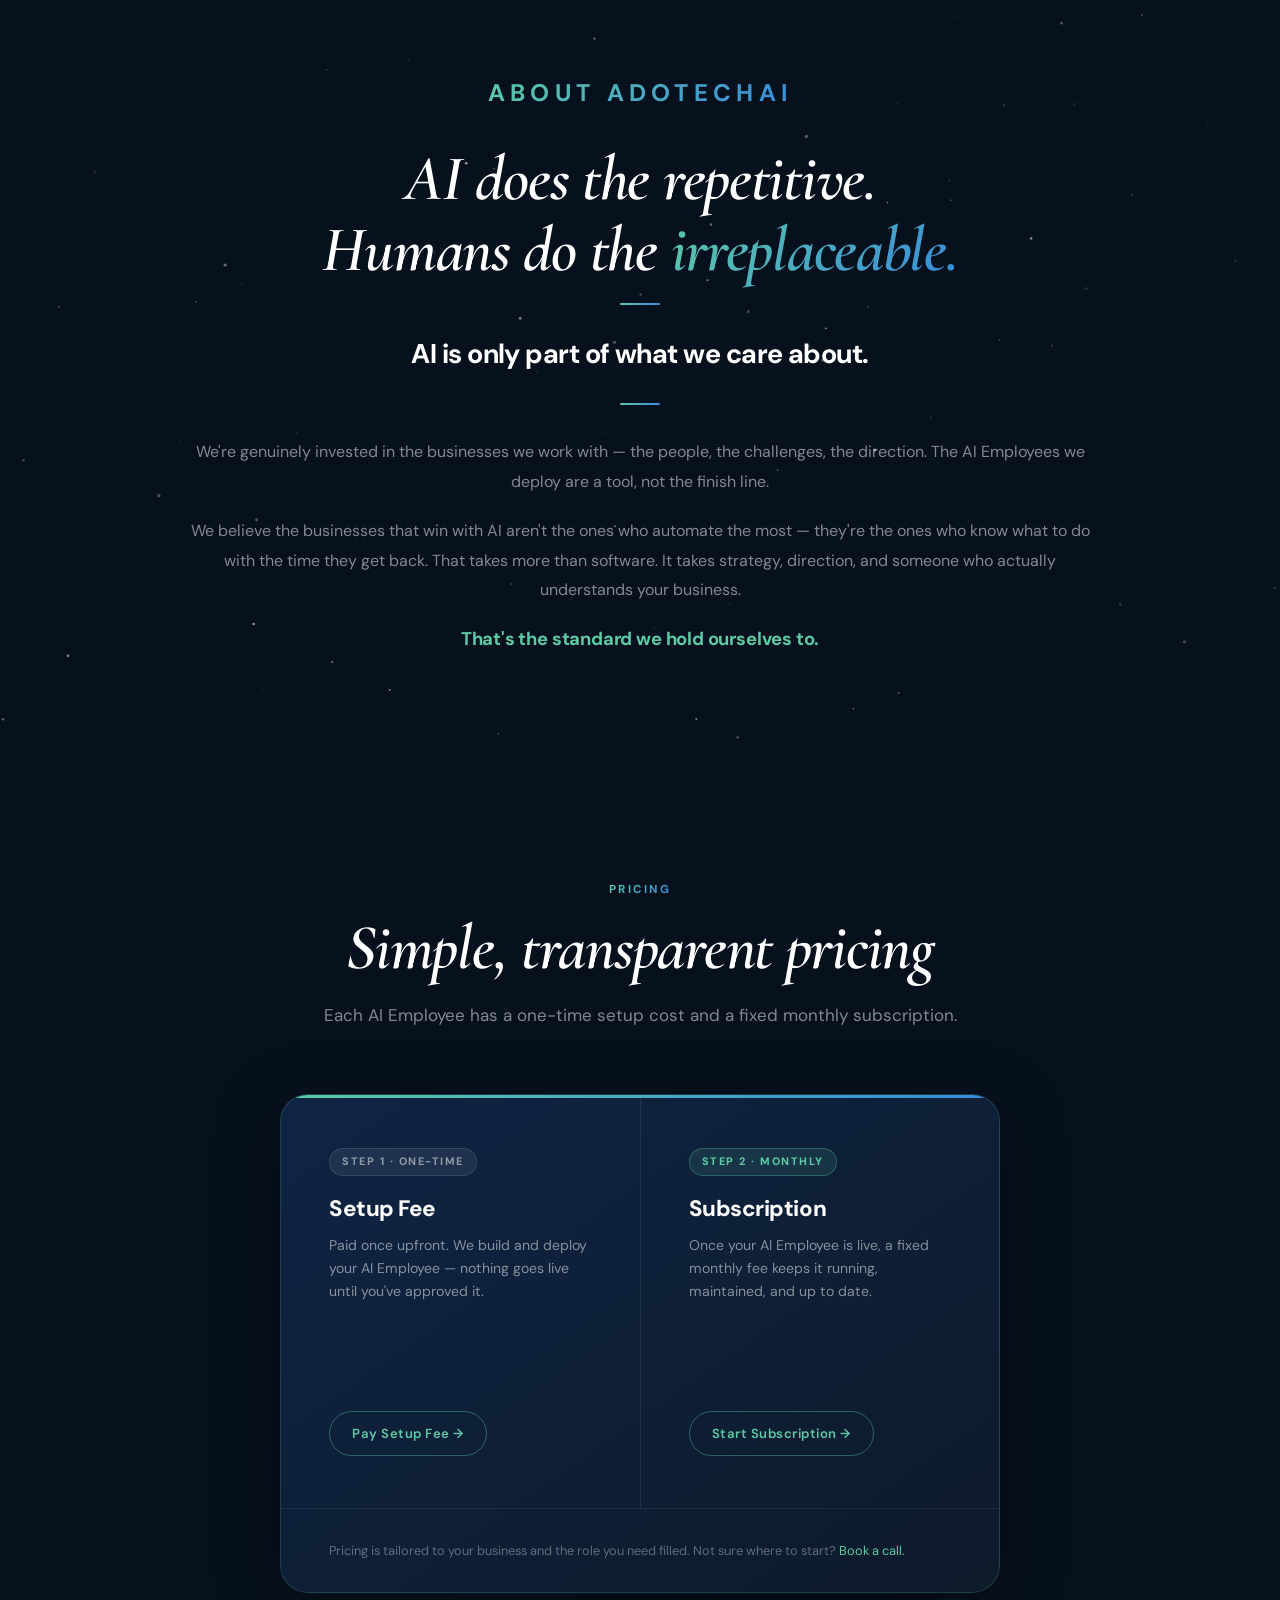
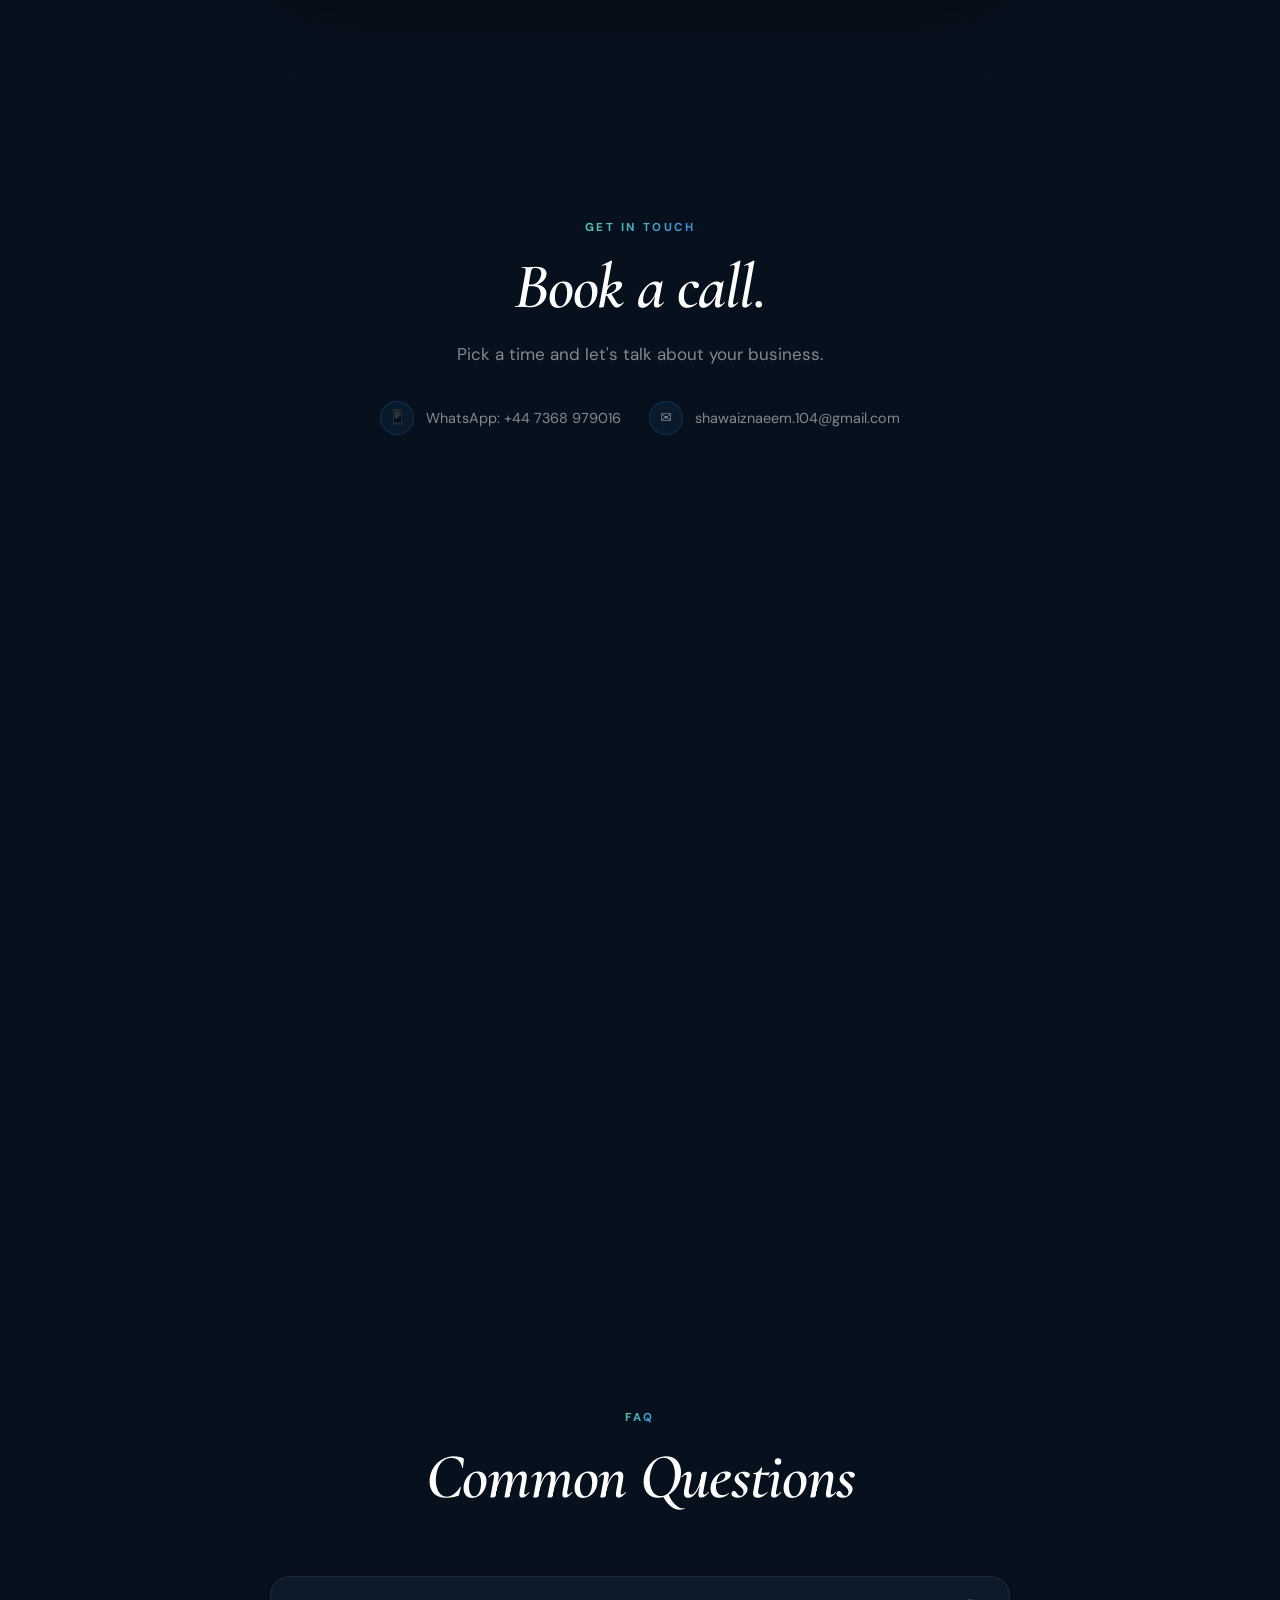
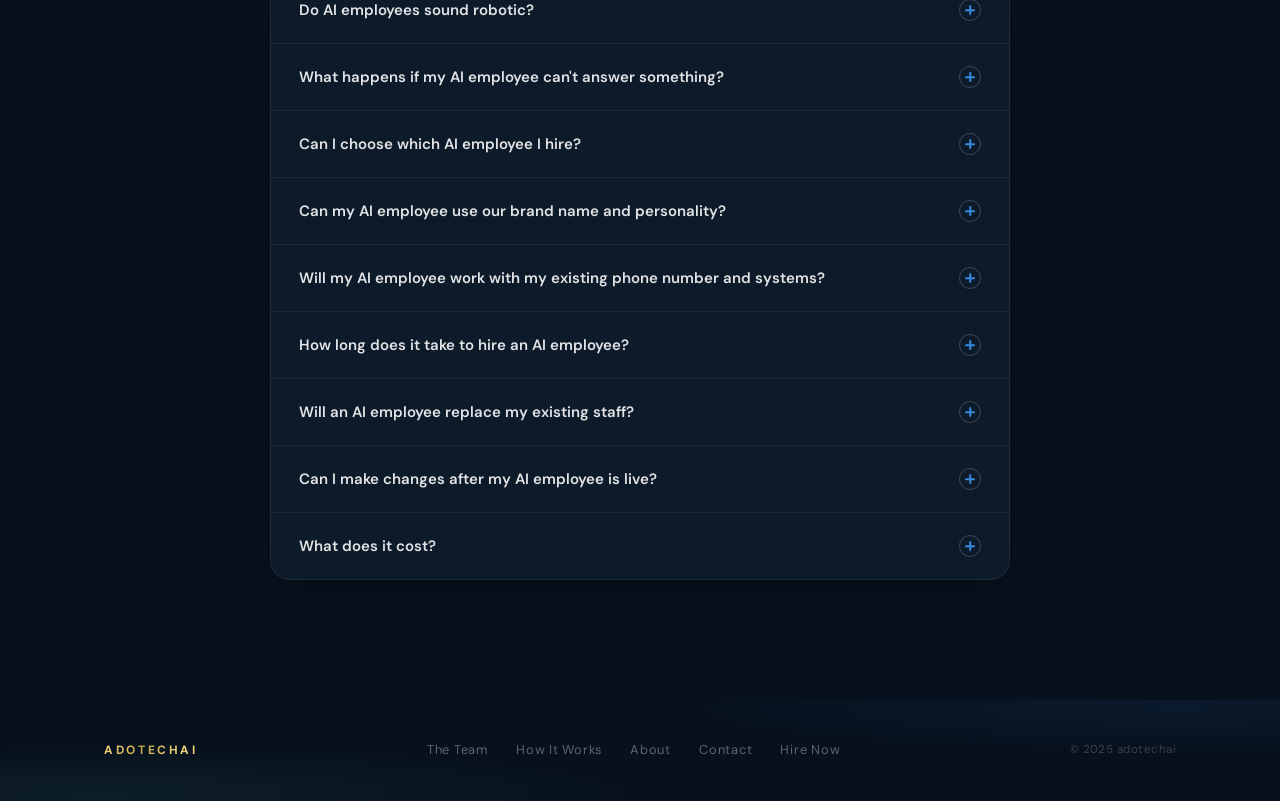
==== commit 43dc9498: "Design congruity fixes across all sections - Hero: swap CTA button priority — Hire Now is now primar" ====
--- a/index.html
+++ b/index.html
@@ -657,7 +657,7 @@
     }
     .roi-headline em {
       font-style: normal;
-      color: #f5d97a;
+      color: #5DCAA5;
     }
     .roi-lead {
       font-size: 1rem;
@@ -744,7 +744,7 @@
       font-family: var(--font);
       font-size: 1.5rem;
       font-weight: 700;
-      color: #f5d97a;
+      color: #5DCAA5;
       letter-spacing: -0.02em;
       transition: transform 0.2s ease;
     }
@@ -755,7 +755,7 @@
     }
     .roi-out--highlight .roi-out__num {
       font-size: 2rem;
-      color: #f5d97a;
+      color: #5DCAA5;
     }
     .roi-disclaimer {
       font-size: 0.65rem;
@@ -773,7 +773,7 @@
        ============================================================ */
     .difference-section {
       background: #07111e;
-      padding: 120px 0;
+      padding: 80px 0;
       position: relative;
     }
 
@@ -1052,7 +1052,7 @@
        ============================================================ */
     .about-section {
       position: relative;
-      padding: 140px 0;
+      padding: 100px 0;
       background: #07111e;
       overflow: hidden;
       text-align: center;
@@ -1570,8 +1570,8 @@
           <h1 class="hero__headline">Hire Your First<br>AI Employee</h1>
           <p class="hero__sub">Your team's time is your most valuable asset. AI Employees take on the repetitive work — so your people can focus on what actually moves the business forward.</p>
           <div class="hero__ctas">
-            <a href="#lineup" class="btn btn--hero-primary">Meet The Team</a>
-            <a href="#pricing" class="btn btn--hero-outline">Hire Now →</a>
+            <a href="#pricing" class="btn btn--hero-primary">Hire Now →</a>
+            <a href="#lineup" class="btn btn--hero-outline">Meet The Team</a>
           </div>
         </div>
 
@@ -1826,7 +1826,7 @@
       </div>
 
       <div style="text-align:center; margin-top: 48px;">
-        <a href="#pricing" class="btn btn--primary">Hire Your AI Employee →</a>
+        <a href="#pricing" class="pricing-row__btn" style="margin-top:0;">Hire Your AI Employee →</a>
       </div>
     </div>
   </section>
@@ -2050,10 +2050,6 @@
         <h2 class="section__display">Book a call.</h2>
         <p class="section__lead">Pick a time and let's talk about your business.</p>
       </div>
-      <!-- Calendly inline widget begin -->
-      <div class="calendly-inline-widget" data-url="https://calendly.com/shawaiznaeem-104/intro-call" style="min-width:320px;height:700px;"></div>
-      <script type="text/javascript" src="https://assets.calendly.com/assets/external/widget.js" async></script>
-      <!-- Calendly inline widget end -->
 
       <div class="contact-direct">
         <a href="https://wa.me/447368979016" target="_blank" rel="noopener">
@@ -2065,6 +2061,11 @@
           shawaiznaeem.104@gmail.com
         </a>
       </div>
+
+      <!-- Calendly inline widget begin -->
+      <div class="calendly-inline-widget" data-url="https://calendly.com/shawaiznaeem-104/intro-call" style="min-width:320px;height:700px;margin-top:48px;"></div>
+      <script type="text/javascript" src="https://assets.calendly.com/assets/external/widget.js" async></script>
+      <!-- Calendly inline widget end -->
     </div>
   </section>
 
--- a/styles.css
+++ b/styles.css
@@ -762,16 +762,7 @@
 /* ============================================================
    SCROLL FADE-IN
    ============================================================ */
-.faq-item {
-  opacity: 0;
-  transform: translateY(28px);
-  transition: opacity 0.55s ease var(--delay, 0ms), transform 0.55s ease var(--delay, 0ms);
-}
-
-.faq-item.visible {
-  opacity: 1;
-  transform: translateY(0);
-}
+/* faq-item: no scroll fade — items are already inside a visible card container */
 
 /* ============================================================
    SOCIAL PROOF STATS STRIP
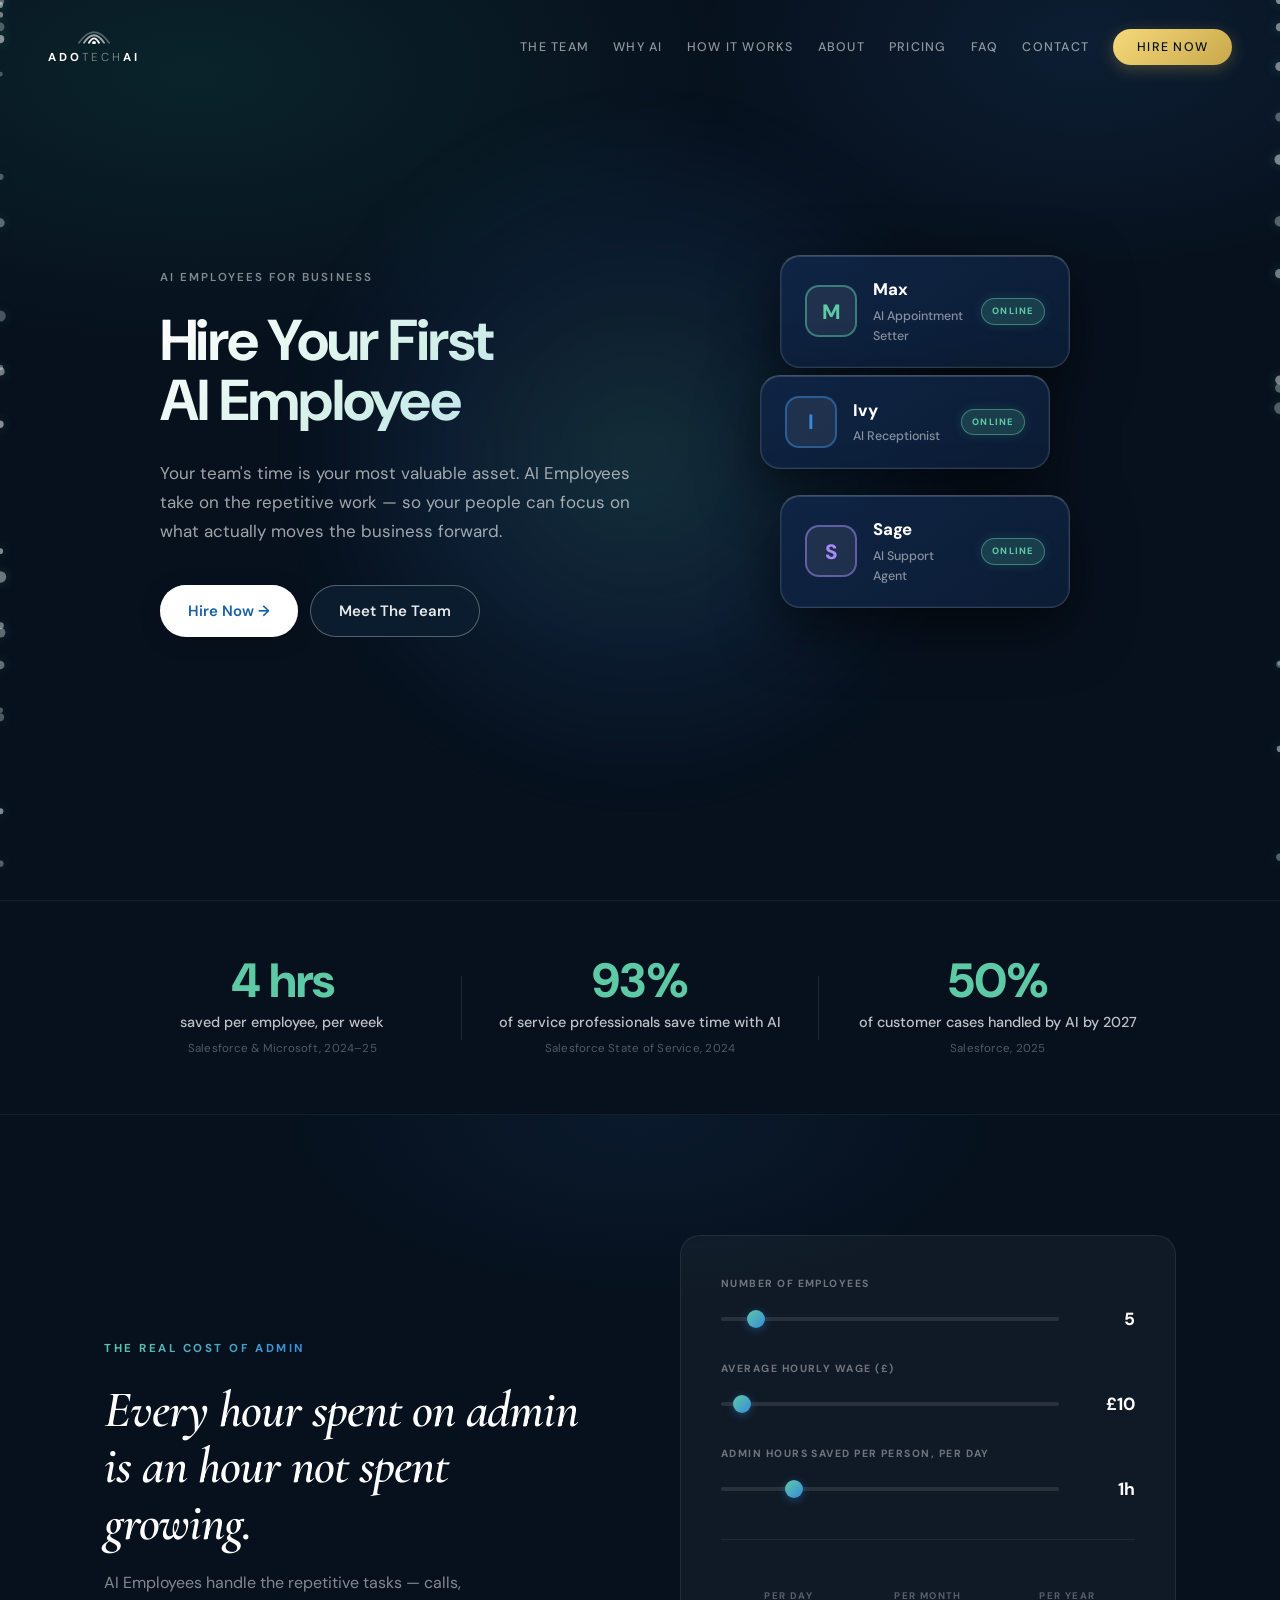
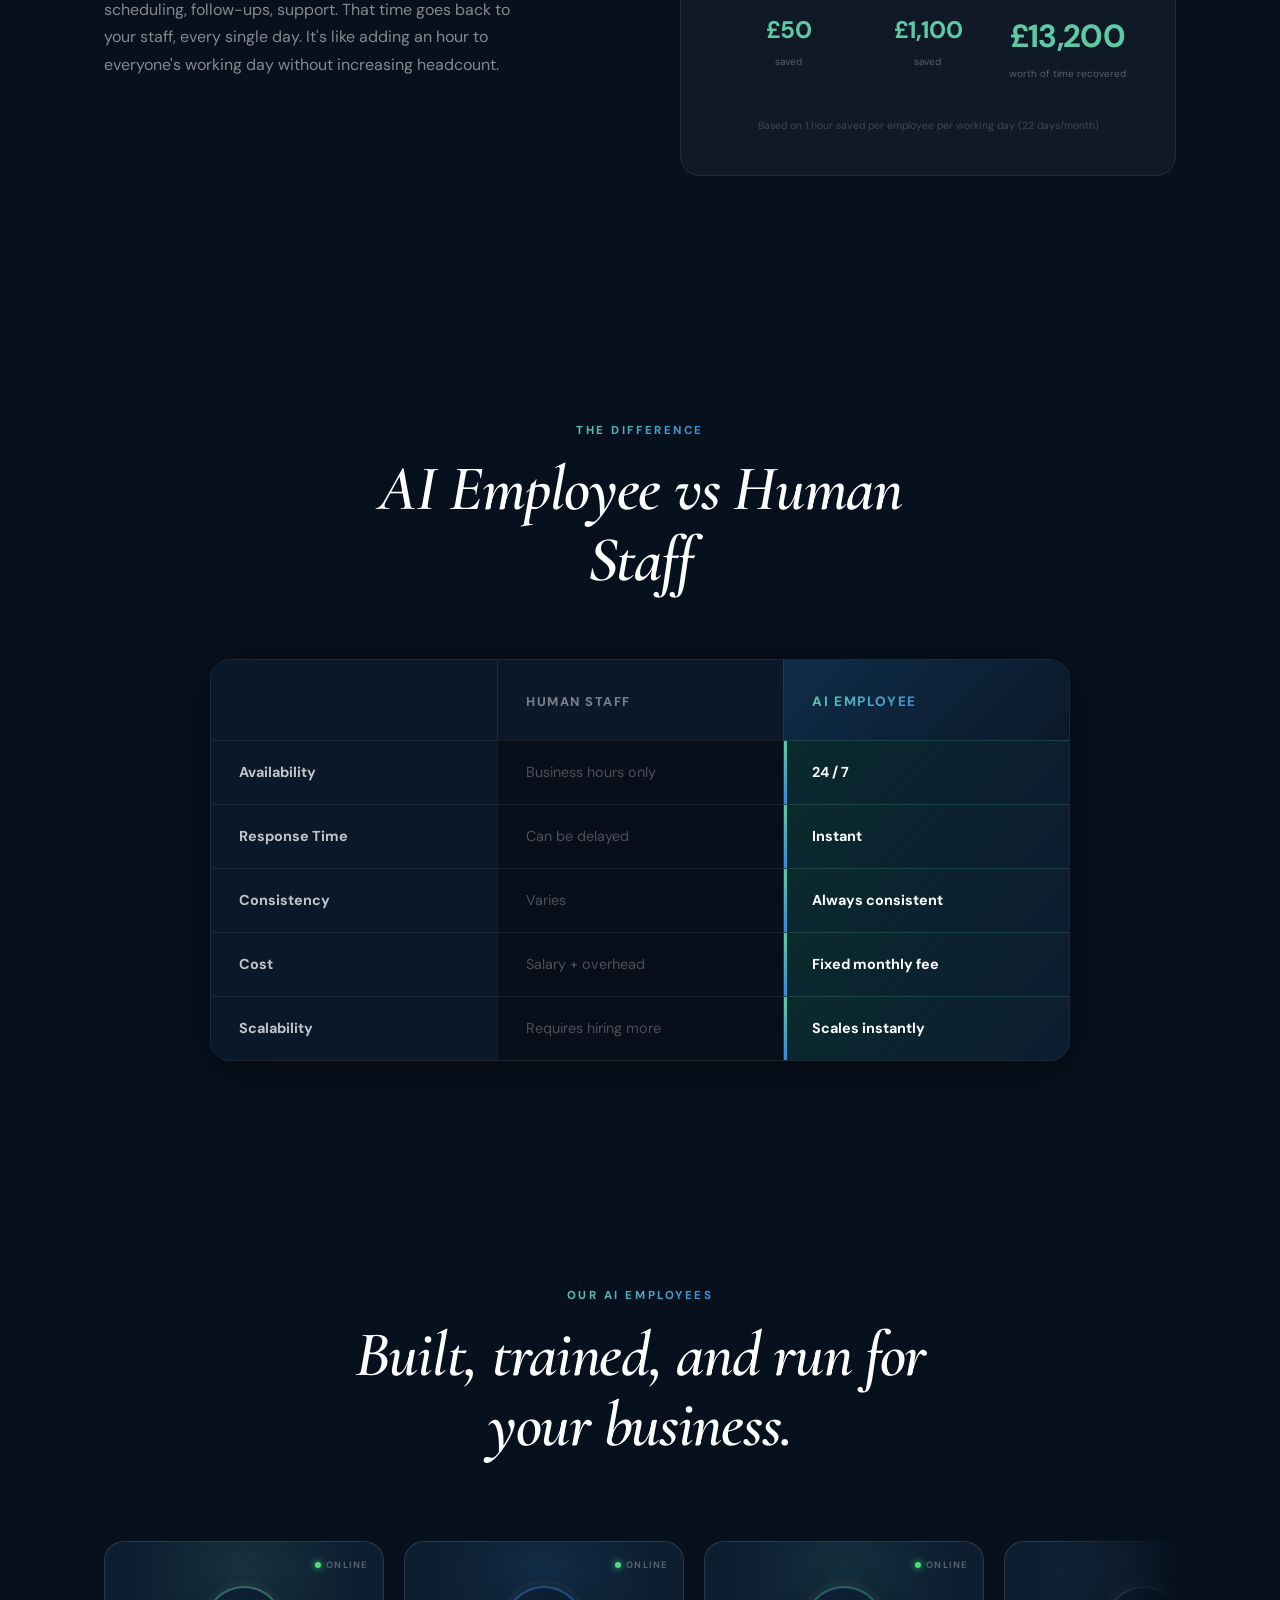
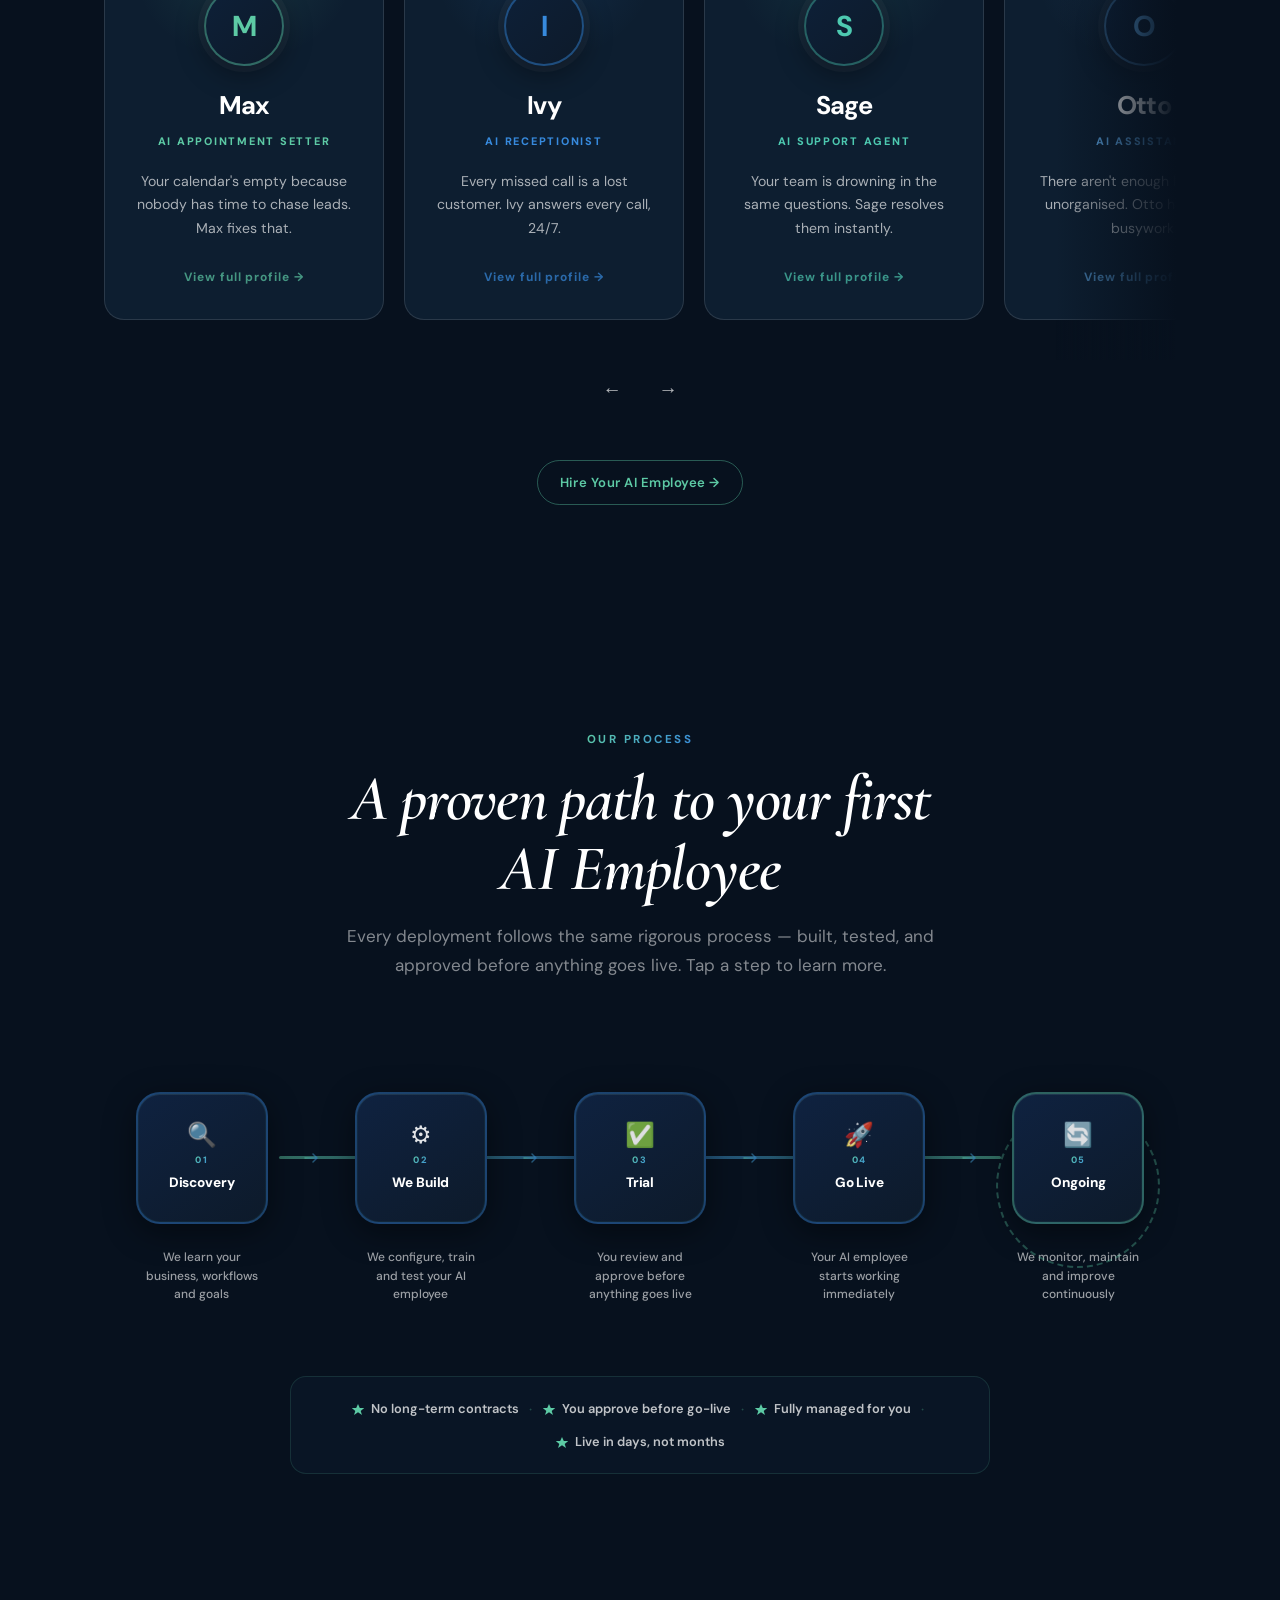
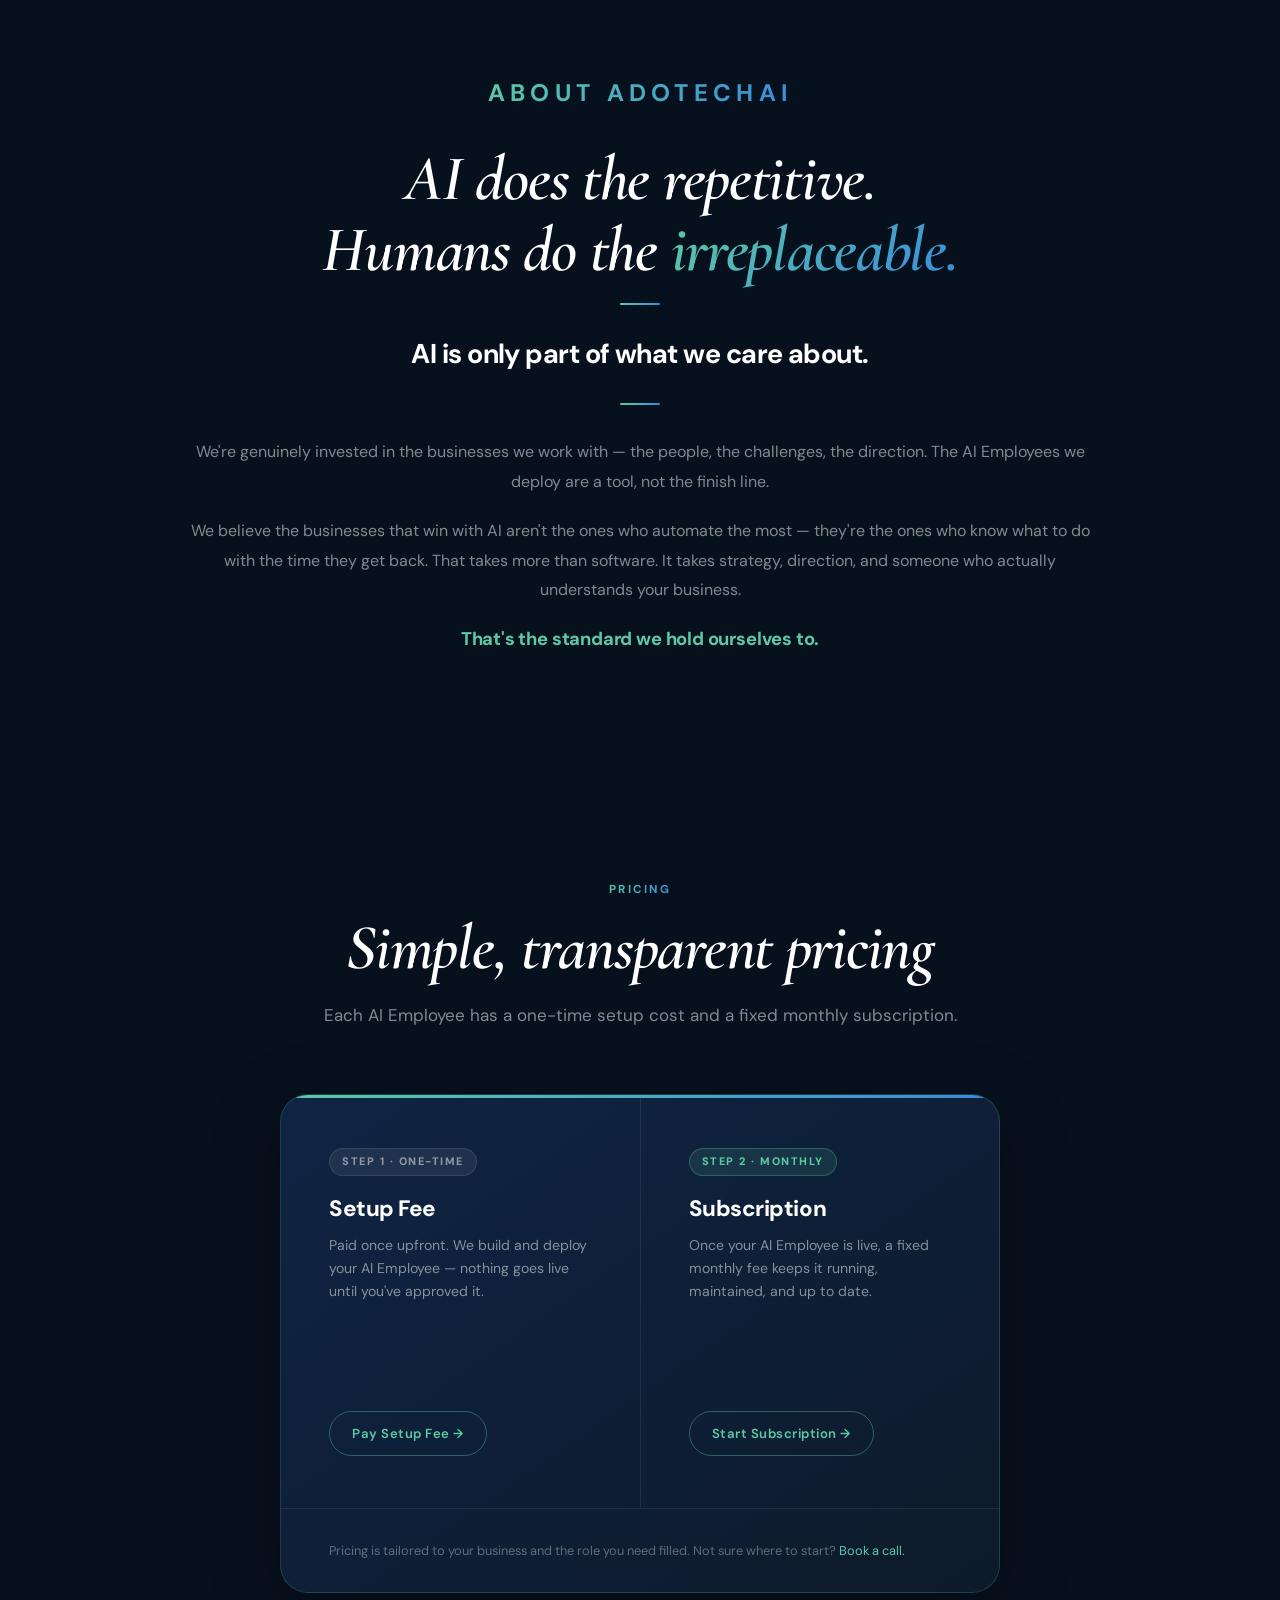
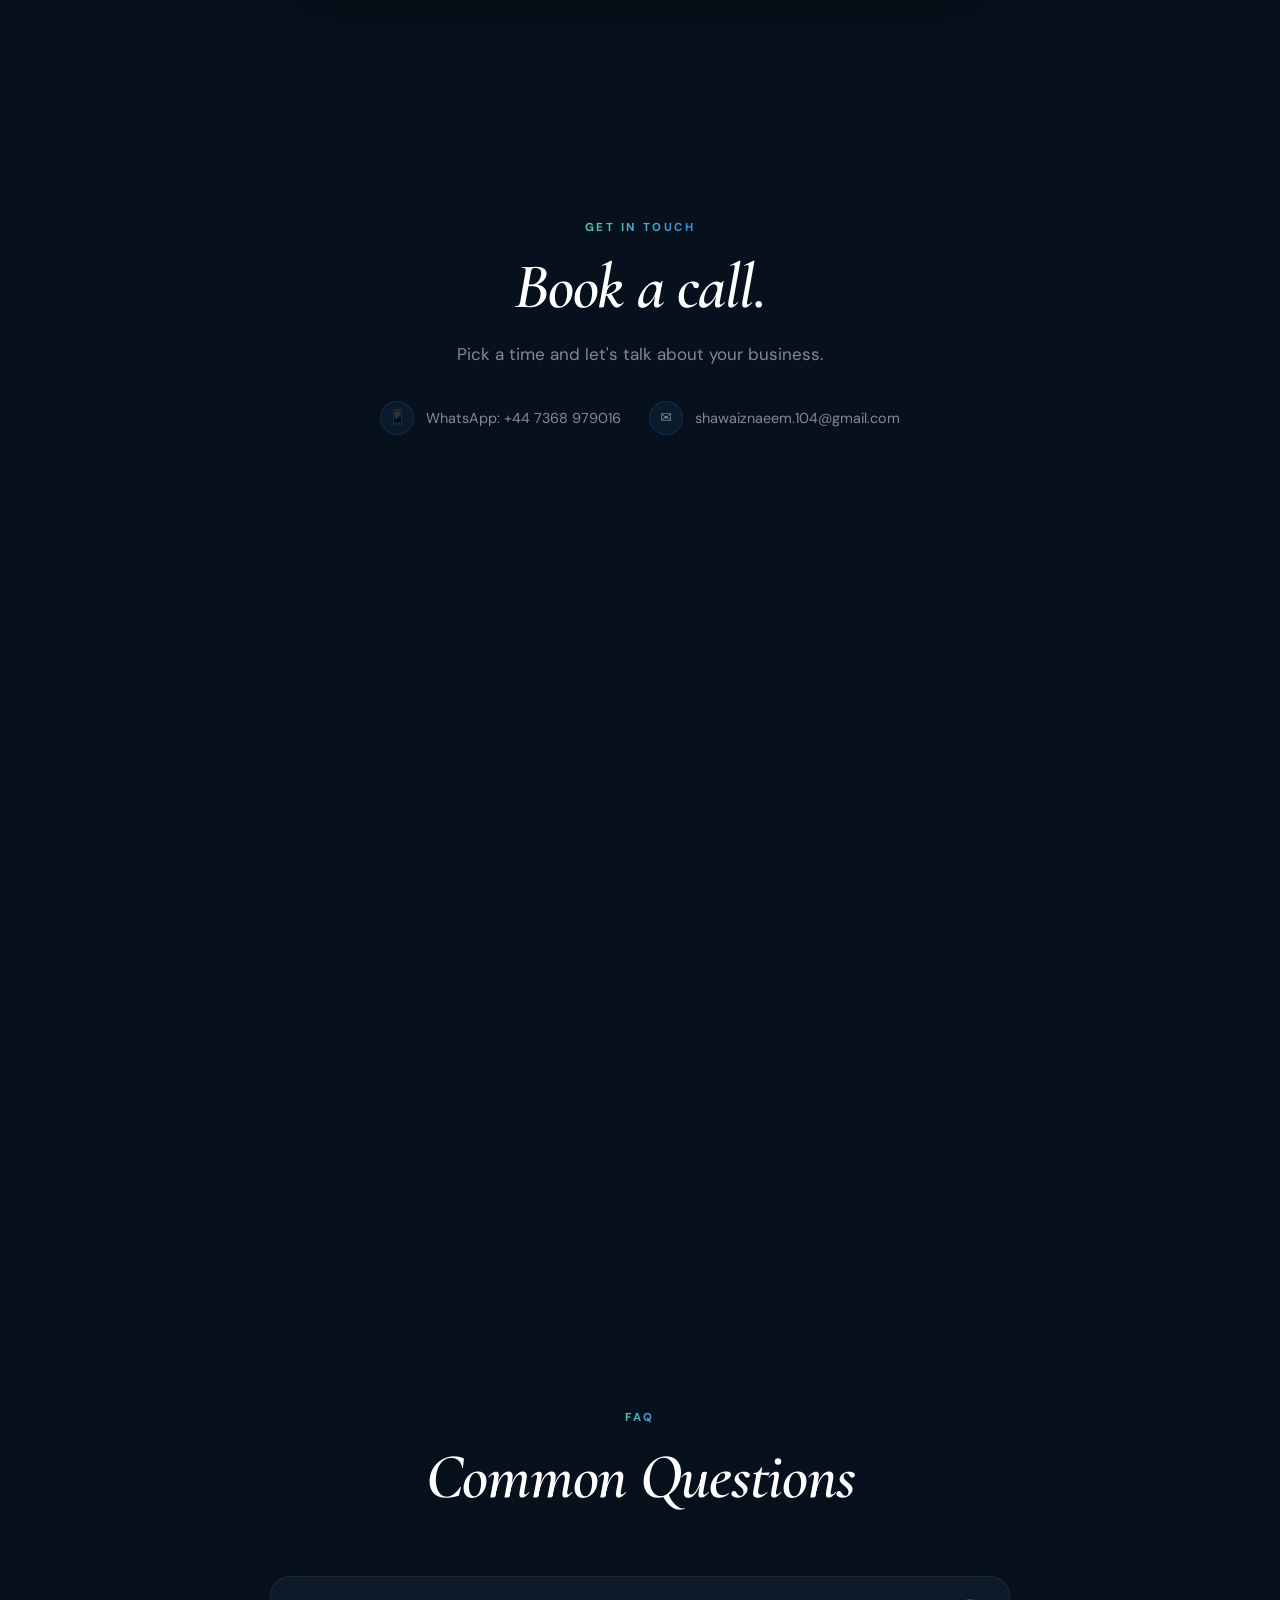
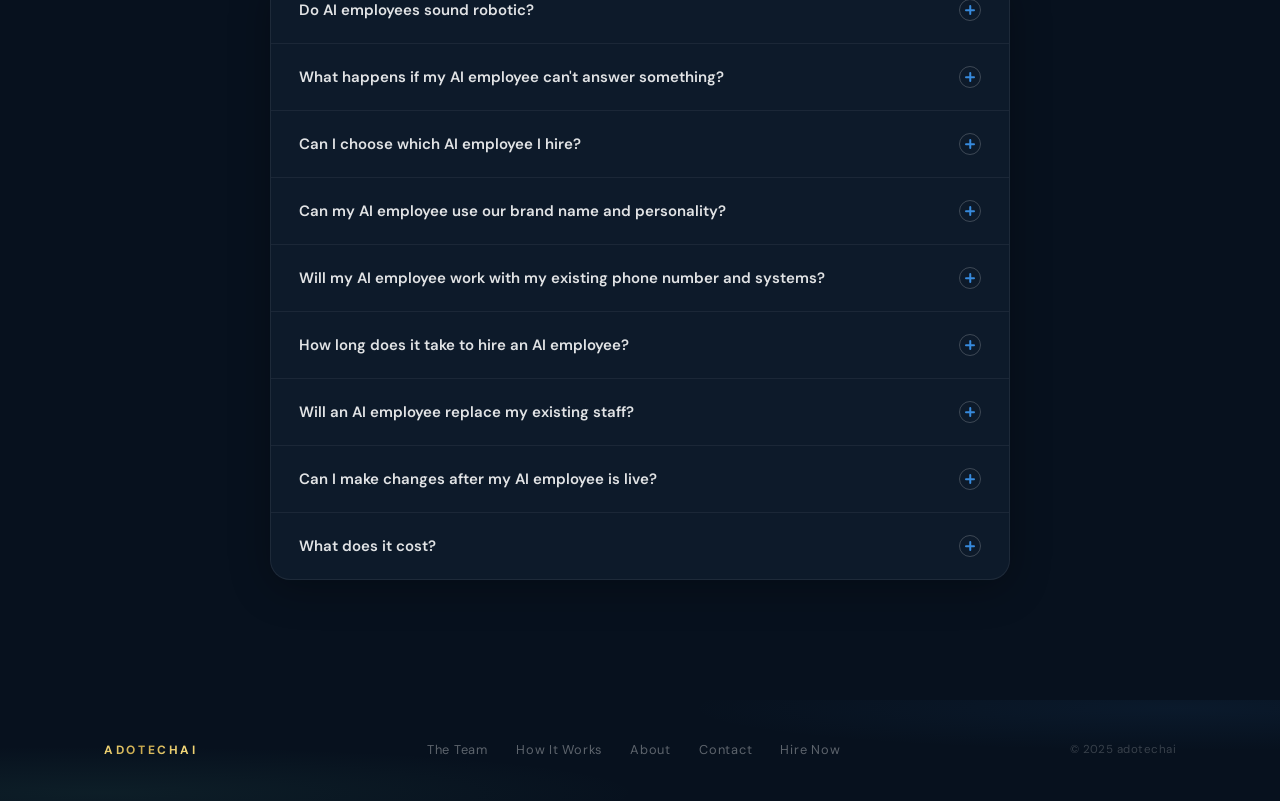
==== commit b381401a: "Unify background across all sections Make all sections transparent so the fixed particle canvas and " ====
--- a/index.html
+++ b/index.html
@@ -284,79 +284,12 @@
     }
 
     /* ============================================================
-       CONCEPT SECTION
-       ============================================================ */
-    .concept-section {
-      position: relative;
-      padding: 160px 0;
-      background: linear-gradient(to bottom, #07111e 0%, #071520 100%);
-      text-align: center;
-      overflow: hidden;
-    }
-    .concept-section::before {
-      content: '';
-      position: absolute;
-      inset: 0;
-      background:
-        radial-gradient(ellipse 50% 60% at 50% 50%, rgba(55,138,221,0.07), transparent 70%);
-    }
-    .concept-section .container { position: relative; z-index: 1; }
-    .concept-label {
-      display: block;
-      font-size: 0.72rem;
-      font-weight: 600;
-      letter-spacing: 0.22em;
-      text-transform: uppercase;
-      color: rgba(255,255,255,0.3);
-      margin-bottom: 40px;
-    }
-    .concept-statement {
-      font-family: var(--font);
-      font-size: clamp(2.8rem, 5.5vw, 5.5rem);
-      font-weight: 700;
-      letter-spacing: -0.03em;
-      line-height: 1.04;
-      color: #fff;
-      max-width: 820px;
-      margin: 0 auto 36px;
-    }
-    .concept-statement em {
-      font-style: normal;
-      background: linear-gradient(135deg, #5DCAA5 0%, #378ADD 100%);
-      -webkit-background-clip: text;
-      -webkit-text-fill-color: transparent;
-      background-clip: text;
-    }
-    .concept-sub {
-      font-size: 1.1rem;
-      color: rgba(255,255,255,0.42);
-      max-width: 480px;
-      margin: 0 auto;
-      line-height: 1.75;
-    }
-
-    /* divider between dark and light */
-    .section-fade {
-      height: 100px;
-      pointer-events: none;
-    }
-    .section-fade--to-light {
-      background: linear-gradient(to bottom, #07111e, #0b1829);
-    }
-    .section-fade--to-dark {
-      background: linear-gradient(to bottom, #0b1829, #07111e);
-    }
-    .section-fade--alt-to-dark {
-      background: linear-gradient(to bottom, #0b1829, #07111e);
-    }
-
-    /* ============================================================
        LINEUP — carousel
        ============================================================ */
     .lineup-section {
       position: relative;
       padding: 100px 0 120px;
-      background: #07111e;
+      background: transparent;
       overflow: hidden;
     }
     .lineup-header {
@@ -625,7 +558,7 @@
        ROI CALCULATOR — dark section
        ============================================================ */
     .roi-section {
-      background: #07111e;
+      background: transparent;
       padding: 120px 0;
       position: relative;
       overflow: hidden;
@@ -772,7 +705,7 @@
        COMPARISON — light bg
        ============================================================ */
     .difference-section {
-      background: #07111e;
+      background: transparent;
       padding: 80px 0;
       position: relative;
     }
@@ -1053,17 +986,9 @@
     .about-section {
       position: relative;
       padding: 100px 0;
-      background: #07111e;
+      background: transparent;
       overflow: hidden;
       text-align: center;
-    }
-    .about-section canvas {
-      position: absolute;
-      inset: 0;
-      width: 100%;
-      height: 100%;
-      pointer-events: none;
-      z-index: 0;
     }
     .about-section .container { position: relative; z-index: 1; }
 
@@ -1459,9 +1384,7 @@
       .site-nav__links { display: none; }
       .site-nav__buy.desktop-only { display: none; }
       .site-nav__toggle { display: flex; }
-      .concept-statement { font-size: clamp(2rem, 7vw, 3rem); }
       .about-mission { font-size: clamp(1.4rem, 5vw, 2rem); }
-      .section-fade { height: 60px; }
     }
 
     /* ============================================================
@@ -1965,7 +1888,6 @@
 
   <!-- ===================== ABOUT ===================== -->
   <section class="about-section" id="about">
-    <canvas class="section-particles" id="aboutParticles"></canvas>
     <div class="container">
       <div class="about-header">
         <p class="section__eyebrow section__eyebrow" style="font-size: 1.5rem; margin-bottom: 32px;">About adotechai</p>
@@ -2511,44 +2433,6 @@
       update();
     })();
 
-    // About particles (same as hero)
-    (function () {
-      const canvas = document.getElementById('aboutParticles');
-      if (!canvas) return;
-      const ctx = canvas.getContext('2d');
-      const COUNT = 90;
-      function resize() { canvas.width = canvas.offsetWidth; canvas.height = canvas.offsetHeight; }
-      resize();
-      window.addEventListener('resize', resize, { passive: true });
-      const particles = Array.from({ length: COUNT }, () => ({
-        x: Math.random() * canvas.width,
-        y: Math.random() * canvas.height,
-        r: Math.random() * 1.4 + 0.3,
-        vx: (Math.random() - 0.5) * 0.35,
-        vy: (Math.random() - 0.5) * 0.35,
-        alpha: Math.random() * 0.5 + 0.15,
-        phase: Math.random() * Math.PI * 2,
-        speed: Math.random() * 0.02 + 0.008,
-      }));
-      function draw() {
-        ctx.clearRect(0, 0, canvas.width, canvas.height);
-        particles.forEach(p => {
-          p.x += p.vx; p.y += p.vy;
-          if (p.x < 0) p.x = canvas.width;
-          if (p.x > canvas.width) p.x = 0;
-          if (p.y < 0) p.y = canvas.height;
-          if (p.y > canvas.height) p.y = 0;
-          p.phase += p.speed;
-          const flicker = p.alpha * (0.6 + 0.4 * Math.sin(p.phase));
-          ctx.beginPath();
-          ctx.arc(p.x, p.y, p.r, 0, Math.PI * 2);
-          ctx.fillStyle = `rgba(255,255,255,${flicker})`;
-          ctx.fill();
-        });
-        requestAnimationFrame(draw);
-      }
-      requestAnimationFrame(draw);
-    })();
   </script>
 </body>
 </html>
--- a/styles.css
+++ b/styles.css
@@ -66,7 +66,7 @@
 }
 
 .section--alt {
-  background: var(--bg-alt);
+  background: rgba(255,255,255,0.025);
 }
 
 .section__header p {
@@ -295,10 +295,10 @@
   pointer-events: none;
 }
 
-/* Sections solid — particles stay strictly in the bare background */
+/* Sections transparent — fixed body gradient + particle canvas show through uniformly */
 .section {
   position: relative;
-  background: #07111e;
+  background: transparent;
 }
 
 
@@ -772,7 +772,7 @@
   position: relative;
   border-top: 1px solid rgba(255,255,255,0.06);
   border-bottom: 1px solid rgba(255,255,255,0.06);
-  background: #0b1829;
+  background: transparent;
 }
 
 .stats-strip__inner {
